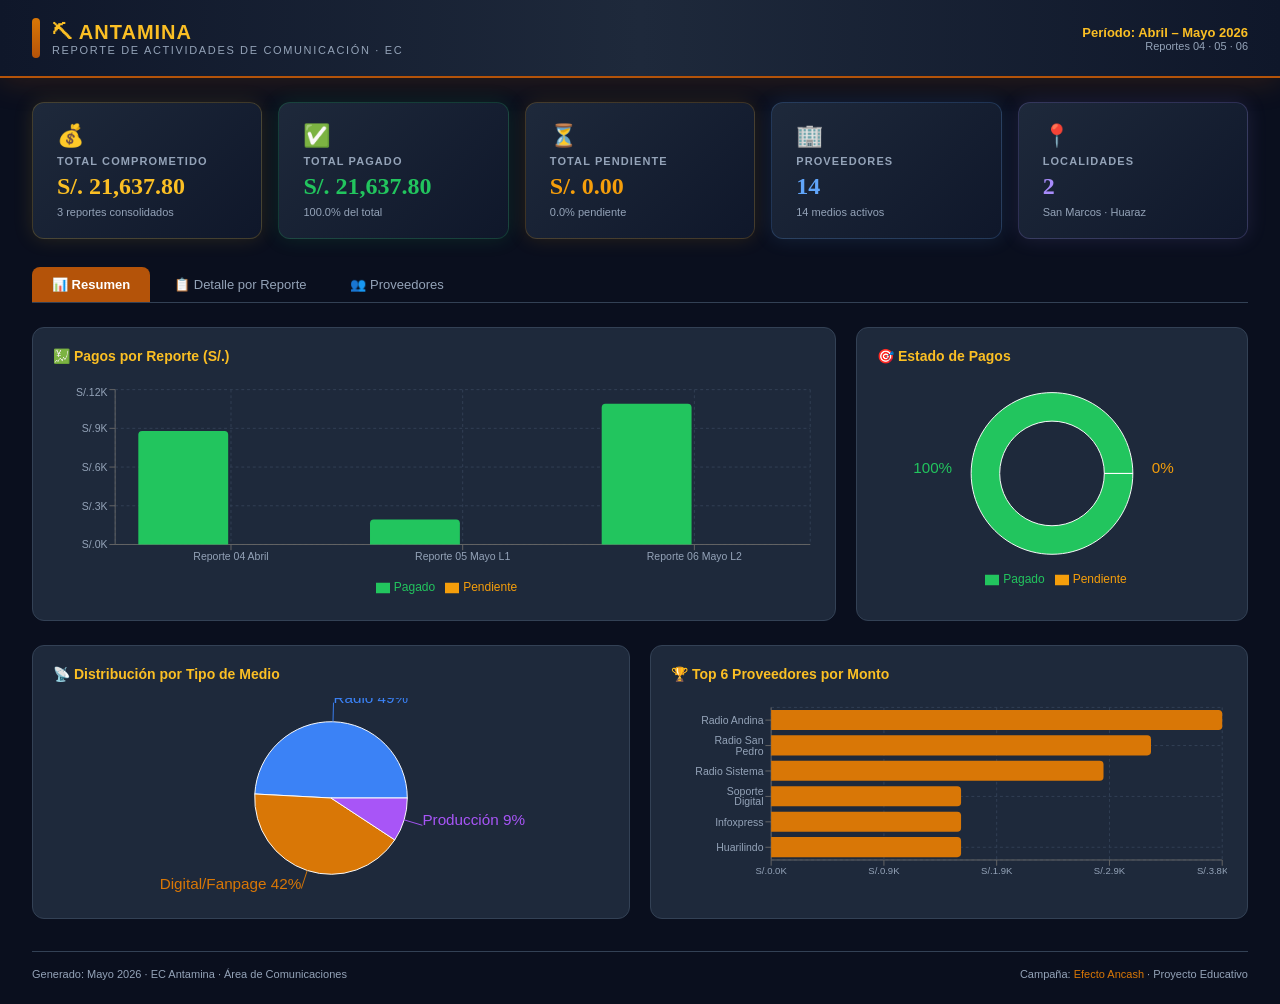
==== index.html @ da82580d "Rename index.html.html to index.html" ====
<!DOCTYPE html>
<!-- saved from url=(0140)https://www.claudeusercontent.com/artifact/df813caa-4810-423a-b489-e0cabd30fd9c?domain=&errorReportingMode=parent&formattedSpreadsheets=true -->
<html lang="en"><head><meta http-equiv="Content-Type" content="text/html; charset=UTF-8"><meta name="viewport" content="width=device-width, initial-scale=1"><link rel="stylesheet" href="./4c1c1b178f5f2484.css" data-precedence="next"><link rel="stylesheet" href="./f72d5b7357e6fe4d.css" data-precedence="next"><link rel="stylesheet" href="./eeed3600c8d02867.css" data-precedence="next"><link rel="stylesheet" href="./a1d0ea41a6a74ab8.css" data-precedence="next"><link rel="stylesheet" href="./f1f7e81910267b1a.css" data-precedence="next"><link rel="stylesheet" href="./5d27c8ef3d8caaec.css" data-precedence="next"><link rel="stylesheet" href="./0e4a456dff2b9687.css" data-precedence="next"><link rel="preload" as="script" fetchpriority="low" href="./webpack-8c88acf302728761.js.descarga"><script src="./87c73c54-dd8d81ac9604067c.js.descarga" async=""></script><script src="./18-78e5039e85863ea1.js.descarga" async=""></script><script src="./main-app-5121283d51936c72.js.descarga" async=""></script><title>Claude User Content</title><meta name="description" content="Talk with Claude, an AI assistant from Anthropic"><link rel="manifest" href="https://www.claudeusercontent.com/manifest.json"><script src="./polyfills-42372ed130431b0a(1).js.descarga" nomodule=""></script><style type="text/css">.transform-component-module_wrapper__SPB86 {
  position: relative;
  width: -moz-fit-content;
  width: fit-content;
  height: -moz-fit-content;
  height: fit-content;
  overflow: hidden;
  -webkit-touch-callout: none; /* iOS Safari */
  -webkit-user-select: none; /* Safari */
  -khtml-user-select: none; /* Konqueror HTML */
  -moz-user-select: none; /* Firefox */
  -ms-user-select: none; /* Internet Explorer/Edge */
  user-select: none;
  margin: 0;
  padding: 0;
}
.transform-component-module_content__FBWxo {
  display: flex;
  flex-wrap: wrap;
  width: -moz-fit-content;
  width: fit-content;
  height: -moz-fit-content;
  height: fit-content;
  margin: 0;
  padding: 0;
  transform-origin: 0% 0%;
}
.transform-component-module_content__FBWxo img {
  pointer-events: none;
}
</style><style type="text/css">[vaul-drawer]{touch-action:none;will-change:transform;transition:transform .5s cubic-bezier(.32, .72, 0, 1)}[vaul-drawer][vaul-drawer-direction=bottom]{transform:translate3d(0,100%,0)}[vaul-drawer][vaul-drawer-direction=top]{transform:translate3d(0,-100%,0)}[vaul-drawer][vaul-drawer-direction=left]{transform:translate3d(-100%,0,0)}[vaul-drawer][vaul-drawer-direction=right]{transform:translate3d(100%,0,0)}.vaul-dragging .vaul-scrollable [vault-drawer-direction=top]{overflow-y:hidden!important}.vaul-dragging .vaul-scrollable [vault-drawer-direction=bottom]{overflow-y:hidden!important}.vaul-dragging .vaul-scrollable [vault-drawer-direction=left]{overflow-x:hidden!important}.vaul-dragging .vaul-scrollable [vault-drawer-direction=right]{overflow-x:hidden!important}[vaul-drawer][vaul-drawer-visible=true][vaul-drawer-direction=top]{transform:translate3d(0,var(--snap-point-height,0),0)}[vaul-drawer][vaul-drawer-visible=true][vaul-drawer-direction=bottom]{transform:translate3d(0,var(--snap-point-height,0),0)}[vaul-drawer][vaul-drawer-visible=true][vaul-drawer-direction=left]{transform:translate3d(var(--snap-point-height,0),0,0)}[vaul-drawer][vaul-drawer-visible=true][vaul-drawer-direction=right]{transform:translate3d(var(--snap-point-height,0),0,0)}[vaul-overlay]{opacity:0;transition:opacity .5s cubic-bezier(.32, .72, 0, 1)}[vaul-overlay][vaul-drawer-visible=true]{opacity:1}[vaul-drawer]::after{content:'';position:absolute;background:inherit;background-color:inherit}[vaul-drawer][vaul-drawer-direction=top]::after{top:initial;bottom:100%;left:0;right:0;height:200%}[vaul-drawer][vaul-drawer-direction=bottom]::after{top:100%;bottom:initial;left:0;right:0;height:200%}[vaul-drawer][vaul-drawer-direction=left]::after{left:initial;right:100%;top:0;bottom:0;width:200%}[vaul-drawer][vaul-drawer-direction=right]::after{left:100%;right:initial;top:0;bottom:0;width:200%}[vaul-handle]{display:block;position:relative;opacity:.8;margin-left:auto;margin-right:auto;height:5px;width:56px;border-radius:1rem;touch-action:pan-y;cursor:grab}[vaul-handle]:active,[vaul-handle]:hover{opacity:1}[vaul-handle]:active{cursor:grabbing}[vaul-handle-hitarea]{position:absolute;left:50%;top:50%;transform:translate(-50%,-50%);width:max(100%,2.75rem);height:max(100%,2.75rem);touch-action:inherit}[vaul-overlay][vaul-snap-points=true]:not([vaul-snap-points-overlay=true]):not([data-state=closed]){opacity:0}[vaul-overlay][vaul-snap-points-overlay=true]:not([vaul-drawer-visible=false]){opacity:1}@media (hover:hover) and (pointer:fine){[vaul-drawer]{user-select:none}}@media (pointer:fine){[vaul-handle-hitarea]:{width:100%;height:100%}}</style><style type="text/css">:where(html[dir="ltr"]),:where([data-sonner-toaster][dir="ltr"]){--toast-icon-margin-start: -3px;--toast-icon-margin-end: 4px;--toast-svg-margin-start: -1px;--toast-svg-margin-end: 0px;--toast-button-margin-start: auto;--toast-button-margin-end: 0;--toast-close-button-start: 0;--toast-close-button-end: unset;--toast-close-button-transform: translate(-35%, -35%)}:where(html[dir="rtl"]),:where([data-sonner-toaster][dir="rtl"]){--toast-icon-margin-start: 4px;--toast-icon-margin-end: -3px;--toast-svg-margin-start: 0px;--toast-svg-margin-end: -1px;--toast-button-margin-start: 0;--toast-button-margin-end: auto;--toast-close-button-start: unset;--toast-close-button-end: 0;--toast-close-button-transform: translate(35%, -35%)}:where([data-sonner-toaster]){position:fixed;width:var(--width);font-family:ui-sans-serif,system-ui,-apple-system,BlinkMacSystemFont,Segoe UI,Roboto,Helvetica Neue,Arial,Noto Sans,sans-serif,Apple Color Emoji,Segoe UI Emoji,Segoe UI Symbol,Noto Color Emoji;--gray1: hsl(0, 0%, 99%);--gray2: hsl(0, 0%, 97.3%);--gray3: hsl(0, 0%, 95.1%);--gray4: hsl(0, 0%, 93%);--gray5: hsl(0, 0%, 90.9%);--gray6: hsl(0, 0%, 88.7%);--gray7: hsl(0, 0%, 85.8%);--gray8: hsl(0, 0%, 78%);--gray9: hsl(0, 0%, 56.1%);--gray10: hsl(0, 0%, 52.3%);--gray11: hsl(0, 0%, 43.5%);--gray12: hsl(0, 0%, 9%);--border-radius: 8px;box-sizing:border-box;padding:0;margin:0;list-style:none;outline:none;z-index:999999999}:where([data-sonner-toaster][data-x-position="right"]){right:max(var(--offset),env(safe-area-inset-right))}:where([data-sonner-toaster][data-x-position="left"]){left:max(var(--offset),env(safe-area-inset-left))}:where([data-sonner-toaster][data-x-position="center"]){left:50%;transform:translate(-50%)}:where([data-sonner-toaster][data-y-position="top"]){top:max(var(--offset),env(safe-area-inset-top))}:where([data-sonner-toaster][data-y-position="bottom"]){bottom:max(var(--offset),env(safe-area-inset-bottom))}:where([data-sonner-toast]){--y: translateY(100%);--lift-amount: calc(var(--lift) * var(--gap));z-index:var(--z-index);position:absolute;opacity:0;transform:var(--y);filter:blur(0);touch-action:none;transition:transform .4s,opacity .4s,height .4s,box-shadow .2s;box-sizing:border-box;outline:none;overflow-wrap:anywhere}:where([data-sonner-toast][data-styled="true"]){padding:16px;background:var(--normal-bg);border:1px solid var(--normal-border);color:var(--normal-text);border-radius:var(--border-radius);box-shadow:0 4px 12px #0000001a;width:var(--width);font-size:13px;display:flex;align-items:center;gap:6px}:where([data-sonner-toast]:focus-visible){box-shadow:0 4px 12px #0000001a,0 0 0 2px #0003}:where([data-sonner-toast][data-y-position="top"]){top:0;--y: translateY(-100%);--lift: 1;--lift-amount: calc(1 * var(--gap))}:where([data-sonner-toast][data-y-position="bottom"]){bottom:0;--y: translateY(100%);--lift: -1;--lift-amount: calc(var(--lift) * var(--gap))}:where([data-sonner-toast]) :where([data-description]){font-weight:400;line-height:1.4;color:inherit}:where([data-sonner-toast]) :where([data-title]){font-weight:500;line-height:1.5;color:inherit}:where([data-sonner-toast]) :where([data-icon]){display:flex;height:16px;width:16px;position:relative;justify-content:flex-start;align-items:center;flex-shrink:0;margin-left:var(--toast-icon-margin-start);margin-right:var(--toast-icon-margin-end)}:where([data-sonner-toast][data-promise="true"]) :where([data-icon])>svg{opacity:0;transform:scale(.8);transform-origin:center;animation:sonner-fade-in .3s ease forwards}:where([data-sonner-toast]) :where([data-icon])>*{flex-shrink:0}:where([data-sonner-toast]) :where([data-icon]) svg{margin-left:var(--toast-svg-margin-start);margin-right:var(--toast-svg-margin-end)}:where([data-sonner-toast]) :where([data-content]){display:flex;flex-direction:column;gap:2px}[data-sonner-toast][data-styled=true] [data-button]{border-radius:4px;padding-left:8px;padding-right:8px;height:24px;font-size:12px;color:var(--normal-bg);background:var(--normal-text);margin-left:var(--toast-button-margin-start);margin-right:var(--toast-button-margin-end);border:none;cursor:pointer;outline:none;display:flex;align-items:center;flex-shrink:0;transition:opacity .4s,box-shadow .2s}:where([data-sonner-toast]) :where([data-button]):focus-visible{box-shadow:0 0 0 2px #0006}:where([data-sonner-toast]) :where([data-button]):first-of-type{margin-left:var(--toast-button-margin-start);margin-right:var(--toast-button-margin-end)}:where([data-sonner-toast]) :where([data-cancel]){color:var(--normal-text);background:rgba(0,0,0,.08)}:where([data-sonner-toast][data-theme="dark"]) :where([data-cancel]){background:rgba(255,255,255,.3)}:where([data-sonner-toast]) :where([data-close-button]){position:absolute;left:var(--toast-close-button-start);right:var(--toast-close-button-end);top:0;height:20px;width:20px;display:flex;justify-content:center;align-items:center;padding:0;background:var(--gray1);color:var(--gray12);border:1px solid var(--gray4);transform:var(--toast-close-button-transform);border-radius:50%;cursor:pointer;z-index:1;transition:opacity .1s,background .2s,border-color .2s}:where([data-sonner-toast]) :where([data-close-button]):focus-visible{box-shadow:0 4px 12px #0000001a,0 0 0 2px #0003}:where([data-sonner-toast]) :where([data-disabled="true"]){cursor:not-allowed}:where([data-sonner-toast]):hover :where([data-close-button]):hover{background:var(--gray2);border-color:var(--gray5)}:where([data-sonner-toast][data-swiping="true"]):before{content:"";position:absolute;left:0;right:0;height:100%;z-index:-1}:where([data-sonner-toast][data-y-position="top"][data-swiping="true"]):before{bottom:50%;transform:scaleY(3) translateY(50%)}:where([data-sonner-toast][data-y-position="bottom"][data-swiping="true"]):before{top:50%;transform:scaleY(3) translateY(-50%)}:where([data-sonner-toast][data-swiping="false"][data-removed="true"]):before{content:"";position:absolute;inset:0;transform:scaleY(2)}:where([data-sonner-toast]):after{content:"";position:absolute;left:0;height:calc(var(--gap) + 1px);bottom:100%;width:100%}:where([data-sonner-toast][data-mounted="true"]){--y: translateY(0);opacity:1}:where([data-sonner-toast][data-expanded="false"][data-front="false"]){--scale: var(--toasts-before) * .05 + 1;--y: translateY(calc(var(--lift-amount) * var(--toasts-before))) scale(calc(-1 * var(--scale)));height:var(--front-toast-height)}:where([data-sonner-toast])>*{transition:opacity .4s}:where([data-sonner-toast][data-expanded="false"][data-front="false"][data-styled="true"])>*{opacity:0}:where([data-sonner-toast][data-visible="false"]){opacity:0;pointer-events:none}:where([data-sonner-toast][data-mounted="true"][data-expanded="true"]){--y: translateY(calc(var(--lift) * var(--offset)));height:var(--initial-height)}:where([data-sonner-toast][data-removed="true"][data-front="true"][data-swipe-out="false"]){--y: translateY(calc(var(--lift) * -100%));opacity:0}:where([data-sonner-toast][data-removed="true"][data-front="false"][data-swipe-out="false"][data-expanded="true"]){--y: translateY(calc(var(--lift) * var(--offset) + var(--lift) * -100%));opacity:0}:where([data-sonner-toast][data-removed="true"][data-front="false"][data-swipe-out="false"][data-expanded="false"]){--y: translateY(40%);opacity:0;transition:transform .5s,opacity .2s}:where([data-sonner-toast][data-removed="true"][data-front="false"]):before{height:calc(var(--initial-height) + 20%)}[data-sonner-toast][data-swiping=true]{transform:var(--y) translateY(var(--swipe-amount, 0px));transition:none}[data-sonner-toast][data-swipe-out=true][data-y-position=bottom],[data-sonner-toast][data-swipe-out=true][data-y-position=top]{animation:swipe-out .2s ease-out forwards}@keyframes swipe-out{0%{transform:translateY(calc(var(--lift) * var(--offset) + var(--swipe-amount)));opacity:1}to{transform:translateY(calc(var(--lift) * var(--offset) + var(--swipe-amount) + var(--lift) * -100%));opacity:0}}@media (max-width: 600px){[data-sonner-toaster]{position:fixed;--mobile-offset: 16px;right:var(--mobile-offset);left:var(--mobile-offset);width:100%}[data-sonner-toaster] [data-sonner-toast]{left:0;right:0;width:calc(100% - var(--mobile-offset) * 2)}[data-sonner-toaster][data-x-position=left]{left:var(--mobile-offset)}[data-sonner-toaster][data-y-position=bottom]{bottom:20px}[data-sonner-toaster][data-y-position=top]{top:20px}[data-sonner-toaster][data-x-position=center]{left:var(--mobile-offset);right:var(--mobile-offset);transform:none}}[data-sonner-toaster][data-theme=light]{--normal-bg: #fff;--normal-border: var(--gray4);--normal-text: var(--gray12);--success-bg: hsl(143, 85%, 96%);--success-border: hsl(145, 92%, 91%);--success-text: hsl(140, 100%, 27%);--info-bg: hsl(208, 100%, 97%);--info-border: hsl(221, 91%, 91%);--info-text: hsl(210, 92%, 45%);--warning-bg: hsl(49, 100%, 97%);--warning-border: hsl(49, 91%, 91%);--warning-text: hsl(31, 92%, 45%);--error-bg: hsl(359, 100%, 97%);--error-border: hsl(359, 100%, 94%);--error-text: hsl(360, 100%, 45%)}[data-sonner-toaster][data-theme=light] [data-sonner-toast][data-invert=true]{--normal-bg: #000;--normal-border: hsl(0, 0%, 20%);--normal-text: var(--gray1)}[data-sonner-toaster][data-theme=dark] [data-sonner-toast][data-invert=true]{--normal-bg: #fff;--normal-border: var(--gray3);--normal-text: var(--gray12)}[data-sonner-toaster][data-theme=dark]{--normal-bg: #000;--normal-border: hsl(0, 0%, 20%);--normal-text: var(--gray1);--success-bg: hsl(150, 100%, 6%);--success-border: hsl(147, 100%, 12%);--success-text: hsl(150, 86%, 65%);--info-bg: hsl(215, 100%, 6%);--info-border: hsl(223, 100%, 12%);--info-text: hsl(216, 87%, 65%);--warning-bg: hsl(64, 100%, 6%);--warning-border: hsl(60, 100%, 12%);--warning-text: hsl(46, 87%, 65%);--error-bg: hsl(358, 76%, 10%);--error-border: hsl(357, 89%, 16%);--error-text: hsl(358, 100%, 81%)}[data-rich-colors=true] [data-sonner-toast][data-type=success],[data-rich-colors=true] [data-sonner-toast][data-type=success] [data-close-button]{background:var(--success-bg);border-color:var(--success-border);color:var(--success-text)}[data-rich-colors=true] [data-sonner-toast][data-type=info],[data-rich-colors=true] [data-sonner-toast][data-type=info] [data-close-button]{background:var(--info-bg);border-color:var(--info-border);color:var(--info-text)}[data-rich-colors=true] [data-sonner-toast][data-type=warning],[data-rich-colors=true] [data-sonner-toast][data-type=warning] [data-close-button]{background:var(--warning-bg);border-color:var(--warning-border);color:var(--warning-text)}[data-rich-colors=true] [data-sonner-toast][data-type=error],[data-rich-colors=true] [data-sonner-toast][data-type=error] [data-close-button]{background:var(--error-bg);border-color:var(--error-border);color:var(--error-text)}.sonner-loading-wrapper{--size: 16px;height:var(--size);width:var(--size);position:absolute;inset:0;z-index:10}.sonner-loading-wrapper[data-visible=false]{transform-origin:center;animation:sonner-fade-out .2s ease forwards}.sonner-spinner{position:relative;top:50%;left:50%;height:var(--size);width:var(--size)}.sonner-loading-bar{animation:sonner-spin 1.2s linear infinite;background:var(--gray11);border-radius:6px;height:8%;left:-10%;position:absolute;top:-3.9%;width:24%}.sonner-loading-bar:nth-child(1){animation-delay:-1.2s;transform:rotate(.0001deg) translate(146%)}.sonner-loading-bar:nth-child(2){animation-delay:-1.1s;transform:rotate(30deg) translate(146%)}.sonner-loading-bar:nth-child(3){animation-delay:-1s;transform:rotate(60deg) translate(146%)}.sonner-loading-bar:nth-child(4){animation-delay:-.9s;transform:rotate(90deg) translate(146%)}.sonner-loading-bar:nth-child(5){animation-delay:-.8s;transform:rotate(120deg) translate(146%)}.sonner-loading-bar:nth-child(6){animation-delay:-.7s;transform:rotate(150deg) translate(146%)}.sonner-loading-bar:nth-child(7){animation-delay:-.6s;transform:rotate(180deg) translate(146%)}.sonner-loading-bar:nth-child(8){animation-delay:-.5s;transform:rotate(210deg) translate(146%)}.sonner-loading-bar:nth-child(9){animation-delay:-.4s;transform:rotate(240deg) translate(146%)}.sonner-loading-bar:nth-child(10){animation-delay:-.3s;transform:rotate(270deg) translate(146%)}.sonner-loading-bar:nth-child(11){animation-delay:-.2s;transform:rotate(300deg) translate(146%)}.sonner-loading-bar:nth-child(12){animation-delay:-.1s;transform:rotate(330deg) translate(146%)}@keyframes sonner-fade-in{0%{opacity:0;transform:scale(.8)}to{opacity:1;transform:scale(1)}}@keyframes sonner-fade-out{0%{opacity:1;transform:scale(1)}to{opacity:0;transform:scale(.8)}}@keyframes sonner-spin{0%{opacity:1}to{opacity:.15}}@media (prefers-reduced-motion){[data-sonner-toast],[data-sonner-toast]>*,.sonner-loading-bar{transition:none!important;animation:none!important}}.sonner-loader{position:absolute;top:50%;left:50%;transform:translate(-50%,-50%);transform-origin:center;transition:opacity .2s,transform .2s}.sonner-loader[data-visible=false]{opacity:0;transform:scale(.8) translate(-50%,-50%)}
</style></head><body><div hidden=""><!--$--><!--/$--></div><!--$--><!--$--><!--/$--><!--/$--><script src="./webpack-8c88acf302728761.js.descarga" id="_R_" async=""></script><script>(self.__next_f=self.__next_f||[]).push([0])</script><script>self.__next_f.push([1,"1:\"$Sreact.fragment\"\n3:I[85341,[],\"\"]\n4:I[90025,[],\"\"]\n5:I[41012,[],\"ClientPageRoot\"]\n"])</script><script>self.__next_f.push([1,"6:I[32984,[\"9386\",\"static/chunks/7d384bb9-fa1047124d2b8074.js\",\"38\",\"static/chunks/cff6e2ba-1cf94efeed2b28ad.js\",\"4129\",\"static/chunks/7bf36345-c932309adf2be8c7.js\",\"3327\",\"static/chunks/29e43830-0c7f3bbd995d235c.js\",\"3263\",\"static/chunks/c7dfc041-1baca9a459a34b13.js\",\"4288\",\"static/chunks/c3110d36-9a87d8d5a24f666e.js\",\"3916\",\"static/chunks/3916-75f6b0157a009f89.js\",\"3909\",\"static/chunks/3909-f833aae713011330.js\",\"7078\",\"static/chunks/7078-cb30364ce4c7de0a.js\",\"3994\",\"static/chunks/3994-8749eb07ca8789d8.js\",\"1815\",\"static/chunks/1815-7d58e7f686c17e2e.js\",\"937\",\"static/chunks/937-6dfeaa3249640f2e.js\",\"1410\",\"static/chunks/1410-f8fd5378025c94dc.js\",\"6799\",\"static/chunks/6799-c12dcc7378a92992.js\",\"992\",\"static/chunks/992-d93091849e469339.js\",\"7291\",\"static/chunks/7291-5a63233eb77fe316.js\",\"4916\",\"static/chunks/4916-c892639931fba86b.js\",\"9354\",\"static/chunks/9354-48cb0e0c44856026.js\",\"7377\",\"static/chunks/7377-b7ef6d8c2d452f6a.js\",\"2984\",\"static/chunks/2984-c942d9814a932f5f.js\",\"3375\",\"static/chunks/app/artifact/%5BartifactId%5D/page-a5e27ec4cb2d2a27.js\"],\"default\"]\n"])</script><script>self.__next_f.push([1,"7:I[15104,[],\"OutletBoundary\"]\n9:I[94777,[],\"AsyncMetadataOutlet\"]\nb:I[15104,[],\"ViewportBoundary\"]\nd:I[15104,[],\"MetadataBoundary\"]\ne:\"$Sreact.suspense\"\n10:I[34431,[],\"\"]\n11:I[27694,[\"6799\",\"static/chunks/6799-c12dcc7378a92992.js\",\"7177\",\"static/chunks/app/layout-48bf3a24a275b1f6.js\"],\"ClientConfigurationProvider\"]\n12:I[66793,[\"6799\",\"static/chunks/6799-c12dcc7378a92992.js\",\"7177\",\"static/chunks/app/layout-48bf3a24a275b1f6.js\"],\"Providers\"]\n:HL[\"/_next/static/css/4c1c1b178f5f2484.css\",\"style\"]\n:HL[\"/_next/static/css/f72d5b7357e6fe4d.css\",\"style\"]\n:HL[\"/_next/static/css/eeed3600c8d02867.css\",\"style\"]\n:HL[\"/_next/static/css/a1d0ea41a6a74ab8.css\",\"style\"]\n:HL[\"/_next/static/css/f1f7e81910267b1a.css\",\"style\"]\n:HL[\"/_next/static/css/5d27c8ef3d8caaec.css\",\"style\"]\n:HL[\"/_next/static/css/0e4a456dff2b9687.css\",\"style\"]\n"])</script><script>self.__next_f.push([1,"0:{\"P\":null,\"b\":\"OUvKImbH-wq7wnyYT9W6h\",\"p\":\"\",\"c\":[\"\",\"artifact\",\"df813caa-4810-423a-b489-e0cabd30fd9c?domain=\u0026errorReportingMode=parent\u0026formattedSpreadsheets=true\"],\"i\":false,\"f\":[[[\"\",{\"children\":[\"artifact\",{\"children\":[[\"artifactId\",\"df813caa-4810-423a-b489-e0cabd30fd9c\",\"d\"],{\"children\":[\"__PAGE__?{\\\"domain\\\":\\\"\\\",\\\"errorReportingMode\\\":\\\"parent\\\",\\\"formattedSpreadsheets\\\":\\\"true\\\"}\",{}]}]}]},\"$undefined\",\"$undefined\",true],[\"\",[\"$\",\"$1\",\"c\",{\"children\":[[[\"$\",\"link\",\"0\",{\"rel\":\"stylesheet\",\"href\":\"/_next/static/css/4c1c1b178f5f2484.css\",\"precedence\":\"next\",\"crossOrigin\":\"$undefined\",\"nonce\":\"$undefined\"}],[\"$\",\"link\",\"1\",{\"rel\":\"stylesheet\",\"href\":\"/_next/static/css/f72d5b7357e6fe4d.css\",\"precedence\":\"next\",\"crossOrigin\":\"$undefined\",\"nonce\":\"$undefined\"}]],\"$L2\"]}],{\"children\":[\"artifact\",[\"$\",\"$1\",\"c\",{\"children\":[null,[\"$\",\"$L3\",null,{\"parallelRouterKey\":\"children\",\"error\":\"$undefined\",\"errorStyles\":\"$undefined\",\"errorScripts\":\"$undefined\",\"template\":[\"$\",\"$L4\",null,{}],\"templateStyles\":\"$undefined\",\"templateScripts\":\"$undefined\",\"notFound\":\"$undefined\",\"forbidden\":\"$undefined\",\"unauthorized\":\"$undefined\"}]]}],{\"children\":[[\"artifactId\",\"df813caa-4810-423a-b489-e0cabd30fd9c\",\"d\"],[\"$\",\"$1\",\"c\",{\"children\":[null,[\"$\",\"$L3\",null,{\"parallelRouterKey\":\"children\",\"error\":\"$undefined\",\"errorStyles\":\"$undefined\",\"errorScripts\":\"$undefined\",\"template\":[\"$\",\"$L4\",null,{}],\"templateStyles\":\"$undefined\",\"templateScripts\":\"$undefined\",\"notFound\":\"$undefined\",\"forbidden\":\"$undefined\",\"unauthorized\":\"$undefined\"}]]}],{\"children\":[\"__PAGE__\",[\"$\",\"$1\",\"c\",{\"children\":[[\"$\",\"$L5\",null,{\"Component\":\"$6\",\"searchParams\":{\"domain\":\"\",\"errorReportingMode\":\"parent\",\"formattedSpreadsheets\":\"true\"},\"params\":{\"artifactId\":\"df813caa-4810-423a-b489-e0cabd30fd9c\"}}],[[\"$\",\"link\",\"0\",{\"rel\":\"stylesheet\",\"href\":\"/_next/static/css/eeed3600c8d02867.css\",\"precedence\":\"next\",\"crossOrigin\":\"$undefined\",\"nonce\":\"$undefined\"}],[\"$\",\"link\",\"1\",{\"rel\":\"stylesheet\",\"href\":\"/_next/static/css/a1d0ea41a6a74ab8.css\",\"precedence\":\"next\",\"crossOrigin\":\"$undefined\",\"nonce\":\"$undefined\"}],[\"$\",\"link\",\"2\",{\"rel\":\"stylesheet\",\"href\":\"/_next/static/css/f1f7e81910267b1a.css\",\"precedence\":\"next\",\"crossOrigin\":\"$undefined\",\"nonce\":\"$undefined\"}],[\"$\",\"link\",\"3\",{\"rel\":\"stylesheet\",\"href\":\"/_next/static/css/5d27c8ef3d8caaec.css\",\"precedence\":\"next\",\"crossOrigin\":\"$undefined\",\"nonce\":\"$undefined\"}],[\"$\",\"link\",\"4\",{\"rel\":\"stylesheet\",\"href\":\"/_next/static/css/0e4a456dff2b9687.css\",\"precedence\":\"next\",\"crossOrigin\":\"$undefined\",\"nonce\":\"$undefined\"}]],[\"$\",\"$L7\",null,{\"children\":[\"$L8\",[\"$\",\"$L9\",null,{\"promise\":\"$@a\"}]]}]]}],{},null,false]},null,false]},null,false]},[[\"$\",\"div\",\"l\",{\"className\":\"loader\"}],[],[]],false],[\"$\",\"$1\",\"h\",{\"children\":[null,[[\"$\",\"$Lb\",null,{\"children\":\"$Lc\"}],null],[\"$\",\"$Ld\",null,{\"children\":[\"$\",\"div\",null,{\"hidden\":true,\"children\":[\"$\",\"$e\",null,{\"fallback\":null,\"children\":\"$Lf\"}]}]}]]}],false]],\"m\":\"$undefined\",\"G\":[\"$10\",[]],\"s\":false,\"S\":false}\n"])</script><script>self.__next_f.push([1,"2:[\"$\",\"html\",null,{\"lang\":\"en\",\"children\":[\"$\",\"body\",null,{\"children\":[\"$\",\"$L11\",null,{\"value\":{\"defaultParentOrigin\":\"claude.ai\",\"allowedParentOrigins\":[\"https://claude.ai\",\"https://preview.claude.ai\",\"https://claude.site\",\"https://feedback.anthropic.com\",\"app://localhost\"]},\"children\":[\"$\",\"$L12\",null,{\"children\":[\"$\",\"$L3\",null,{\"parallelRouterKey\":\"children\",\"error\":\"$undefined\",\"errorStyles\":\"$undefined\",\"errorScripts\":\"$undefined\",\"template\":[\"$\",\"$L4\",null,{}],\"templateStyles\":\"$undefined\",\"templateScripts\":\"$undefined\",\"notFound\":[[[\"$\",\"title\",null,{\"children\":\"404: This page could not be found.\"}],[\"$\",\"div\",null,{\"style\":{\"fontFamily\":\"system-ui,\\\"Segoe UI\\\",Roboto,Helvetica,Arial,sans-serif,\\\"Apple Color Emoji\\\",\\\"Segoe UI Emoji\\\"\",\"height\":\"100vh\",\"textAlign\":\"center\",\"display\":\"flex\",\"flexDirection\":\"column\",\"alignItems\":\"center\",\"justifyContent\":\"center\"},\"children\":[\"$\",\"div\",null,{\"children\":[[\"$\",\"style\",null,{\"dangerouslySetInnerHTML\":{\"__html\":\"body{color:#000;background:#fff;margin:0}.next-error-h1{border-right:1px solid rgba(0,0,0,.3)}@media (prefers-color-scheme:dark){body{color:#fff;background:#000}.next-error-h1{border-right:1px solid rgba(255,255,255,.3)}}\"}}],[\"$\",\"h1\",null,{\"className\":\"next-error-h1\",\"style\":{\"display\":\"inline-block\",\"margin\":\"0 20px 0 0\",\"padding\":\"0 23px 0 0\",\"fontSize\":24,\"fontWeight\":500,\"verticalAlign\":\"top\",\"lineHeight\":\"49px\"},\"children\":404}],[\"$\",\"div\",null,{\"style\":{\"display\":\"inline-block\"},\"children\":[\"$\",\"h2\",null,{\"style\":{\"fontSize\":14,\"fontWeight\":400,\"lineHeight\":\"49px\",\"margin\":0},\"children\":\"This page could not be found.\"}]}]]}]}]],[]],\"forbidden\":\"$undefined\",\"unauthorized\":\"$undefined\"}]}]}]}]}]\n"])</script><script>self.__next_f.push([1,"c:[[\"$\",\"meta\",\"0\",{\"charSet\":\"utf-8\"}],[\"$\",\"meta\",\"1\",{\"name\":\"viewport\",\"content\":\"width=device-width, initial-scale=1\"}]]\n8:null\na:{\"metadata\":[[\"$\",\"title\",\"0\",{\"children\":\"Claude User Content\"}],[\"$\",\"meta\",\"1\",{\"name\":\"description\",\"content\":\"Talk with Claude, an AI assistant from Anthropic\"}],[\"$\",\"link\",\"2\",{\"rel\":\"manifest\",\"href\":\"/manifest.json\",\"crossOrigin\":\"$undefined\"}]],\"error\":null,\"digest\":\"$undefined\"}\nf:\"$a:metadata\"\n"])</script><next-route-announcer style="position: absolute;"><template shadowrootmode="open"><div aria-live="assertive" id="__next-route-announcer__" role="alert" style="position: absolute; border: 0px; height: 1px; margin: -1px; padding: 0px; width: 1px; clip: rect(0px, 0px, 0px, 0px); overflow: hidden; white-space: nowrap; overflow-wrap: normal;"></div></template></next-route-announcer><div id="artifacts-component-root-react" data-theme="claude" data-mode="light" class="min-h-full w-full"><div style="font-family: &quot;Trebuchet MS&quot;, &quot;Lucida Grande&quot;, sans-serif; background: rgb(10, 15, 30); min-height: 100vh; color: rgb(241, 245, 249); padding: 0px;"><div style="background: linear-gradient(90deg, rgb(15, 23, 42) 0%, rgb(30, 41, 59) 50%, rgb(15, 23, 42) 100%); border-bottom: 2px solid rgb(180, 83, 9); padding: 18px 32px; display: flex; align-items: center; justify-content: space-between; box-shadow: rgba(180, 83, 9, 0.2) 0px 4px 30px;"><div><div style="display: flex; align-items: center; gap: 12px;"><div style="width: 8px; height: 40px; background: linear-gradient(rgb(217, 119, 6), rgb(180, 83, 9)); border-radius: 4px;"></div><div><div style="font-size: 20px; font-weight: 800; color: rgb(251, 191, 36); letter-spacing: 0.05em;">⛏ ANTAMINA</div><div style="font-size: 11px; color: rgb(148, 163, 184); letter-spacing: 0.15em; text-transform: uppercase;">Reporte de Actividades de Comunicación · EC</div></div></div></div><div style="text-align: right;"><div style="font-size: 13px; color: rgb(251, 191, 36); font-weight: 700;">Período: Abril – Mayo 2026</div><div style="font-size: 11px; color: rgb(148, 163, 184);">Reportes 04 · 05 · 06</div></div></div><div style="padding: 24px 32px;"><div style="display: flex; gap: 16px; margin-bottom: 28px; flex-wrap: wrap;"><div style="background: linear-gradient(135deg, rgb(30, 41, 59) 0%, rgb(15, 23, 42) 100%); border: 1px solid rgba(251, 191, 36, 0.2); border-radius: 12px; padding: 20px 24px; display: flex; flex-direction: column; gap: 6px; box-shadow: rgba(251, 191, 36, 0.133) 0px 0px 20px; flex: 1 1 0%; min-width: 180px;"><div style="font-size: 22px;">💰</div><div style="color: rgb(148, 163, 184); font-size: 11px; font-weight: 600; letter-spacing: 0.1em; text-transform: uppercase;">Total Comprometido</div><div style="color: rgb(251, 191, 36); font-size: 24px; font-weight: 800; font-family: Georgia, serif;">S/. 21,637.80</div><div style="color: rgb(148, 163, 184); font-size: 11px;">3 reportes consolidados</div></div><div style="background: linear-gradient(135deg, rgb(30, 41, 59) 0%, rgb(15, 23, 42) 100%); border: 1px solid rgba(34, 197, 94, 0.2); border-radius: 12px; padding: 20px 24px; display: flex; flex-direction: column; gap: 6px; box-shadow: rgba(34, 197, 94, 0.133) 0px 0px 20px; flex: 1 1 0%; min-width: 180px;"><div style="font-size: 22px;">✅</div><div style="color: rgb(148, 163, 184); font-size: 11px; font-weight: 600; letter-spacing: 0.1em; text-transform: uppercase;">Total Pagado</div><div style="color: rgb(34, 197, 94); font-size: 24px; font-weight: 800; font-family: Georgia, serif;">S/. 21,637.80</div><div style="color: rgb(148, 163, 184); font-size: 11px;">100.0% del total</div></div><div style="background: linear-gradient(135deg, rgb(30, 41, 59) 0%, rgb(15, 23, 42) 100%); border: 1px solid rgba(245, 158, 11, 0.2); border-radius: 12px; padding: 20px 24px; display: flex; flex-direction: column; gap: 6px; box-shadow: rgba(245, 158, 11, 0.133) 0px 0px 20px; flex: 1 1 0%; min-width: 180px;"><div style="font-size: 22px;">⏳</div><div style="color: rgb(148, 163, 184); font-size: 11px; font-weight: 600; letter-spacing: 0.1em; text-transform: uppercase;">Total Pendiente</div><div style="color: rgb(245, 158, 11); font-size: 24px; font-weight: 800; font-family: Georgia, serif;">S/. 0.00</div><div style="color: rgb(148, 163, 184); font-size: 11px;">0.0% pendiente</div></div><div style="background: linear-gradient(135deg, rgb(30, 41, 59) 0%, rgb(15, 23, 42) 100%); border: 1px solid rgba(96, 165, 250, 0.2); border-radius: 12px; padding: 20px 24px; display: flex; flex-direction: column; gap: 6px; box-shadow: rgba(96, 165, 250, 0.133) 0px 0px 20px; flex: 1 1 0%; min-width: 180px;"><div style="font-size: 22px;">🏢</div><div style="color: rgb(148, 163, 184); font-size: 11px; font-weight: 600; letter-spacing: 0.1em; text-transform: uppercase;">Proveedores</div><div style="color: rgb(96, 165, 250); font-size: 24px; font-weight: 800; font-family: Georgia, serif;">14</div><div style="color: rgb(148, 163, 184); font-size: 11px;">14 medios activos</div></div><div style="background: linear-gradient(135deg, rgb(30, 41, 59) 0%, rgb(15, 23, 42) 100%); border: 1px solid rgba(167, 139, 250, 0.2); border-radius: 12px; padding: 20px 24px; display: flex; flex-direction: column; gap: 6px; box-shadow: rgba(167, 139, 250, 0.133) 0px 0px 20px; flex: 1 1 0%; min-width: 180px;"><div style="font-size: 22px;">📍</div><div style="color: rgb(148, 163, 184); font-size: 11px; font-weight: 600; letter-spacing: 0.1em; text-transform: uppercase;">Localidades</div><div style="color: rgb(167, 139, 250); font-size: 24px; font-weight: 800; font-family: Georgia, serif;">2</div><div style="color: rgb(148, 163, 184); font-size: 11px;">San Marcos · Huaraz</div></div></div><div style="display: flex; gap: 4px; margin-bottom: 24px; border-bottom: 1px solid rgb(51, 65, 85);"><button style="background: rgb(180, 83, 9); border-width: medium; border-style: none; border-color: currentcolor; border-image: initial; color: rgb(255, 255, 255); padding: 10px 20px; border-radius: 8px 8px 0px 0px; cursor: pointer; font-weight: 700; font-size: 13px; transition: 0.2s;">📊 Resumen</button><button style="background: transparent; border-width: medium; border-style: none; border-color: currentcolor; border-image: initial; color: rgb(148, 163, 184); padding: 10px 20px; border-radius: 8px 8px 0px 0px; cursor: pointer; font-weight: 400; font-size: 13px; transition: 0.2s;">📋 Detalle por Reporte</button><button style="background: transparent; border-width: medium; border-style: none; border-color: currentcolor; border-image: initial; color: rgb(148, 163, 184); padding: 10px 20px; border-radius: 8px 8px 0px 0px; cursor: pointer; font-weight: 400; font-size: 13px; transition: 0.2s;">👥 Proveedores</button></div><div><div style="display: grid; grid-template-columns: 1fr 1fr 1fr; gap: 20px; margin-bottom: 24px;"><div style="grid-column: span 2; background: rgb(30, 41, 59); border-radius: 12px; padding: 20px; border: 1px solid rgb(51, 65, 85);"><div style="font-size: 14px; font-weight: 700; color: rgb(251, 191, 36); margin-bottom: 16px;">💹 Pagos por Reporte (S/.)</div><div class="recharts-responsive-container" style="width: 100%; height: 220px; min-width: 0px;"><div class="recharts-wrapper" style="position: relative; cursor: default; width: 100%; height: 100%; max-height: 220px; max-width: 797px;"><svg class="recharts-surface" width="797" height="220" viewBox="0 0 797 220" style="width: 100%; height: 100%;"><title></title><desc></desc><defs><clippath id="recharts1-clip"><rect x="65" y="5" height="162" width="727"></rect></clippath></defs><g class="recharts-cartesian-grid"><g class="recharts-cartesian-grid-horizontal"><line stroke-dasharray="3 3" stroke="#334155" fill="none" x="65" y="5" width="727" height="162" x1="65" y1="167" x2="792" y2="167"></line><line stroke-dasharray="3 3" stroke="#334155" fill="none" x="65" y="5" width="727" height="162" x1="65" y1="126.5" x2="792" y2="126.5"></line><line stroke-dasharray="3 3" stroke="#334155" fill="none" x="65" y="5" width="727" height="162" x1="65" y1="86" x2="792" y2="86"></line><line stroke-dasharray="3 3" stroke="#334155" fill="none" x="65" y="5" width="727" height="162" x1="65" y1="45.5" x2="792" y2="45.5"></line><line stroke-dasharray="3 3" stroke="#334155" fill="none" x="65" y="5" width="727" height="162" x1="65" y1="5" x2="792" y2="5"></line></g><g class="recharts-cartesian-grid-vertical"><line stroke-dasharray="3 3" stroke="#334155" fill="none" x="65" y="5" width="727" height="162" x1="186.16666666666669" y1="5" x2="186.16666666666669" y2="167"></line><line stroke-dasharray="3 3" stroke="#334155" fill="none" x="65" y="5" width="727" height="162" x1="428.50000000000006" y1="5" x2="428.50000000000006" y2="167"></line><line stroke-dasharray="3 3" stroke="#334155" fill="none" x="65" y="5" width="727" height="162" x1="670.8333333333334" y1="5" x2="670.8333333333334" y2="167"></line><line stroke-dasharray="3 3" stroke="#334155" fill="none" x="65" y="5" width="727" height="162" x1="65" y1="5" x2="65" y2="167"></line><line stroke-dasharray="3 3" stroke="#334155" fill="none" x="65" y="5" width="727" height="162" x1="792" y1="5" x2="792" y2="167"></line></g></g><g class="recharts-layer recharts-cartesian-axis recharts-xAxis xAxis"><line orientation="bottom" width="727" height="30" x="65" y="167" class="recharts-cartesian-axis-line" stroke="#666" fill="none" x1="65" y1="167" x2="792" y2="167"></line><g class="recharts-cartesian-axis-ticks"><g class="recharts-layer recharts-cartesian-axis-tick"><line orientation="bottom" width="727" height="30" x="65" y="167" class="recharts-cartesian-axis-tick-line" stroke="#666" fill="none" x1="186.16666666666669" y1="173" x2="186.16666666666669" y2="167"></line><text orientation="bottom" width="727" height="30" stroke="none" font-size="11" x="186.16666666666669" y="175" class="recharts-text recharts-cartesian-axis-tick-value" text-anchor="middle" fill="#94a3b8"><tspan x="186.16666666666669" dy="0.71em">Reporte 04 Abril</tspan></text></g><g class="recharts-layer recharts-cartesian-axis-tick"><line orientation="bottom" width="727" height="30" x="65" y="167" class="recharts-cartesian-axis-tick-line" stroke="#666" fill="none" x1="428.50000000000006" y1="173" x2="428.50000000000006" y2="167"></line><text orientation="bottom" width="727" height="30" stroke="none" font-size="11" x="428.50000000000006" y="175" class="recharts-text recharts-cartesian-axis-tick-value" text-anchor="middle" fill="#94a3b8"><tspan x="428.50000000000006" dy="0.71em">Reporte 05 Mayo L1</tspan></text></g><g class="recharts-layer recharts-cartesian-axis-tick"><line orientation="bottom" width="727" height="30" x="65" y="167" class="recharts-cartesian-axis-tick-line" stroke="#666" fill="none" x1="670.8333333333334" y1="173" x2="670.8333333333334" y2="167"></line><text orientation="bottom" width="727" height="30" stroke="none" font-size="11" x="670.8333333333334" y="175" class="recharts-text recharts-cartesian-axis-tick-value" text-anchor="middle" fill="#94a3b8"><tspan x="670.8333333333334" dy="0.71em">Reporte 06 Mayo L2</tspan></text></g></g></g><g class="recharts-layer recharts-cartesian-axis recharts-yAxis yAxis"><line orientation="left" width="60" height="162" x="5" y="5" class="recharts-cartesian-axis-line" stroke="#666" fill="none" x1="65" y1="5" x2="65" y2="167"></line><g class="recharts-cartesian-axis-ticks"><g class="recharts-layer recharts-cartesian-axis-tick"><line orientation="left" width="60" height="162" x="5" y="5" class="recharts-cartesian-axis-tick-line" stroke="#666" fill="none" x1="59" y1="167" x2="65" y2="167"></line><text orientation="left" width="60" height="162" stroke="none" font-size="11" x="57" y="167" class="recharts-text recharts-cartesian-axis-tick-value" text-anchor="end" fill="#94a3b8"><tspan x="57" dy="0.355em">S/.0K</tspan></text></g><g class="recharts-layer recharts-cartesian-axis-tick"><line orientation="left" width="60" height="162" x="5" y="5" class="recharts-cartesian-axis-tick-line" stroke="#666" fill="none" x1="59" y1="126.5" x2="65" y2="126.5"></line><text orientation="left" width="60" height="162" stroke="none" font-size="11" x="57" y="126.5" class="recharts-text recharts-cartesian-axis-tick-value" text-anchor="end" fill="#94a3b8"><tspan x="57" dy="0.355em">S/.3K</tspan></text></g><g class="recharts-layer recharts-cartesian-axis-tick"><line orientation="left" width="60" height="162" x="5" y="5" class="recharts-cartesian-axis-tick-line" stroke="#666" fill="none" x1="59" y1="86" x2="65" y2="86"></line><text orientation="left" width="60" height="162" stroke="none" font-size="11" x="57" y="86" class="recharts-text recharts-cartesian-axis-tick-value" text-anchor="end" fill="#94a3b8"><tspan x="57" dy="0.355em">S/.6K</tspan></text></g><g class="recharts-layer recharts-cartesian-axis-tick"><line orientation="left" width="60" height="162" x="5" y="5" class="recharts-cartesian-axis-tick-line" stroke="#666" fill="none" x1="59" y1="45.5" x2="65" y2="45.5"></line><text orientation="left" width="60" height="162" stroke="none" font-size="11" x="57" y="45.5" class="recharts-text recharts-cartesian-axis-tick-value" text-anchor="end" fill="#94a3b8"><tspan x="57" dy="0.355em">S/.9K</tspan></text></g><g class="recharts-layer recharts-cartesian-axis-tick"><line orientation="left" width="60" height="162" x="5" y="5" class="recharts-cartesian-axis-tick-line" stroke="#666" fill="none" x1="59" y1="5" x2="65" y2="5"></line><text orientation="left" width="60" height="162" stroke="none" font-size="11" x="57" y="8.25" class="recharts-text recharts-cartesian-axis-tick-value" text-anchor="end" fill="#94a3b8"><tspan x="57" dy="0.355em">S/.12K</tspan></text></g></g></g><g class="recharts-layer recharts-bar"><g class="recharts-layer recharts-bar-rectangles"><g class="recharts-layer"><g class="recharts-layer recharts-bar-rectangle"><path x="89.23333333333333" y="48.2" width="94" height="118.8" radius="4,4,0,0" name="Reporte 04
Abril" fill="#22c55e" class="recharts-rectangle" d="M89.23333333333333,52.2A 4,4,0,0,1,93.23333333333333,48.2L 179.23333333333335,48.2A 4,4,0,0,1,
        183.23333333333335,52.2L 183.23333333333335,167L 89.23333333333333,167Z"></path></g><g class="recharts-layer recharts-bar-rectangle"><path x="331.5666666666667" y="140.8397" width="94" height="26.160300000000007" radius="4,4,0,0" name="Reporte 05
Mayo L1" fill="#22c55e" class="recharts-rectangle" d="M331.5666666666667,144.8397A 4,4,0,0,1,335.5666666666667,140.8397L 421.5666666666667,140.8397A 4,4,0,0,1,
        425.5666666666667,144.8397L 425.5666666666667,167L 331.5666666666667,167Z"></path></g><g class="recharts-layer recharts-bar-rectangle"><path x="573.9000000000001" y="19.849999999999994" width="94" height="147.15" radius="4,4,0,0" name="Reporte 06
Mayo L2" fill="#22c55e" class="recharts-rectangle" d="M573.9000000000001,23.849999999999994A 4,4,0,0,1,577.9000000000001,19.849999999999994L 663.9000000000001,19.849999999999994A 4,4,0,0,1,
        667.9000000000001,23.849999999999994L 667.9000000000001,167L 573.9000000000001,167Z"></path></g></g></g><g class="recharts-layer"></g></g><g class="recharts-layer recharts-bar"><g class="recharts-layer recharts-bar-rectangles"><g class="recharts-layer"><g class="recharts-layer recharts-bar-rectangle"></g><g class="recharts-layer recharts-bar-rectangle"></g><g class="recharts-layer recharts-bar-rectangle"></g></g></g><g class="recharts-layer"></g></g></svg><div class="recharts-legend-wrapper" style="position: absolute; width: 787px; height: auto; left: 5px; bottom: 5px; color: rgb(148, 163, 184); font-size: 12px;"><ul class="recharts-default-legend" style="padding: 0px; margin: 0px; text-align: center;"><li class="recharts-legend-item legend-item-0" style="display: inline-block; margin-right: 10px;"><svg class="recharts-surface" width="14" height="14" viewBox="0 0 32 32" style="display: inline-block; vertical-align: middle; margin-right: 4px;"><title></title><desc></desc><path stroke="none" fill="#22c55e" d="M0,4h32v24h-32z" class="recharts-legend-icon"></path></svg><span class="recharts-legend-item-text" style="color: rgb(34, 197, 94);">Pagado</span></li><li class="recharts-legend-item legend-item-1" style="display: inline-block; margin-right: 10px;"><svg class="recharts-surface" width="14" height="14" viewBox="0 0 32 32" style="display: inline-block; vertical-align: middle; margin-right: 4px;"><title></title><desc></desc><path stroke="none" fill="#f59e0b" d="M0,4h32v24h-32z" class="recharts-legend-icon"></path></svg><span class="recharts-legend-item-text" style="color: rgb(245, 158, 11);">Pendiente</span></li></ul></div><div tabindex="-1" class="recharts-tooltip-wrapper recharts-tooltip-wrapper-right recharts-tooltip-wrapper-bottom" style="visibility: hidden; pointer-events: none; position: absolute; top: 0px; left: 0px; transform: translate(438.5px, 19px);"></div></div></div></div><div style="background: rgb(30, 41, 59); border-radius: 12px; padding: 20px; border: 1px solid rgb(51, 65, 85);"><div style="font-size: 14px; font-weight: 700; color: rgb(251, 191, 36); margin-bottom: 8px;">🎯 Estado de Pagos</div><div class="recharts-responsive-container" style="width: 100%; height: 220px; min-width: 0px;"><div class="recharts-wrapper" style="position: relative; cursor: default; width: 100%; height: 100%; max-height: 220px; max-width: 368px;"><svg cx="50%" cy="50%" class="recharts-surface" width="368" height="220" viewBox="0 0 368 220" style="width: 100%; height: 100%;"><title></title><desc></desc><defs><clippath id="recharts6-clip"><rect x="5" y="5" height="192" width="358"></rect></clippath></defs><g class="recharts-layer recharts-pie" tabindex="0"><g class="recharts-layer"><g class="recharts-layer recharts-pie-sector" tabindex="-1"><path cx="184" cy="101" name="Pagado" stroke="#fff" fill="#22c55e" tabindex="-1" class="recharts-sector" d="M 269,101
    A 85,85,0,
    1,0,
    268.99999998705374,101.00148352986412
  L 238.999999991623,101.00095993108854
            A 55,55,0,
            1,1,
            239,101 Z" role="img"></path></g><g class="recharts-layer recharts-pie-sector" tabindex="-1"></g></g><g class="recharts-layer recharts-pie-labels"><g class="recharts-layer"><text cx="184" cy="101" stroke="none" name="Pagado" alignment-baseline="middle" x="79" y="100.99999999999999" class="recharts-text recharts-pie-label-text" text-anchor="end" fill="#22c55e"><tspan x="79" dy="0em">100%</tspan></text></g><g class="recharts-layer"><text cx="184" cy="101" stroke="none" name="Pendiente" alignment-baseline="middle" x="289" y="101.00000000000003" class="recharts-text recharts-pie-label-text" text-anchor="start" fill="#f59e0b"><tspan x="289" dy="0em">0%</tspan></text></g></g></g></svg><div class="recharts-legend-wrapper" style="position: absolute; width: 358px; height: auto; left: 5px; bottom: 5px; color: rgb(148, 163, 184); font-size: 12px;"><ul class="recharts-default-legend" style="padding: 0px; margin: 0px; text-align: center;"><li class="recharts-legend-item legend-item-0" style="display: inline-block; margin-right: 10px;"><svg class="recharts-surface" width="14" height="14" viewBox="0 0 32 32" style="display: inline-block; vertical-align: middle; margin-right: 4px;"><title></title><desc></desc><path stroke="none" fill="#22c55e" d="M0,4h32v24h-32z" class="recharts-legend-icon"></path></svg><span class="recharts-legend-item-text" style="color: rgb(34, 197, 94);">Pagado</span></li><li class="recharts-legend-item legend-item-1" style="display: inline-block; margin-right: 10px;"><svg class="recharts-surface" width="14" height="14" viewBox="0 0 32 32" style="display: inline-block; vertical-align: middle; margin-right: 4px;"><title></title><desc></desc><path stroke="none" fill="#f59e0b" d="M0,4h32v24h-32z" class="recharts-legend-icon"></path></svg><span class="recharts-legend-item-text" style="color: rgb(245, 158, 11);">Pendiente</span></li></ul></div><div tabindex="-1" class="recharts-tooltip-wrapper recharts-tooltip-wrapper-right recharts-tooltip-wrapper-bottom" style="visibility: hidden; pointer-events: none; position: absolute; top: 0px; left: 0px; transform: translate(124px, 111px);"><div class="recharts-default-tooltip" style="margin: 0px; padding: 10px; background-color: rgb(255, 255, 255); border: 1px solid rgb(204, 204, 204); white-space: nowrap;"><p class="recharts-tooltip-label" style="margin: 0px;"></p></div></div></div></div></div></div><div style="display: grid; grid-template-columns: 1fr 1fr; gap: 20px;"><div style="background: rgb(30, 41, 59); border-radius: 12px; padding: 20px; border: 1px solid rgb(51, 65, 85);"><div style="font-size: 14px; font-weight: 700; color: rgb(251, 191, 36); margin-bottom: 16px;">📡 Distribución por Tipo de Medio</div><div class="recharts-responsive-container" style="width: 100%; height: 200px; min-width: 0px;"><div class="recharts-wrapper" style="position: relative; cursor: default; width: 100%; height: 100%; max-height: 200px; max-width: 583px;"><svg cx="50%" cy="50%" class="recharts-surface" width="583" height="200" viewBox="0 0 583 200" style="width: 100%; height: 100%;"><title></title><desc></desc><defs><clippath id="recharts8-clip"><rect x="5" y="5" height="190" width="573"></rect></clippath></defs><g class="recharts-layer recharts-pie" tabindex="0"><g class="recharts-layer"><g class="recharts-layer recharts-pie-sector" tabindex="-1"><path cx="291.5" cy="100" name="Radio" stroke="#fff" fill="#3b82f6" tabindex="-1" class="recharts-sector" d="M 371.5,100
    A 80,80,0,
    0,0,
    211.61059368671877,95.79491273438232
  L 291.5,100 Z" role="img"></path></g><g class="recharts-layer recharts-pie-sector" tabindex="-1"><path cx="291.5" cy="100" name="Digital/Fanpage" stroke="#fff" fill="#d97706" tabindex="-1" class="recharts-sector" d="M 211.61059368671877,95.79491273438232
    A 80,80,0,
    0,0,
    358.3836689889116,143.892765036868
  L 291.5,100 Z" role="img"></path></g><g class="recharts-layer recharts-pie-sector" tabindex="-1"><path cx="291.5" cy="100" name="Producción" stroke="#fff" fill="#a855f7" tabindex="-1" class="recharts-sector" d="M 358.3836689889116,143.892765036868
    A 80,80,0,
    0,0,
    371.5,100.00000000000001
  L 291.5,100 Z" role="img"></path></g></g><g class="recharts-layer recharts-pie-labels"><g class="recharts-layer"><path cx="291.5" cy="100" stroke="#3b82f6" fill="none" name="Radio" class="recharts-curve recharts-pie-label-line" d="M293.603,20.028L294.129,0.035"></path><text cx="291.5" cy="100" stroke="none" name="Radio" alignment-baseline="middle" x="294.1290883248614" y="0.03456650131468564" class="recharts-text recharts-pie-label-text" text-anchor="start" fill="#3b82f6"><tspan x="294.1290883248614" dy="0em">Radio 49%</tspan></text></g><g class="recharts-layer"><path cx="291.5" cy="100" stroke="#d97706" fill="none" name="Digital/Fanpage" class="recharts-curve recharts-pie-label-line" d="M266.587,176.022L260.359,195.028"></path><text cx="291.5" cy="100" stroke="none" name="Digital/Fanpage" alignment-baseline="middle" x="260.35923717753633" y="195.02764277216954" class="recharts-text recharts-pie-label-text" text-anchor="end" fill="#d97706"><tspan x="260.35923717753633" dy="0em">Digital/Fanpage 42%</tspan></text></g><g class="recharts-layer"><path cx="291.5" cy="100" stroke="#a855f7" fill="none" name="Producción" class="recharts-curve recharts-pie-label-line" d="M368.151,122.905L387.314,128.632"></path><text cx="291.5" cy="100" stroke="none" name="Producción" alignment-baseline="middle" x="387.31351320041955" y="128.63163788875912" class="recharts-text recharts-pie-label-text" text-anchor="start" fill="#a855f7"><tspan x="387.31351320041955" dy="0em">Producción 9%</tspan></text></g></g></g></svg><div tabindex="-1" class="recharts-tooltip-wrapper recharts-tooltip-wrapper-right recharts-tooltip-wrapper-bottom" style="visibility: hidden; pointer-events: none; position: absolute; top: 0px; left: 0px; transform: translate(10px, 10px);"><div class="recharts-default-tooltip" style="margin: 0px; padding: 10px; background-color: rgb(255, 255, 255); border: 1px solid rgb(204, 204, 204); white-space: nowrap;"><p class="recharts-tooltip-label" style="margin: 0px;"></p></div></div></div></div></div><div style="background: rgb(30, 41, 59); border-radius: 12px; padding: 20px; border: 1px solid rgb(51, 65, 85);"><div style="font-size: 14px; font-weight: 700; color: rgb(251, 191, 36); margin-bottom: 16px;">🏆 Top 6 Proveedores por Monto</div><div class="recharts-responsive-container" style="width: 100%; height: 200px; min-width: 0px;"><div class="recharts-wrapper" style="position: relative; cursor: default; width: 100%; height: 100%; max-height: 200px; max-width: 583px;"><svg class="recharts-surface" width="583" height="200" viewBox="0 0 583 200" style="width: 100%; height: 100%;"><title></title><desc></desc><defs><clippath id="recharts10-clip"><rect x="105" y="5" height="160" width="473"></rect></clippath></defs><g class="recharts-cartesian-grid"><g class="recharts-cartesian-grid-horizontal"><line stroke-dasharray="3 3" stroke="#334155" fill="none" x="105" y="5" width="473" height="160" x1="105" y1="45" x2="578" y2="45"></line><line stroke-dasharray="3 3" stroke="#334155" fill="none" x="105" y="5" width="473" height="160" x1="105" y1="98.33333333333333" x2="578" y2="98.33333333333333"></line><line stroke-dasharray="3 3" stroke="#334155" fill="none" x="105" y="5" width="473" height="160" x1="105" y1="151.66666666666669" x2="578" y2="151.66666666666669"></line><line stroke-dasharray="3 3" stroke="#334155" fill="none" x="105" y="5" width="473" height="160" x1="105" y1="5" x2="578" y2="5"></line><line stroke-dasharray="3 3" stroke="#334155" fill="none" x="105" y="5" width="473" height="160" x1="105" y1="165" x2="578" y2="165"></line></g><g class="recharts-cartesian-grid-vertical"><line stroke-dasharray="3 3" stroke="#334155" fill="none" x="105" y="5" width="473" height="160" x1="105" y1="5" x2="105" y2="165"></line><line stroke-dasharray="3 3" stroke="#334155" fill="none" x="105" y="5" width="473" height="160" x1="223.25" y1="5" x2="223.25" y2="165"></line><line stroke-dasharray="3 3" stroke="#334155" fill="none" x="105" y="5" width="473" height="160" x1="341.5" y1="5" x2="341.5" y2="165"></line><line stroke-dasharray="3 3" stroke="#334155" fill="none" x="105" y="5" width="473" height="160" x1="459.75" y1="5" x2="459.75" y2="165"></line><line stroke-dasharray="3 3" stroke="#334155" fill="none" x="105" y="5" width="473" height="160" x1="578" y1="5" x2="578" y2="165"></line></g></g><g class="recharts-layer recharts-cartesian-axis recharts-xAxis xAxis"><line orientation="bottom" width="473" height="30" x="105" y="165" class="recharts-cartesian-axis-line" stroke="#666" fill="none" x1="105" y1="165" x2="578" y2="165"></line><g class="recharts-cartesian-axis-ticks"><g class="recharts-layer recharts-cartesian-axis-tick"><line orientation="bottom" width="473" height="30" x="105" y="165" class="recharts-cartesian-axis-tick-line" stroke="#666" fill="none" x1="105" y1="171" x2="105" y2="165"></line><text orientation="bottom" width="473" height="30" stroke="none" font-size="10" x="105" y="173" class="recharts-text recharts-cartesian-axis-tick-value" text-anchor="middle" fill="#94a3b8"><tspan x="105" dy="0.71em">S/.0.0K</tspan></text></g><g class="recharts-layer recharts-cartesian-axis-tick"><line orientation="bottom" width="473" height="30" x="105" y="165" class="recharts-cartesian-axis-tick-line" stroke="#666" fill="none" x1="223.25" y1="171" x2="223.25" y2="165"></line><text orientation="bottom" width="473" height="30" stroke="none" font-size="10" x="223.25" y="173" class="recharts-text recharts-cartesian-axis-tick-value" text-anchor="middle" fill="#94a3b8"><tspan x="223.25" dy="0.71em">S/.0.9K</tspan></text></g><g class="recharts-layer recharts-cartesian-axis-tick"><line orientation="bottom" width="473" height="30" x="105" y="165" class="recharts-cartesian-axis-tick-line" stroke="#666" fill="none" x1="341.5" y1="171" x2="341.5" y2="165"></line><text orientation="bottom" width="473" height="30" stroke="none" font-size="10" x="341.5" y="173" class="recharts-text recharts-cartesian-axis-tick-value" text-anchor="middle" fill="#94a3b8"><tspan x="341.5" dy="0.71em">S/.1.9K</tspan></text></g><g class="recharts-layer recharts-cartesian-axis-tick"><line orientation="bottom" width="473" height="30" x="105" y="165" class="recharts-cartesian-axis-tick-line" stroke="#666" fill="none" x1="459.75" y1="171" x2="459.75" y2="165"></line><text orientation="bottom" width="473" height="30" stroke="none" font-size="10" x="459.75" y="173" class="recharts-text recharts-cartesian-axis-tick-value" text-anchor="middle" fill="#94a3b8"><tspan x="459.75" dy="0.71em">S/.2.9K</tspan></text></g><g class="recharts-layer recharts-cartesian-axis-tick"><line orientation="bottom" width="473" height="30" x="105" y="165" class="recharts-cartesian-axis-tick-line" stroke="#666" fill="none" x1="578" y1="171" x2="578" y2="165"></line><text orientation="bottom" width="473" height="30" stroke="none" font-size="10" x="567.9296875" y="173" class="recharts-text recharts-cartesian-axis-tick-value" text-anchor="middle" fill="#94a3b8"><tspan x="567.9296875" dy="0.71em">S/.3.8K</tspan></text></g></g></g><g class="recharts-layer recharts-cartesian-axis recharts-yAxis yAxis"><line orientation="left" width="100" height="160" x="5" y="5" class="recharts-cartesian-axis-line" stroke="#666" fill="none" x1="105" y1="5" x2="105" y2="165"></line><g class="recharts-cartesian-axis-ticks"><g class="recharts-layer recharts-cartesian-axis-tick"><line orientation="left" width="100" height="160" x="5" y="5" class="recharts-cartesian-axis-tick-line" stroke="#666" fill="none" x1="99" y1="18.333333333333336" x2="105" y2="18.333333333333336"></line><text orientation="left" width="100" height="160" stroke="none" font-size="11" x="97" y="18.333333333333336" class="recharts-text recharts-cartesian-axis-tick-value" text-anchor="end" fill="#94a3b8"><tspan x="97" dy="0.355em">Radio Andina</tspan></text></g><g class="recharts-layer recharts-cartesian-axis-tick"><line orientation="left" width="100" height="160" x="5" y="5" class="recharts-cartesian-axis-tick-line" stroke="#666" fill="none" x1="99" y1="45" x2="105" y2="45"></line><text orientation="left" width="100" height="160" stroke="none" font-size="11" x="97" y="45" class="recharts-text recharts-cartesian-axis-tick-value" text-anchor="end" fill="#94a3b8"><tspan x="97" dy="-0.14500000000000002em">Radio San</tspan><tspan x="97" dy="1em">Pedro</tspan></text></g><g class="recharts-layer recharts-cartesian-axis-tick"><line orientation="left" width="100" height="160" x="5" y="5" class="recharts-cartesian-axis-tick-line" stroke="#666" fill="none" x1="99" y1="71.66666666666667" x2="105" y2="71.66666666666667"></line><text orientation="left" width="100" height="160" stroke="none" font-size="11" x="97" y="71.66666666666667" class="recharts-text recharts-cartesian-axis-tick-value" text-anchor="end" fill="#94a3b8"><tspan x="97" dy="0.355em">Radio Sistema</tspan></text></g><g class="recharts-layer recharts-cartesian-axis-tick"><line orientation="left" width="100" height="160" x="5" y="5" class="recharts-cartesian-axis-tick-line" stroke="#666" fill="none" x1="99" y1="98.33333333333333" x2="105" y2="98.33333333333333"></line><text orientation="left" width="100" height="160" stroke="none" font-size="11" x="97" y="98.33333333333333" class="recharts-text recharts-cartesian-axis-tick-value" text-anchor="end" fill="#94a3b8"><tspan x="97" dy="-0.14500000000000002em">Soporte</tspan><tspan x="97" dy="1em">Digital</tspan></text></g><g class="recharts-layer recharts-cartesian-axis-tick"><line orientation="left" width="100" height="160" x="5" y="5" class="recharts-cartesian-axis-tick-line" stroke="#666" fill="none" x1="99" y1="125" x2="105" y2="125"></line><text orientation="left" width="100" height="160" stroke="none" font-size="11" x="97" y="125" class="recharts-text recharts-cartesian-axis-tick-value" text-anchor="end" fill="#94a3b8"><tspan x="97" dy="0.355em">Infoxpress</tspan></text></g><g class="recharts-layer recharts-cartesian-axis-tick"><line orientation="left" width="100" height="160" x="5" y="5" class="recharts-cartesian-axis-tick-line" stroke="#666" fill="none" x1="99" y1="151.66666666666669" x2="105" y2="151.66666666666669"></line><text orientation="left" width="100" height="160" stroke="none" font-size="11" x="97" y="151.66666666666669" class="recharts-text recharts-cartesian-axis-tick-value" text-anchor="end" fill="#94a3b8"><tspan x="97" dy="0.355em">Huarilindo</tspan></text></g></g></g><g class="recharts-layer recharts-bar"><g class="recharts-layer recharts-bar-rectangles"><g class="recharts-layer"><g class="recharts-layer recharts-bar-rectangle"><path x="105" y="7.666666666666667" width="473" height="21" radius="0,4,4,0" name="Radio Andina" fill="#d97706" class="recharts-rectangle" d="M105,7.666666666666667L 574,7.666666666666667A 4,4,0,0,1,
        578,11.666666666666668L 578,24.666666666666668A 4,4,0,0,1,
        574,28.666666666666668L 105,28.666666666666668Z"></path></g><g class="recharts-layer recharts-bar-rectangle"><path x="105" y="34.333333333333336" width="398.31578947368416" height="21" radius="0,4,4,0" name="Radio San Pedro" fill="#d97706" class="recharts-rectangle" d="M105,34.333333333333336L 499.31578947368416,34.333333333333336A 4,4,0,0,1,
        503.31578947368416,38.333333333333336L 503.31578947368416,51.333333333333336A 4,4,0,0,1,
        499.31578947368416,55.333333333333336L 105,55.333333333333336Z"></path></g><g class="recharts-layer recharts-bar-rectangle"><path x="105" y="61" width="348.5263157894737" height="21" radius="0,4,4,0" name="Radio Sistema" fill="#d97706" class="recharts-rectangle" d="M105,61L 449.5263157894737,61A 4,4,0,0,1,
        453.5263157894737,65L 453.5263157894737,78A 4,4,0,0,1,
        449.5263157894737,82L 105,82Z"></path></g><g class="recharts-layer recharts-bar-rectangle"><path x="105" y="87.66666666666667" width="199.15789473684208" height="21" radius="0,4,4,0" name="Soporte Digital" fill="#d97706" class="recharts-rectangle" d="M105,87.66666666666667L 300.1578947368421,87.66666666666667A 4,4,0,0,1,
        304.1578947368421,91.66666666666667L 304.1578947368421,104.66666666666667A 4,4,0,0,1,
        300.1578947368421,108.66666666666667L 105,108.66666666666667Z"></path></g><g class="recharts-layer recharts-bar-rectangle"><path x="105" y="114.33333333333334" width="199.15789473684208" height="21" radius="0,4,4,0" name="Infoxpress" fill="#d97706" class="recharts-rectangle" d="M105,114.33333333333334L 300.1578947368421,114.33333333333334A 4,4,0,0,1,
        304.1578947368421,118.33333333333334L 304.1578947368421,131.33333333333334A 4,4,0,0,1,
        300.1578947368421,135.33333333333334L 105,135.33333333333334Z"></path></g><g class="recharts-layer recharts-bar-rectangle"><path x="105" y="141" width="199.15789473684208" height="21" radius="0,4,4,0" name="Huarilindo" fill="#d97706" class="recharts-rectangle" d="M105,141L 300.1578947368421,141A 4,4,0,0,1,
        304.1578947368421,145L 304.1578947368421,158A 4,4,0,0,1,
        300.1578947368421,162L 105,162Z"></path></g></g></g><g class="recharts-layer"></g></g></svg><div tabindex="-1" class="recharts-tooltip-wrapper recharts-tooltip-wrapper-right recharts-tooltip-wrapper-top" style="visibility: hidden; pointer-events: none; position: absolute; top: 0px; left: 0px; transform: translate(329.274px, 41.5px);"></div></div></div></div></div></div><div style="margin-top: 32px; padding-top: 16px; border-top: 1px solid rgb(51, 65, 85); display: flex; justify-content: space-between; align-items: center;"><div style="font-size: 11px; color: rgb(148, 163, 184);">Generado: Mayo 2026 · EC Antamina · Área de Comunicaciones</div><div style="font-size: 11px; color: rgb(148, 163, 184);">Campaña: <span style="color: rgb(217, 119, 6);">Efecto Ancash</span> · Proyecto Educativo</div></div></div></div></div><span id="recharts_measurement_span" aria-hidden="true" style="position: absolute; top: -20000px; left: 0px; padding: 0px; margin: 0px; border-width: medium; border-style: none; border-color: currentcolor; border-image: initial; white-space: pre; font-size: 11px; letter-spacing: normal;">Sistema</span></body></html>
---- 4c1c1b178f5f2484.css ----
:root{--always-white:0 0% 100%;--always-black:0 0% 0%}[data-theme=claude],[data-theme=claude][data-mode=light]{--accent-brand:15 63.1% 59.6%;--accent-000:210 73.7% 40.2%;--accent-100:210 70.9% 51.6%;--accent-200:210 70.9% 51.6%;--accent-900:211 72% 90%;--accent-pro-000:251 34.2% 33.3%;--accent-pro-100:251 40% 45.1%;--accent-pro-200:251 61% 72.2%;--accent-pro-900:253 33.3% 91.8%;--bg-000:0 0% 100%;--bg-100:48 33.3% 97.1%;--bg-200:53 28.6% 94.5%;--bg-300:48 25% 92.2%;--bg-400:50 20.7% 88.6%;--bg-500:50 20.7% 88.6%;--brand-000:15 54.2% 51.2%;--brand-100:15 54.2% 51.2%;--brand-200:15 63.1% 59.6%;--brand-900:0 0% 0%;--border-100:30 3.3% 11.8%;--border-200:30 3.3% 11.8%;--border-300:30 3.3% 11.8%;--border-400:30 3.3% 11.8%;--danger-000:0 58.6% 34.1%;--danger-100:0 56.2% 45.4%;--danger-200:0 56.2% 45.4%;--danger-900:0 50% 95%;--oncolor-100:0 0% 100%;--oncolor-200:60 6.7% 97.1%;--oncolor-300:60 6.7% 97.1%;--pictogram-100:50 20.7% 88.6%;--pictogram-200:51 16.5% 84.5%;--pictogram-300:0 0% 100%;--pictogram-400:48 33.3% 97.1%;--success-000:125 100% 18%;--success-100:103 72.3% 26.9%;--success-200:103 72.3% 26.9%;--success-900:86 45.1% 90%;--text-000:60 2.6% 7.6%;--text-100:60 2.6% 7.6%;--text-200:60 2.5% 23.3%;--text-300:60 2.5% 23.3%;--text-400:51 3.1% 43.7%;--text-500:51 3.1% 43.7%;--warning-000:45 91.8% 19%;--warning-100:39 88.8% 28%;--warning-200:39 88.8% 28%;--warning-900:38 65.9% 92%}[data-theme=claude][data-mode=dark]{--accent-brand:15 63.1% 59.6%;--accent-000:210 65.5% 67.1%;--accent-100:210 70.9% 51.6%;--accent-200:210 70.9% 51.6%;--accent-900:210 55.9% 24.6%;--accent-pro-000:251 84.6% 74.5%;--accent-pro-100:251 40.2% 54.1%;--accent-pro-200:251 40% 45.1%;--accent-pro-900:250 25.3% 19.4%;--bg-000:60 2.1% 18.4%;--bg-100:60 2.7% 14.5%;--bg-200:30 3.3% 11.8%;--bg-300:60 2.6% 7.6%;--bg-400:0 0% 0%;--bg-500:0 0% 0%;--brand-000:15 54.2% 51.2%;--brand-100:15 63.1% 59.6%;--brand-200:15 63.1% 59.6%;--brand-900:0 0% 0%;--border-100:51 16.5% 84.5%;--border-200:51 16.5% 84.5%;--border-300:51 16.5% 84.5%;--border-400:51 16.5% 84.5%;--danger-000:0 98.4% 75.1%;--danger-100:0 67% 59.6%;--danger-200:0 67% 59.6%;--danger-900:0 46.5% 27.8%;--oncolor-100:0 0% 100%;--oncolor-200:60 6.7% 97.1%;--oncolor-300:60 6.7% 97.1%;--pictogram-100:48 3.4% 29.2%;--pictogram-200:60 2.5% 23.3%;--pictogram-300:60 2.1% 18.4%;--pictogram-400:60 2.7% 14.5%;--success-000:97 59.1% 46.1%;--success-100:97 75% 32.9%;--success-200:97 75% 32.9%;--success-900:127 100% 13.9%;--text-000:48 33.3% 97.1%;--text-100:48 33.3% 97.1%;--text-200:50 9% 73.7%;--text-300:50 9% 73.7%;--text-400:48 4.8% 59.2%;--text-500:48 4.8% 59.2%;--warning-000:40 71% 50%;--warning-100:39 93.4% 35.9%;--warning-200:39 93.4% 35.9%;--warning-900:45 94.8% 15.1%}@media (prefers-color-scheme:dark){[data-theme=claude]{--accent-brand:15 63.1% 59.6%;--accent-000:210 65.5% 67.1%;--accent-100:210 70.9% 51.6%;--accent-200:210 70.9% 51.6%;--accent-900:210 55.9% 24.6%;--accent-pro-000:251 84.6% 74.5%;--accent-pro-100:251 40.2% 54.1%;--accent-pro-200:251 40% 45.1%;--accent-pro-900:250 25.3% 19.4%;--bg-000:60 2.1% 18.4%;--bg-100:60 2.7% 14.5%;--bg-200:30 3.3% 11.8%;--bg-300:60 2.6% 7.6%;--bg-400:0 0% 0%;--bg-500:0 0% 0%;--brand-000:15 54.2% 51.2%;--brand-100:15 63.1% 59.6%;--brand-200:15 63.1% 59.6%;--brand-900:0 0% 0%;--border-100:51 16.5% 84.5%;--border-200:51 16.5% 84.5%;--border-300:51 16.5% 84.5%;--border-400:51 16.5% 84.5%;--danger-000:0 98.4% 75.1%;--danger-100:0 67% 59.6%;--danger-200:0 67% 59.6%;--danger-900:0 46.5% 27.8%;--oncolor-100:0 0% 100%;--oncolor-200:60 6.7% 97.1%;--oncolor-300:60 6.7% 97.1%;--pictogram-100:48 3.4% 29.2%;--pictogram-200:60 2.5% 23.3%;--pictogram-300:60 2.1% 18.4%;--pictogram-400:60 2.7% 14.5%;--success-000:97 59.1% 46.1%;--success-100:97 75% 32.9%;--success-200:97 75% 32.9%;--success-900:127 100% 13.9%;--text-000:48 33.3% 97.1%;--text-100:48 33.3% 97.1%;--text-200:50 9% 73.7%;--text-300:50 9% 73.7%;--text-400:48 4.8% 59.2%;--text-500:48 4.8% 59.2%;--warning-000:40 71% 50%;--warning-100:39 93.4% 35.9%;--warning-200:39 93.4% 35.9%;--warning-900:45 94.8% 15.1%}}[data-theme=console],[data-theme=console][data-mode=dark]{--accent-brand:15 63.1% 59.6%;--accent-000:158 68% 32%;--accent-100:158 80.4% 28%;--accent-200:158 79.2% 24.5%;--accent-900:160 18.1% 16.3%;--accent-pro-000:251 40.2% 54.1%;--accent-pro-100:251 40% 45.1%;--accent-pro-200:251 34.2% 33.3%;--accent-pro-900:249 25% 19.4%;--bg-000:0 0% 6%;--bg-100:0 0% 10%;--bg-200:0 0% 14%;--bg-300:0 0% 17%;--bg-400:0 0% 19%;--bg-500:0 0% 23%;--brand-000:18 50.4% 47.5%;--brand-100:18 56.8% 43.5%;--brand-200:19 58.3% 40.4%;--brand-900:16 21.6% 20%;--border-100:51 16.5% 84.5%;--border-200:51 16.5% 84.5%;--border-300:51 16.5% 84.5%;--border-400:51 16.5% 84.5%;--danger-000:4 90.4% 79.5%;--danger-100:5 91.7% 72.5%;--danger-200:5 58.4% 33.9%;--danger-900:0 48.2% 16.5%;--oncolor-100:0 0% 100%;--oncolor-200:60 6.7% 97.1%;--oncolor-300:60 6.7% 97.1%;--pictogram-100:48 3.4% 29.2%;--pictogram-200:60 2.5% 23.3%;--pictogram-300:0 0% 6%;--pictogram-400:0 0% 10%;--success-000:97 50.9% 43.1%;--success-100:125 100% 18%;--success-200:125 100% 18%;--success-900:135 88.2% 10%;--text-000:0 0% 100%;--text-100:60 3.7% 94.7%;--text-200:60 1.5% 86.9%;--text-300:30 1.4% 71.8%;--text-400:50 0.8% 65.1%;--text-500:45 0.6% 48%;--warning-000:40 71% 50%;--warning-100:39 93.4% 35.9%;--warning-200:39 93.4% 35.9%;--warning-900:45 94.8% 15.1%}
---- eeed3600c8d02867.css ----
*{box-sizing:border-box}body{margin:0;font-family:ui-sans-serif,system-ui,sans-serif,Apple Color Emoji,Segoe UI Emoji,Segoe UI Symbol,Noto Color Emoji;-webkit-font-smoothing:antialiased;-moz-osx-font-smoothing:grayscale}._tabsWrapper_nzg1j_24{flex:1;position:relative;min-width:0}._tabsContainer_nzg1j_30{display:flex;overflow-x:auto;overflow-y:hidden;white-space:nowrap;height:100%;padding-right:24px;scrollbar-width:none;-ms-overflow-style:none}._tabsContainer_nzg1j_30::-webkit-scrollbar{display:none}._tab_nzg1j_24{padding:6px 16px;font-size:12px;cursor:pointer;background-color:var(--mondrian-bg-gray-100);color:var(--mondrian-text-gray-500);border:1px solid var(--mondrian-border-primary);border-top:0;border-bottom-left-radius:var(--mondrian-border-radius-sm);border-bottom-right-radius:var(--mondrian-border-radius-sm);margin-right:4px;flex-shrink:0}._tab_nzg1j_24:hover{background-color:var(--mondrian-bg-gray-200);color:var(--mondrian-text-black)}._active_nzg1j_62{color:var(--mondrian-text-black)}._active_nzg1j_62,._active_nzg1j_62:hover{background-color:var(--mondrian-bg-white)}._scrollOverlay_nzg1j_70{position:absolute;top:0;right:0;bottom:0;width:40px;background:linear-gradient(to right,transparent 0,var(--mondrian-bg-gray-100) 100%);pointer-events:none;z-index:1}._container_1nw0m_24{background:var(--mondrian-bg-white);border:1px solid var(--mondrian-border-primary);border-top:0;border-bottom-left-radius:var(--mondrian-border-radius-sm);border-bottom-right-radius:var(--mondrian-border-radius-sm);padding:6px 12px;font-size:12px;display:flex;gap:8px;white-space:nowrap;align-items:center;margin-right:6px;position:relative;flex-shrink:0;margin-left:32px}._stat_1nw0m_42{display:flex;gap:4px;align-items:center}._label_1nw0m_48{color:var(--mondrian-text-gray-500);font-weight:500}._value_1nw0m_53{color:var(--mondrian-text-gray-700);font-weight:600;font-variant-numeric:tabular-nums}._dropdownContainer_1nw0m_59{position:relative}._dropdownTrigger_1nw0m_63{display:flex;align-items:center;gap:6px;background:none;border:none;cursor:pointer;padding:0;font-size:12px;color:var(--mondrian-text-gray-700);font-weight:500}._dropdownTrigger_1nw0m_63:hover{color:var(--mondrian-text-black)}._dropdownArrow_1nw0m_79{transition:transform .2s ease;color:var(--mondrian-text-gray-500)}._dropdownArrow_1nw0m_79._open_1nw0m_83{transform:rotate(180deg)}._dropdown_1nw0m_59{position:absolute;bottom:100%;right:0;margin-bottom:4px;background:var(--mondrian-bg-white);border:1px solid var(--mondrian-border-primary);border-radius:var(--mondrian-border-radius-sm);box-shadow:0 4px 6px -1px #0000001a,0 2px 4px -1px #0000000f;z-index:1000;min-width:-moz-max-content;min-width:max-content;max-width:200px;padding:6px 0}._dropdownItem_1nw0m_102{display:flex;justify-content:space-between;align-items:center;padding:6px 12px;font-size:12px;cursor:pointer;white-space:nowrap;gap:12px}._dropdownItem_1nw0m_102:hover{background-color:var(--mondrian-bg-gray-100)}._dropdownItem_1nw0m_102._selected_1nw0m_115{background-color:var(--mondrian-bg-gray-200);font-weight:600}._dropdownItem_1nw0m_102 ._label_1nw0m_48{flex-shrink:0}._dropdownItem_1nw0m_102 ._value_1nw0m_53{text-align:right;flex-shrink:0}._tooltip_zir2t_24{position:relative;background:var(--mondrian-bg-white);border-radius:var(--mondrian-border-radius-sm);box-shadow:0 4px 12px #00000026;max-width:200px;z-index:10000;padding-left:8px}._tooltip_zir2t_24:after{content:"";position:absolute;top:0;left:0;width:4px;height:100%;background:var(--mondrian-error-red)}._errorHeader_zir2t_43{color:var(--mondrian-error-red);font-weight:600;font-size:13px;padding:8px}._errorMessage_zir2t_50{color:var(--mondrian-text-gray-700);font-size:13px;line-height:1.4;padding:0 8px 8px}._errorOrigin_zir2t_58{color:var(--mondrian-text-gray-600);font-size:12px;line-height:1.4;padding:0 8px 8px}._errorOriginRef_zir2t_66{font-family:monospace}._errorOriginClickable_zir2t_70{cursor:pointer;text-decoration:underline;color:var(--mondrian-syntax-range)}._errorOriginClickable_zir2t_70:hover{color:var(--mondrian-highlight-stroke)}._container_1577i_24{position:absolute;inset:0;cursor:cell;outline:none}._contextMenu_1577i_31{background:var(--mondrian-bg-white);border:1px solid var(--mondrian-border-separator);border-radius:var(--mondrian-border-radius-sm);box-shadow:0 2px 8px #00000026;min-width:80px}._contextMenuItem_1577i_39{display:block;width:100%;padding:8px 12px;border:none;background:none;text-align:left;cursor:pointer;font-size:14px;color:var(--mondrian-text-gray-700)}._contextMenuItem_1577i_39:hover{background:var(--mondrian-bg-gray-100)}._canvas_wynlw_1{position:absolute;top:0;left:0;display:block;z-index:2}._formulaBar_3nr4r_24{font-family:monospace;line-height:24px;font-size:12px;width:100%;padding:0;display:flex;align-items:center;border-radius:var(--mondrian-border-radius) var(--mondrian-border-radius) 0 0;background-color:var(--mondrian-bg-white);border-bottom:1px solid #d8d9e5;height:32px}._formulaBar_3nr4r_24>*{padding:0 8px}._prefix_3nr4r_41{width:12px;font-family:serif;font-style:italic}._cell_3nr4r_49,._prefix_3nr4r_41{color:var(--mondrian-text-gray-400);position:relative}._cell_3nr4r_49{min-width:60px;text-align:center;white-space:nowrap;padding:0 12px}._cell_3nr4r_49:after{content:"";position:absolute;left:0;top:4px;bottom:4px;border-left:1px solid var(--mondrian-border-separator)}._formula_3nr4r_24{flex-basis:100%;height:24px;display:flex;align-items:center;overflow-x:auto;white-space:nowrap;flex-grow:1}._fxToken_3nr4r_76{font-family:inherit;white-space:pre}._fxPrefix_3nr4r_81{color:var(--mondrian-syntax-prefix)}._fxRangeBeam_3nr4r_86,._fxRangeNamed_3nr4r_87,._fxRange_3nr4r_85{color:var(--mondrian-syntax-range)}._fxBool_3nr4r_92,._fxNumber_3nr4r_91{color:var(--mondrian-syntax-number)}._fxString_3nr4r_96{color:var(--mondrian-syntax-string)}._container_1hxqd_24{border:1px solid var(--mondrian-border-primary);border-radius:var(--mondrian-border-radius);color:var(--mondrian-text-gray-700);width:100%;height:100%;overflow:hidden}._canvasWrapper_1hxqd_33{position:relative}._viewport_1hxqd_37{position:absolute;inset:0;overflow:auto;z-index:1}._sheetSizer_1hxqd_44{pointer-events:none;visibility:hidden}._interactionLayer_1hxqd_49{position:relative;inset:0;z-index:3}._bottomBar_1hxqd_55{display:flex;background-color:var(--mondrian-bg-gray-100);padding-left:6px;padding-bottom:6px;border-top:1px solid var(--mondrian-border-primary);gap:8px;z-index:1000;height:40px}:root{--mondrian-border-primary:#d1d5db;--mondrian-border-separator:#ccc;--mondrian-bg-white:#ffffff;--mondrian-bg-gray-100:#f3f4f6;--mondrian-bg-gray-200:#e5e7eb;--mondrian-text-black:#000000;--mondrian-text-gray-400:#888;--mondrian-text-gray-500:#6b7280;--mondrian-text-gray-700:#374151;--mondrian-syntax-prefix:#aaa;--mondrian-syntax-range:#f7981d;--mondrian-syntax-number:#1155cc;--mondrian-syntax-string:#1a7f37;--mondrian-highlight-stroke:#217346;--mondrian-highlight-fill:#c6efce;--mondrian-error-red:#dc2626;--mondrian-border-radius:8px;--mondrian-border-radius-sm:4px;--mondrian-hover-overlay:rgba(0,0,0,.1);--mondrian-resizer-hover:rgba(0,0,0,.1)}._resizer_1biod_24{position:absolute;top:0;left:0;pointer-events:none;z-index:4}._col_1biod_32,._row_1biod_33{position:absolute;pointer-events:auto;background:transparent;transition:background .1s ease}._col_1biod_32:hover,._row_1biod_33:hover{background:var(--mondrian-resizer-hover)}._col_1biod_32{width:8px;margin-left:-4px;cursor:ew-resize;top:0}._row_1biod_33{height:8px;margin-top:-4px;cursor:ns-resize;left:0}._dragging_1biod_58 ._col_1biod_32,._dragging_1biod_58 ._row_1biod_33{opacity:0;pointer-events:none}._dragIndicatorColumn_1biod_64,._dragIndicatorRow_1biod_64{position:absolute;background-color:var(--mondrian-resizer-hover);pointer-events:none;z-index:5}._dragIndicatorColumn_1biod_64{top:0;width:4px;margin-left:-2px}._dragIndicatorRow_1biod_64{left:0;height:4px;margin-top:-2px}
---- a1d0ea41a6a74ab8.css ----
.ag-icon{font-family:var(--ag-icon-font-family);font-weight:var(--ag-icon-font-weight);color:var(--ag-icon-font-color);font-size:var(--ag-icon-size);line-height:var(--ag-icon-size);font-style:normal;font-variant:normal;text-transform:none;-webkit-font-smoothing:antialiased;-moz-osx-font-smoothing:grayscale;width:var(--ag-icon-size);height:var(--ag-icon-size);position:relative}.ag-icon:before{content:"";font-family:inherit}.ag-icon:after{background:transparent var(--ag-icon-image,none) center/contain no-repeat;display:var(--ag-icon-image-display);opacity:var(--ag-icon-image-opacity,.9);position:absolute;inset:0;content:""}.ag-icon-aggregation{font-family:var(--ag-icon-font-family-aggregation,var(--ag-icon-font-family));font-weight:var(--ag-icon-font-weight-aggregation,var(--ag-icon-font-weight));color:var(--ag-icon-font-color-aggregation,var(--ag-icon-font-color))}.ag-icon-aggregation:before{content:var(--ag-icon-font-code-aggregation,"\f101");display:var(--ag-icon-font-display-aggregation,var(--ag-icon-font-display))}.ag-icon-aggregation:after{background-image:var(--ag-icon-image-aggregation,var(--ag-icon-image));display:var(--ag-icon-image-display-aggregation,var(--ag-icon-image-display));opacity:var(--ag-icon-image-opacity-aggregation,var(--ag-icon-image-opacity,.9))}.ag-icon-arrows{font-family:var(--ag-icon-font-family-arrows,var(--ag-icon-font-family));font-weight:var(--ag-icon-font-weight-arrows,var(--ag-icon-font-weight));color:var(--ag-icon-font-color-arrows,var(--ag-icon-font-color))}.ag-icon-arrows:before{content:var(--ag-icon-font-code-arrows,"\f102");display:var(--ag-icon-font-display-arrows,var(--ag-icon-font-display))}.ag-icon-arrows:after{background-image:var(--ag-icon-image-arrows,var(--ag-icon-image));display:var(--ag-icon-image-display-arrows,var(--ag-icon-image-display));opacity:var(--ag-icon-image-opacity-arrows,var(--ag-icon-image-opacity,.9))}.ag-icon-asc{font-family:var(--ag-icon-font-family-asc,var(--ag-icon-font-family));font-weight:var(--ag-icon-font-weight-asc,var(--ag-icon-font-weight));color:var(--ag-icon-font-color-asc,var(--ag-icon-font-color))}.ag-icon-asc:before{content:var(--ag-icon-font-code-asc,"\f103");display:var(--ag-icon-font-display-asc,var(--ag-icon-font-display))}.ag-icon-asc:after{background-image:var(--ag-icon-image-asc,var(--ag-icon-image));display:var(--ag-icon-image-display-asc,var(--ag-icon-image-display));opacity:var(--ag-icon-image-opacity-asc,var(--ag-icon-image-opacity,.9))}.ag-icon-cancel{font-family:var(--ag-icon-font-family-cancel,var(--ag-icon-font-family));font-weight:var(--ag-icon-font-weight-cancel,var(--ag-icon-font-weight));color:var(--ag-icon-font-color-cancel,var(--ag-icon-font-color))}.ag-icon-cancel:before{content:var(--ag-icon-font-code-cancel,"\f104");display:var(--ag-icon-font-display-cancel,var(--ag-icon-font-display))}.ag-icon-cancel:after{background-image:var(--ag-icon-image-cancel,var(--ag-icon-image));display:var(--ag-icon-image-display-cancel,var(--ag-icon-image-display));opacity:var(--ag-icon-image-opacity-cancel,var(--ag-icon-image-opacity,.9))}.ag-icon-chart{font-family:var(--ag-icon-font-family-chart,var(--ag-icon-font-family));font-weight:var(--ag-icon-font-weight-chart,var(--ag-icon-font-weight));color:var(--ag-icon-font-color-chart,var(--ag-icon-font-color))}.ag-icon-chart:before{content:var(--ag-icon-font-code-chart,"\f105");display:var(--ag-icon-font-display-chart,var(--ag-icon-font-display))}.ag-icon-chart:after{background-image:var(--ag-icon-image-chart,var(--ag-icon-image));display:var(--ag-icon-image-display-chart,var(--ag-icon-image-display));opacity:var(--ag-icon-image-opacity-chart,var(--ag-icon-image-opacity,.9))}.ag-icon-checkbox-checked{font-family:var(--ag-icon-font-family-checkbox-checked,var(--ag-icon-font-family));font-weight:var(--ag-icon-font-weight-checkbox-checked,var(--ag-icon-font-weight));color:var(--ag-icon-font-color-checkbox-checked,var(--ag-icon-font-color))}.ag-icon-checkbox-checked:before{content:var(--ag-icon-font-code-checkbox-checked,"\f106");display:var(--ag-icon-font-display-checkbox-checked,var(--ag-icon-font-display))}.ag-icon-checkbox-checked:after{background-image:var(--ag-icon-image-checkbox-checked,var(--ag-icon-image));display:var(--ag-icon-image-display-checkbox-checked,var(--ag-icon-image-display));opacity:var(--ag-icon-image-opacity-checkbox-checked,var(--ag-icon-image-opacity,.9))}.ag-icon-checkbox-indeterminate{font-family:var(--ag-icon-font-family-checkbox-indeterminate,var(--ag-icon-font-family));font-weight:var(--ag-icon-font-weight-checkbox-indeterminate,var(--ag-icon-font-weight));color:var(--ag-icon-font-color-checkbox-indeterminate,var(--ag-icon-font-color))}.ag-icon-checkbox-indeterminate:before{content:var(--ag-icon-font-code-checkbox-indeterminate,"\f107");display:var(--ag-icon-font-display-checkbox-indeterminate,var(--ag-icon-font-display))}.ag-icon-checkbox-indeterminate:after{background-image:var(--ag-icon-image-checkbox-indeterminate,var(--ag-icon-image));display:var(--ag-icon-image-display-checkbox-indeterminate,var(--ag-icon-image-display));opacity:var(--ag-icon-image-opacity-checkbox-indeterminate,var(--ag-icon-image-opacity,.9))}.ag-icon-checkbox-unchecked{font-family:var(--ag-icon-font-family-checkbox-unchecked,var(--ag-icon-font-family));font-weight:var(--ag-icon-font-weight-checkbox-unchecked,var(--ag-icon-font-weight));color:var(--ag-icon-font-color-checkbox-unchecked,var(--ag-icon-font-color))}.ag-icon-checkbox-unchecked:before{content:var(--ag-icon-font-code-checkbox-unchecked,"\f108");display:var(--ag-icon-font-display-checkbox-unchecked,var(--ag-icon-font-display))}.ag-icon-checkbox-unchecked:after{background-image:var(--ag-icon-image-checkbox-unchecked,var(--ag-icon-image));display:var(--ag-icon-image-display-checkbox-unchecked,var(--ag-icon-image-display));opacity:var(--ag-icon-image-opacity-checkbox-unchecked,var(--ag-icon-image-opacity,.9))}.ag-icon-color-picker{font-family:var(--ag-icon-font-family-color-picker,var(--ag-icon-font-family));font-weight:var(--ag-icon-font-weight-color-picker,var(--ag-icon-font-weight));color:var(--ag-icon-font-color-color-picker,var(--ag-icon-font-color))}.ag-icon-color-picker:before{content:var(--ag-icon-font-code-color-picker,"\f109");display:var(--ag-icon-font-display-color-picker,var(--ag-icon-font-display))}.ag-icon-color-picker:after{background-image:var(--ag-icon-image-color-picker,var(--ag-icon-image));display:var(--ag-icon-image-display-color-picker,var(--ag-icon-image-display));opacity:var(--ag-icon-image-opacity-color-picker,var(--ag-icon-image-opacity,.9))}.ag-icon-columns{font-family:var(--ag-icon-font-family-columns,var(--ag-icon-font-family));font-weight:var(--ag-icon-font-weight-columns,var(--ag-icon-font-weight));color:var(--ag-icon-font-color-columns,var(--ag-icon-font-color))}.ag-icon-columns:before{content:var(--ag-icon-font-code-columns,"\f10a");display:var(--ag-icon-font-display-columns,var(--ag-icon-font-display))}.ag-icon-columns:after{background-image:var(--ag-icon-image-columns,var(--ag-icon-image));display:var(--ag-icon-image-display-columns,var(--ag-icon-image-display));opacity:var(--ag-icon-image-opacity-columns,var(--ag-icon-image-opacity,.9))}.ag-icon-contracted{font-family:var(--ag-icon-font-family-contracted,var(--ag-icon-font-family));font-weight:var(--ag-icon-font-weight-contracted,var(--ag-icon-font-weight));color:var(--ag-icon-font-color-contracted,var(--ag-icon-font-color))}.ag-icon-contracted:before{content:var(--ag-icon-font-code-contracted,"\f10b");display:var(--ag-icon-font-display-contracted,var(--ag-icon-font-display))}.ag-icon-contracted:after{background-image:var(--ag-icon-image-contracted,var(--ag-icon-image));display:var(--ag-icon-image-display-contracted,var(--ag-icon-image-display));opacity:var(--ag-icon-image-opacity-contracted,var(--ag-icon-image-opacity,.9))}.ag-icon-copy{font-family:var(--ag-icon-font-family-copy,var(--ag-icon-font-family));font-weight:var(--ag-icon-font-weight-copy,var(--ag-icon-font-weight));color:var(--ag-icon-font-color-copy,var(--ag-icon-font-color))}.ag-icon-copy:before{content:var(--ag-icon-font-code-copy,"\f10c");display:var(--ag-icon-font-display-copy,var(--ag-icon-font-display))}.ag-icon-copy:after{background-image:var(--ag-icon-image-copy,var(--ag-icon-image));display:var(--ag-icon-image-display-copy,var(--ag-icon-image-display));opacity:var(--ag-icon-image-opacity-copy,var(--ag-icon-image-opacity,.9))}.ag-icon-cross{font-family:var(--ag-icon-font-family-cross,var(--ag-icon-font-family));font-weight:var(--ag-icon-font-weight-cross,var(--ag-icon-font-weight));color:var(--ag-icon-font-color-cross,var(--ag-icon-font-color))}.ag-icon-cross:before{content:var(--ag-icon-font-code-cross,"\f10d");display:var(--ag-icon-font-display-cross,var(--ag-icon-font-display))}.ag-icon-cross:after{background-image:var(--ag-icon-image-cross,var(--ag-icon-image));display:var(--ag-icon-image-display-cross,var(--ag-icon-image-display));opacity:var(--ag-icon-image-opacity-cross,var(--ag-icon-image-opacity,.9))}.ag-icon-csv{font-family:var(--ag-icon-font-family-csv,var(--ag-icon-font-family));font-weight:var(--ag-icon-font-weight-csv,var(--ag-icon-font-weight));color:var(--ag-icon-font-color-csv,var(--ag-icon-font-color))}.ag-icon-csv:before{content:var(--ag-icon-font-code-csv,"\f10e");display:var(--ag-icon-font-display-csv,var(--ag-icon-font-display))}.ag-icon-csv:after{background-image:var(--ag-icon-image-csv,var(--ag-icon-image));display:var(--ag-icon-image-display-csv,var(--ag-icon-image-display));opacity:var(--ag-icon-image-opacity-csv,var(--ag-icon-image-opacity,.9))}.ag-icon-cut{font-family:var(--ag-icon-font-family-cut,var(--ag-icon-font-family));font-weight:var(--ag-icon-font-weight-cut,var(--ag-icon-font-weight));color:var(--ag-icon-font-color-cut,var(--ag-icon-font-color))}.ag-icon-cut:before{content:var(--ag-icon-font-code-cut,"\f10f");display:var(--ag-icon-font-display-cut,var(--ag-icon-font-display))}.ag-icon-cut:after{background-image:var(--ag-icon-image-cut,var(--ag-icon-image));display:var(--ag-icon-image-display-cut,var(--ag-icon-image-display));opacity:var(--ag-icon-image-opacity-cut,var(--ag-icon-image-opacity,.9))}.ag-icon-desc{font-family:var(--ag-icon-font-family-desc,var(--ag-icon-font-family));font-weight:var(--ag-icon-font-weight-desc,var(--ag-icon-font-weight));color:var(--ag-icon-font-color-desc,var(--ag-icon-font-color))}.ag-icon-desc:before{content:var(--ag-icon-font-code-desc,"\f110");display:var(--ag-icon-font-display-desc,var(--ag-icon-font-display))}.ag-icon-desc:after{background-image:var(--ag-icon-image-desc,var(--ag-icon-image));display:var(--ag-icon-image-display-desc,var(--ag-icon-image-display));opacity:var(--ag-icon-image-opacity-desc,var(--ag-icon-image-opacity,.9))}.ag-icon-excel{font-family:var(--ag-icon-font-family-excel,var(--ag-icon-font-family));font-weight:var(--ag-icon-font-weight-excel,var(--ag-icon-font-weight));color:var(--ag-icon-font-color-excel,var(--ag-icon-font-color))}.ag-icon-excel:before{content:var(--ag-icon-font-code-excel,"\f111");display:var(--ag-icon-font-display-excel,var(--ag-icon-font-display))}.ag-icon-excel:after{background-image:var(--ag-icon-image-excel,var(--ag-icon-image));display:var(--ag-icon-image-display-excel,var(--ag-icon-image-display));opacity:var(--ag-icon-image-opacity-excel,var(--ag-icon-image-opacity,.9))}.ag-icon-expanded{font-family:var(--ag-icon-font-family-expanded,var(--ag-icon-font-family));font-weight:var(--ag-icon-font-weight-expanded,var(--ag-icon-font-weight));color:var(--ag-icon-font-color-expanded,var(--ag-icon-font-color))}.ag-icon-expanded:before{content:var(--ag-icon-font-code-expanded,"\f112");display:var(--ag-icon-font-display-expanded,var(--ag-icon-font-display))}.ag-icon-expanded:after{background-image:var(--ag-icon-image-expanded,var(--ag-icon-image));display:var(--ag-icon-image-display-expanded,var(--ag-icon-image-display));opacity:var(--ag-icon-image-opacity-expanded,var(--ag-icon-image-opacity,.9))}.ag-icon-eye-slash{font-family:var(--ag-icon-font-family-eye-slash,var(--ag-icon-font-family));font-weight:var(--ag-icon-font-weight-eye-slash,var(--ag-icon-font-weight));color:var(--ag-icon-font-color-eye-slash,var(--ag-icon-font-color))}.ag-icon-eye-slash:before{content:var(--ag-icon-font-code-eye-slash,"\f113");display:var(--ag-icon-font-display-eye-slash,var(--ag-icon-font-display))}.ag-icon-eye-slash:after{background-image:var(--ag-icon-image-eye-slash,var(--ag-icon-image));display:var(--ag-icon-image-display-eye-slash,var(--ag-icon-image-display));opacity:var(--ag-icon-image-opacity-eye-slash,var(--ag-icon-image-opacity,.9))}.ag-icon-eye{font-family:var(--ag-icon-font-family-eye,var(--ag-icon-font-family));font-weight:var(--ag-icon-font-weight-eye,var(--ag-icon-font-weight));color:var(--ag-icon-font-color-eye,var(--ag-icon-font-color))}.ag-icon-eye:before{content:var(--ag-icon-font-code-eye,"\f114");display:var(--ag-icon-font-display-eye,var(--ag-icon-font-display))}.ag-icon-eye:after{background-image:var(--ag-icon-image-eye,var(--ag-icon-image));display:var(--ag-icon-image-display-eye,var(--ag-icon-image-display));opacity:var(--ag-icon-image-opacity-eye,var(--ag-icon-image-opacity,.9))}.ag-icon-filter{font-family:var(--ag-icon-font-family-filter,var(--ag-icon-font-family));font-weight:var(--ag-icon-font-weight-filter,var(--ag-icon-font-weight));color:var(--ag-icon-font-color-filter,var(--ag-icon-font-color))}.ag-icon-filter:before{content:var(--ag-icon-font-code-filter,"\f115");display:var(--ag-icon-font-display-filter,var(--ag-icon-font-display))}.ag-icon-filter:after{background-image:var(--ag-icon-image-filter,var(--ag-icon-image));display:var(--ag-icon-image-display-filter,var(--ag-icon-image-display));opacity:var(--ag-icon-image-opacity-filter,var(--ag-icon-image-opacity,.9))}.ag-icon-first{font-family:var(--ag-icon-font-family-first,var(--ag-icon-font-family));font-weight:var(--ag-icon-font-weight-first,var(--ag-icon-font-weight));color:var(--ag-icon-font-color-first,var(--ag-icon-font-color))}.ag-icon-first:before{content:var(--ag-icon-font-code-first,"\f116");display:var(--ag-icon-font-display-first,var(--ag-icon-font-display))}.ag-icon-first:after{background-image:var(--ag-icon-image-first,var(--ag-icon-image));display:var(--ag-icon-image-display-first,var(--ag-icon-image-display));opacity:var(--ag-icon-image-opacity-first,var(--ag-icon-image-opacity,.9))}.ag-icon-grip{font-family:var(--ag-icon-font-family-grip,var(--ag-icon-font-family));font-weight:var(--ag-icon-font-weight-grip,var(--ag-icon-font-weight));color:var(--ag-icon-font-color-grip,var(--ag-icon-font-color))}.ag-icon-grip:before{content:var(--ag-icon-font-code-grip,"\f117");display:var(--ag-icon-font-display-grip,var(--ag-icon-font-display))}.ag-icon-grip:after{background-image:var(--ag-icon-image-grip,var(--ag-icon-image));display:var(--ag-icon-image-display-grip,var(--ag-icon-image-display));opacity:var(--ag-icon-image-opacity-grip,var(--ag-icon-image-opacity,.9))}.ag-icon-group{font-family:var(--ag-icon-font-family-group,var(--ag-icon-font-family));font-weight:var(--ag-icon-font-weight-group,var(--ag-icon-font-weight));color:var(--ag-icon-font-color-group,var(--ag-icon-font-color))}.ag-icon-group:before{content:var(--ag-icon-font-code-group,"\f118");display:var(--ag-icon-font-display-group,var(--ag-icon-font-display))}.ag-icon-group:after{background-image:var(--ag-icon-image-group,var(--ag-icon-image));display:var(--ag-icon-image-display-group,var(--ag-icon-image-display));opacity:var(--ag-icon-image-opacity-group,var(--ag-icon-image-opacity,.9))}.ag-icon-last{font-family:var(--ag-icon-font-family-last,var(--ag-icon-font-family));font-weight:var(--ag-icon-font-weight-last,var(--ag-icon-font-weight));color:var(--ag-icon-font-color-last,var(--ag-icon-font-color))}.ag-icon-last:before{content:var(--ag-icon-font-code-last,"\f119");display:var(--ag-icon-font-display-last,var(--ag-icon-font-display))}.ag-icon-last:after{background-image:var(--ag-icon-image-last,var(--ag-icon-image));display:var(--ag-icon-image-display-last,var(--ag-icon-image-display));opacity:var(--ag-icon-image-opacity-last,var(--ag-icon-image-opacity,.9))}.ag-icon-left{font-family:var(--ag-icon-font-family-left,var(--ag-icon-font-family));font-weight:var(--ag-icon-font-weight-left,var(--ag-icon-font-weight));color:var(--ag-icon-font-color-left,var(--ag-icon-font-color))}.ag-icon-left:before{content:var(--ag-icon-font-code-left,"\f11a");display:var(--ag-icon-font-display-left,var(--ag-icon-font-display))}.ag-icon-left:after{background-image:var(--ag-icon-image-left,var(--ag-icon-image));display:var(--ag-icon-image-display-left,var(--ag-icon-image-display));opacity:var(--ag-icon-image-opacity-left,var(--ag-icon-image-opacity,.9))}.ag-icon-linked{font-family:var(--ag-icon-font-family-linked,var(--ag-icon-font-family));font-weight:var(--ag-icon-font-weight-linked,var(--ag-icon-font-weight));color:var(--ag-icon-font-color-linked,var(--ag-icon-font-color))}.ag-icon-linked:before{content:var(--ag-icon-font-code-linked,"\f11b");display:var(--ag-icon-font-display-linked,var(--ag-icon-font-display))}.ag-icon-linked:after{background-image:var(--ag-icon-image-linked,var(--ag-icon-image));display:var(--ag-icon-image-display-linked,var(--ag-icon-image-display));opacity:var(--ag-icon-image-opacity-linked,var(--ag-icon-image-opacity,.9))}.ag-icon-loading{font-family:var(--ag-icon-font-family-loading,var(--ag-icon-font-family));font-weight:var(--ag-icon-font-weight-loading,var(--ag-icon-font-weight));color:var(--ag-icon-font-color-loading,var(--ag-icon-font-color))}.ag-icon-loading:before{content:var(--ag-icon-font-code-loading,"\f11c");display:var(--ag-icon-font-display-loading,var(--ag-icon-font-display))}.ag-icon-loading:after{background-image:var(--ag-icon-image-loading,var(--ag-icon-image));display:var(--ag-icon-image-display-loading,var(--ag-icon-image-display));opacity:var(--ag-icon-image-opacity-loading,var(--ag-icon-image-opacity,.9))}.ag-icon-maximize{font-family:var(--ag-icon-font-family-maximize,var(--ag-icon-font-family));font-weight:var(--ag-icon-font-weight-maximize,var(--ag-icon-font-weight));color:var(--ag-icon-font-color-maximize,var(--ag-icon-font-color))}.ag-icon-maximize:before{content:var(--ag-icon-font-code-maximize,"\f11d");display:var(--ag-icon-font-display-maximize,var(--ag-icon-font-display))}.ag-icon-maximize:after{background-image:var(--ag-icon-image-maximize,var(--ag-icon-image));display:var(--ag-icon-image-display-maximize,var(--ag-icon-image-display));opacity:var(--ag-icon-image-opacity-maximize,var(--ag-icon-image-opacity,.9))}.ag-icon-menu{font-family:var(--ag-icon-font-family-menu,var(--ag-icon-font-family));font-weight:var(--ag-icon-font-weight-menu,var(--ag-icon-font-weight));color:var(--ag-icon-font-color-menu,var(--ag-icon-font-color))}.ag-icon-menu:before{content:var(--ag-icon-font-code-menu,"\f11e");display:var(--ag-icon-font-display-menu,var(--ag-icon-font-display))}.ag-icon-menu:after{background-image:var(--ag-icon-image-menu,var(--ag-icon-image));display:var(--ag-icon-image-display-menu,var(--ag-icon-image-display));opacity:var(--ag-icon-image-opacity-menu,var(--ag-icon-image-opacity,.9))}.ag-icon-minimize{font-family:var(--ag-icon-font-family-minimize,var(--ag-icon-font-family));font-weight:var(--ag-icon-font-weight-minimize,var(--ag-icon-font-weight));color:var(--ag-icon-font-color-minimize,var(--ag-icon-font-color))}.ag-icon-minimize:before{content:var(--ag-icon-font-code-minimize,"\f11f");display:var(--ag-icon-font-display-minimize,var(--ag-icon-font-display))}.ag-icon-minimize:after{background-image:var(--ag-icon-image-minimize,var(--ag-icon-image));display:var(--ag-icon-image-display-minimize,var(--ag-icon-image-display));opacity:var(--ag-icon-image-opacity-minimize,var(--ag-icon-image-opacity,.9))}.ag-icon-next{font-family:var(--ag-icon-font-family-next,var(--ag-icon-font-family));font-weight:var(--ag-icon-font-weight-next,var(--ag-icon-font-weight));color:var(--ag-icon-font-color-next,var(--ag-icon-font-color))}.ag-icon-next:before{content:var(--ag-icon-font-code-next,"\f120");display:var(--ag-icon-font-display-next,var(--ag-icon-font-display))}.ag-icon-next:after{background-image:var(--ag-icon-image-next,var(--ag-icon-image));display:var(--ag-icon-image-display-next,var(--ag-icon-image-display));opacity:var(--ag-icon-image-opacity-next,var(--ag-icon-image-opacity,.9))}.ag-icon-none{font-family:var(--ag-icon-font-family-none,var(--ag-icon-font-family));font-weight:var(--ag-icon-font-weight-none,var(--ag-icon-font-weight));color:var(--ag-icon-font-color-none,var(--ag-icon-font-color))}.ag-icon-none:before{content:var(--ag-icon-font-code-none,"\f121");display:var(--ag-icon-font-display-none,var(--ag-icon-font-display))}.ag-icon-none:after{background-image:var(--ag-icon-image-none,var(--ag-icon-image));display:var(--ag-icon-image-display-none,var(--ag-icon-image-display));opacity:var(--ag-icon-image-opacity-none,var(--ag-icon-image-opacity,.9))}.ag-icon-not-allowed{font-family:var(--ag-icon-font-family-not-allowed,var(--ag-icon-font-family));font-weight:var(--ag-icon-font-weight-not-allowed,var(--ag-icon-font-weight));color:var(--ag-icon-font-color-not-allowed,var(--ag-icon-font-color))}.ag-icon-not-allowed:before{content:var(--ag-icon-font-code-not-allowed,"\f122");display:var(--ag-icon-font-display-not-allowed,var(--ag-icon-font-display))}.ag-icon-not-allowed:after{background-image:var(--ag-icon-image-not-allowed,var(--ag-icon-image));display:var(--ag-icon-image-display-not-allowed,var(--ag-icon-image-display));opacity:var(--ag-icon-image-opacity-not-allowed,var(--ag-icon-image-opacity,.9))}.ag-icon-paste{font-family:var(--ag-icon-font-family-paste,var(--ag-icon-font-family));font-weight:var(--ag-icon-font-weight-paste,var(--ag-icon-font-weight));color:var(--ag-icon-font-color-paste,var(--ag-icon-font-color))}.ag-icon-paste:before{content:var(--ag-icon-font-code-paste,"\f123");display:var(--ag-icon-font-display-paste,var(--ag-icon-font-display))}.ag-icon-paste:after{background-image:var(--ag-icon-image-paste,var(--ag-icon-image));display:var(--ag-icon-image-display-paste,var(--ag-icon-image-display));opacity:var(--ag-icon-image-opacity-paste,var(--ag-icon-image-opacity,.9))}.ag-icon-pin{font-family:var(--ag-icon-font-family-pin,var(--ag-icon-font-family));font-weight:var(--ag-icon-font-weight-pin,var(--ag-icon-font-weight));color:var(--ag-icon-font-color-pin,var(--ag-icon-font-color))}.ag-icon-pin:before{content:var(--ag-icon-font-code-pin,"\f124");display:var(--ag-icon-font-display-pin,var(--ag-icon-font-display))}.ag-icon-pin:after{background-image:var(--ag-icon-image-pin,var(--ag-icon-image));display:var(--ag-icon-image-display-pin,var(--ag-icon-image-display));opacity:var(--ag-icon-image-opacity-pin,var(--ag-icon-image-opacity,.9))}.ag-icon-pivot{font-family:var(--ag-icon-font-family-pivot,var(--ag-icon-font-family));font-weight:var(--ag-icon-font-weight-pivot,var(--ag-icon-font-weight));color:var(--ag-icon-font-color-pivot,var(--ag-icon-font-color))}.ag-icon-pivot:before{content:var(--ag-icon-font-code-pivot,"\f125");display:var(--ag-icon-font-display-pivot,var(--ag-icon-font-display))}.ag-icon-pivot:after{background-image:var(--ag-icon-image-pivot,var(--ag-icon-image));display:var(--ag-icon-image-display-pivot,var(--ag-icon-image-display));opacity:var(--ag-icon-image-opacity-pivot,var(--ag-icon-image-opacity,.9))}.ag-icon-previous{font-family:var(--ag-icon-font-family-previous,var(--ag-icon-font-family));font-weight:var(--ag-icon-font-weight-previous,var(--ag-icon-font-weight));color:var(--ag-icon-font-color-previous,var(--ag-icon-font-color))}.ag-icon-previous:before{content:var(--ag-icon-font-code-previous,"\f126");display:var(--ag-icon-font-display-previous,var(--ag-icon-font-display))}.ag-icon-previous:after{background-image:var(--ag-icon-image-previous,var(--ag-icon-image));display:var(--ag-icon-image-display-previous,var(--ag-icon-image-display));opacity:var(--ag-icon-image-opacity-previous,var(--ag-icon-image-opacity,.9))}.ag-icon-radio-button-off{font-family:var(--ag-icon-font-family-radio-button-off,var(--ag-icon-font-family));font-weight:var(--ag-icon-font-weight-radio-button-off,var(--ag-icon-font-weight));color:var(--ag-icon-font-color-radio-button-off,var(--ag-icon-font-color))}.ag-icon-radio-button-off:before{content:var(--ag-icon-font-code-radio-button-off,"\f127");display:var(--ag-icon-font-display-radio-button-off,var(--ag-icon-font-display))}.ag-icon-radio-button-off:after{background-image:var(--ag-icon-image-radio-button-off,var(--ag-icon-image));display:var(--ag-icon-image-display-radio-button-off,var(--ag-icon-image-display));opacity:var(--ag-icon-image-opacity-radio-button-off,var(--ag-icon-image-opacity,.9))}.ag-icon-radio-button-on{font-family:var(--ag-icon-font-family-radio-button-on,var(--ag-icon-font-family));font-weight:var(--ag-icon-font-weight-radio-button-on,var(--ag-icon-font-weight));color:var(--ag-icon-font-color-radio-button-on,var(--ag-icon-font-color))}.ag-icon-radio-button-on:before{content:var(--ag-icon-font-code-radio-button-on,"\f128");display:var(--ag-icon-font-display-radio-button-on,var(--ag-icon-font-display))}.ag-icon-radio-button-on:after{background-image:var(--ag-icon-image-radio-button-on,var(--ag-icon-image));display:var(--ag-icon-image-display-radio-button-on,var(--ag-icon-image-display));opacity:var(--ag-icon-image-opacity-radio-button-on,var(--ag-icon-image-opacity,.9))}.ag-icon-right{font-family:var(--ag-icon-font-family-right,var(--ag-icon-font-family));font-weight:var(--ag-icon-font-weight-right,var(--ag-icon-font-weight));color:var(--ag-icon-font-color-right,var(--ag-icon-font-color))}.ag-icon-right:before{content:var(--ag-icon-font-code-right,"\f129");display:var(--ag-icon-font-display-right,var(--ag-icon-font-display))}.ag-icon-right:after{background-image:var(--ag-icon-image-right,var(--ag-icon-image));display:var(--ag-icon-image-display-right,var(--ag-icon-image-display));opacity:var(--ag-icon-image-opacity-right,var(--ag-icon-image-opacity,.9))}.ag-icon-save{font-family:var(--ag-icon-font-family-save,var(--ag-icon-font-family));font-weight:var(--ag-icon-font-weight-save,var(--ag-icon-font-weight));color:var(--ag-icon-font-color-save,var(--ag-icon-font-color))}.ag-icon-save:before{content:var(--ag-icon-font-code-save,"\f12a");display:var(--ag-icon-font-display-save,var(--ag-icon-font-display))}.ag-icon-save:after{background-image:var(--ag-icon-image-save,var(--ag-icon-image));display:var(--ag-icon-image-display-save,var(--ag-icon-image-display));opacity:var(--ag-icon-image-opacity-save,var(--ag-icon-image-opacity,.9))}.ag-icon-small-down{font-family:var(--ag-icon-font-family-small-down,var(--ag-icon-font-family));font-weight:var(--ag-icon-font-weight-small-down,var(--ag-icon-font-weight));color:var(--ag-icon-font-color-small-down,var(--ag-icon-font-color))}.ag-icon-small-down:before{content:var(--ag-icon-font-code-small-down,"\f12b");display:var(--ag-icon-font-display-small-down,var(--ag-icon-font-display))}.ag-icon-small-down:after{background-image:var(--ag-icon-image-small-down,var(--ag-icon-image));display:var(--ag-icon-image-display-small-down,var(--ag-icon-image-display));opacity:var(--ag-icon-image-opacity-small-down,var(--ag-icon-image-opacity,.9))}.ag-icon-small-left{font-family:var(--ag-icon-font-family-small-left,var(--ag-icon-font-family));font-weight:var(--ag-icon-font-weight-small-left,var(--ag-icon-font-weight));color:var(--ag-icon-font-color-small-left,var(--ag-icon-font-color))}.ag-icon-small-left:before{content:var(--ag-icon-font-code-small-left,"\f12c");display:var(--ag-icon-font-display-small-left,var(--ag-icon-font-display))}.ag-icon-small-left:after{background-image:var(--ag-icon-image-small-left,var(--ag-icon-image));display:var(--ag-icon-image-display-small-left,var(--ag-icon-image-display));opacity:var(--ag-icon-image-opacity-small-left,var(--ag-icon-image-opacity,.9))}.ag-icon-small-right{font-family:var(--ag-icon-font-family-small-right,var(--ag-icon-font-family));font-weight:var(--ag-icon-font-weight-small-right,var(--ag-icon-font-weight));color:var(--ag-icon-font-color-small-right,var(--ag-icon-font-color))}.ag-icon-small-right:before{content:var(--ag-icon-font-code-small-right,"\f12d");display:var(--ag-icon-font-display-small-right,var(--ag-icon-font-display))}.ag-icon-small-right:after{background-image:var(--ag-icon-image-small-right,var(--ag-icon-image));display:var(--ag-icon-image-display-small-right,var(--ag-icon-image-display));opacity:var(--ag-icon-image-opacity-small-right,var(--ag-icon-image-opacity,.9))}.ag-icon-small-up{font-family:var(--ag-icon-font-family-small-up,var(--ag-icon-font-family));font-weight:var(--ag-icon-font-weight-small-up,var(--ag-icon-font-weight));color:var(--ag-icon-font-color-small-up,var(--ag-icon-font-color))}.ag-icon-small-up:before{content:var(--ag-icon-font-code-small-up,"\f12e");display:var(--ag-icon-font-display-small-up,var(--ag-icon-font-display))}.ag-icon-small-up:after{background-image:var(--ag-icon-image-small-up,var(--ag-icon-image));display:var(--ag-icon-image-display-small-up,var(--ag-icon-image-display));opacity:var(--ag-icon-image-opacity-small-up,var(--ag-icon-image-opacity,.9))}.ag-icon-tick{font-family:var(--ag-icon-font-family-tick,var(--ag-icon-font-family));font-weight:var(--ag-icon-font-weight-tick,var(--ag-icon-font-weight));color:var(--ag-icon-font-color-tick,var(--ag-icon-font-color))}.ag-icon-tick:before{content:var(--ag-icon-font-code-tick,"\f12f");display:var(--ag-icon-font-display-tick,var(--ag-icon-font-display))}.ag-icon-tick:after{background-image:var(--ag-icon-image-tick,var(--ag-icon-image));display:var(--ag-icon-image-display-tick,var(--ag-icon-image-display));opacity:var(--ag-icon-image-opacity-tick,var(--ag-icon-image-opacity,.9))}.ag-icon-tree-closed{font-family:var(--ag-icon-font-family-tree-closed,var(--ag-icon-font-family));font-weight:var(--ag-icon-font-weight-tree-closed,var(--ag-icon-font-weight));color:var(--ag-icon-font-color-tree-closed,var(--ag-icon-font-color))}.ag-icon-tree-closed:before{content:var(--ag-icon-font-code-tree-closed,"\f130");display:var(--ag-icon-font-display-tree-closed,var(--ag-icon-font-display))}.ag-icon-tree-closed:after{background-image:var(--ag-icon-image-tree-closed,var(--ag-icon-image));display:var(--ag-icon-image-display-tree-closed,var(--ag-icon-image-display));opacity:var(--ag-icon-image-opacity-tree-closed,var(--ag-icon-image-opacity,.9))}.ag-icon-tree-indeterminate{font-family:var(--ag-icon-font-family-tree-indeterminate,var(--ag-icon-font-family));font-weight:var(--ag-icon-font-weight-tree-indeterminate,var(--ag-icon-font-weight));color:var(--ag-icon-font-color-tree-indeterminate,var(--ag-icon-font-color))}.ag-icon-tree-indeterminate:before{content:var(--ag-icon-font-code-tree-indeterminate,"\f131");display:var(--ag-icon-font-display-tree-indeterminate,var(--ag-icon-font-display))}.ag-icon-tree-indeterminate:after{background-image:var(--ag-icon-image-tree-indeterminate,var(--ag-icon-image));display:var(--ag-icon-image-display-tree-indeterminate,var(--ag-icon-image-display));opacity:var(--ag-icon-image-opacity-tree-indeterminate,var(--ag-icon-image-opacity,.9))}.ag-icon-tree-open{font-family:var(--ag-icon-font-family-tree-open,var(--ag-icon-font-family));font-weight:var(--ag-icon-font-weight-tree-open,var(--ag-icon-font-weight));color:var(--ag-icon-font-color-tree-open,var(--ag-icon-font-color))}.ag-icon-tree-open:before{content:var(--ag-icon-font-code-tree-open,"\f132");display:var(--ag-icon-font-display-tree-open,var(--ag-icon-font-display))}.ag-icon-tree-open:after{background-image:var(--ag-icon-image-tree-open,var(--ag-icon-image));display:var(--ag-icon-image-display-tree-open,var(--ag-icon-image-display));opacity:var(--ag-icon-image-opacity-tree-open,var(--ag-icon-image-opacity,.9))}.ag-icon-unlinked{font-family:var(--ag-icon-font-family-unlinked,var(--ag-icon-font-family));font-weight:var(--ag-icon-font-weight-unlinked,var(--ag-icon-font-weight));color:var(--ag-icon-font-color-unlinked,var(--ag-icon-font-color))}.ag-icon-unlinked:before{content:var(--ag-icon-font-code-unlinked,"\f133");display:var(--ag-icon-font-display-unlinked,var(--ag-icon-font-display))}.ag-icon-unlinked:after{background-image:var(--ag-icon-image-unlinked,var(--ag-icon-image));display:var(--ag-icon-image-display-unlinked,var(--ag-icon-image-display));opacity:var(--ag-icon-image-opacity-unlinked,var(--ag-icon-image-opacity,.9))}.ag-icon-up{font-family:var(--ag-icon-font-family-up,var(--ag-icon-font-family));font-weight:var(--ag-icon-font-weight-up,var(--ag-icon-font-weight));color:var(--ag-icon-font-color-up,var(--ag-icon-font-color))}.ag-icon-up:before{content:var(--ag-icon-font-code-up,"\f134");display:var(--ag-icon-font-display-up,var(--ag-icon-font-display))}.ag-icon-up:after{background-image:var(--ag-icon-image-up,var(--ag-icon-image));display:var(--ag-icon-image-display-up,var(--ag-icon-image-display));opacity:var(--ag-icon-image-opacity-up,var(--ag-icon-image-opacity,.9))}.ag-icon-down{font-family:var(--ag-icon-font-family-down,var(--ag-icon-font-family));font-weight:var(--ag-icon-font-weight-down,var(--ag-icon-font-weight));color:var(--ag-icon-font-color-down,var(--ag-icon-font-color))}.ag-icon-down:before{content:var(--ag-icon-font-code-down,"\f135");display:var(--ag-icon-font-display-down,var(--ag-icon-font-display))}.ag-icon-down:after{background-image:var(--ag-icon-image-down,var(--ag-icon-image));display:var(--ag-icon-image-display-down,var(--ag-icon-image-display));opacity:var(--ag-icon-image-opacity-down,var(--ag-icon-image-opacity,.9))}.ag-icon-plus{font-family:var(--ag-icon-font-family-plus,var(--ag-icon-font-family));font-weight:var(--ag-icon-font-weight-plus,var(--ag-icon-font-weight));color:var(--ag-icon-font-color-plus,var(--ag-icon-font-color))}.ag-icon-plus:before{content:var(--ag-icon-font-code-plus,"\f136");display:var(--ag-icon-font-display-plus,var(--ag-icon-font-display))}.ag-icon-plus:after{background-image:var(--ag-icon-image-plus,var(--ag-icon-image));display:var(--ag-icon-image-display-plus,var(--ag-icon-image-display));opacity:var(--ag-icon-image-opacity-plus,var(--ag-icon-image-opacity,.9))}.ag-icon-minus{font-family:var(--ag-icon-font-family-minus,var(--ag-icon-font-family));font-weight:var(--ag-icon-font-weight-minus,var(--ag-icon-font-weight));color:var(--ag-icon-font-color-minus,var(--ag-icon-font-color))}.ag-icon-minus:before{content:var(--ag-icon-font-code-minus,"\f137");display:var(--ag-icon-font-display-minus,var(--ag-icon-font-display))}.ag-icon-minus:after{background-image:var(--ag-icon-image-minus,var(--ag-icon-image));display:var(--ag-icon-image-display-minus,var(--ag-icon-image-display));opacity:var(--ag-icon-image-opacity-minus,var(--ag-icon-image-opacity,.9))}.ag-icon-menu-alt{font-family:var(--ag-icon-font-family-menu-alt,var(--ag-icon-font-family));font-weight:var(--ag-icon-font-weight-menu-alt,var(--ag-icon-font-weight));color:var(--ag-icon-font-color-menu-alt,var(--ag-icon-font-color))}.ag-icon-menu-alt:before{content:var(--ag-icon-font-code-menu-alt,"\f138");display:var(--ag-icon-font-display-menu-alt,var(--ag-icon-font-display))}.ag-icon-menu-alt:after{background-image:var(--ag-icon-image-menu-alt,var(--ag-icon-image));display:var(--ag-icon-image-display-menu-alt,var(--ag-icon-image-display));opacity:var(--ag-icon-image-opacity-menu-alt,var(--ag-icon-image-opacity,.9))}.ag-icon-settings{font-family:var(--ag-icon-font-family-settings,var(--ag-icon-font-family));font-weight:var(--ag-icon-font-weight-settings,var(--ag-icon-font-weight));color:var(--ag-icon-font-color-settings,var(--ag-icon-font-color))}.ag-icon-settings:before{content:var(--ag-icon-font-code-settings,"\f139");display:var(--ag-icon-font-display-settings,var(--ag-icon-font-display))}.ag-icon-settings:after{background-image:var(--ag-icon-image-settings,var(--ag-icon-image));display:var(--ag-icon-image-display-settings,var(--ag-icon-image-display));opacity:var(--ag-icon-image-opacity-settings,var(--ag-icon-image-opacity,.9))}.ag-icon-row-drag:before{content:var(--ag-icon-font-code-grip)}.ag-left-arrow:before{content:var(--ag-icon-font-code-left)}.ag-right-arrow:before{content:var(--ag-icon-font-code-right)}[class*=ag-theme-]{--ag-foreground-color:#000;--ag-data-color:var(--ag-foreground-color);--ag-secondary-foreground-color:var(--ag-foreground-color);--ag-header-foreground-color:var(--ag-secondary-foreground-color);--ag-disabled-foreground-color:rgba(0,0,0,0.5);--ag-background-color:#fff;--ag-header-background-color:transparent;--ag-tooltip-background-color:transparent;--ag-subheader-background-color:transparent;--ag-subheader-toolbar-background-color:transparent;--ag-control-panel-background-color:transparent;--ag-side-button-selected-background-color:var(--ag-control-panel-background-color);--ag-selected-row-background-color:#bbb;--ag-odd-row-background-color:var(--ag-background-color);--ag-modal-overlay-background-color:rgba(255,255,255,0.66);--ag-menu-background-color:var(--ag-background-color);--ag-menu-border-color:var(--ag-border-color);--ag-panel-background-color:var(--ag-background-color);--ag-panel-border-color:var(--ag-border-color);--ag-row-hover-color:transparent;--ag-column-hover-color:transparent;--ag-range-selection-border-color:var(--ag-foreground-color);--ag-range-selection-border-style:solid;--ag-range-selection-background-color:rgba(0,0,0,0.2);--ag-range-selection-background-color-2:var(--ag-range-selection-background-color);--ag-range-selection-background-color-3:var(--ag-range-selection-background-color);--ag-range-selection-background-color-4:var(--ag-range-selection-background-color);--ag-range-selection-highlight-color:var(--ag-range-selection-border-color);--ag-selected-tab-underline-color:var(--ag-range-selection-border-color);--ag-selected-tab-underline-width:0;--ag-selected-tab-underline-transition-speed:0s;--ag-range-selection-chart-category-background-color:rgba(0,255,132,0.1);--ag-range-selection-chart-background-color:rgba(0,88,255,0.1);--ag-header-cell-hover-background-color:transparent;--ag-header-cell-moving-background-color:var(--ag-background-color);--ag-value-change-value-highlight-background-color:rgba(22,160,133,0.5);--ag-value-change-delta-up-color:#43a047;--ag-value-change-delta-down-color:#e53935;--ag-row-loading-skeleton-effect-color:rgba(66,66,66,0.2);--ag-chip-background-color:transparent;--ag-chip-border-color:var(--ag-chip-background-color);--ag-borders:solid 1px;--ag-border-color:rgba(0,0,0,0.25);--ag-borders-critical:var(--ag-borders);--ag-borders-secondary:var(--ag-borders);--ag-secondary-border-color:var(--ag-border-color);--ag-row-border-style:solid;--ag-row-border-width:1px;--ag-cell-horizontal-border:solid transparent;--ag-borders-input:var(--ag-borders-secondary);--ag-input-border-color:var(--ag-secondary-border-color);--ag-borders-input-invalid:solid 2px;--ag-input-border-color-invalid:var(--ag-invalid-color);--ag-borders-side-button:var(--ag-borders);--ag-border-radius:0px;--ag-wrapper-border-radius:var(--ag-border-radius);--ag-row-border-color:var(--ag-secondary-border-color);--ag-header-column-separator-display:none;--ag-header-column-separator-height:100%;--ag-header-column-separator-width:1px;--ag-header-column-separator-color:var(--ag-secondary-border-color);--ag-header-column-resize-handle-display:none;--ag-header-column-resize-handle-height:50%;--ag-header-column-resize-handle-width:1px;--ag-header-column-resize-handle-color:var(--ag-secondary-border-color);--ag-invalid-color:red;--ag-input-disabled-border-color:var(--ag-input-border-color);--ag-input-disabled-background-color:transparent;--ag-checkbox-background-color:transparent;--ag-checkbox-border-radius:var(--ag-border-radius);--ag-checkbox-checked-color:var(--ag-foreground-color);--ag-checkbox-unchecked-color:var(--ag-foreground-color);--ag-checkbox-indeterminate-color:var(--ag-checkbox-unchecked-color);--ag-toggle-button-off-border-color:var(--ag-checkbox-unchecked-color);--ag-toggle-button-off-background-color:var(--ag-checkbox-unchecked-color);--ag-toggle-button-on-border-color:var(--ag-checkbox-checked-color);--ag-toggle-button-on-background-color:var(--ag-checkbox-checked-color);--ag-toggle-button-switch-background-color:var(--ag-background-color);--ag-toggle-button-switch-border-color:var(--ag-toggle-button-off-border-color);--ag-toggle-button-border-width:1px;--ag-toggle-button-height:var(--ag-icon-size);--ag-toggle-button-width:calc(var(--ag-toggle-button-height) * 2);--ag-input-focus-box-shadow:none;--ag-input-focus-border-color:none;--ag-minichart-selected-chart-color:var(--ag-checkbox-checked-color);--ag-minichart-selected-page-color:var(--ag-checkbox-checked-color);--ag-grid-size:4px;--ag-icon-size:12px;--ag-icon-font-weight:normal;--ag-icon-font-color:var(--ag-foreground-color);--ag-icon-image-display:block;--ag-widget-container-horizontal-padding:calc(var(--ag-grid-size) * 1.5);--ag-widget-container-vertical-padding:calc(var(--ag-grid-size) * 1.5);--ag-widget-horizontal-spacing:calc(var(--ag-grid-size) * 2);--ag-widget-vertical-spacing:var(--ag-grid-size);--ag-cell-horizontal-padding:calc(var(--ag-grid-size) * 3);--ag-cell-widget-spacing:var(--ag-cell-horizontal-padding);--ag-row-height:calc(var(--ag-grid-size) * 6 + 1px);--ag-header-height:var(--ag-row-height);--ag-list-item-height:calc(var(--ag-grid-size) * 5);--ag-column-select-indent-size:calc(var(--ag-grid-size) + var(--ag-icon-size));--ag-set-filter-indent-size:calc(var(--ag-grid-size) + var(--ag-icon-size));--ag-advanced-filter-builder-indent-size:calc(var(--ag-grid-size) * 2 + var(--ag-icon-size));--ag-row-group-indent-size:calc(var(--ag-cell-widget-spacing) + var(--ag-icon-size));--ag-filter-tool-panel-group-indent:16px;--ag-tab-min-width:220px;--ag-chart-menu-panel-width:var(--ag-tab-min-width);--ag-menu-min-width:181px;--ag-side-bar-panel-width:200px;--ag-font-family:"Helvetica Neue",sans-serif;--ag-font-size:14px;--ag-card-radius:var(--ag-border-radius);--ag-card-shadow:none;--ag-popup-shadow:5px 5px 10px rgba(0,0,0,0.3);--ag-advanced-filter-join-pill-color:#f08e8d;--ag-advanced-filter-column-pill-color:#a6e194;--ag-advanced-filter-option-pill-color:#f3c08b;--ag-advanced-filter-value-pill-color:#85c0e4}.ag-dnd-ghost,.ag-root-wrapper,.ag-sticky-bottom,.ag-sticky-top{background-color:var(--ag-background-color)}.ag-popup,.ag-root-wrapper{--ag-indentation-level:0}[class*=ag-theme-]{-webkit-font-smoothing:antialiased;font-family:var(--ag-font-family);font-size:var(--ag-font-size);line-height:normal;color:var(--ag-foreground-color)}ag-grid,ag-grid-angular,ag-grid-aurelia,ag-grid-ng2,ag-grid-polymer{display:block}.ag-aria-description-container{z-index:9999;border:0;clip:rect(1px,1px,1px,1px);height:1px;width:1px;position:absolute;overflow:hidden;padding:0;white-space:nowrap}.ag-hidden{display:none!important}.ag-invisible{visibility:hidden!important}.ag-drag-handle{cursor:grab}.ag-column-drop-wrapper{display:flex}.ag-column-drop-horizontal-half-width{display:inline-block;width:50%!important}.ag-unselectable{-moz-user-select:none;-webkit-user-select:none;user-select:none}.ag-selectable{-moz-user-select:text;-webkit-user-select:text;user-select:text}.ag-tab{position:relative}.ag-tab-guard{position:absolute;width:0;height:0;display:block}.ag-virtual-list-viewport .ag-tab-guard{position:sticky}.ag-tab-guard-top{top:1px}.ag-tab-guard-bottom{bottom:1px}.ag-select-agg-func-popup{position:absolute}.ag-input-wrapper,.ag-picker-field-wrapper{display:flex;flex:1 1 auto;align-items:center;line-height:normal;position:relative}.ag-shake-left-to-right{animation-direction:alternate;animation-duration:.2s;animation-iteration-count:infinite;animation-name:ag-shake-left-to-right}@keyframes ag-shake-left-to-right{0%{padding-left:6px;padding-right:2px}to{padding-left:2px;padding-right:6px}}.ag-root-wrapper{cursor:default;position:relative;display:flex;flex-direction:column;overflow:hidden;white-space:normal}.ag-root-wrapper.ag-layout-normal{height:100%}.ag-watermark{position:absolute;bottom:20px;right:25px;opacity:.7;transition:opacity 1s ease-out 3s;color:#9b9b9b}.ag-watermark:before{content:"";background-image:url([data-uri]);background-repeat:no-repeat;background-size:170px 40px;display:block;height:40px;width:170px}.ag-watermark-text{opacity:.5;font-weight:700;font-family:Impact,sans-serif;font-size:19px;padding-left:.7rem}.ag-root-wrapper-body{display:flex;flex-direction:row}.ag-root-wrapper-body.ag-layout-normal{flex:1 1 auto;height:0;min-height:0}.ag-root{position:relative;display:flex;flex-direction:column}.ag-root.ag-layout-auto-height,.ag-root.ag-layout-normal{overflow:hidden;flex:1 1 auto;width:0}.ag-root.ag-layout-normal{height:100%}.ag-body-horizontal-scroll-viewport,.ag-body-vertical-scroll-viewport,.ag-body-viewport,.ag-center-cols-viewport,.ag-floating-bottom-viewport,.ag-floating-top-viewport,.ag-header-viewport,.ag-sticky-bottom-viewport,.ag-sticky-top-viewport,.ag-virtual-list-viewport{position:relative;height:100%;min-width:0;overflow:hidden;flex:1 1 auto}.ag-body-viewport,.ag-center-cols-viewport{-ms-overflow-style:none!important;scrollbar-width:none!important}.ag-body-viewport::-webkit-scrollbar,.ag-center-cols-viewport::-webkit-scrollbar{display:none!important}.ag-body-viewport{display:flex}.ag-body-viewport.ag-layout-normal{overflow-y:auto;-webkit-overflow-scrolling:touch}.ag-center-cols-viewport{min-height:100%;width:100%;overflow-x:auto}.ag-body-horizontal-scroll-viewport{overflow-x:scroll}.ag-body-vertical-scroll-viewport{overflow-y:scroll}.ag-virtual-list-viewport{overflow:auto;width:100%}.ag-body-container,.ag-body-horizontal-scroll-container,.ag-body-vertical-scroll-container,.ag-center-cols-container,.ag-floating-bottom-container,.ag-floating-bottom-full-width-container,.ag-floating-top-container,.ag-full-width-container,.ag-header-container,.ag-pinned-left-cols-container,.ag-pinned-right-cols-container,.ag-sticky-bottom-container,.ag-sticky-top-container,.ag-virtual-list-container{position:relative}.ag-floating-bottom-container,.ag-floating-top-container,.ag-header-container,.ag-sticky-bottom-container,.ag-sticky-top-container{height:100%;white-space:nowrap}.ag-center-cols-container,.ag-pinned-right-cols-container{display:block}.ag-body-horizontal-scroll-container{height:100%}.ag-body-vertical-scroll-container{width:100%}.ag-floating-bottom-full-width-container,.ag-floating-top-full-width-container,.ag-full-width-container,.ag-sticky-bottom-full-width-container,.ag-sticky-top-full-width-container{position:absolute;top:0;pointer-events:none}.ag-ltr .ag-floating-bottom-full-width-container,.ag-ltr .ag-floating-top-full-width-container,.ag-ltr .ag-full-width-container,.ag-ltr .ag-sticky-bottom-full-width-container,.ag-ltr .ag-sticky-top-full-width-container{left:0}.ag-rtl .ag-floating-bottom-full-width-container,.ag-rtl .ag-floating-top-full-width-container,.ag-rtl .ag-full-width-container,.ag-rtl .ag-sticky-bottom-full-width-container,.ag-rtl .ag-sticky-top-full-width-container{right:0}.ag-full-width-container{width:100%}.ag-floating-bottom-full-width-container,.ag-floating-top-full-width-container{display:inline-block;overflow:hidden;height:100%;width:100%}.ag-virtual-list-container{overflow:hidden}.ag-body{position:relative;display:flex;flex:1 1 auto;flex-direction:row!important;min-height:0}.ag-body-horizontal-scroll,.ag-body-vertical-scroll{min-height:0;min-width:0;display:flex;position:relative}.ag-body-horizontal-scroll.ag-scrollbar-invisible,.ag-body-vertical-scroll.ag-scrollbar-invisible{position:absolute;bottom:0}.ag-body-horizontal-scroll.ag-scrollbar-invisible.ag-apple-scrollbar,.ag-body-vertical-scroll.ag-scrollbar-invisible.ag-apple-scrollbar{opacity:0;transition:opacity .4s;visibility:hidden}.ag-body-horizontal-scroll.ag-scrollbar-invisible.ag-apple-scrollbar.ag-scrollbar-active,.ag-body-horizontal-scroll.ag-scrollbar-invisible.ag-apple-scrollbar.ag-scrollbar-scrolling,.ag-body-vertical-scroll.ag-scrollbar-invisible.ag-apple-scrollbar.ag-scrollbar-active,.ag-body-vertical-scroll.ag-scrollbar-invisible.ag-apple-scrollbar.ag-scrollbar-scrolling{visibility:visible;opacity:1}.ag-body-horizontal-scroll{width:100%}.ag-body-horizontal-scroll.ag-scrollbar-invisible{left:0;right:0}.ag-body-vertical-scroll{height:100%}.ag-body-vertical-scroll.ag-scrollbar-invisible{top:0;z-index:10}.ag-ltr .ag-body-vertical-scroll.ag-scrollbar-invisible{right:0}.ag-rtl .ag-body-vertical-scroll.ag-scrollbar-invisible{left:0}.ag-force-vertical-scroll{overflow-y:scroll!important}.ag-horizontal-left-spacer,.ag-horizontal-right-spacer{height:100%;min-width:0;overflow-x:scroll}.ag-horizontal-left-spacer.ag-scroller-corner,.ag-horizontal-right-spacer.ag-scroller-corner{overflow-x:hidden}.ag-header,.ag-pinned-left-header,.ag-pinned-right-header{display:inline-block;overflow:hidden;position:relative}.ag-header-cell-sortable .ag-header-cell-label{cursor:pointer}.ag-header{display:flex;width:100%;white-space:nowrap}.ag-pinned-left-header,.ag-pinned-right-header{height:100%}.ag-header-row{position:absolute}.ag-header-row:not(.ag-header-row-column-group){overflow:hidden}.ag-header.ag-header-allow-overflow .ag-header-row{overflow:visible}.ag-header-cell{display:inline-flex;align-items:center;position:absolute;height:100%}.ag-header-cell-filter-button,.ag-header-cell.ag-header-active .ag-header-cell-menu-button{opacity:1}.ag-header-cell-menu-button:not(.ag-header-menu-always-show){transition:opacity .2s;opacity:0}.ag-header-cell-label,.ag-header-group-cell-label{display:flex;flex:1 1 auto;align-self:stretch;align-items:center}.ag-header-cell-label{overflow:hidden;text-overflow:ellipsis}.ag-header-group-cell-label.ag-sticky-label{position:sticky;flex:none;max-width:100%}.ag-header-group-text{overflow:hidden;text-overflow:ellipsis;white-space:nowrap}.ag-header-cell-text{overflow:hidden;text-overflow:ellipsis;word-break:break-word}.ag-header-cell:not(.ag-header-cell-auto-height) .ag-header-cell-comp-wrapper{height:100%;display:flex;align-items:center}.ag-header-cell-comp-wrapper{width:100%}.ag-header-cell-wrap-text .ag-header-cell-comp-wrapper{white-space:normal}.ag-right-aligned-header .ag-header-cell-label{flex-direction:row-reverse}.ag-header-cell-resize{position:absolute;z-index:2;height:100%;width:8px;top:0;cursor:ew-resize}.ag-ltr .ag-header-cell-resize{right:-4px}.ag-rtl .ag-header-cell-resize{left:-4px}.ag-pinned-left-header .ag-header-cell-resize{right:-4px}.ag-pinned-right-header .ag-header-cell-resize{left:-4px}.ag-header-select-all{display:flex}.ag-floating-filter-button-button,.ag-header-cell-filter-button,.ag-header-cell-menu-button,.ag-panel-title-bar-button,.ag-side-button-button{cursor:pointer}.ag-column-moving .ag-cell,.ag-column-moving .ag-header-cell{transition:left .2s}.ag-column-moving .ag-header-group-cell{transition:left .2s,width .2s}.ag-column-panel{display:flex;flex-direction:column;overflow:hidden;flex:1 1 auto}.ag-column-select{position:relative;display:flex;flex-direction:column;overflow:hidden;flex:3 1 0px}.ag-column-select-header{position:relative;display:flex;flex:none}.ag-column-select-header-icon{position:relative}.ag-column-select-header-filter-wrapper{flex:1 1 auto}.ag-column-select-header-filter{width:100%}.ag-column-select-list{flex:1 1 0px;overflow:hidden}.ag-column-drop{position:relative;display:inline-flex;align-items:center;overflow:auto;width:100%}.ag-column-drop-cell,.ag-column-drop-list{display:flex;align-items:center}.ag-column-drop-cell{position:relative}.ag-column-drop-cell-text{overflow:hidden;flex:1 1 auto;text-overflow:ellipsis;white-space:nowrap}.ag-column-drop-vertical{display:flex;flex-direction:column;overflow:hidden;align-items:stretch;flex:1 1 0px}.ag-column-drop-vertical-title-bar{display:flex;align-items:center;flex:none}.ag-column-drop-vertical-list{position:relative;align-items:stretch;flex-grow:1;flex-direction:column;overflow-x:auto}.ag-column-drop-vertical-list>*{flex:none}.ag-column-drop-empty .ag-column-drop-vertical-list{overflow:hidden}.ag-column-drop-vertical-empty-message{display:block}.ag-column-drop.ag-column-drop-horizontal{white-space:nowrap;overflow:hidden}.ag-column-drop-cell-button{cursor:pointer}.ag-filter-toolpanel{flex:1 1 0px;min-width:0}.ag-filter-toolpanel-header{position:relative}.ag-filter-toolpanel-header,.ag-filter-toolpanel-header>*,.ag-filter-toolpanel-search,.ag-filter-toolpanel-search>*{display:flex;align-items:center}.ag-filter-apply-panel{display:flex;justify-content:flex-end;overflow:hidden}.ag-row-animation .ag-row{transition:transform .4s,top .4s,opacity .2s}.ag-row-animation .ag-row.ag-after-created{transition:transform .4s,top .4s,height .4s,opacity .2s}.ag-row-no-animation .ag-row{transition:none}.ag-row{white-space:nowrap;width:100%}.ag-row-loading{display:flex;align-items:center}.ag-row-position-absolute{position:absolute}.ag-row-position-relative{position:relative}.ag-full-width-row{overflow:hidden;pointer-events:all}.ag-row-inline-editing{z-index:1}.ag-row-dragging{z-index:2}.ag-stub-cell{display:flex;align-items:center}.ag-cell{display:inline-block;position:absolute;white-space:nowrap;height:100%}.ag-cell-value{flex:1 1 auto}.ag-cell-value,.ag-group-value{overflow:hidden;text-overflow:ellipsis}.ag-cell-wrap-text{white-space:normal;word-break:break-word}.ag-cell-wrapper{display:flex;align-items:center}.ag-cell-wrapper.ag-row-group{align-items:flex-start}.ag-sparkline-wrapper{position:absolute;height:100%;width:100%;left:0;top:0}.ag-full-width-row .ag-cell-wrapper.ag-row-group{height:100%;align-items:center}.ag-cell-inline-editing{z-index:1}.ag-cell-inline-editing .ag-cell-edit-wrapper,.ag-cell-inline-editing .ag-cell-editor,.ag-cell-inline-editing .ag-cell-editor .ag-wrapper,.ag-cell-inline-editing .ag-cell-editor input,.ag-cell-inline-editing .ag-cell-wrapper{height:100%;width:100%;line-height:normal}.ag-cell .ag-icon{display:inline-block;vertical-align:middle}.ag-set-filter-item{display:flex;align-items:center;height:100%}.ag-set-filter-item-checkbox{display:flex;width:100%;height:100%}.ag-set-filter-group-icons{display:block}.ag-set-filter-group-icons>*{cursor:pointer}.ag-filter-body-wrapper{display:flex;flex-direction:column}.ag-filter-filter{flex:1 1 0px}.ag-filter-condition{display:flex;justify-content:center}.ag-floating-filter-body{position:relative;display:flex;flex:1 1 auto;height:100%}.ag-floating-filter-full-body{display:flex;flex:1 1 auto;height:100%;width:100%;align-items:center;overflow:hidden}.ag-floating-filter-full-body>div{flex:1 1 auto}.ag-floating-filter-input{align-items:center;display:flex;width:100%}.ag-floating-filter-input>*{flex:1 1 auto}.ag-floating-filter-button{display:flex;flex:none}.ag-set-floating-filter-input input[disabled]{pointer-events:none}.ag-dnd-ghost{position:absolute;display:inline-flex;align-items:center;cursor:move;white-space:nowrap;z-index:9999}.ag-overlay{height:100%;left:0;pointer-events:none;position:absolute;top:0;width:100%;z-index:2}.ag-overlay-panel,.ag-overlay-wrapper{display:flex;height:100%;width:100%}.ag-overlay-wrapper{flex:none;align-items:center;justify-content:center;text-align:center}.ag-overlay-loading-wrapper{pointer-events:all}.ag-popup-child{z-index:5;top:0}.ag-popup-editor{position:absolute;-moz-user-select:none;-webkit-user-select:none;user-select:none}.ag-large-text-input{display:block}.ag-virtual-list-item{position:absolute;width:100%}.ag-floating-top{overflow:hidden;white-space:nowrap;width:100%;position:relative;display:flex}.ag-pinned-left-floating-top,.ag-pinned-right-floating-top{display:inline-block;overflow:hidden;position:relative;min-width:0}.ag-floating-bottom{overflow:hidden;white-space:nowrap;width:100%;position:relative;display:flex}.ag-pinned-left-floating-bottom,.ag-pinned-right-floating-bottom{display:inline-block;overflow:hidden;position:relative;min-width:0}.ag-sticky-bottom,.ag-sticky-top{position:absolute;display:flex;width:100%}.ag-pinned-left-sticky-top,.ag-pinned-right-sticky-top{position:relative;height:100%;overflow:hidden}.ag-sticky-bottom-full-width-container,.ag-sticky-top-full-width-container{overflow:hidden;width:100%;height:100%}.ag-dialog,.ag-panel{display:flex;flex-direction:column;position:relative;overflow:hidden}.ag-panel-title-bar{display:flex;flex:none;align-items:center;cursor:default}.ag-panel-title-bar-title{flex:1 1 auto}.ag-panel-title-bar-buttons{display:flex}.ag-panel-title-bar-button{cursor:pointer}.ag-panel-content-wrapper{display:flex;flex:1 1 auto;position:relative;overflow:hidden}.ag-dialog,.ag-resizer{position:absolute}.ag-resizer{pointer-events:none;z-index:1;-moz-user-select:none;-webkit-user-select:none;user-select:none}.ag-resizer.ag-resizer-topLeft{top:0;left:0;height:5px;width:5px;cursor:nwse-resize}.ag-resizer.ag-resizer-top{top:0;left:5px;right:5px;height:5px;cursor:ns-resize}.ag-resizer.ag-resizer-topRight{top:0;right:0;height:5px;width:5px;cursor:nesw-resize}.ag-resizer.ag-resizer-right{top:5px;right:0;bottom:5px;width:5px;cursor:ew-resize}.ag-resizer.ag-resizer-bottomRight{bottom:0;right:0;height:5px;width:5px;cursor:nwse-resize}.ag-resizer.ag-resizer-bottom{bottom:0;left:5px;right:5px;height:5px;cursor:ns-resize}.ag-resizer.ag-resizer-bottomLeft{bottom:0;left:0;height:5px;width:5px;cursor:nesw-resize}.ag-resizer.ag-resizer-left{left:0;top:5px;bottom:5px;width:5px;cursor:ew-resize}.ag-tooltip,.ag-tooltip-custom{position:absolute;z-index:99999}.ag-tooltip-custom:not(.ag-tooltip-interactive),.ag-tooltip:not(.ag-tooltip-interactive){pointer-events:none}.ag-value-slide-out{margin-right:5px;opacity:1;transition:opacity 3s,margin-right 3s;transition-timing-function:linear}.ag-value-slide-out-end{margin-right:10px;opacity:0}.ag-opacity-zero{opacity:0!important}.ag-menu{max-height:100%;overflow-y:auto;position:absolute;-moz-user-select:none;-webkit-user-select:none;user-select:none}.ag-menu-column-select-wrapper{height:265px;overflow:auto}.ag-menu-column-select-wrapper .ag-column-select{height:100%}.ag-dialog .ag-panel-content-wrapper .ag-column-select{-webkit-user-select:none;-moz-user-select:none;user-select:none}.ag-menu-list{display:table;width:100%}.ag-menu-option,.ag-menu-separator{display:table-row}.ag-menu-option-part,.ag-menu-separator-part{display:table-cell;vertical-align:middle}.ag-menu-option-text{white-space:nowrap}.ag-menu-option-custom{display:contents}.ag-compact-menu-option{width:100%;display:flex;flex-wrap:nowrap}.ag-compact-menu-option-text{white-space:nowrap;flex:1 1 auto}.ag-pill-container{display:flex;gap:.25rem;flex-wrap:nowrap}.ag-pill{display:flex;white-space:nowrap;padding:0 .25rem;align-items:center}.ag-pill .ag-pill-button{border:none;padding:0}.ag-rich-select{cursor:default;outline:none;height:100%}.ag-rich-select-value{display:flex;align-items:center;height:100%}.ag-rich-select-value .ag-picker-field-display{overflow:hidden;text-overflow:ellipsis}.ag-rich-select-value .ag-picker-field-display.ag-display-as-placeholder{opacity:.5}.ag-rich-select-list{position:relative}.ag-rich-select-list .ag-loading-text{min-height:2rem}.ag-rich-select-row{display:flex;flex:1 1 auto;align-items:center;white-space:nowrap;overflow:hidden;height:100%}.ag-rich-select-field-input{flex:1 1 auto}.ag-rich-select-field-input .ag-input-field-input{padding:0!important;border:none!important;box-shadow:none!important;text-overflow:ellipsis}.ag-rich-select-field-input .ag-input-field-input::-moz-placeholder{opacity:.8}.ag-rich-select-field-input .ag-input-field-input::placeholder{opacity:.8}.ag-autocomplete{align-items:center;display:flex}.ag-autocomplete>*{flex:1 1 auto}.ag-autocomplete-list-popup{position:absolute;-moz-user-select:none;-webkit-user-select:none;user-select:none}.ag-autocomplete-list{position:relative}.ag-autocomplete-virtual-list-item{display:flex}.ag-autocomplete-row{display:flex;flex:1 1 auto;align-items:center;overflow:hidden}.ag-autocomplete-row-label{white-space:nowrap;overflow:hidden;text-overflow:ellipsis}.ag-paging-panel{justify-content:flex-end}.ag-paging-page-summary-panel,.ag-paging-panel{align-items:center;display:flex}.ag-paging-button{position:relative}.ag-disabled .ag-paging-page-summary-panel{pointer-events:none}.ag-tool-panel-wrapper{display:flex;overflow-y:auto;overflow-x:hidden;cursor:default;-moz-user-select:none;-webkit-user-select:none;user-select:none}.ag-column-select-column,.ag-column-select-column-group,.ag-select-agg-func-item{position:relative;align-items:center;display:flex;flex-direction:row;flex-wrap:nowrap;height:100%}.ag-column-select-column-group>*,.ag-column-select-column>*,.ag-select-agg-func-item>*{flex:none}.ag-column-select-column-label,.ag-select-agg-func-item{flex:1 1 auto;overflow:hidden;text-overflow:ellipsis;white-space:nowrap}.ag-column-select-checkbox{display:flex}.ag-tool-panel-horizontal-resize{cursor:ew-resize;height:100%;position:absolute;top:0;width:5px;z-index:1}.ag-ltr .ag-side-bar-left .ag-tool-panel-horizontal-resize{right:-3px}.ag-ltr .ag-side-bar-right .ag-tool-panel-horizontal-resize,.ag-rtl .ag-side-bar-left .ag-tool-panel-horizontal-resize{left:-3px}.ag-rtl .ag-side-bar-right .ag-tool-panel-horizontal-resize{right:-3px}.ag-details-row{width:100%}.ag-details-row-fixed-height{height:100%}.ag-details-grid{width:100%}.ag-details-grid-fixed-height{height:100%}.ag-header-group-cell{display:flex;align-items:center;height:100%;position:absolute}.ag-header-group-cell-no-group.ag-header-span-height .ag-header-cell-resize{display:none}.ag-cell-label-container{display:flex;justify-content:space-between;flex-direction:row-reverse;align-items:center;height:100%;width:100%;padding:5px 0}.ag-right-aligned-header .ag-cell-label-container{flex-direction:row}.ag-right-aligned-header .ag-header-cell-text{text-align:end}.ag-side-bar{display:flex;flex-direction:row-reverse}.ag-side-bar-left{order:-1;flex-direction:row}.ag-side-button-button{position:relative;display:flex;flex-direction:column;align-items:center;justify-content:center;flex-wrap:nowrap;white-space:nowrap;outline:none;cursor:pointer}.ag-side-button-label{writing-mode:vertical-lr}.ag-status-bar{display:flex;justify-content:space-between;overflow:hidden}.ag-status-panel{display:inline-flex}.ag-status-name-value{white-space:nowrap}.ag-status-bar-center,.ag-status-bar-left,.ag-status-bar-right{display:inline-flex}.ag-icon{display:block;speak:none}.ag-group{position:relative;width:100%}.ag-group-title-bar{display:flex;align-items:center}.ag-group-title{display:inline;min-width:0;overflow:hidden;white-space:nowrap;text-overflow:ellipsis}.ag-group-title-bar .ag-group-title{cursor:default}.ag-group-toolbar{display:flex;align-items:center}.ag-group-container{display:flex}.ag-disabled .ag-group-container{pointer-events:none}.ag-group-container-horizontal{flex-direction:row;flex-wrap:wrap}.ag-group-container-vertical{flex-direction:column}.ag-column-group-icons{display:block}.ag-column-group-icons>*{cursor:pointer}.ag-group-item-alignment-stretch .ag-group-item{align-items:stretch}.ag-group-item-alignment-start .ag-group-item{align-items:flex-start}.ag-group-item-alignment-end .ag-group-item{align-items:flex-end}.ag-toggle-button-icon{transition:right .3s;position:absolute;top:-1px}.ag-input-field,.ag-select{display:flex;flex-direction:row;align-items:center}.ag-input-field-input{flex:1 1 auto}.ag-floating-filter-input .ag-input-field-input[type=date]{width:1px}.ag-angle-select,.ag-range-field{display:flex;align-items:center}.ag-angle-select-wrapper{display:flex}.ag-angle-select-parent-circle{display:block;position:relative}.ag-angle-select-child-circle{position:absolute}.ag-slider-wrapper{display:flex}.ag-picker-field-display,.ag-slider-wrapper .ag-input-field{flex:1 1 auto}.ag-picker-field{display:flex;align-items:center}.ag-picker-field-icon{display:flex;border:0;padding:0;margin:0;cursor:pointer}.ag-picker-field-wrapper{overflow:hidden}.ag-label-align-right .ag-label{order:1}.ag-label-align-right>*{flex:none}.ag-label-align-top{flex-direction:column;align-items:flex-start}.ag-label-align-top>*{align-self:stretch}.ag-label-ellipsis{overflow:hidden;text-overflow:ellipsis;white-space:nowrap;flex:1}.ag-color-panel{width:100%;display:flex;flex-direction:column;text-align:center}.ag-spectrum-color{flex:1 1 auto;position:relative;overflow:visible;cursor:default}.ag-spectrum-fill{position:absolute;top:0;left:0;right:0;bottom:0}.ag-spectrum-val{cursor:pointer}.ag-spectrum-dragger{position:absolute;pointer-events:none;cursor:pointer}.ag-spectrum-alpha,.ag-spectrum-hue{cursor:default}.ag-spectrum-hue-background{background:linear-gradient(270deg,#ff0000 3%,#ffff00 17%,#00ff00 33%,#00ffff 50%,#0000ff 67%,#ff00ff 83%,#ff0000);width:100%;height:100%}.ag-spectrum-alpha{--ag-spectrum-alpha-background-checked:url('data:image/svg+xml;utf8,<svg xmlns="http://www.w3.org/2000/svg" width="4" height="4"><rect x="0" y="0" width="4" height="4" fill="%23fff"/><path d="M0 0H2V4H4V2H0Z" fill="%23b2b2b2"/></svg>')}.ag-spectrum-alpha-background{background:linear-gradient(to right,var(--ag-internal-spectrum-alpha-color-from),var(--ag-internal-spectrum-alpha-color-to)),var(--ag-spectrum-alpha-background-checked) top left/4px 4px;width:100%;height:100%}.ag-spectrum-tool{cursor:pointer;position:relative}.ag-spectrum-slider{position:absolute;pointer-events:none}.ag-spectrum-alpha .ag-spectrum-slider{background:linear-gradient(to bottom,var(--ag-internal-spectrum-alpha-color),var(--ag-internal-spectrum-alpha-color)) white}.ag-recent-colors{display:flex}.ag-recent-color{cursor:pointer}.ag-pill-select{display:flex;flex-direction:column}.ag-pill-select .ag-column-drop{flex:unset}.ag-ltr{direction:ltr}.ag-ltr .ag-body,.ag-ltr .ag-body-horizontal-scroll,.ag-ltr .ag-body-viewport,.ag-ltr .ag-floating-bottom,.ag-ltr .ag-floating-top,.ag-ltr .ag-header,.ag-ltr .ag-sticky-bottom,.ag-ltr .ag-sticky-top{flex-direction:row}.ag-rtl{direction:rtl}.ag-rtl .ag-body,.ag-rtl .ag-body-horizontal-scroll,.ag-rtl .ag-body-viewport,.ag-rtl .ag-floating-bottom,.ag-rtl .ag-floating-top,.ag-rtl .ag-header,.ag-rtl .ag-sticky-bottom,.ag-rtl .ag-sticky-top{flex-direction:row-reverse}.ag-rtl .ag-icon-contracted,.ag-rtl .ag-icon-expanded,.ag-rtl .ag-icon-tree-closed{display:block;transform:rotate(180deg)}.ag-body .ag-body-viewport{-webkit-overflow-scrolling:touch}.ag-measurement-container{width:0;overflow:hidden;visibility:hidden}.ag-measurement-container div{position:absolute}.ag-layout-print.ag-body{display:block;height:unset}.ag-layout-print.ag-root-wrapper{display:inline-block}.ag-layout-print .ag-body-horizontal-scroll,.ag-layout-print .ag-body-vertical-scroll{display:none}.ag-layout-print.ag-force-vertical-scroll{overflow-y:visible!important}@media print{.ag-root-wrapper.ag-layout-print{display:table}.ag-root-wrapper.ag-layout-print .ag-body-horizontal-scroll-viewport,.ag-root-wrapper.ag-layout-print .ag-body-viewport,.ag-root-wrapper.ag-layout-print .ag-center-cols-container,.ag-root-wrapper.ag-layout-print .ag-center-cols-viewport,.ag-root-wrapper.ag-layout-print .ag-root,.ag-root-wrapper.ag-layout-print .ag-root-wrapper-body,.ag-root-wrapper.ag-layout-print .ag-virtual-list-viewport{height:auto!important;overflow:hidden!important;display:block!important}.ag-root-wrapper.ag-layout-print .ag-cell,.ag-root-wrapper.ag-layout-print .ag-row{-moz-column-break-inside:avoid;break-inside:avoid}}[class^=ag-],[class^=ag-]:after,[class^=ag-]:before,[class^=ag-]:focus{box-sizing:border-box;outline:none}[class^=ag-]::-ms-clear{display:none}.ag-checkbox .ag-input-wrapper,.ag-radio-button .ag-input-wrapper{overflow:visible}.ag-range-field .ag-input-wrapper{height:100%}.ag-toggle-button{flex:none;width:unset;min-width:unset}.ag-button{border-radius:0;color:var(--ag-foreground-color)}.ag-button:hover{background-color:transparent}.ag-ltr .ag-label-align-right .ag-label{margin-left:var(--ag-grid-size)}.ag-rtl .ag-label-align-right .ag-label{margin-right:var(--ag-grid-size)}input[class^=ag-]{margin:0}input[class^=ag-],select[class^=ag-],textarea[class^=ag-]{background-color:var(--ag-background-color)}input[class^=ag-]:not([type]),input[class^=ag-][type=date],input[class^=ag-][type=datetime-local],input[class^=ag-][type=number],input[class^=ag-][type=tel],input[class^=ag-][type=text],textarea[class^=ag-]{font-size:inherit;line-height:inherit;color:inherit;font-family:inherit;border:var(--ag-borders-input) var(--ag-input-border-color)}input[class^=ag-]:not([type]):disabled,input[class^=ag-][type=date]:disabled,input[class^=ag-][type=datetime-local]:disabled,input[class^=ag-][type=number]:disabled,input[class^=ag-][type=tel]:disabled,input[class^=ag-][type=text]:disabled,textarea[class^=ag-]:disabled{color:var(--ag-disabled-foreground-color);background-color:var(--ag-input-disabled-background-color);border-color:var(--ag-input-disabled-border-color)}input[class^=ag-]:not([type]):focus,input[class^=ag-][type=date]:focus,input[class^=ag-][type=datetime-local]:focus,input[class^=ag-][type=number]:focus,input[class^=ag-][type=tel]:focus,input[class^=ag-][type=text]:focus,textarea[class^=ag-]:focus{outline:none;box-shadow:var(--ag-input-focus-box-shadow);border-color:var(--ag-input-focus-border-color)}input[class^=ag-]:not([type]):invalid,input[class^=ag-][type=date]:invalid,input[class^=ag-][type=datetime-local]:invalid,input[class^=ag-][type=number]:invalid,input[class^=ag-][type=tel]:invalid,input[class^=ag-][type=text]:invalid,textarea[class^=ag-]:invalid{border:var(--ag-borders-input-invalid) var(--ag-input-border-color-invalid)}input[class^=ag-][type=number]:not(.ag-number-field-input-stepper){-moz-appearance:textfield}input[class^=ag-][type=number]:not(.ag-number-field-input-stepper)::-webkit-inner-spin-button,input[class^=ag-][type=number]:not(.ag-number-field-input-stepper)::-webkit-outer-spin-button{-webkit-appearance:none;margin:0}input[class^=ag-][type=range]{padding:0}button[class^=ag-]:focus,input[class^=ag-][type=button]:focus{box-shadow:var(--ag-input-focus-box-shadow)}.ag-drag-handle{color:var(--ag-secondary-foreground-color)}.ag-list-item,.ag-virtual-list-item{height:var(--ag-list-item-height)}.ag-virtual-list-item:focus-visible{outline:none}.ag-virtual-list-item:focus-visible:after{content:"";position:absolute;background-color:transparent;pointer-events:none;top:4px;left:4px;display:block;width:calc(100% - 8px);height:calc(100% - 8px);border:1px solid;border-color:var(--ag-input-focus-border-color)}.ag-select-list{background-color:var(--ag-background-color);overflow-y:auto;overflow-x:hidden;border-radius:var(--ag-border-radius);border:var(--ag-borders) var(--ag-border-color)}.ag-list-item{display:flex;align-items:center;white-space:nowrap;overflow:hidden;text-overflow:ellipsis}.ag-list-item.ag-active-item{background-color:var(--ag-row-hover-color)}.ag-select-list-item{-moz-user-select:none;-webkit-user-select:none;user-select:none;cursor:default}.ag-ltr .ag-select-list-item{padding-left:calc(var(--ag-cell-horizontal-padding) / 2)}.ag-rtl .ag-select-list-item{padding-right:calc(var(--ag-cell-horizontal-padding) / 2)}.ag-select-list-item span{white-space:nowrap;text-overflow:ellipsis;overflow:hidden}.ag-group-contracted,.ag-group-expanded,.ag-row-drag,.ag-selection-checkbox{color:var(--ag-secondary-foreground-color)}.ag-ltr .ag-group-contracted,.ag-ltr .ag-group-expanded,.ag-ltr .ag-row-drag,.ag-ltr .ag-selection-checkbox{margin-right:var(--ag-cell-widget-spacing)}.ag-rtl .ag-group-contracted,.ag-rtl .ag-group-expanded,.ag-rtl .ag-row-drag,.ag-rtl .ag-selection-checkbox{margin-left:var(--ag-cell-widget-spacing)}.ag-cell-wrapper>:not(.ag-cell-value):not(.ag-group-value){--ag-internal-calculated-line-height:var(
      --ag-line-height,calc(var(--ag-row-height) - var(--ag-row-border-width))
  );--ag-internal-padded-row-height:calc(var(--ag-row-height) - var(--ag-row-border-width));height:min(var(--ag-internal-calculated-line-height),var(--ag-internal-padded-row-height));display:flex;align-items:center;flex:none}.ag-group-contracted,.ag-group-expanded{cursor:pointer}.ag-group-title-bar-icon{cursor:pointer;flex:none;color:var(--ag-secondary-foreground-color)}.ag-ltr .ag-group-child-count{margin-left:2px}.ag-rtl .ag-group-child-count{margin-right:2px}.ag-group-title-bar{background-color:var(--ag-subheader-background-color);padding:var(--ag-grid-size)}.ag-group-toolbar{padding:var(--ag-grid-size);background-color:var(--ag-subheader-toolbar-background-color)}.ag-disabled-group-container,.ag-disabled-group-title-bar{opacity:.5}.group-item{margin:calc(var(--ag-grid-size) * .5) 0}.ag-label{white-space:nowrap}.ag-ltr .ag-label{margin-right:var(--ag-grid-size)}.ag-rtl .ag-label{margin-left:var(--ag-grid-size)}.ag-label-align-top .ag-label{margin-bottom:calc(var(--ag-grid-size) * .5)}.ag-angle-select[disabled]{color:var(--ag-disabled-foreground-color);pointer-events:none}.ag-angle-select[disabled] .ag-angle-select-field{opacity:.4}.ag-ltr .ag-angle-select-field,.ag-ltr .ag-slider-field{margin-right:calc(var(--ag-grid-size) * 2)}.ag-rtl .ag-angle-select-field,.ag-rtl .ag-slider-field{margin-left:calc(var(--ag-grid-size) * 2)}.ag-angle-select-parent-circle{width:24px;height:24px;border-radius:12px;border:1px solid;border-color:var(--ag-border-color);background-color:var(--ag-background-color)}.ag-angle-select-child-circle{top:4px;left:12px;width:6px;height:6px;margin-left:-3px;margin-top:-4px;border-radius:3px;background-color:var(--ag-secondary-foreground-color)}.ag-picker-field-wrapper{border:var(--ag-borders);border-color:var(--ag-border-color);border-radius:5px;background-color:var(--ag-background-color)}.ag-picker-field-wrapper:disabled{color:var(--ag-disabled-foreground-color);background-color:var(--ag-input-disabled-background-color);border-color:var(--ag-input-disabled-border-color)}.ag-picker-field-wrapper.ag-picker-has-focus,.ag-picker-field-wrapper:focus-within{outline:none;box-shadow:var(--ag-input-focus-box-shadow);border-color:var(--ag-input-focus-border-color)}.ag-picker-field-button{background-color:var(--ag-background-color);color:var(--ag-secondary-foreground-color)}.ag-dialog.ag-color-dialog{border-radius:5px}.ag-color-picker .ag-picker-field-wrapper{padding-left:var(--ag-grid-size);padding-right:var(--ag-grid-size)}.ag-color-picker .ag-picker-field-display{display:flex;flex-direction:row;align-items:center;min-height:var(--ag-list-item-height)}.ag-ltr .ag-color-picker-color,.ag-ltr .ag-color-picker-value{margin-right:var(--ag-grid-size)}.ag-rtl .ag-color-picker-color,.ag-rtl .ag-color-picker-value{margin-left:var(--ag-grid-size)}.ag-color-panel{padding:var(--ag-grid-size)}.ag-spectrum-color{background-color:rgb(255,0,0);border-radius:2px}.ag-spectrum-tools{padding:10px}.ag-spectrum-sat{background-image:linear-gradient(90deg,white,rgba(204,154,129,0))}.ag-spectrum-val{background-image:linear-gradient(0deg,black,rgba(204,154,129,0))}.ag-spectrum-dragger{border-radius:12px;height:12px;width:12px;border:2px solid white;background:black;box-shadow:0 0 2px 0 rgba(0,0,0,.24)}.ag-spectrum-alpha-background,.ag-spectrum-hue-background{border-radius:2px}.ag-spectrum-tool{margin-bottom:10px;height:11px;border-radius:2px}.ag-spectrum-slider{margin-top:-12px;width:13px;height:13px;border-radius:13px;border:2px solid white;box-shadow:0 1px 4px 0 rgba(0,0,0,.37)}.ag-recent-colors{margin-top:10px}.ag-recent-color{margin:0 3px}.ag-recent-color:first-child{margin-left:0}.ag-recent-color:last-child{margin-right:0}.ag-recent-color:focus-visible:not(:disabled):not([readonly]),.ag-spectrum-color:focus-visible:not(:disabled):not([readonly]),.ag-spectrum-slider:focus-visible:not(:disabled):not([readonly]){box-shadow:var(--ag-input-focus-box-shadow)}.ag-ltr .ag-color-input input[class^=ag-][type=text].ag-input-field-input{padding-left:calc(var(--ag-icon-size) + var(--ag-grid-size) * 2)}.ag-rtl .ag-color-input input[class^=ag-][type=text].ag-input-field-input{padding-right:calc(var(--ag-icon-size) + var(--ag-grid-size) * 2)}.ag-color-input .ag-color-input-color{position:absolute}.ag-ltr .ag-color-input .ag-color-input-color{margin-left:var(--ag-grid-size)}.ag-rtl .ag-color-input .ag-color-input-color{margin-right:var(--ag-grid-size)}.ag-color-input-color,.ag-color-picker-color{width:var(--ag-icon-size);height:var(--ag-icon-size);border:var(--ag-borders-secondary) var(--ag-secondary-border-color);border-radius:2px}.ag-dnd-ghost{background:var(--ag-background-color);border-radius:var(--ag-card-radius);box-shadow:var(--ag-card-shadow);overflow:hidden;text-overflow:ellipsis;border:var(--ag-borders-secondary) var(--ag-secondary-border-color);color:var(--ag-secondary-foreground-color);height:var(--ag-header-height)!important;line-height:var(--ag-header-height);margin:0;padding:0 calc(var(--ag-grid-size) * 2);transform:translateY(calc(var(--ag-grid-size) * 2))}.ag-dnd-ghost-icon{margin-right:var(--ag-grid-size);color:var(--ag-foreground-color)}.ag-popup-child:not(.ag-tooltip-custom){box-shadow:var(--ag-popup-shadow)}.ag-select .ag-picker-field-wrapper{min-height:var(--ag-list-item-height);cursor:default}.ag-ltr .ag-select .ag-picker-field-wrapper{padding-left:calc(var(--ag-cell-horizontal-padding) / 2)}.ag-rtl .ag-select .ag-picker-field-wrapper{padding-right:calc(var(--ag-cell-horizontal-padding) / 2)}.ag-ltr .ag-select .ag-picker-field-wrapper{padding-right:var(--ag-grid-size)}.ag-rtl .ag-select .ag-picker-field-wrapper{padding-left:var(--ag-grid-size)}.ag-select.ag-disabled .ag-picker-field-wrapper:focus{box-shadow:none}.ag-select:not(.ag-cell-editor,.ag-label-align-top){min-height:var(--ag-list-item-height)}.ag-select .ag-picker-field-display{white-space:nowrap;overflow:hidden;text-overflow:ellipsis}.ag-select .ag-picker-field-icon{display:flex;align-items:center}.ag-select.ag-disabled{opacity:.5}.ag-rich-select-list,.ag-rich-select-value{background-color:var(--ag-background-color)}.ag-rich-select-list{width:100%;height:auto;border-radius:var(--ag-border-radius);border:var(--ag-borders) var(--ag-border-color)}.ag-rich-select-list .ag-loading-text{padding:var(--ag-widget-vertical-spacing) var(--ag-widget-horizontal-spacing)}.ag-rich-select-value{border-bottom:var(--ag-borders-secondary) var(--ag-secondary-border-color);padding-top:0;padding-bottom:0}.ag-ltr .ag-rich-select-value{padding-left:calc(var(--ag-cell-horizontal-padding) / 2)}.ag-rtl .ag-rich-select-value{padding-right:calc(var(--ag-cell-horizontal-padding) / 2)}.ag-ltr .ag-rich-select-value{padding-right:var(--ag-grid-size)}.ag-rtl .ag-rich-select-value{padding-left:var(--ag-grid-size)}.ag-ltr .ag-rich-select-field-input{left:calc(var(--ag-cell-horizontal-padding))}.ag-rtl .ag-rich-select-field-input{right:calc(var(--ag-cell-horizontal-padding))}.ag-popup-editor .ag-rich-select-value{height:var(--ag-row-height);min-width:200px}.ag-rich-select-virtual-list-item{cursor:default;height:var(--ag-list-item-height)}.ag-rich-select-virtual-list-item:focus-visible:after{content:none}.ag-ltr .ag-rich-select-row{padding-left:calc(var(--ag-cell-horizontal-padding) / 2)}.ag-rtl .ag-rich-select-row{padding-right:calc(var(--ag-cell-horizontal-padding) / 2)}.ag-rich-select-row-selected{background-color:var(--ag-selected-row-background-color)}.ag-rich-select-row-highlighted,.ag-rich-select-row:hover{background-image:linear-gradient(var(--ag-row-hover-color),var(--ag-row-hover-color))}.ag-rich-select-row-text-highlight{font-weight:700}.ag-autocomplete{width:100%}.ag-autocomplete-list{width:100%;min-width:200px;height:calc(var(--ag-row-height) * 6.5)}.ag-autocomplete-virtual-list-item{cursor:default;height:var(--ag-list-item-height)}.ag-autocomplete-virtual-list-item:focus-visible:after{content:none}.ag-autocomplete-virtual-list-item:hover{background-color:var(--ag-row-hover-color)}.ag-autocomplete-row-label{margin:0 var(--ag-widget-container-horizontal-padding)}.ag-autocomplete-row-selected{background-color:var(--ag-selected-row-background-color)}.ag-pill{border:1px solid var(--ag-chip-border-color);border-radius:var(--ag-border-radius);background-color:var(--ag-chip-background-color)}.ag-ltr .ag-pill .ag-pill-button{margin-left:var(--ag-grid-size)}.ag-rtl .ag-pill .ag-pill-button{margin-right:var(--ag-grid-size)}.ag-pill:focus-visible{border-color:var(--ag-input-focus-border-color)}.ag-pill .ag-pill-button:hover{color:var(--ag-active-color);cursor:pointer}.ag-dragging-fill-handle .ag-dialog,.ag-dragging-range-handle .ag-dialog{opacity:.7;pointer-events:none}.ag-dialog{border-radius:var(--ag-border-radius);border:var(--ag-borders) var(--ag-border-color);box-shadow:var(--ag-popup-shadow)}.ag-panel{background-color:var(--ag-panel-background-color);border-color:var(--ag-panel-border-color)}.ag-panel-title-bar{color:var(--ag-header-foreground-color);height:var(--ag-header-height);padding:var(--ag-grid-size) var(--ag-cell-horizontal-padding);border-bottom:var(--ag-borders) var(--ag-border-color)}.ag-ltr .ag-panel-title-bar-button{margin-left:var(--ag-grid-size)}.ag-rtl .ag-panel-title-bar-button{margin-right:var(--ag-grid-size)}.ag-tooltip{background-color:var(--ag-tooltip-background-color);color:var(--ag-foreground-color);padding:var(--ag-grid-size);border:var(--ag-borders) var(--ag-border-color);border-radius:var(--ag-card-radius);white-space:normal}.ag-tooltip-custom.ag-tooltip-animate,.ag-tooltip.ag-tooltip-animate{transition:opacity 1s}.ag-tooltip-custom.ag-tooltip-animate.ag-tooltip-hiding,.ag-tooltip.ag-tooltip-animate.ag-tooltip-hiding{opacity:0}.ag-ltr .ag-column-select-column,.ag-ltr .ag-column-select-column-group{padding-left:calc(var(--ag-indentation-level) * var(--ag-column-select-indent-size))}.ag-rtl .ag-column-select-column,.ag-rtl .ag-column-select-column-group{padding-right:calc(var(--ag-indentation-level) * var(--ag-column-select-indent-size))}.ag-column-select-header-icon{cursor:pointer}.ag-column-select-header-icon:focus-visible{outline:none}.ag-column-select-header-icon:focus-visible:after{content:"";position:absolute;background-color:transparent;pointer-events:none;top:0;left:0;display:block;width:calc(100% - 0px);height:calc(100% - 0px);border:1px solid;border-color:var(--ag-input-focus-border-color)}.ag-ltr .ag-column-group-icons:not(:last-child),.ag-ltr .ag-column-select-checkbox:not(:last-child),.ag-ltr .ag-column-select-column-drag-handle:not(:last-child),.ag-ltr .ag-column-select-column-group-drag-handle:not(:last-child),.ag-ltr .ag-column-select-column-label:not(:last-child),.ag-ltr .ag-column-select-header-checkbox:not(:last-child),.ag-ltr .ag-column-select-header-filter-wrapper:not(:last-child),.ag-ltr .ag-column-select-header-icon:not(:last-child){margin-right:var(--ag-widget-horizontal-spacing)}.ag-rtl .ag-column-group-icons:not(:last-child),.ag-rtl .ag-column-select-checkbox:not(:last-child),.ag-rtl .ag-column-select-column-drag-handle:not(:last-child),.ag-rtl .ag-column-select-column-group-drag-handle:not(:last-child),.ag-rtl .ag-column-select-column-label:not(:last-child),.ag-rtl .ag-column-select-header-checkbox:not(:last-child),.ag-rtl .ag-column-select-header-filter-wrapper:not(:last-child),.ag-rtl .ag-column-select-header-icon:not(:last-child){margin-left:var(--ag-widget-horizontal-spacing)}.ag-column-select-virtual-list-item:focus-visible{outline:none}.ag-column-select-virtual-list-item:focus-visible:after{content:"";position:absolute;background-color:transparent;pointer-events:none;top:1px;left:1px;display:block;width:calc(100% - 2px);height:calc(100% - 2px);border:1px solid;border-color:var(--ag-input-focus-border-color)}.ag-column-select-column-group:not(:last-child),.ag-column-select-column:not(:last-child){margin-bottom:var(--ag-widget-vertical-spacing)}.ag-column-select-column-group-readonly,.ag-column-select-column-readonly{color:var(--ag-disabled-foreground-color);pointer-events:none}.ag-ltr .ag-column-select-add-group-indent{margin-left:calc(var(--ag-icon-size) + var(--ag-grid-size) * 2)}.ag-rtl .ag-column-select-add-group-indent{margin-right:calc(var(--ag-icon-size) + var(--ag-grid-size) * 2)}.ag-column-select-virtual-list-viewport{padding:calc(var(--ag-widget-container-vertical-padding) * .5) 0}.ag-column-select-virtual-list-item{padding:0 var(--ag-widget-container-horizontal-padding)}.ag-checkbox-edit{padding-left:var(--ag-cell-horizontal-padding);padding-right:var(--ag-cell-horizontal-padding)}.ag-pill-select .ag-column-drop{border-bottom:0;min-height:unset}.ag-pill-select .ag-column-drop-list{padding:0}.ag-pill-select .ag-select{padding-top:var(--ag-grid-size)}.ag-pill-select .ag-picker-field-wrapper{background-color:transparent;border:0}.ag-pill-select .ag-picker-field-display{cursor:pointer}.ag-rtl{text-align:right}.ag-root-wrapper{border-radius:var(--ag-wrapper-border-radius);border:var(--ag-borders) var(--ag-border-color)}.ag-row>.ag-cell-wrapper.ag-row-group{padding-left:calc(var(--ag-cell-horizontal-padding) + var(--ag-row-group-indent-size) * var(--ag-indentation-level))}.ag-cell-wrapper.ag-pivot-leaf-group,.ag-cell-wrapper.ag-row-group,.ag-cell-wrapper.ag-row-group-leaf-indent{padding-left:calc(var(--ag-indentation-level) * var(--ag-row-group-indent-size))}.ag-pivot-leaf-group{margin-left:min(var(--ag-row-group-indent-size),var(--ag-row-group-indent-size) * var(--ag-indentation-level))}.ag-ltr .ag-row-group-leaf-indent{margin-left:var(--ag-row-group-indent-size)}.ag-rtl .ag-row-group-leaf-indent{margin-right:var(--ag-row-group-indent-size)}.ag-value-change-delta{padding-right:2px}.ag-value-change-delta-up{color:var(--ag-value-change-delta-up-color)}.ag-value-change-delta-down{color:var(--ag-value-change-delta-down-color)}.ag-value-change-value{background-color:transparent;border-radius:1px;padding-left:1px;padding-right:1px;transition:background-color 1s}.ag-value-change-value-highlight{background-color:var(--ag-value-change-value-highlight-background-color);transition:background-color .1s}.ag-cell-data-changed{background-color:var(--ag-value-change-value-highlight-background-color)!important}.ag-cell-data-changed-animation{background-color:transparent}.ag-cell-highlight{background-color:var(--ag-range-selection-highlight-color)!important}.ag-row{height:var(--ag-row-height);background-color:var(--ag-background-color);color:var(--ag-data-color);border-bottom:var(--ag-row-border-style) var(--ag-row-border-color) var(--ag-row-border-width)}.ag-sticky-bottom:after{content:"";position:absolute;top:0;left:0;width:100%;height:1px;border-top:var(--ag-row-border-style) var(--ag-row-border-color) var(--ag-row-border-width)}.ag-row-highlight-above:after,.ag-row-highlight-below:after{content:"";position:absolute;width:calc(100% - 1px);height:1px;background-color:var(--ag-range-selection-border-color);left:1px}.ag-row-highlight-above:after{top:-1px}.ag-row-highlight-above.ag-row-first:after{top:0}.ag-row-highlight-below:after{bottom:0}.ag-row-odd{background-color:var(--ag-odd-row-background-color)}.ag-body-horizontal-scroll:not(.ag-scrollbar-invisible) .ag-horizontal-left-spacer:not(.ag-scroller-corner){border-right:var(--ag-borders-critical) var(--ag-border-color)}.ag-body-horizontal-scroll:not(.ag-scrollbar-invisible) .ag-horizontal-right-spacer:not(.ag-scroller-corner){border-left:var(--ag-borders-critical) var(--ag-border-color)}.ag-row-selected:before{content:"";background-color:var(--ag-selected-row-background-color);display:block;position:absolute;top:0;left:0;right:0;bottom:0}.ag-row-hover.ag-full-width-row.ag-row-group:before,.ag-row-hover:not(.ag-full-width-row):before{content:"";background-color:var(--ag-row-hover-color);display:block;position:absolute;top:0;left:0;right:0;bottom:0;pointer-events:none}.ag-row-hover.ag-full-width-row.ag-row-group>*{position:relative}.ag-row-hover.ag-row-selected:before{background-color:var(--ag-row-hover-color);background-image:linear-gradient(var(--ag-selected-row-background-color),var(--ag-selected-row-background-color))}.ag-column-hover{background-color:var(--ag-column-hover-color)}.ag-ltr .ag-right-aligned-cell{text-align:right}.ag-rtl .ag-right-aligned-cell{text-align:left}.ag-ltr .ag-right-aligned-cell .ag-cell-value,.ag-ltr .ag-right-aligned-cell .ag-group-value{margin-left:auto}.ag-rtl .ag-right-aligned-cell .ag-cell-value,.ag-rtl .ag-right-aligned-cell .ag-group-value{margin-right:auto}.ag-ltr .ag-right-aligned-cell .ag-skeleton-effect{margin-left:auto}.ag-rtl .ag-right-aligned-cell .ag-skeleton-effect{margin-right:auto}.ag-cell,.ag-full-width-row .ag-cell-wrapper.ag-row-group{--ag-internal-calculated-line-height:var(
      --ag-line-height,calc(var(--ag-row-height) - var(--ag-row-border-width))
  );--ag-internal-padded-row-height:calc(var(--ag-row-height) - var(--ag-row-border-width));border:1px solid transparent;line-height:min(var(--ag-internal-calculated-line-height),var(--ag-internal-padded-row-height));padding-left:calc(var(--ag-cell-horizontal-padding) - 1px + var(--ag-row-group-indent-size) * var(--ag-indentation-level));padding-right:calc(var(--ag-cell-horizontal-padding) - 1px);-webkit-font-smoothing:subpixel-antialiased}.ag-row>.ag-cell-wrapper{padding-left:calc(var(--ag-cell-horizontal-padding) - 1px);padding-right:calc(var(--ag-cell-horizontal-padding) - 1px)}.ag-row-dragging{cursor:move;opacity:.5}.ag-cell-inline-editing{border:1px solid var(--ag-border-color);border-radius:var(--ag-card-radius);box-shadow:var(--ag-card-shadow);padding:0;background-color:var(--ag-control-panel-background-color)}.ag-autocomplete-list-popup,.ag-popup-editor .ag-large-text{border:var(--ag-borders) var(--ag-border-color);background:var(--ag-background-color);border-radius:var(--ag-card-radius);box-shadow:var(--ag-card-shadow);background-color:var(--ag-control-panel-background-color);padding:0}.ag-large-text-input{height:auto;padding:var(--ag-cell-horizontal-padding)}.ag-rtl .ag-large-text-input textarea{resize:none}.ag-details-row{padding:calc(var(--ag-grid-size) * 5);background-color:var(--ag-background-color)}.ag-layout-auto-height .ag-center-cols-container,.ag-layout-auto-height .ag-center-cols-viewport,.ag-layout-print .ag-center-cols-container,.ag-layout-print .ag-center-cols-viewport{min-height:50px}.ag-overlay-loading-wrapper{background-color:var(--ag-modal-overlay-background-color)}.ag-overlay-loading-center{border:var(--ag-borders) var(--ag-border-color);background:var(--ag-background-color);border-radius:var(--ag-card-radius);box-shadow:var(--ag-card-shadow);padding:var(--ag-grid-size)}.ag-overlay-no-rows-wrapper.ag-layout-auto-height{padding-top:30px}.ag-skeleton-container{width:100%;height:100%;align-content:center}.ag-skeleton-effect{background-color:var(--ag-row-loading-skeleton-effect-color);width:100%;height:1em;border-radius:.25rem;animation:ag-skeleton-loading 1.5s ease-in-out .5s infinite}@keyframes ag-skeleton-loading{0%{opacity:1}50%{opacity:.4}to{opacity:1}}.ag-loading{display:flex;height:100%;align-items:center}.ag-ltr .ag-loading{padding-left:var(--ag-cell-horizontal-padding)}.ag-rtl .ag-loading{padding-right:var(--ag-cell-horizontal-padding)}.ag-ltr .ag-loading-icon{padding-right:var(--ag-cell-widget-spacing)}.ag-rtl .ag-loading-icon{padding-left:var(--ag-cell-widget-spacing)}.ag-icon-loading{animation-name:spin;animation-duration:1s;animation-iteration-count:infinite;animation-timing-function:linear}@keyframes spin{0%{transform:rotate(0deg)}to{transform:rotate(1turn)}}.ag-floating-top{border-bottom:var(--ag-borders-critical) var(--ag-border-color)}.ag-floating-bottom{border-top:var(--ag-borders-critical) var(--ag-border-color)}.ag-ltr .ag-cell{border-right:var(--ag-cell-horizontal-border)}.ag-rtl .ag-cell{border-left:var(--ag-cell-horizontal-border)}.ag-ltr .ag-cell{border-right-width:1px}.ag-rtl .ag-cell{border-left-width:1px}.ag-cell.ag-cell-first-right-pinned:not(.ag-cell-range-left):not(.ag-cell-range-single-cell){border-left:var(--ag-borders-critical) var(--ag-border-color)}.ag-cell.ag-cell-last-left-pinned:not(.ag-cell-range-right):not(.ag-cell-range-single-cell){border-right:var(--ag-borders-critical) var(--ag-border-color)}.ag-body-viewport:not(.ag-has-focus) .ag-cell-range-single-cell:not(.ag-cell-inline-editing),.ag-cell-range-selected:not(.ag-cell-focus){background-color:var(--ag-range-selection-background-color)}.ag-body-viewport:not(.ag-has-focus) .ag-cell-range-single-cell:not(.ag-cell-inline-editing).ag-cell-range-chart,.ag-cell-range-selected:not(.ag-cell-focus).ag-cell-range-chart{background-color:var(--ag-range-selection-chart-background-color)!important}.ag-body-viewport:not(.ag-has-focus) .ag-cell-range-single-cell:not(.ag-cell-inline-editing).ag-cell-range-chart.ag-cell-range-chart-category,.ag-cell-range-selected:not(.ag-cell-focus).ag-cell-range-chart.ag-cell-range-chart-category{background-color:var(--ag-range-selection-chart-category-background-color)!important}.ag-cell-range-selected-1:not(.ag-cell-focus),.ag-root:not(.ag-context-menu-open) .ag-body-viewport:not(.ag-has-focus) .ag-cell-range-selected-1:not(.ag-cell-inline-editing){background-color:var(--ag-range-selection-background-color)}.ag-body-viewport:not(.ag-has-focus) .ag-cell-range-selected-2,.ag-cell-range-selected-2:not(.ag-cell-focus){background-color:var(--ag-range-selection-background-color-2)}.ag-body-viewport:not(.ag-has-focus) .ag-cell-range-selected-3,.ag-cell-range-selected-3:not(.ag-cell-focus){background-color:var(--ag-range-selection-background-color-3)}.ag-body-viewport:not(.ag-has-focus) .ag-cell-range-selected-4,.ag-cell-range-selected-4:not(.ag-cell-focus){background-color:var(--ag-range-selection-background-color-4)}.ag-cell.ag-cell-range-selected:not(.ag-cell-range-single-cell).ag-cell-range-top{border-top-color:var(--ag-range-selection-border-color);border-top-style:var(--ag-range-selection-border-style)}.ag-cell.ag-cell-range-selected:not(.ag-cell-range-single-cell).ag-cell-range-right{border-right-color:var(--ag-range-selection-border-color);border-right-style:var(--ag-range-selection-border-style)}.ag-cell.ag-cell-range-selected:not(.ag-cell-range-single-cell).ag-cell-range-bottom{border-bottom-color:var(--ag-range-selection-border-color);border-bottom-style:var(--ag-range-selection-border-style)}.ag-cell.ag-cell-range-selected:not(.ag-cell-range-single-cell).ag-cell-range-left{border-left-color:var(--ag-range-selection-border-color);border-left-style:var(--ag-range-selection-border-style)}.ag-ltr .ag-cell-focus:not(.ag-cell-range-selected):focus-within,.ag-ltr .ag-cell-range-single-cell,.ag-ltr .ag-cell-range-single-cell.ag-cell-range-handle,.ag-ltr .ag-context-menu-open .ag-cell-focus:not(.ag-cell-range-selected),.ag-ltr .ag-full-width-row.ag-row-focus:focus .ag-cell-wrapper.ag-row-group,.ag-rtl .ag-cell-focus:not(.ag-cell-range-selected):focus-within,.ag-rtl .ag-cell-range-single-cell,.ag-rtl .ag-cell-range-single-cell.ag-cell-range-handle,.ag-rtl .ag-context-menu-open .ag-cell-focus:not(.ag-cell-range-selected),.ag-rtl .ag-full-width-row.ag-row-focus:focus .ag-cell-wrapper.ag-row-group{border:1px solid;border-color:var(--ag-range-selection-border-color);border-style:var(--ag-range-selection-border-style);outline:initial}.ag-cell.ag-selection-fill-top,.ag-cell.ag-selection-fill-top.ag-cell-range-selected{border-top:1px dashed;border-top-color:var(--ag-range-selection-border-color)}.ag-ltr .ag-cell.ag-selection-fill-right,.ag-ltr .ag-cell.ag-selection-fill-right.ag-cell-range-selected{border-right:1px dashed var(--ag-range-selection-border-color)!important}.ag-rtl .ag-cell.ag-selection-fill-right,.ag-rtl .ag-cell.ag-selection-fill-right.ag-cell-range-selected{border-left:1px dashed var(--ag-range-selection-border-color)!important}.ag-cell.ag-selection-fill-bottom,.ag-cell.ag-selection-fill-bottom.ag-cell-range-selected{border-bottom:1px dashed;border-bottom-color:var(--ag-range-selection-border-color)}.ag-ltr .ag-cell.ag-selection-fill-left,.ag-ltr .ag-cell.ag-selection-fill-left.ag-cell-range-selected{border-left:1px dashed var(--ag-range-selection-border-color)!important}.ag-rtl .ag-cell.ag-selection-fill-left,.ag-rtl .ag-cell.ag-selection-fill-left.ag-cell-range-selected{border-right:1px dashed var(--ag-range-selection-border-color)!important}.ag-fill-handle,.ag-range-handle{position:absolute;width:6px;height:6px;bottom:-1px;background-color:var(--ag-range-selection-border-color)}.ag-ltr .ag-fill-handle,.ag-ltr .ag-range-handle{right:-1px}.ag-rtl .ag-fill-handle,.ag-rtl .ag-range-handle{left:-1px}.ag-fill-handle{cursor:cell}.ag-range-handle{cursor:nwse-resize}.ag-cell-inline-editing{border-color:var(--ag-input-focus-border-color)!important}.ag-menu{border:var(--ag-borders) var(--ag-border-color);background:var(--ag-background-color);border-radius:var(--ag-card-radius);box-shadow:var(--ag-card-shadow);background-color:var(--ag-menu-background-color);border-color:var(--ag-menu-border-color);padding:0}.ag-menu.ag-tabs{min-width:var(--ag-tab-min-width)}.ag-menu-list{cursor:default;padding:var(--ag-grid-size) 0}.ag-menu-separator{height:calc(var(--ag-grid-size) * 2 + 1px)}.ag-menu-separator-part:after{content:"";display:block;border-top:var(--ag-borders-critical) var(--ag-border-color)}.ag-compact-menu-option-active,.ag-menu-option-active{background-color:var(--ag-row-hover-color)}.ag-compact-menu-option-part,.ag-menu-option-part{line-height:var(--ag-icon-size);padding:calc(var(--ag-grid-size) + 2px) 0}.ag-compact-menu-option-disabled,.ag-menu-option-disabled{opacity:.5}.ag-compact-menu-option-icon,.ag-menu-option-icon{width:var(--ag-icon-size)}.ag-ltr .ag-compact-menu-option-icon,.ag-ltr .ag-menu-option-icon{padding-left:calc(var(--ag-grid-size) * 2)}.ag-rtl .ag-compact-menu-option-icon,.ag-rtl .ag-menu-option-icon{padding-right:calc(var(--ag-grid-size) * 2)}.ag-compact-menu-option-text,.ag-menu-option-text{padding-left:calc(var(--ag-grid-size) * 2);padding-right:calc(var(--ag-grid-size) * 2)}.ag-ltr .ag-compact-menu-option-shortcut,.ag-ltr .ag-menu-option-shortcut{padding-right:var(--ag-grid-size)}.ag-rtl .ag-compact-menu-option-shortcut,.ag-rtl .ag-menu-option-shortcut{padding-left:var(--ag-grid-size)}.ag-ltr .ag-compact-menu-option-popup-pointer,.ag-ltr .ag-menu-option-popup-pointer{padding-right:var(--ag-grid-size)}.ag-rtl .ag-compact-menu-option-popup-pointer,.ag-rtl .ag-menu-option-popup-pointer{padding-left:var(--ag-grid-size)}.ag-tabs-header,.ag-tabs-header-wrapper{display:flex}.ag-tabs-header-wrapper .ag-tabs-header{flex:1}.ag-tabs-close-button-wrapper{border:0;border-right:var(--ag-borders) var(--ag-border-color);padding:var(--ag-grid-size)}.ag-tabs-close-button{border:0;background-color:unset;cursor:pointer;padding:0}.ag-tab{border-bottom:var(--ag-selected-tab-underline-width) solid transparent;transition:border-bottom var(--ag-selected-tab-underline-transition-speed);display:flex;flex:none;align-items:center;justify-content:center;cursor:pointer}.ag-tab:focus-visible{outline:none}.ag-tab:focus-visible:after{content:"";position:absolute;background-color:transparent;pointer-events:none;top:4px;left:4px;display:block;width:calc(100% - 8px);height:calc(100% - 8px);border:1px solid;border-color:var(--ag-input-focus-border-color)}.ag-tab-selected{border-bottom-color:var(--ag-selected-tab-underline-color)}.ag-menu-header{color:var(--ag-secondary-foreground-color)}.ag-filter-separator{border-top:var(--ag-borders-critical) var(--ag-border-color)}.ag-filter-select .ag-picker-field-wrapper{width:0}.ag-filter-condition-operator{height:17px}.ag-ltr .ag-filter-condition-operator-or{margin-left:calc(var(--ag-grid-size) * 2)}.ag-rtl .ag-filter-condition-operator-or{margin-right:calc(var(--ag-grid-size) * 2)}.ag-set-filter-select-all{padding-top:var(--ag-widget-container-vertical-padding)}.ag-filter-no-matches,.ag-set-filter-list{height:calc(var(--ag-list-item-height) * 6)}.ag-set-filter-tree-list{height:calc(var(--ag-list-item-height) * 10)}.ag-set-filter-filter{margin-top:var(--ag-widget-container-vertical-padding);margin-left:var(--ag-widget-container-horizontal-padding);margin-right:var(--ag-widget-container-horizontal-padding)}.ag-filter-to{margin-top:var(--ag-widget-vertical-spacing)}.ag-mini-filter{margin:var(--ag-widget-container-vertical-padding) var(--ag-widget-container-horizontal-padding)}.ag-set-filter{--ag-indentation-level:0}.ag-ltr .ag-set-filter-item{padding-left:calc(var(--ag-widget-container-horizontal-padding) + var(--ag-indentation-level) * var(--ag-set-filter-indent-size))}.ag-rtl .ag-set-filter-item{padding-right:calc(var(--ag-widget-container-horizontal-padding) + var(--ag-indentation-level) * var(--ag-set-filter-indent-size))}.ag-ltr .ag-set-filter-add-group-indent{margin-left:calc(var(--ag-icon-size) + var(--ag-widget-container-horizontal-padding))}.ag-rtl .ag-set-filter-add-group-indent{margin-right:calc(var(--ag-icon-size) + var(--ag-widget-container-horizontal-padding))}.ag-ltr .ag-set-filter-group-icons{margin-right:var(--ag-widget-container-horizontal-padding)}.ag-rtl .ag-set-filter-group-icons{margin-left:var(--ag-widget-container-horizontal-padding)}.ag-filter-menu .ag-set-filter-list{min-width:200px}.ag-filter-virtual-list-item:focus-visible{outline:none}.ag-filter-virtual-list-item:focus-visible:after{content:"";position:absolute;background-color:transparent;pointer-events:none;top:1px;left:1px;display:block;width:calc(100% - 2px);height:calc(100% - 2px);border:1px solid;border-color:var(--ag-input-focus-border-color)}.ag-filter-apply-panel{padding:var(--ag-widget-container-vertical-padding) var(--ag-widget-container-horizontal-padding);border-top:var(--ag-borders-secondary) var(--ag-secondary-border-color)}.ag-filter-apply-panel-button{line-height:1.5}.ag-ltr .ag-filter-apply-panel-button{margin-left:calc(var(--ag-grid-size) * 2)}.ag-rtl .ag-filter-apply-panel-button{margin-right:calc(var(--ag-grid-size) * 2)}.ag-simple-filter-body-wrapper{padding:var(--ag-widget-container-vertical-padding) var(--ag-widget-container-horizontal-padding);padding-bottom:calc(var(--ag-widget-container-vertical-padding) - var(--ag-widget-vertical-spacing));overflow-y:auto;min-height:calc(var(--ag-list-item-height) + var(--ag-widget-container-vertical-padding) + var(--ag-widget-vertical-spacing))}.ag-simple-filter-body-wrapper>*{margin-bottom:var(--ag-widget-vertical-spacing)}.ag-simple-filter-body-wrapper .ag-resizer-wrapper{margin:0}.ag-menu:not(.ag-tabs) .ag-filter .ag-filter-body-wrapper,.ag-menu:not(.ag-tabs) .ag-filter>:not(.ag-filter-wrapper){min-width:calc(var(--ag-menu-min-width) - 2px)}.ag-filter-no-matches{padding:var(--ag-widget-container-vertical-padding) var(--ag-widget-container-horizontal-padding)}.ag-multi-filter-menu-item{margin:var(--ag-grid-size) 0}.ag-multi-filter-group-title-bar{padding:calc(var(--ag-grid-size) * 2) var(--ag-grid-size);background-color:transparent}.ag-group-filter-field-select-wrapper{padding:var(--ag-widget-container-vertical-padding) var(--ag-widget-container-horizontal-padding);padding-bottom:calc(var(--ag-widget-container-vertical-padding) - var(--ag-widget-vertical-spacing))}.ag-group-filter-field-select-wrapper>*{margin-bottom:var(--ag-widget-vertical-spacing)}.ag-multi-filter-group-title-bar:focus-visible{outline:none}.ag-multi-filter-group-title-bar:focus-visible:after{content:"";position:absolute;background-color:transparent;pointer-events:none;top:4px;left:4px;display:block;width:calc(100% - 8px);height:calc(100% - 8px);border:1px solid;border-color:var(--ag-input-focus-border-color)}.ag-side-bar{position:relative}.ag-tool-panel-wrapper{width:var(--ag-side-bar-panel-width);background-color:var(--ag-control-panel-background-color)}.ag-side-buttons{padding-top:calc(var(--ag-grid-size) * 4);width:calc(var(--ag-icon-size) + 4px);position:relative;overflow:hidden}button.ag-side-button-button{color:inherit;font-family:inherit;font-size:inherit;font-weight:inherit;line-height:inherit;background:transparent;padding:calc(var(--ag-grid-size) * 2) 0 calc(var(--ag-grid-size) * 2) 0;width:100%;margin:0;min-height:calc(var(--ag-grid-size) * 18);background-position-y:center;background-position-x:center;background-repeat:no-repeat;border:none;border-top:var(--ag-borders-side-button) var(--ag-border-color);border-bottom:var(--ag-borders-side-button) var(--ag-border-color)}button.ag-side-button-button:focus{box-shadow:none}.ag-side-button-button:focus-visible{outline:none}.ag-side-button-button:focus-visible:after{content:"";position:absolute;background-color:transparent;pointer-events:none;top:4px;left:4px;display:block;width:calc(100% - 8px);height:calc(100% - 8px);border:1px solid;border-color:var(--ag-input-focus-border-color)}.ag-selected button.ag-side-button-button{background-color:var(--ag-side-button-selected-background-color)}.ag-side-button-icon-wrapper{margin-bottom:3px}.ag-ltr .ag-side-bar-left,.ag-rtl .ag-side-bar-right{border-right:var(--ag-borders) var(--ag-border-color)}.ag-ltr .ag-side-bar-left .ag-tool-panel-wrapper,.ag-rtl .ag-side-bar-right .ag-tool-panel-wrapper{border-left:var(--ag-borders) var(--ag-border-color)}.ag-ltr .ag-side-bar-left .ag-side-button-button,.ag-rtl .ag-side-bar-right .ag-side-button-button{border-right:var(--ag-selected-tab-underline-width) solid transparent;transition:border-right var(--ag-selected-tab-underline-transition-speed)}.ag-ltr .ag-side-bar-left .ag-selected .ag-side-button-button,.ag-rtl .ag-side-bar-right .ag-selected .ag-side-button-button{border-right-color:var(--ag-selected-tab-underline-color)}.ag-ltr .ag-side-bar-right,.ag-rtl .ag-side-bar-left{border-left:var(--ag-borders) var(--ag-border-color)}.ag-ltr .ag-side-bar-right .ag-tool-panel-wrapper,.ag-rtl .ag-side-bar-left .ag-tool-panel-wrapper{border-right:var(--ag-borders) var(--ag-border-color)}.ag-ltr .ag-side-bar-right .ag-side-button-button,.ag-rtl .ag-side-bar-left .ag-side-button-button{border-left:var(--ag-selected-tab-underline-width) solid transparent;transition:border-left var(--ag-selected-tab-underline-transition-speed)}.ag-ltr .ag-side-bar-right .ag-selected .ag-side-button-button,.ag-rtl .ag-side-bar-left .ag-selected .ag-side-button-button{border-left-color:var(--ag-selected-tab-underline-color)}.ag-filter-toolpanel-header{height:calc(var(--ag-grid-size) * 6)}.ag-filter-toolpanel-header,.ag-filter-toolpanel-search{padding:0 var(--ag-grid-size)}.ag-filter-toolpanel-header:focus-visible{outline:none}.ag-filter-toolpanel-header:focus-visible:after{content:"";position:absolute;background-color:transparent;pointer-events:none;top:4px;left:4px;display:block;width:calc(100% - 8px);height:calc(100% - 8px);border:1px solid;border-color:var(--ag-input-focus-border-color)}.ag-filter-toolpanel-group:not(.ag-has-filter)>.ag-group-title-bar .ag-filter-toolpanel-group-instance-header-icon{display:none}.ag-filter-toolpanel-group-level-0-header{height:calc(var(--ag-grid-size) * 8)}.ag-filter-toolpanel-group-item{margin-top:calc(var(--ag-grid-size) * .5);margin-bottom:calc(var(--ag-grid-size) * .5)}.ag-filter-toolpanel-search{height:var(--ag-header-height)}.ag-filter-toolpanel-search-input{flex-grow:1;height:calc(var(--ag-grid-size) * 4)}.ag-ltr .ag-filter-toolpanel-search-input{margin-right:var(--ag-grid-size)}.ag-rtl .ag-filter-toolpanel-search-input{margin-left:var(--ag-grid-size)}.ag-filter-toolpanel-group-level-0{border-top:var(--ag-borders-secondary) var(--ag-secondary-border-color)}.ag-ltr .ag-filter-toolpanel-expand,.ag-ltr .ag-filter-toolpanel-group-title-bar-icon{margin-right:var(--ag-grid-size)}.ag-rtl .ag-filter-toolpanel-expand,.ag-rtl .ag-filter-toolpanel-group-title-bar-icon{margin-left:var(--ag-grid-size)}.ag-filter-toolpanel-group-title-bar{background-color:transparent}.ag-ltr .ag-filter-toolpanel-header{padding-left:calc(var(--ag-filter-tool-panel-group-indent) * var(--ag-indentation-level, 0) + var(--ag-grid-size))}.ag-rtl .ag-filter-toolpanel-header{padding-right:calc(var(--ag-filter-tool-panel-group-indent) * var(--ag-indentation-level, 0) + var(--ag-grid-size))}.ag-filter-toolpanel-instance-filter{border-bottom:var(--ag-borders) var(--ag-border-color);border-top:var(--ag-borders) var(--ag-border-color);margin-top:var(--ag-grid-size)}.ag-ltr .ag-filter-toolpanel-group-instance-header-icon,.ag-ltr .ag-filter-toolpanel-instance-header-icon{margin-left:var(--ag-grid-size)}.ag-rtl .ag-filter-toolpanel-group-instance-header-icon,.ag-rtl .ag-filter-toolpanel-instance-header-icon{margin-right:var(--ag-grid-size)}.ag-set-filter-group-icons{color:var(--ag-secondary-foreground-color)}.ag-pivot-mode-panel{min-height:var(--ag-header-height);height:var(--ag-header-height);display:flex}.ag-pivot-mode-select{display:flex;align-items:center}.ag-ltr .ag-pivot-mode-select{margin-left:var(--ag-widget-container-horizontal-padding)}.ag-rtl .ag-pivot-mode-select{margin-right:var(--ag-widget-container-horizontal-padding)}.ag-column-select-header:focus-visible{outline:none}.ag-column-select-header:focus-visible:after{content:"";position:absolute;background-color:transparent;pointer-events:none;top:4px;left:4px;display:block;width:calc(100% - 8px);height:calc(100% - 8px);border:1px solid;border-color:var(--ag-input-focus-border-color)}.ag-column-select-header{height:var(--ag-header-height);align-items:center;padding:0 var(--ag-widget-container-horizontal-padding)}.ag-column-panel-column-select,.ag-column-select-header{border-bottom:var(--ag-borders-secondary) var(--ag-secondary-border-color)}.ag-column-panel-column-select{border-top:var(--ag-borders-secondary) var(--ag-secondary-border-color)}.ag-column-group-icons,.ag-column-select-header-icon{color:var(--ag-secondary-foreground-color)}.ag-column-select-list .ag-list-item-hovered:after{content:"";position:absolute;left:0;right:0;height:1px;background-color:var(--ag-range-selection-border-color)}.ag-column-select-list .ag-item-highlight-top:after{top:0}.ag-column-select-list .ag-item-highlight-bottom:after{bottom:0}.ag-advanced-filter-header,.ag-header{background-color:var(--ag-header-background-color);border-bottom:var(--ag-borders-critical) var(--ag-border-color)}.ag-header-row{color:var(--ag-header-foreground-color);height:var(--ag-header-height)}.ag-pinned-right-header{border-left:var(--ag-borders-critical) var(--ag-border-color)}.ag-pinned-left-header{border-right:var(--ag-borders-critical) var(--ag-border-color)}.ag-ltr .ag-header-cell:not(.ag-right-aligned-header) .ag-header-label-icon,.ag-ltr .ag-header-cell:not(.ag-right-aligned-header) .ag-header-menu-icon{margin-left:var(--ag-grid-size)}.ag-ltr .ag-header-cell.ag-right-aligned-header .ag-header-label-icon,.ag-ltr .ag-header-cell.ag-right-aligned-header .ag-header-menu-icon,.ag-rtl .ag-header-cell:not(.ag-right-aligned-header) .ag-header-label-icon,.ag-rtl .ag-header-cell:not(.ag-right-aligned-header) .ag-header-menu-icon{margin-right:var(--ag-grid-size)}.ag-rtl .ag-header-cell.ag-right-aligned-header .ag-header-label-icon,.ag-rtl .ag-header-cell.ag-right-aligned-header .ag-header-menu-icon{margin-left:var(--ag-grid-size)}.ag-header-cell,.ag-header-group-cell{padding-left:var(--ag-cell-horizontal-padding);padding-right:var(--ag-cell-horizontal-padding)}.ag-header-cell.ag-header-cell-moving,.ag-header-group-cell.ag-header-cell-moving{background-color:var(--ag-header-cell-moving-background-color)}.ag-ltr .ag-header-group-cell-label.ag-sticky-label{left:var(--ag-cell-horizontal-padding)}.ag-rtl .ag-header-group-cell-label.ag-sticky-label{right:var(--ag-cell-horizontal-padding)}.ag-header-cell:focus-visible{outline:none}.ag-header-cell:focus-visible:after{content:"";position:absolute;background-color:transparent;pointer-events:none;top:4px;left:4px;display:block;width:calc(100% - 8px);height:calc(100% - 8px);border:1px solid;border-color:var(--ag-input-focus-border-color)}.ag-header-group-cell:focus-visible{outline:none}.ag-header-group-cell:focus-visible:after{content:"";position:absolute;background-color:transparent;pointer-events:none;top:4px;left:4px;display:block;width:calc(100% - 8px);height:calc(100% - 8px);border:1px solid;border-color:var(--ag-input-focus-border-color)}.ag-advanced-filter-header-cell:focus-visible{outline:none}.ag-advanced-filter-header-cell:focus-visible:after{content:"";position:absolute;background-color:transparent;pointer-events:none;top:4px;left:4px;display:block;width:calc(100% - 8px);height:calc(100% - 8px);border:1px solid;border-color:var(--ag-input-focus-border-color)}.ag-header-icon{color:var(--ag-secondary-foreground-color)}.ag-header-expand-icon{cursor:pointer}.ag-ltr .ag-header-expand-icon{margin-left:4px}.ag-rtl .ag-header-expand-icon{margin-right:4px}.ag-header-row:not(:first-child) .ag-header-cell:not(.ag-header-span-height.ag-header-span-total),.ag-header-row:not(:first-child) .ag-header-group-cell.ag-header-group-cell-with-group{border-top:var(--ag-borders-critical) var(--ag-border-color)}.ag-header-cell:not(.ag-column-hover):first-of-type.ag-column-resizing,.ag-header-cell:not(.ag-column-hover):first-of-type:not(.ag-header-cell-moving):hover,.ag-header-cell:not(.ag-column-resizing)+.ag-header-cell:not(.ag-column-hover).ag-column-resizing,.ag-header-cell:not(.ag-column-resizing)+.ag-header-cell:not(.ag-column-hover):not(.ag-header-cell-moving):hover,.ag-header-group-cell:first-of-type.ag-column-resizing,.ag-header-group-cell:first-of-type:not(.ag-header-cell-moving):hover,.ag-header-group-cell:not(.ag-column-resizing)+.ag-header-group-cell:not(.ag-column-hover).ag-column-resizing,.ag-header-group-cell:not(.ag-column-resizing)+.ag-header-group-cell:not(.ag-column-hover):not(.ag-header-cell-moving):hover{background-color:var(--ag-header-cell-hover-background-color)}.ag-header-cell:before,.ag-header-group-cell:not(.ag-header-span-height.ag-header-group-cell-no-group):before{content:"";position:absolute;z-index:1;display:var(--ag-header-column-separator-display);width:var(--ag-header-column-separator-width);height:var(--ag-header-column-separator-height);top:calc(50% - var(--ag-header-column-separator-height) * .5);background-color:var(--ag-header-column-separator-color)}.ag-ltr .ag-header-cell:before,.ag-ltr .ag-header-group-cell:not(.ag-header-span-height.ag-header-group-cell-no-group):before{right:0}.ag-rtl .ag-header-cell:before,.ag-rtl .ag-header-group-cell:not(.ag-header-span-height.ag-header-group-cell-no-group):before{left:0}.ag-header-cell-resize{display:flex;align-items:center}.ag-header-cell-resize:after{content:"";position:absolute;z-index:1;display:var(--ag-header-column-resize-handle-display);width:var(--ag-header-column-resize-handle-width);height:var(--ag-header-column-resize-handle-height);top:calc(50% - var(--ag-header-column-resize-handle-height) * .5);background-color:var(--ag-header-column-resize-handle-color)}.ag-header-cell.ag-header-span-height .ag-header-cell-resize:after{height:calc(100% - var(--ag-grid-size) * 4);top:calc(var(--ag-grid-size) * 2)}.ag-ltr .ag-header-viewport .ag-header-cell-resize:after{left:calc(50% - var(--ag-header-column-resize-handle-width))}.ag-rtl .ag-header-viewport .ag-header-cell-resize:after{right:calc(50% - var(--ag-header-column-resize-handle-width))}.ag-pinned-left-header .ag-header-cell-resize:after{left:calc(50% - var(--ag-header-column-resize-handle-width))}.ag-pinned-right-header .ag-header-cell-resize:after{left:50%}.ag-ltr .ag-header-select-all{margin-right:var(--ag-cell-horizontal-padding)}.ag-rtl .ag-header-select-all{margin-left:var(--ag-cell-horizontal-padding)}.ag-ltr .ag-floating-filter-button{margin-left:var(--ag-cell-widget-spacing)}.ag-rtl .ag-floating-filter-button{margin-right:var(--ag-cell-widget-spacing)}.ag-floating-filter-button-button{color:inherit;font-family:inherit;font-size:inherit;font-weight:inherit;line-height:inherit;-webkit-appearance:none;-moz-appearance:none;appearance:none;background:transparent;border:none;height:var(--ag-icon-size);padding:0;width:var(--ag-icon-size)}.ag-filter-loading{background-color:var(--ag-control-panel-background-color);height:100%;padding:var(--ag-widget-container-vertical-padding) var(--ag-widget-container-horizontal-padding);position:absolute;width:100%;z-index:1}.ag-paging-panel{border-top:1px solid;border-top-color:var(--ag-border-color);color:var(--ag-secondary-foreground-color);height:var(--ag-header-height)}.ag-paging-panel>*{margin:0 var(--ag-cell-horizontal-padding)}.ag-paging-panel>.ag-paging-page-size .ag-wrapper{min-width:calc(var(--ag-grid-size) * 10)}.ag-paging-button{cursor:pointer}.ag-paging-button.ag-disabled{cursor:default;color:var(--ag-disabled-foreground-color)}.ag-paging-button:focus-visible{outline:none}.ag-paging-button:focus-visible:after{content:"";position:absolute;background-color:transparent;pointer-events:none;top:0;left:0;display:block;width:calc(100% - 0px);height:calc(100% - 0px);border:1px solid;border-color:var(--ag-input-focus-border-color)}.ag-paging-button,.ag-paging-description{margin:0 var(--ag-grid-size)}.ag-status-bar{border-top:var(--ag-borders) var(--ag-border-color);color:var(--ag-disabled-foreground-color);padding-right:calc(var(--ag-grid-size) * 4);padding-left:calc(var(--ag-grid-size) * 4);line-height:1.5}.ag-status-name-value-value{color:var(--ag-foreground-color)}.ag-status-bar-center{text-align:center}.ag-status-name-value{margin-left:var(--ag-grid-size);margin-right:var(--ag-grid-size);padding-top:calc(var(--ag-grid-size) * 2);padding-bottom:calc(var(--ag-grid-size) * 2)}.ag-column-drop-cell{background:var(--ag-chip-background-color);border-radius:calc(var(--ag-grid-size) * 4);height:calc(var(--ag-grid-size) * 4);padding:0 calc(var(--ag-grid-size) * .5);border:1px solid var(--ag-chip-border-color)}.ag-column-drop-cell:focus-visible{outline:none}.ag-column-drop-cell:focus-visible:after{content:"";position:absolute;background-color:transparent;pointer-events:none;top:2px;left:2px;display:block;width:calc(100% - 4px);height:calc(100% - 4px);border:1px solid;border-color:var(--ag-input-focus-border-color)}.ag-column-drop-cell-text{margin:0 var(--ag-grid-size)}.ag-column-drop-cell-button{min-width:calc(var(--ag-grid-size) * 4);margin:0 calc(var(--ag-grid-size) * .5);color:var(--ag-secondary-foreground-color)}.ag-column-drop-cell-drag-handle{margin-left:calc(var(--ag-grid-size) * 2)}.ag-column-drop-cell-ghost{opacity:.5}.ag-column-drop-horizontal{background-color:var(--ag-header-background-color);color:var(--ag-secondary-foreground-color);height:var(--ag-header-height);border-bottom:var(--ag-borders) var(--ag-border-color)}.ag-ltr .ag-column-drop-horizontal{padding-left:var(--ag-cell-horizontal-padding)}.ag-rtl .ag-column-drop-horizontal{padding-right:var(--ag-cell-horizontal-padding)}.ag-ltr .ag-column-drop-horizontal-half-width:not(:last-child){border-right:var(--ag-borders) var(--ag-border-color)}.ag-rtl .ag-column-drop-horizontal-half-width:not(:last-child){border-left:var(--ag-borders) var(--ag-border-color)}.ag-column-drop-horizontal-cell-separator{margin:0 var(--ag-grid-size);color:var(--ag-secondary-foreground-color)}.ag-column-drop-horizontal-empty-message{color:var(--ag-disabled-foreground-color)}.ag-ltr .ag-column-drop-horizontal-icon{margin-right:var(--ag-cell-horizontal-padding)}.ag-rtl .ag-column-drop-horizontal-icon{margin-left:var(--ag-cell-horizontal-padding)}.ag-column-drop-vertical-list{padding-bottom:var(--ag-grid-size);padding-right:var(--ag-grid-size);padding-left:var(--ag-grid-size)}.ag-column-drop-vertical-cell{margin-top:var(--ag-grid-size)}.ag-column-drop-vertical{min-height:50px;border-bottom:var(--ag-borders-secondary) var(--ag-secondary-border-color)}.ag-column-drop-vertical.ag-last-column-drop{border-bottom:none}.ag-column-drop-vertical-icon{margin-left:var(--ag-grid-size);margin-right:var(--ag-grid-size)}.ag-column-drop-vertical-empty-message{position:absolute;top:0;bottom:0;left:0;right:0;overflow:hidden;color:var(--ag-disabled-foreground-color);margin-top:var(--ag-grid-size)}.ag-select-agg-func-popup{border:var(--ag-borders) var(--ag-border-color);border-radius:var(--ag-card-radius);box-shadow:var(--ag-card-shadow);background:var(--ag-background-color);height:calc(var(--ag-grid-size) * 5 * 3.5);padding:0}.ag-select-agg-func-virtual-list-item{cursor:default}.ag-ltr .ag-select-agg-func-virtual-list-item{padding-left:calc(var(--ag-grid-size) * 2)}.ag-rtl .ag-select-agg-func-virtual-list-item{padding-right:calc(var(--ag-grid-size) * 2)}.ag-select-agg-func-virtual-list-item:hover{background-color:var(--ag-selected-row-background-color)}.ag-select-agg-func-virtual-list-item:focus-visible{outline:none}.ag-select-agg-func-virtual-list-item:focus-visible:after{content:"";position:absolute;background-color:transparent;pointer-events:none;top:1px;left:1px;display:block;width:calc(100% - 2px);height:calc(100% - 2px);border:1px solid;border-color:var(--ag-input-focus-border-color)}.ag-sort-indicator-container{display:flex}.ag-ltr .ag-sort-indicator-icon{padding-left:var(--ag-grid-size)}.ag-rtl .ag-sort-indicator-icon{padding-right:var(--ag-grid-size)}.ag-chart{width:100%;height:100%}.ag-chart,.ag-chart-components-wrapper{position:relative;display:flex;overflow:hidden}.ag-chart-components-wrapper{flex:1 1 auto}.ag-chart-canvas-wrapper{position:relative;flex:1 1 auto;overflow:hidden}.ag-chart-menu{position:absolute;top:16px;display:flex;flex-direction:column}.ag-ltr .ag-chart-menu{right:20px}.ag-rtl .ag-chart-menu{left:20px}.ag-chart-docked-container{position:relative;min-width:var(--ag-chart-menu-panel-width)}.ag-chart-menu-hidden~.ag-chart-docked-container{display:none}.ag-chart-tabbed-menu{width:100%;height:100%;display:flex;flex-direction:column;overflow:hidden}.ag-chart-tabbed-menu-header{flex:none;-moz-user-select:none;-webkit-user-select:none;user-select:none;cursor:default}.ag-chart-tabbed-menu-body{display:flex;flex:1 1 auto;align-items:stretch;overflow:hidden}.ag-chart-tab{width:100%;overflow:hidden;overflow-y:auto}.ag-chart-settings{overflow-x:hidden}.ag-chart-settings-wrapper{position:relative;flex-direction:column;width:100%;height:100%;display:flex;overflow:hidden}.ag-chart-settings-nav-bar{display:flex;align-items:center;width:100%;height:30px;padding:0 10px;-moz-user-select:none;-webkit-user-select:none;user-select:none}.ag-chart-settings-card-selector{display:flex;align-items:center;justify-content:space-around;flex:1 1 auto;height:100%;padding:0 10px}.ag-chart-settings-card-item{cursor:pointer;width:10px;height:10px;background-color:#000;position:relative}.ag-chart-settings-card-item.ag-not-selected{opacity:.2}.ag-chart-settings-card-item:before{content:" ";display:block;position:absolute;background-color:transparent;left:50%;top:50%;margin-left:-10px;margin-top:-10px;width:20px;height:20px}.ag-chart-settings-next,.ag-chart-settings-prev{position:relative;flex:none}.ag-chart-settings-next:focus-within,.ag-chart-settings-prev:focus-within{box-shadow:var(--ag-input-focus-box-shadow);border-radius:1px}.ag-chart-settings-next-button,.ag-chart-settings-prev-button{position:absolute;top:0;left:0;width:100%;height:100%;cursor:pointer;opacity:0}.ag-chart-settings-mini-charts-container{position:relative;flex:1 1 auto;overflow-x:hidden;overflow-y:auto}.ag-chart-settings-mini-wrapper{position:absolute;top:0;left:0;display:flex;flex-direction:column;width:100%;min-height:100%;overflow:hidden}.ag-chart-settings-mini-wrapper.ag-animating{transition:left .3s;transition-timing-function:ease-in-out}.ag-chart-mini-thumbnail{cursor:pointer}.ag-chart-mini-thumbnail-canvas{display:block}.ag-chart-advanced-settings-wrapper,.ag-chart-data-wrapper,.ag-chart-format-wrapper{display:flex;flex-direction:column;position:relative;-moz-user-select:none;-webkit-user-select:none;user-select:none;padding-bottom:16px}.ag-chart-advanced-settings-wrapper,.ag-chart-data-wrapper{height:100%;overflow-y:auto}.ag-chart-advanced-settings{background-color:var(--ag-control-panel-background-color)}.ag-chart-advanced-settings,.ag-chart-advanced-settings-wrapper{width:100%}.ag-chart-advanced-settings-wrapper{padding-bottom:0}.ag-chart-advanced-settings-section,.ag-chart-data-section,.ag-chart-format-section{display:flex;margin:0}.ag-chart-advanced-settings-section{padding-top:var(--ag-grid-size);padding-bottom:var(--ag-grid-size)}.ag-chart-advanced-settings-section:not(:last-child){border-bottom:1px solid var(--ag-secondary-border-color)}.ag-chart-empty-text{display:flex;top:0;width:100%;height:100%;align-items:center;justify-content:center;background-color:var(--ag-background-color)}.ag-chart .ag-chart-menu{display:none}.ag-chart-menu-hidden:hover .ag-chart-menu{display:block}.ag-chart .ag-chart-menu-wrapper .ag-chart-menu{display:flex;flex-direction:row;top:8px;gap:20px;width:auto}.ag-ltr .ag-chart .ag-chart-menu-wrapper .ag-chart-menu{right:calc(var(--ag-cell-horizontal-padding) + var(--ag-grid-size) - 4px);justify-content:right}.ag-rtl .ag-chart .ag-chart-menu-wrapper .ag-chart-menu{left:calc(var(--ag-cell-horizontal-padding) + var(--ag-grid-size) - 4px);justify-content:left}.ag-charts-font-size-color{display:flex;align-self:stretch;justify-content:space-between}.ag-charts-data-group-item{position:relative}.ag-charts-data-group-item:not(:last-child){margin-bottom:var(--ag-grid-size)}.ag-chart-menu{background:var(--ag-background-color)}.ag-chart-menu,.ag-chart-menu-icon{border-radius:var(--ag-card-radius)}.ag-chart-menu-icon{opacity:.5;margin:2px 0;cursor:pointer;color:var(--ag-secondary-foreground-color)}.ag-chart-menu-icon:hover{opacity:1}.ag-chart-menu-toolbar-button{border:0;background-color:unset;padding:0 2px;border-radius:1px}.ag-chart-mini-thumbnail{border:1px solid var(--ag-secondary-border-color);border-radius:5px}.ag-chart-mini-thumbnail.ag-selected{border-color:var(--ag-minichart-selected-chart-color);border-width:2px}.ag-chart-mini-thumbnail:focus-visible{outline:none;border-color:var(--ag-minichart-selected-chart-color);box-shadow:var(--ag-input-focus-box-shadow)}.ag-chart-settings-card-item{background:var(--ag-foreground-color);width:8px;height:8px;border-radius:4px}.ag-chart-settings-card-item.ag-selected{background-color:var(--ag-minichart-selected-page-color)}.ag-chart-data-column-drag-handle{margin-left:var(--ag-grid-size)}.ag-charts-data-group-title-bar,.ag-charts-format-top-level-group-title-bar,.ag-charts-settings-group-title-bar{border-top:var(--ag-borders-secondary) var(--ag-secondary-border-color);position:relative}.ag-charts-advanced-settings-top-level-group-title-bar{position:relative;background-color:unset}.ag-charts-data-group-title-bar:focus-visible{outline:none}.ag-charts-data-group-title-bar:focus-visible:after{content:"";position:absolute;background-color:transparent;pointer-events:none;top:4px;left:4px;display:block;width:calc(100% - 8px);height:calc(100% - 8px);border:1px solid;border-color:var(--ag-input-focus-border-color)}.ag-charts-format-top-level-group-title-bar:focus-visible{outline:none}.ag-charts-format-top-level-group-title-bar:focus-visible:after{content:"";position:absolute;background-color:transparent;pointer-events:none;top:4px;left:4px;display:block;width:calc(100% - 8px);height:calc(100% - 8px);border:1px solid;border-color:var(--ag-input-focus-border-color)}.ag-charts-data-group-title-bar .ag-charts-data-group-title,.ag-charts-format-top-level-group-title-bar .ag-charts-format-top-level-group-title{cursor:pointer}.ag-charts-data-group-container{padding:calc(var(--ag-widget-container-vertical-padding) * .5) var(--ag-widget-container-horizontal-padding)}.ag-charts-data-group-container .ag-charts-data-group-item:not(.ag-charts-format-sub-level-group):not(.ag-pill-select):not(.ag-select){height:var(--ag-list-item-height)}.ag-charts-data-group-container .ag-charts-data-group-item.ag-picker-field{margin-top:var(--ag-grid-size)}.ag-charts-data-group-container .ag-list-item-hovered:after{content:"";position:absolute;left:0;right:0;height:1px;background-color:var(--ag-range-selection-border-color)}.ag-charts-data-group-container .ag-item-highlight-top:after{top:0}.ag-charts-data-group-container .ag-item-highlight-bottom:after{bottom:0}.ag-charts-advanced-settings-top-level-group-container,.ag-charts-format-top-level-group-container{padding:var(--ag-grid-size)}.ag-ltr .ag-charts-advanced-settings-top-level-group-container,.ag-ltr .ag-charts-format-top-level-group-container{margin-left:calc(var(--ag-grid-size) * 2)}.ag-rtl .ag-charts-advanced-settings-top-level-group-container,.ag-rtl .ag-charts-format-top-level-group-container{margin-right:calc(var(--ag-grid-size) * 2)}.ag-charts-advanced-settings-top-level-group-item,.ag-charts-format-top-level-group-item{margin:var(--ag-grid-size) 0}.ag-charts-format-sub-level-group-container{padding:var(--ag-widget-container-vertical-padding) var(--ag-widget-container-horizontal-padding);padding-bottom:calc(var(--ag-widget-container-vertical-padding) - var(--ag-widget-vertical-spacing))}.ag-charts-format-sub-level-group-container>*,.ag-charts-format-sub-level-no-header-group-container>*{margin-bottom:var(--ag-widget-vertical-spacing)}.ag-charts-format-sub-level-group-container .ag-charts-format-sub-level-group-item.ag-font-panel-no-header{margin:0}.ag-charts-settings-group-container{padding:var(--ag-grid-size);row-gap:8px;display:grid;grid-template-columns:60px 1fr 60px 1fr 60px}.ag-charts-settings-group-container .ag-chart-mini-thumbnail:nth-child(3n+1){grid-column:1}.ag-charts-settings-group-container .ag-chart-mini-thumbnail:nth-child(3n+2){grid-column:3}.ag-charts-settings-group-container .ag-chart-mini-thumbnail:nth-child(3n+3){grid-column:5}.ag-chart-menu-panel{background-color:var(--ag-control-panel-background-color)}.ag-ltr .ag-chart-menu-panel{border-left:1px solid var(--ag-border-color)}.ag-rtl .ag-chart-menu-panel{border-right:1px solid var(--ag-border-color)}.ag-charts-theme-default{--ag-charts-align:none!important;--ag-charts-justify:none!important}.ag-date-time-list-page-title-bar{display:flex}.ag-date-time-list-page-title{flex-grow:1;text-align:center}.ag-date-time-list-page-column-labels-row,.ag-date-time-list-page-entries-row{display:flex}.ag-date-time-list-page-column-label,.ag-date-time-list-page-entry{flex-basis:0;flex-grow:1}.ag-date-time-list-page-entry{cursor:pointer;text-align:center}.ag-date-time-list-page-column-label{text-align:center}.ag-advanced-filter-header{position:relative;display:flex;align-items:center;padding-left:var(--ag-cell-horizontal-padding);padding-right:var(--ag-cell-horizontal-padding)}.ag-advanced-filter{display:flex;align-items:center;width:100%}.ag-advanced-filter-apply-button,.ag-advanced-filter-builder-button{line-height:normal;white-space:nowrap}.ag-ltr .ag-advanced-filter-apply-button,.ag-ltr .ag-advanced-filter-builder-button{margin-left:calc(var(--ag-grid-size) * 2)}.ag-rtl .ag-advanced-filter-apply-button,.ag-rtl .ag-advanced-filter-builder-button{margin-right:calc(var(--ag-grid-size) * 2)}.ag-advanced-filter-builder-button{display:flex;align-items:center;border:0;background-color:unset;color:var(--ag-foreground-color);font-size:var(--ag-font-size);font-weight:600}.ag-advanced-filter-builder-button:hover:not(:disabled){background-color:var(--ag-row-hover-color)}.ag-advanced-filter-builder-button:not(:disabled){cursor:pointer}.ag-advanced-filter-builder-button-label{margin-left:var(--ag-grid-size)}.ag-advanced-filter-builder{-moz-user-select:none;-webkit-user-select:none;user-select:none;width:100%;background-color:var(--ag-control-panel-background-color);display:flex;flex-direction:column}.ag-advanced-filter-builder-list{flex:1;overflow:auto}.ag-advanced-filter-builder-list .ag-list-item-hovered:after{content:"";position:absolute;left:0;right:0;height:1px;background-color:var(--ag-range-selection-border-color)}.ag-advanced-filter-builder-list .ag-item-highlight-top:after{top:0}.ag-advanced-filter-builder-list .ag-item-highlight-bottom:after{bottom:0}.ag-advanced-filter-builder-button-panel{display:flex;justify-content:flex-end;padding:var(--ag-widget-container-vertical-padding) var(--ag-widget-container-horizontal-padding);border-top:var(--ag-borders-secondary) var(--ag-secondary-border-color)}.ag-advanced-filter-builder .ag-advanced-filter-builder-button-panel .ag-advanced-filter-builder-apply-button,.ag-advanced-filter-builder .ag-advanced-filter-builder-button-panel .ag-advanced-filter-builder-cancel-button{margin-left:calc(var(--ag-grid-size) * 2)}.ag-advanced-filter-builder-item-wrapper{display:flex;flex:1 1 auto;align-items:center;justify-content:space-between;overflow:hidden;padding-left:calc(var(--ag-icon-size) / 2);padding-right:var(--ag-icon-size)}.ag-virtual-list-viewport .ag-advanced-filter-builder-item-wrapper .ag-tab-guard{position:absolute}.ag-advanced-filter-builder-item-tree-lines>*{width:var(--ag-advanced-filter-builder-indent-size)}.ag-advanced-filter-builder-item-tree-lines .ag-advanced-filter-builder-item-tree-line-root{width:var(--ag-icon-size)}.ag-advanced-filter-builder-item-tree-lines .ag-advanced-filter-builder-item-tree-line-root:before{top:50%;height:50%}.ag-advanced-filter-builder-item-tree-line-horizontal,.ag-advanced-filter-builder-item-tree-line-vertical,.ag-advanced-filter-builder-item-tree-line-vertical-bottom,.ag-advanced-filter-builder-item-tree-line-vertical-top{position:relative;height:100%;display:flex;align-items:center}.ag-advanced-filter-builder-item-tree-line-horizontal:after,.ag-advanced-filter-builder-item-tree-line-horizontal:before,.ag-advanced-filter-builder-item-tree-line-vertical-bottom:after,.ag-advanced-filter-builder-item-tree-line-vertical-bottom:before,.ag-advanced-filter-builder-item-tree-line-vertical-top:after,.ag-advanced-filter-builder-item-tree-line-vertical-top:before,.ag-advanced-filter-builder-item-tree-line-vertical:after,.ag-advanced-filter-builder-item-tree-line-vertical:before{content:"";position:absolute;height:100%}.ag-advanced-filter-builder-item-tree-line-horizontal:after{height:50%;width:calc(var(--ag-advanced-filter-builder-indent-size) - var(--ag-icon-size));top:0;left:calc(var(--ag-icon-size) / 2);border-bottom:1px solid;border-color:var(--ag-border-color)}.ag-advanced-filter-builder-item-tree-line-vertical-top:before,.ag-advanced-filter-builder-item-tree-line-vertical:before{width:calc(var(--ag-advanced-filter-builder-indent-size) - var(--ag-icon-size) / 2);top:0;left:calc(var(--ag-icon-size) / 2);border-left:1px solid;border-color:var(--ag-border-color)}.ag-advanced-filter-builder-item-tree-line-vertical-top:before{height:50%}.ag-advanced-filter-builder-item-tree-line-vertical-bottom:before{height:calc((100% - 1.5 * var(--ag-icon-size)) / 2);width:calc(var(--ag-icon-size) / 2);top:calc((100% + 1.5 * var(--ag-icon-size)) / 2);left:calc(var(--ag-icon-size) / 2);border-left:1px solid;border-color:var(--ag-border-color)}.ag-advanced-filter-builder-item-condition{padding-top:var(--ag-grid-size);padding-bottom:var(--ag-grid-size)}.ag-advanced-filter-builder-item,.ag-advanced-filter-builder-item-buttons,.ag-advanced-filter-builder-item-condition,.ag-advanced-filter-builder-item-tree-lines,.ag-advanced-filter-builder-pill,.ag-advanced-filter-builder-pill-wrapper{display:flex;align-items:center;height:100%}.ag-advanced-filter-builder-pill-wrapper{margin:0 var(--ag-grid-size)}.ag-advanced-filter-builder-pill{position:relative;border-radius:var(--ag-border-radius);padding:var(--ag-grid-size) calc(var(--ag-grid-size) * 2);min-height:calc(100% - var(--ag-grid-size) * 3);min-width:calc(var(--ag-grid-size) * 2)}.ag-advanced-filter-builder-pill .ag-picker-field-display{margin-right:var(--ag-grid-size)}.ag-advanced-filter-builder-pill .ag-advanced-filter-builder-value-number{font-family:monospace;font-weight:700}.ag-advanced-filter-builder-pill .ag-advanced-filter-builder-value-empty{color:var(--ag-disabled-foreground-color)}.ag-advanced-filter-builder-pill:focus-visible{outline:none}.ag-advanced-filter-builder-pill:focus-visible:after{content:"";position:absolute;background-color:transparent;pointer-events:none;top:-4px;left:-4px;display:block;width:calc(100% - -8px);height:calc(100% - -8px);border:1px solid;border-color:var(--ag-input-focus-border-color)}.ag-advanced-filter-builder-item-button:focus-visible{outline:none}.ag-advanced-filter-builder-item-button:focus-visible:after{content:"";position:absolute;background-color:transparent;pointer-events:none;top:-4px;left:-4px;display:block;width:calc(100% - -8px);height:calc(100% - -8px);border:1px solid;border-color:var(--ag-input-focus-border-color)}.ag-advanced-filter-builder-pill-display{overflow:hidden;text-overflow:ellipsis;white-space:nowrap;font-weight:500}.ag-advanced-filter-builder-join-pill{color:var(--ag-foreground-color);background-color:var(--ag-advanced-filter-join-pill-color);cursor:pointer}.ag-advanced-filter-builder-column-pill{color:var(--ag-foreground-color);background-color:var(--ag-advanced-filter-column-pill-color);cursor:pointer}.ag-advanced-filter-builder-option-pill{color:var(--ag-foreground-color);background-color:var(--ag-advanced-filter-option-pill-color);cursor:pointer}.ag-advanced-filter-builder-value-pill{color:var(--ag-foreground-color);background-color:var(--ag-advanced-filter-value-pill-color);cursor:text;max-width:140px}.ag-advanced-filter-builder-value-pill .ag-advanced-filter-builder-pill-display{display:block}.ag-advanced-filter-builder-item-buttons>*{margin:0 calc(var(--ag-grid-size) * .5)}.ag-advanced-filter-builder-item-button{position:relative;cursor:pointer;color:var(--ag-secondary-foreground-color);opacity:50%}.ag-advanced-filter-builder-item-button-disabled{color:var(--ag-disabled-foreground-color);cursor:default}.ag-advanced-filter-builder-virtual-list-container{top:var(--ag-grid-size)}.ag-advanced-filter-builder-virtual-list-item{display:flex;cursor:default;height:var(--ag-list-item-height)}.ag-advanced-filter-builder-virtual-list-item:hover{background-color:var(--ag-row-hover-color)}.ag-advanced-filter-builder-virtual-list-item:hover .ag-advanced-filter-builder-item-button{opacity:100%}.ag-advanced-filter-builder-validation .ag-advanced-filter-builder-invalid,.ag-advanced-filter-builder-virtual-list-item-highlight .ag-advanced-filter-builder-item-button:focus-visible{opacity:100%}.ag-advanced-filter-builder-invalid{margin:0 var(--ag-grid-size);color:var(--ag-invalid-color);cursor:default}.ag-input-field-input{width:100%;min-width:0}.ag-checkbox-input-wrapper{font-family:var(--ag-icon-font-family);font-weight:var(--ag-icon-font-weight);color:var(--ag-icon-font-color);font-size:var(--ag-icon-size);line-height:var(--ag-icon-size);font-style:normal;font-variant:normal;text-transform:none;-webkit-font-smoothing:antialiased;-moz-osx-font-smoothing:grayscale;width:var(--ag-icon-size);height:var(--ag-icon-size);background-color:var(--ag-checkbox-background-color);border-radius:var(--ag-checkbox-border-radius);display:inline-block;vertical-align:middle;flex:none}.ag-checkbox-input-wrapper input{-webkit-appearance:none;opacity:0;width:100%;height:100%}.ag-checkbox-input-wrapper:active,.ag-checkbox-input-wrapper:focus-within{outline:none;box-shadow:var(--ag-input-focus-box-shadow)}.ag-checkbox-input-wrapper.ag-disabled{opacity:.5}.ag-checkbox-input-wrapper:after{content:var(--ag-icon-font-code-checkbox-unchecked,"\f108");font-family:inherit;color:var(--ag-checkbox-unchecked-color);display:var(--ag-icon-font-display-checkbox-unchecked,var(--ag-icon-font-display));position:absolute;top:0;left:0;pointer-events:none}.ag-checkbox-input-wrapper.ag-checked:after{content:var(--ag-icon-font-code-checkbox-checked,"\f106");color:var(--ag-checkbox-checked-color);display:var(--ag-icon-font-display-checkbox-checked,var(--ag-icon-font-display));position:absolute;top:0;left:0;pointer-events:none}.ag-checkbox-input-wrapper.ag-indeterminate:after{content:var(--ag-icon-font-code-checkbox-indeterminate,"\f107");color:var(--ag-checkbox-indeterminate-color);display:var(--ag-icon-font-display-checkbox-indeterminate,var(--ag-icon-font-display));position:absolute;top:0;left:0;pointer-events:none}.ag-checkbox-input-wrapper:before{content:"";background:transparent 50%/contain no-repeat;position:absolute;inset:0;background-image:var(--ag-icon-image-checkbox-unchecked,var(--ag-icon-image));display:var(--ag-icon-image-display-checkbox-unchecked,var(--ag-icon-image-display));opacity:var(--ag-icon-image-opacity-checkbox-unchecked,var(--ag-icon-image-opacity,.9))}.ag-checkbox-input-wrapper.ag-checked:before{background-image:var(--ag-icon-image-checkbox-checked,var(--ag-icon-image));display:var(--ag-icon-image-display-checkbox-checked,var(--ag-icon-image-display));opacity:var(--ag-icon-image-opacity-checkbox-checked,var(--ag-icon-image-opacity,.9))}.ag-checkbox-input-wrapper.ag-indeterminate:before{background-image:var(--ag-icon-image-checkbox-indeterminate,var(--ag-icon-image));display:var(--ag-icon-image-display-checkbox-indeterminate,var(--ag-icon-image-display));opacity:var(--ag-icon-image-opacity-checkbox-indeterminate,var(--ag-icon-image-opacity,.9))}.ag-toggle-button-input-wrapper{box-sizing:border-box;width:var(--ag-toggle-button-width);min-width:var(--ag-toggle-button-width);max-width:var(--ag-toggle-button-width);height:var(--ag-toggle-button-height);background-color:var(--ag-toggle-button-off-background-color);border-radius:calc(var(--ag-toggle-button-height) * .5);position:relative;flex:none;border:var(--ag-toggle-button-border-width) solid;border-color:var(--ag-toggle-button-off-border-color)}.ag-toggle-button-input-wrapper input{opacity:0;height:100%;width:100%}.ag-toggle-button-input-wrapper:focus-within{outline:none;box-shadow:var(--ag-input-focus-box-shadow)}.ag-toggle-button-input-wrapper.ag-disabled{opacity:.5}.ag-toggle-button-input-wrapper.ag-checked{background-color:var(--ag-toggle-button-on-background-color);border-color:var(--ag-toggle-button-on-border-color)}.ag-toggle-button-input-wrapper:before{content:" ";position:absolute;top:calc(0px - var(--ag-toggle-button-border-width));left:calc(0px - var(--ag-toggle-button-border-width));display:block;box-sizing:border-box;height:var(--ag-toggle-button-height);width:var(--ag-toggle-button-height);background-color:var(--ag-toggle-button-switch-background-color);border-radius:100%;transition:left .1s;border:var(--ag-toggle-button-border-width) solid;border-color:var(--ag-toggle-button-switch-border-color)}.ag-toggle-button-input-wrapper.ag-checked:before{left:calc(100% - var(--ag-toggle-button-height) + var(--ag-toggle-button-border-width));border-color:var(--ag-toggle-button-on-border-color)}.ag-radio-button-input-wrapper{font-family:var(--ag-icon-font-family);font-weight:var(--ag-icon-font-weight);color:var(--ag-icon-font-color);font-size:var(--ag-icon-size);line-height:var(--ag-icon-size);font-style:normal;font-variant:normal;text-transform:none;-webkit-font-smoothing:antialiased;-moz-osx-font-smoothing:grayscale;width:var(--ag-icon-size);height:var(--ag-icon-size);background-color:var(--ag-checkbox-background-color);border-radius:var(--ag-checkbox-border-radius);display:inline-block;vertical-align:middle;flex:none;border-radius:var(--ag-icon-size)}.ag-radio-button-input-wrapper input{-webkit-appearance:none;opacity:0;width:100%;height:100%}.ag-radio-button-input-wrapper:active,.ag-radio-button-input-wrapper:focus-within{outline:none;box-shadow:var(--ag-input-focus-box-shadow)}.ag-radio-button-input-wrapper.ag-disabled{opacity:.5}.ag-radio-button-input-wrapper:after{content:var(--ag-icon-font-code-radio-button-off,"\f127");color:var(--ag-checkbox-unchecked-color);display:var(--ag-icon-font-display-radio-button-off,var(--ag-icon-font-display));position:absolute;top:0;left:0;pointer-events:none}.ag-radio-button-input-wrapper.ag-checked:after{content:var(--ag-icon-font-code-radio-button-on,"\f128");color:var(--ag-checkbox-checked-color);display:var(--ag-icon-font-display-radio-button-on,var(--ag-icon-font-display));position:absolute;top:0;left:0;pointer-events:none}.ag-radio-button-input-wrapper:before{content:"";background:transparent 50%/contain no-repeat;position:absolute;inset:0;background-image:var(--ag-icon-image-radio-button-off,var(--ag-icon-image));display:var(--ag-icon-image-display-radio-button-off,var(--ag-icon-image-display));opacity:var(--ag-icon-image-opacity-radio-button-off,var(--ag-icon-image-opacity,.9))}.ag-radio-button-input-wrapper.ag-checked:before{background-image:var(--ag-icon-image-radio-button-on,var(--ag-icon-image));display:var(--ag-icon-image-display-radio-button-on,var(--ag-icon-image-display));opacity:var(--ag-icon-image-opacity-radio-button-on,var(--ag-icon-image-opacity,.9))}input[class^=ag-][type=range]{-webkit-appearance:none;width:100%;height:100%;background:none;overflow:visible}input[class^=ag-][type=range]::-webkit-slider-runnable-track{margin:0;padding:0;width:100%;height:3px;background-color:var(--ag-border-color);border-radius:var(--ag-border-radius);border-radius:var(--ag-checkbox-border-radius)}input[class^=ag-][type=range]::-moz-range-track{margin:0;padding:0;width:100%;height:3px;background-color:var(--ag-border-color);border-radius:var(--ag-border-radius);border-radius:var(--ag-checkbox-border-radius)}input[class^=ag-][type=range]::-ms-track{margin:0;padding:0;width:100%;height:3px;background-color:var(--ag-border-color);border-radius:var(--ag-border-radius);border-radius:var(--ag-checkbox-border-radius);color:transparent;width:calc(100% - 2px)}input[class^=ag-][type=range]::-webkit-slider-thumb{margin:0;padding:0;-webkit-appearance:none;width:var(--ag-icon-size);height:var(--ag-icon-size);background-color:var(--ag-background-color);border:1px solid;border-color:var(--ag-checkbox-unchecked-color);border-radius:var(--ag-icon-size);transform:translateY(calc(var(--ag-icon-size) * -.5 + 1.5px))}input[class^=ag-][type=range]::-ms-thumb{margin:0;padding:0;-webkit-appearance:none;width:var(--ag-icon-size);height:var(--ag-icon-size);background-color:var(--ag-background-color);border:1px solid;border-color:var(--ag-checkbox-unchecked-color);border-radius:var(--ag-icon-size)}input[class^=ag-][type=range]::-moz-ag-range-thumb{margin:0;padding:0;-webkit-appearance:none;width:var(--ag-icon-size);height:var(--ag-icon-size);background-color:var(--ag-background-color);border:1px solid;border-color:var(--ag-checkbox-unchecked-color);border-radius:var(--ag-icon-size)}input[class^=ag-][type=range]:focus{outline:none}input[class^=ag-][type=range]:focus::-webkit-slider-thumb{box-shadow:var(--ag-input-focus-box-shadow);border-color:var(--ag-checkbox-checked-color)}input[class^=ag-][type=range]:focus::-ms-thumb{box-shadow:var(--ag-input-focus-box-shadow);border-color:var(--ag-checkbox-checked-color)}input[class^=ag-][type=range]:focus::-moz-ag-range-thumb{box-shadow:var(--ag-input-focus-box-shadow);border-color:var(--ag-checkbox-checked-color)}input[class^=ag-][type=range]:active::-webkit-slider-runnable-track{background-color:var(--ag-input-focus-border-color)}input[class^=ag-][type=range]:active::-moz-ag-range-track{background-color:var(--ag-input-focus-border-color)}input[class^=ag-][type=range]:active::-ms-track{background-color:var(--ag-input-focus-border-color)}input[class^=ag-][type=range]:disabled{opacity:.5}
---- f1f7e81910267b1a.css ----
@font-face{font-family:agGridQuartz;src:url([data-uri]);font-weight:400;font-style:normal}.ag-theme-quartz,.ag-theme-quartz-auto-dark,.ag-theme-quartz-dark{--ag-active-color:#2196f3;--ag-background-color:#fff;--ag-foreground-color:#181d1f;--ag-border-color:color-mix(in srgb,transparent,var(--ag-foreground-color) 15%);--ag-secondary-border-color:var(--ag-border-color);--ag-header-background-color:color-mix(in srgb,var(--ag-background-color),var(--ag-foreground-color) 2%);--ag-tooltip-background-color:var(--ag-header-background-color);--ag-control-panel-background-color:var(--ag-header-background-color);--ag-subheader-background-color:transparent;--ag-invalid-color:#e02525;--ag-checkbox-unchecked-color:color-mix(in srgb,var(--ag-background-color),var(--ag-foreground-color) 30%);--ag-advanced-filter-join-pill-color:#f08e8d;--ag-advanced-filter-column-pill-color:#a6e194;--ag-advanced-filter-option-pill-color:#f3c08b;--ag-advanced-filter-value-pill-color:#85c0e4;--ag-header-column-resize-handle-color:var(--ag-secondary-border-color);--ag-icon-font-color:color-mix(in srgb,transparent,var(--ag-foreground-color) 90%);--ag-panel-background-color:color-mix(in srgb,var(--ag-background-color),var(--ag-foreground-color) 3%);--ag-panel-border-color:color-mix(in srgb,transparent,var(--ag-foreground-color) 20%);--ag-menu-background-color:color-mix(in srgb,var(--ag-background-color),var(--ag-foreground-color) 3%);--ag-menu-border-color:color-mix(in srgb,transparent,var(--ag-foreground-color) 20%);--ag-selected-row-background-color:color-mix(in srgb,transparent,var(--ag-active-color) 8%);--ag-row-hover-color:color-mix(in srgb,transparent,var(--ag-active-color) 12%);--ag-column-hover-color:color-mix(in srgb,transparent,var(--ag-foreground-color) 5%);--ag-input-focus-border-color:var(--ag-active-color);--ag-input-focus-box-shadow:0 0 0 3px color-mix(in srgb,transparent,var(--ag-input-focus-border-color) 47%);--ag-range-selection-background-color:color-mix(in srgb,transparent,var(--ag-active-color) 20%);--ag-range-selection-background-color-2:color-mix(in srgb,transparent,var(--ag-active-color) 36%);--ag-range-selection-background-color-3:color-mix(in srgb,transparent,var(--ag-active-color) 49%);--ag-range-selection-background-color-4:color-mix(in srgb,transparent,var(--ag-active-color) 59%);--ag-checkbox-background-color:var(--ag-background-color);--ag-checkbox-checked-color:var(--ag-active-color);--ag-range-selection-border-color:var(--ag-active-color);--ag-secondary-foreground-color:var(--ag-foreground-color);--ag-input-border-color:var(--ag-border-color);--ag-input-border-color-invalid:var(--ag-invalid-color);--ag-disabled-foreground-color:color-mix(in srgb,transparent,var(--ag-foreground-color) 50%);--ag-chip-background-color:color-mix(in srgb,transparent,var(--ag-foreground-color) 7%);--ag-chip-border-color:color-mix(in srgb,var(--ag-header-background-color),var(--ag-foreground-color) 13%);--ag-input-disabled-border-color:var(--ag-border-color);--ag-input-disabled-background-color:color-mix(in srgb,var(--ag-background-color),var(--ag-foreground-color) 6%);--ag-modal-overlay-background-color:color-mix(in srgb,transparent,var(--ag-background-color) 66%);--ag-chart-menu-label-color:color-mix(in srgb,transparent,var(--ag-foreground-color) 80%);--ag-chart-menu-pill-select-button-color:color-mix(in srgb,transparent,var(--ag-foreground-color) 70%);--ag-borders:solid 1px;--ag-border-radius:4px;--ag-wrapper-border-radius:8px;--ag-borders-side-button:none;--ag-side-button-selected-background-color:transparent;--ag-header-column-resize-handle-display:block;--ag-header-column-resize-handle-width:2px;--ag-header-column-resize-handle-height:30%;--ag-grid-size:8px;--ag-icon-size:16px;--ag-header-height:calc(var(--ag-font-size) + var(--ag-grid-size) * 4.25);--ag-row-height:calc(var(--ag-font-size) + var(--ag-grid-size) * 3.5);--ag-list-item-height:calc(var(--ag-icon-size) + var(--ag-widget-vertical-spacing));--ag-column-select-indent-size:var(--ag-icon-size);--ag-set-filter-indent-size:var(--ag-icon-size);--ag-filter-tool-panel-group-indent:var(--ag-grid-size);--ag-advanced-filter-builder-indent-size:calc(var(--ag-icon-size) + var(--ag-grid-size) * 2);--ag-cell-horizontal-padding:calc(var(--ag-grid-size) * 2);--ag-cell-widget-spacing:calc(var(--ag-grid-size) * 1.5);--ag-widget-container-vertical-padding:calc(var(--ag-grid-size) * 1.5);--ag-widget-container-horizontal-padding:calc(var(--ag-grid-size) * 1.5);--ag-widget-horizontal-spacing:calc(var(--ag-grid-size) * 1.5);--ag-widget-vertical-spacing:calc(var(--ag-grid-size) * 1);--ag-toggle-button-height:18px;--ag-toggle-button-width:28px;--ag-toggle-button-border-width:2px;--ag-font-family:"IBM Plex Sans",-apple-system,BlinkMacSystemFont,"Segoe UI",Roboto,Oxygen-Sans,Ubuntu,Cantarell,"Helvetica Neue",sans-serif;--ag-font-size:14px;--ag-icon-font-family:agGridQuartz;--ag-tab-min-width:290px;--ag-chart-menu-panel-width:260px;--ag-card-shadow:0 1px 4px 1px rgba(186,191,199,0.4);--ag-popup-shadow:0 0 16px 0 rgba(0,0,0,0.15);--ag-side-bar-panel-width:250px}.ag-theme-quartz-dark{--ag-background-color:color-mix(in srgb,#fff,#182230 97%);--ag-foreground-color:#fff;--ag-border-color:rgba(255,255,255,0.16);--ag-secondary-border-color:color-mix(in srgb,transparent,var(--ag-foreground-color) 10%);--ag-header-background-color:color-mix(in srgb,#fff,#182230 93%);--ag-tooltip-background-color:color-mix(in srgb,#fff,#182230 96%);--ag-control-panel-background-color:color-mix(in srgb,#fff,#182230 93%);--ag-input-disabled-background-color:#68686e12;--ag-card-shadow:0 1px 20px 1px black;--ag-input-border-color:var(--ag-border-color);--ag-input-disabled-border-color:rgba(255,255,255,0.07);--ag-checkbox-unchecked-color:color-mix(in srgb,var(--ag-background-color),var(--ag-foreground-color) 40%);--ag-row-hover-color:color-mix(in srgb,transparent,var(--ag-active-color) 20%);--ag-selected-row-background-color:var(--ag-row-hover-color);--ag-panel-background-color:color-mix(in srgb,var(--ag-background-color),var(--ag-foreground-color) 10%);--ag-panel-border-color:color-mix(in srgb,transparent,var(--ag-foreground-color) 10%);--ag-menu-background-color:color-mix(in srgb,var(--ag-background-color),var(--ag-foreground-color) 10%);--ag-menu-border-color:color-mix(in srgb,transparent,var(--ag-foreground-color) 10%);--ag-advanced-filter-join-pill-color:#7a3a37;--ag-advanced-filter-column-pill-color:#355f2d;--ag-advanced-filter-option-pill-color:#5a3168;--ag-advanced-filter-value-pill-color:#374c86;--ag-popup-shadow:0 0px 20px rgba(0,0,0,0.3);--ag-row-loading-skeleton-effect-color:rgba(202,203,204,0.4);color-scheme:dark}@media (prefers-color-scheme:dark){.ag-theme-quartz-auto-dark{--ag-background-color:color-mix(in srgb,#fff,#182230 97%);--ag-foreground-color:#fff;--ag-border-color:rgba(255,255,255,0.16);--ag-secondary-border-color:color-mix(in srgb,transparent,var(--ag-foreground-color) 10%);--ag-header-background-color:color-mix(in srgb,#fff,#182230 93%);--ag-tooltip-background-color:color-mix(in srgb,#fff,#182230 96%);--ag-control-panel-background-color:color-mix(in srgb,#fff,#182230 93%);--ag-input-disabled-background-color:#68686e12;--ag-card-shadow:0 1px 20px 1px black;--ag-input-border-color:var(--ag-border-color);--ag-input-disabled-border-color:rgba(255,255,255,0.07);--ag-checkbox-unchecked-color:color-mix(in srgb,var(--ag-background-color),var(--ag-foreground-color) 40%);--ag-row-hover-color:color-mix(in srgb,transparent,var(--ag-active-color) 20%);--ag-selected-row-background-color:var(--ag-row-hover-color);--ag-panel-background-color:color-mix(in srgb,var(--ag-background-color),var(--ag-foreground-color) 10%);--ag-panel-border-color:color-mix(in srgb,transparent,var(--ag-foreground-color) 10%);--ag-menu-background-color:color-mix(in srgb,var(--ag-background-color),var(--ag-foreground-color) 10%);--ag-menu-border-color:color-mix(in srgb,transparent,var(--ag-foreground-color) 10%);--ag-advanced-filter-join-pill-color:#7a3a37;--ag-advanced-filter-column-pill-color:#355f2d;--ag-advanced-filter-option-pill-color:#5a3168;--ag-advanced-filter-value-pill-color:#374c86;--ag-popup-shadow:0 0px 20px rgba(0,0,0,0.3);--ag-row-loading-skeleton-effect-color:rgba(202,203,204,0.4);color-scheme:dark}}.ag-theme-quartz .ag-filter-toolpanel-header,.ag-theme-quartz .ag-filter-toolpanel-search,.ag-theme-quartz .ag-header-row,.ag-theme-quartz .ag-multi-filter-group-title-bar,.ag-theme-quartz .ag-panel-title-bar-title,.ag-theme-quartz .ag-status-bar,.ag-theme-quartz-auto-dark .ag-filter-toolpanel-header,.ag-theme-quartz-auto-dark .ag-filter-toolpanel-search,.ag-theme-quartz-auto-dark .ag-header-row,.ag-theme-quartz-auto-dark .ag-multi-filter-group-title-bar,.ag-theme-quartz-auto-dark .ag-panel-title-bar-title,.ag-theme-quartz-auto-dark .ag-status-bar,.ag-theme-quartz-dark .ag-filter-toolpanel-header,.ag-theme-quartz-dark .ag-filter-toolpanel-search,.ag-theme-quartz-dark .ag-header-row,.ag-theme-quartz-dark .ag-multi-filter-group-title-bar,.ag-theme-quartz-dark .ag-panel-title-bar-title,.ag-theme-quartz-dark .ag-status-bar{font-weight:500;color:var(--ag-header-foreground-color)}.ag-theme-quartz input[class^=ag-]:not([type]),.ag-theme-quartz input[class^=ag-][type=date],.ag-theme-quartz input[class^=ag-][type=datetime-local],.ag-theme-quartz input[class^=ag-][type=number],.ag-theme-quartz input[class^=ag-][type=tel],.ag-theme-quartz input[class^=ag-][type=text],.ag-theme-quartz textarea[class^=ag-],.ag-theme-quartz-auto-dark input[class^=ag-]:not([type]),.ag-theme-quartz-auto-dark input[class^=ag-][type=date],.ag-theme-quartz-auto-dark input[class^=ag-][type=datetime-local],.ag-theme-quartz-auto-dark input[class^=ag-][type=number],.ag-theme-quartz-auto-dark input[class^=ag-][type=tel],.ag-theme-quartz-auto-dark input[class^=ag-][type=text],.ag-theme-quartz-auto-dark textarea[class^=ag-],.ag-theme-quartz-dark input[class^=ag-]:not([type]),.ag-theme-quartz-dark input[class^=ag-][type=date],.ag-theme-quartz-dark input[class^=ag-][type=datetime-local],.ag-theme-quartz-dark input[class^=ag-][type=number],.ag-theme-quartz-dark input[class^=ag-][type=tel],.ag-theme-quartz-dark input[class^=ag-][type=text],.ag-theme-quartz-dark textarea[class^=ag-]{min-height:calc(var(--ag-grid-size) * 4);border-radius:var(--ag-border-radius)}.ag-theme-quartz .ag-ltr input[class^=ag-]:not([type]),.ag-theme-quartz .ag-ltr input[class^=ag-][type=date],.ag-theme-quartz .ag-ltr input[class^=ag-][type=datetime-local],.ag-theme-quartz .ag-ltr input[class^=ag-][type=number],.ag-theme-quartz .ag-ltr input[class^=ag-][type=tel],.ag-theme-quartz .ag-ltr input[class^=ag-][type=text],.ag-theme-quartz .ag-ltr textarea[class^=ag-],.ag-theme-quartz-auto-dark .ag-ltr input[class^=ag-]:not([type]),.ag-theme-quartz-auto-dark .ag-ltr input[class^=ag-][type=date],.ag-theme-quartz-auto-dark .ag-ltr input[class^=ag-][type=datetime-local],.ag-theme-quartz-auto-dark .ag-ltr input[class^=ag-][type=number],.ag-theme-quartz-auto-dark .ag-ltr input[class^=ag-][type=tel],.ag-theme-quartz-auto-dark .ag-ltr input[class^=ag-][type=text],.ag-theme-quartz-auto-dark .ag-ltr textarea[class^=ag-],.ag-theme-quartz-dark .ag-ltr input[class^=ag-]:not([type]),.ag-theme-quartz-dark .ag-ltr input[class^=ag-][type=date],.ag-theme-quartz-dark .ag-ltr input[class^=ag-][type=datetime-local],.ag-theme-quartz-dark .ag-ltr input[class^=ag-][type=number],.ag-theme-quartz-dark .ag-ltr input[class^=ag-][type=tel],.ag-theme-quartz-dark .ag-ltr input[class^=ag-][type=text],.ag-theme-quartz-dark .ag-ltr textarea[class^=ag-]{padding-left:var(--ag-grid-size)}.ag-theme-quartz .ag-rtl input[class^=ag-]:not([type]),.ag-theme-quartz .ag-rtl input[class^=ag-][type=date],.ag-theme-quartz .ag-rtl input[class^=ag-][type=datetime-local],.ag-theme-quartz .ag-rtl input[class^=ag-][type=number],.ag-theme-quartz .ag-rtl input[class^=ag-][type=tel],.ag-theme-quartz .ag-rtl input[class^=ag-][type=text],.ag-theme-quartz .ag-rtl textarea[class^=ag-],.ag-theme-quartz-auto-dark .ag-rtl input[class^=ag-]:not([type]),.ag-theme-quartz-auto-dark .ag-rtl input[class^=ag-][type=date],.ag-theme-quartz-auto-dark .ag-rtl input[class^=ag-][type=datetime-local],.ag-theme-quartz-auto-dark .ag-rtl input[class^=ag-][type=number],.ag-theme-quartz-auto-dark .ag-rtl input[class^=ag-][type=tel],.ag-theme-quartz-auto-dark .ag-rtl input[class^=ag-][type=text],.ag-theme-quartz-auto-dark .ag-rtl textarea[class^=ag-],.ag-theme-quartz-dark .ag-rtl input[class^=ag-]:not([type]),.ag-theme-quartz-dark .ag-rtl input[class^=ag-][type=date],.ag-theme-quartz-dark .ag-rtl input[class^=ag-][type=datetime-local],.ag-theme-quartz-dark .ag-rtl input[class^=ag-][type=number],.ag-theme-quartz-dark .ag-rtl input[class^=ag-][type=tel],.ag-theme-quartz-dark .ag-rtl input[class^=ag-][type=text],.ag-theme-quartz-dark .ag-rtl textarea[class^=ag-]{padding-right:var(--ag-grid-size)}.ag-theme-quartz .ag-picker-field-wrapper,.ag-theme-quartz-auto-dark .ag-picker-field-wrapper,.ag-theme-quartz-dark .ag-picker-field-wrapper{min-height:calc(var(--ag-grid-size) * 4)}.ag-theme-quartz .ag-tab,.ag-theme-quartz-auto-dark .ag-tab,.ag-theme-quartz-dark .ag-tab{padding:var(--ag-grid-size);border-left:var(--ag-borders) transparent;border-right:var(--ag-borders) transparent;flex:1 1 auto}.ag-theme-quartz .ag-tab-selected,.ag-theme-quartz-auto-dark .ag-tab-selected,.ag-theme-quartz-dark .ag-tab-selected{background-color:var(--ag-background-color)}.ag-theme-quartz .ag-ltr .ag-tab-selected:not(:first-of-type),.ag-theme-quartz-auto-dark .ag-ltr .ag-tab-selected:not(:first-of-type),.ag-theme-quartz-dark .ag-ltr .ag-tab-selected:not(:first-of-type){border-left-color:var(--ag-border-color)}.ag-theme-quartz .ag-ltr .ag-tab-selected:not(:last-of-type),.ag-theme-quartz .ag-rtl .ag-tab-selected:not(:first-of-type),.ag-theme-quartz-auto-dark .ag-ltr .ag-tab-selected:not(:last-of-type),.ag-theme-quartz-auto-dark .ag-rtl .ag-tab-selected:not(:first-of-type),.ag-theme-quartz-dark .ag-ltr .ag-tab-selected:not(:last-of-type),.ag-theme-quartz-dark .ag-rtl .ag-tab-selected:not(:first-of-type){border-right-color:var(--ag-border-color)}.ag-theme-quartz .ag-rtl .ag-tab-selected:not(:last-of-type),.ag-theme-quartz-auto-dark .ag-rtl .ag-tab-selected:not(:last-of-type),.ag-theme-quartz-dark .ag-rtl .ag-tab-selected:not(:last-of-type){border-left-color:var(--ag-border-color)}.ag-theme-quartz .ag-tab:not(.ag-tab-selected),.ag-theme-quartz-auto-dark .ag-tab:not(.ag-tab-selected),.ag-theme-quartz-dark .ag-tab:not(.ag-tab-selected){opacity:.7}.ag-theme-quartz .ag-tab:not(.ag-tab-selected):hover,.ag-theme-quartz-auto-dark .ag-tab:not(.ag-tab-selected):hover,.ag-theme-quartz-dark .ag-tab:not(.ag-tab-selected):hover{opacity:1}.ag-theme-quartz .ag-menu,.ag-theme-quartz-auto-dark .ag-menu,.ag-theme-quartz-dark .ag-menu{color:color-mix(in srgb,transparent,var(--ag-foreground-color) 95%)}.ag-theme-quartz .ag-panel-content-wrapper .ag-column-select,.ag-theme-quartz-auto-dark .ag-panel-content-wrapper .ag-column-select,.ag-theme-quartz-dark .ag-panel-content-wrapper .ag-column-select{background-color:var(--ag-control-panel-background-color);color:color-mix(in srgb,transparent,var(--ag-foreground-color) 95%)}.ag-theme-quartz .ag-menu-option .ag-icon,.ag-theme-quartz-auto-dark .ag-menu-option .ag-icon,.ag-theme-quartz-dark .ag-menu-option .ag-icon{opacity:65%}.ag-theme-quartz .ag-menu-header,.ag-theme-quartz-auto-dark .ag-menu-header,.ag-theme-quartz-dark .ag-menu-header{background-color:var(--ag-control-panel-background-color)}.ag-theme-quartz .ag-menu-option,.ag-theme-quartz-auto-dark .ag-menu-option,.ag-theme-quartz-dark .ag-menu-option{font-weight:500;cursor:pointer}.ag-theme-quartz .ag-ltr .ag-menu-option-popup-pointer .ag-icon,.ag-theme-quartz-auto-dark .ag-ltr .ag-menu-option-popup-pointer .ag-icon,.ag-theme-quartz-dark .ag-ltr .ag-menu-option-popup-pointer .ag-icon{text-align:right}.ag-theme-quartz .ag-rtl .ag-menu-option-popup-pointer .ag-icon,.ag-theme-quartz-auto-dark .ag-rtl .ag-menu-option-popup-pointer .ag-icon,.ag-theme-quartz-dark .ag-rtl .ag-menu-option-popup-pointer .ag-icon{text-align:left}.ag-theme-quartz .ag-tabs-header,.ag-theme-quartz-auto-dark .ag-tabs-header,.ag-theme-quartz-dark .ag-tabs-header{border-bottom:var(--ag-borders) var(--ag-border-color);display:flex;background-color:color-mix(in srgb,transparent,var(--ag-foreground-color) 5%)}.ag-theme-quartz .ag-side-bar,.ag-theme-quartz-auto-dark .ag-side-bar,.ag-theme-quartz-dark .ag-side-bar{background-color:var(--ag-control-panel-background-color);min-width:calc(var(--ag-icon-size) + var(--ag-grid-size) * 2)}.ag-theme-quartz .ag-side-buttons,.ag-theme-quartz-auto-dark .ag-side-buttons,.ag-theme-quartz-dark .ag-side-buttons{padding:0;align-self:stretch;width:calc(var(--ag-icon-size) + var(--ag-grid-size) * 2);background:var(--ag-control-panel-background-color)}.ag-theme-quartz .ag-side-button,.ag-theme-quartz-auto-dark .ag-side-button,.ag-theme-quartz-dark .ag-side-button{border-top:var(--ag-borders) transparent;border-bottom:var(--ag-borders) transparent}@media (max-resolution:1.5x){.ag-theme-quartz .ag-side-button-label,.ag-theme-quartz-auto-dark .ag-side-button-label,.ag-theme-quartz-dark .ag-side-button-label{font-family:"Segoe UI",var(--ag-font-family);transform:rotate(.05deg)}}.ag-theme-quartz .ag-side-button.ag-selected,.ag-theme-quartz-auto-dark .ag-side-button.ag-selected,.ag-theme-quartz-dark .ag-side-button.ag-selected{border-bottom-color:var(--ag-border-color);background-color:var(--ag-background-color)}.ag-theme-quartz .ag-side-button.ag-selected:not(:first-of-type),.ag-theme-quartz-auto-dark .ag-side-button.ag-selected:not(:first-of-type),.ag-theme-quartz-dark .ag-side-button.ag-selected:not(:first-of-type){border-top-color:var(--ag-border-color)}.ag-theme-quartz .ag-column-panel-column-select,.ag-theme-quartz-auto-dark .ag-column-panel-column-select,.ag-theme-quartz-dark .ag-column-panel-column-select{border-top:none;border-bottom:1px solid var(--ag-secondary-border-color)}.ag-theme-quartz .ag-filter-toolpanel-search,.ag-theme-quartz-auto-dark .ag-filter-toolpanel-search,.ag-theme-quartz-dark .ag-filter-toolpanel-search{height:auto;margin-top:var(--ag-widget-container-vertical-padding)}.ag-theme-quartz .ag-filter-toolpanel-search-input,.ag-theme-quartz-auto-dark .ag-filter-toolpanel-search-input,.ag-theme-quartz-dark .ag-filter-toolpanel-search-input{margin:0}.ag-theme-quartz .ag-filter-apply-panel,.ag-theme-quartz-auto-dark .ag-filter-apply-panel,.ag-theme-quartz-dark .ag-filter-apply-panel{border:none;padding-top:var(--ag-widget-vertical-spacing)}.ag-theme-quartz .ag-chart-tabbed-menu-body,.ag-theme-quartz-auto-dark .ag-chart-tabbed-menu-body,.ag-theme-quartz-dark .ag-chart-tabbed-menu-body{position:relative}.ag-theme-quartz .ag-chart-tabbed-menu-body:after,.ag-theme-quartz-auto-dark .ag-chart-tabbed-menu-body:after,.ag-theme-quartz-dark .ag-chart-tabbed-menu-body:after{content:"";position:absolute;display:block;top:0;left:0;right:0;height:16px;background:linear-gradient(var(--ag-control-panel-background-color),transparent)}.ag-theme-quartz .ag-charts-advanced-settings-top-level-group-title-bar,.ag-theme-quartz .ag-charts-data-group-title-bar,.ag-theme-quartz .ag-charts-format-top-level-group-title-bar,.ag-theme-quartz .ag-charts-settings-group-container,.ag-theme-quartz .ag-charts-settings-group-title-bar,.ag-theme-quartz-auto-dark .ag-charts-advanced-settings-top-level-group-title-bar,.ag-theme-quartz-auto-dark .ag-charts-data-group-title-bar,.ag-theme-quartz-auto-dark .ag-charts-format-top-level-group-title-bar,.ag-theme-quartz-auto-dark .ag-charts-settings-group-container,.ag-theme-quartz-auto-dark .ag-charts-settings-group-title-bar,.ag-theme-quartz-dark .ag-charts-advanced-settings-top-level-group-title-bar,.ag-theme-quartz-dark .ag-charts-data-group-title-bar,.ag-theme-quartz-dark .ag-charts-format-top-level-group-title-bar,.ag-theme-quartz-dark .ag-charts-settings-group-container,.ag-theme-quartz-dark .ag-charts-settings-group-title-bar{border-top:none;font-weight:500}.ag-theme-quartz .ag-chart-mini-thumbnail,.ag-theme-quartz-auto-dark .ag-chart-mini-thumbnail,.ag-theme-quartz-dark .ag-chart-mini-thumbnail{background-color:var(--ag-background-color);margin-top:0;margin-bottom:0}.ag-theme-quartz .ag-chart-settings-nav-bar,.ag-theme-quartz-auto-dark .ag-chart-settings-nav-bar,.ag-theme-quartz-dark .ag-chart-settings-nav-bar{border-top:var(--ag-borders-secondary) var(--ag-secondary-border-color)}.ag-theme-quartz .ag-charts-format-sub-level-group-title-bar,.ag-theme-quartz-auto-dark .ag-charts-format-sub-level-group-title-bar,.ag-theme-quartz-dark .ag-charts-format-sub-level-group-title-bar{background:none;font-weight:500}.ag-theme-quartz .ag-chart-data-section .ag-label:not(.ag-group-title-bar),.ag-theme-quartz .ag-chart-format-section .ag-label:not(.ag-group-title-bar),.ag-theme-quartz-auto-dark .ag-chart-data-section .ag-label:not(.ag-group-title-bar),.ag-theme-quartz-auto-dark .ag-chart-format-section .ag-label:not(.ag-group-title-bar),.ag-theme-quartz-dark .ag-chart-data-section .ag-label:not(.ag-group-title-bar),.ag-theme-quartz-dark .ag-chart-format-section .ag-label:not(.ag-group-title-bar){color:var(--ag-chart-menu-label-color)}.ag-theme-quartz .ag-chart-data-section .ag-label-align-top .ag-label,.ag-theme-quartz .ag-chart-format-section .ag-label-align-top .ag-label,.ag-theme-quartz-auto-dark .ag-chart-data-section .ag-label-align-top .ag-label,.ag-theme-quartz-auto-dark .ag-chart-format-section .ag-label-align-top .ag-label,.ag-theme-quartz-dark .ag-chart-data-section .ag-label-align-top .ag-label,.ag-theme-quartz-dark .ag-chart-format-section .ag-label-align-top .ag-label{margin-top:calc(var(--ag-widget-vertical-spacing) * .5);margin-bottom:var(--ag-widget-vertical-spacing)}.ag-theme-quartz .ag-chart-data-section .ag-slider.ag-label-align-top .ag-label,.ag-theme-quartz .ag-chart-format-section .ag-slider.ag-label-align-top .ag-label,.ag-theme-quartz-auto-dark .ag-chart-data-section .ag-slider.ag-label-align-top .ag-label,.ag-theme-quartz-auto-dark .ag-chart-format-section .ag-slider.ag-label-align-top .ag-label,.ag-theme-quartz-dark .ag-chart-data-section .ag-slider.ag-label-align-top .ag-label,.ag-theme-quartz-dark .ag-chart-format-section .ag-slider.ag-label-align-top .ag-label{margin-bottom:0}.ag-theme-quartz .ag-chart-data-section label,.ag-theme-quartz .ag-chart-format-section label,.ag-theme-quartz-auto-dark .ag-chart-data-section label,.ag-theme-quartz-auto-dark .ag-chart-format-section label,.ag-theme-quartz-dark .ag-chart-data-section label,.ag-theme-quartz-dark .ag-chart-format-section label{display:inline-block}.ag-theme-quartz .ag-chart-data-wrapper,.ag-theme-quartz .ag-chart-format-wrapper,.ag-theme-quartz .ag-charts-data-group-container,.ag-theme-quartz .ag-charts-data-group-title-bar,.ag-theme-quartz .ag-charts-format-sub-level-group,.ag-theme-quartz .ag-charts-format-sub-level-group-container,.ag-theme-quartz .ag-charts-format-sub-level-group-container>*,.ag-theme-quartz .ag-charts-format-sub-level-group-item:last-child,.ag-theme-quartz .ag-charts-format-sub-level-group-title-bar,.ag-theme-quartz .ag-charts-format-top-level-group,.ag-theme-quartz .ag-charts-format-top-level-group .ag-charts-format-top-level-group-container,.ag-theme-quartz .ag-charts-format-top-level-group-item,.ag-theme-quartz .ag-charts-format-top-level-group-title-bar,.ag-theme-quartz .ag-charts-settings-group-container,.ag-theme-quartz .ag-charts-settings-group-title-bar,.ag-theme-quartz-auto-dark .ag-chart-data-wrapper,.ag-theme-quartz-auto-dark .ag-chart-format-wrapper,.ag-theme-quartz-auto-dark .ag-charts-data-group-container,.ag-theme-quartz-auto-dark .ag-charts-data-group-title-bar,.ag-theme-quartz-auto-dark .ag-charts-format-sub-level-group,.ag-theme-quartz-auto-dark .ag-charts-format-sub-level-group-container,.ag-theme-quartz-auto-dark .ag-charts-format-sub-level-group-container>*,.ag-theme-quartz-auto-dark .ag-charts-format-sub-level-group-item:last-child,.ag-theme-quartz-auto-dark .ag-charts-format-sub-level-group-title-bar,.ag-theme-quartz-auto-dark .ag-charts-format-top-level-group,.ag-theme-quartz-auto-dark .ag-charts-format-top-level-group .ag-charts-format-top-level-group-container,.ag-theme-quartz-auto-dark .ag-charts-format-top-level-group-item,.ag-theme-quartz-auto-dark .ag-charts-format-top-level-group-title-bar,.ag-theme-quartz-auto-dark .ag-charts-settings-group-container,.ag-theme-quartz-auto-dark .ag-charts-settings-group-title-bar,.ag-theme-quartz-dark .ag-chart-data-wrapper,.ag-theme-quartz-dark .ag-chart-format-wrapper,.ag-theme-quartz-dark .ag-charts-data-group-container,.ag-theme-quartz-dark .ag-charts-data-group-title-bar,.ag-theme-quartz-dark .ag-charts-format-sub-level-group,.ag-theme-quartz-dark .ag-charts-format-sub-level-group-container,.ag-theme-quartz-dark .ag-charts-format-sub-level-group-container>*,.ag-theme-quartz-dark .ag-charts-format-sub-level-group-item:last-child,.ag-theme-quartz-dark .ag-charts-format-sub-level-group-title-bar,.ag-theme-quartz-dark .ag-charts-format-top-level-group,.ag-theme-quartz-dark .ag-charts-format-top-level-group .ag-charts-format-top-level-group-container,.ag-theme-quartz-dark .ag-charts-format-top-level-group-item,.ag-theme-quartz-dark .ag-charts-format-top-level-group-title-bar,.ag-theme-quartz-dark .ag-charts-settings-group-container,.ag-theme-quartz-dark .ag-charts-settings-group-title-bar{padding:0;margin:0}.ag-theme-quartz .ag-charts-data-group,.ag-theme-quartz .ag-charts-format-top-level-group,.ag-theme-quartz-auto-dark .ag-charts-data-group,.ag-theme-quartz-auto-dark .ag-charts-format-top-level-group,.ag-theme-quartz-dark .ag-charts-data-group,.ag-theme-quartz-dark .ag-charts-format-top-level-group{border-top:var(--ag-borders-secondary) var(--ag-secondary-border-color)}.ag-theme-quartz .ag-charts-data-group-title-bar,.ag-theme-quartz .ag-charts-format-top-level-group-title-bar,.ag-theme-quartz .ag-charts-settings-group-title-bar,.ag-theme-quartz-auto-dark .ag-charts-data-group-title-bar,.ag-theme-quartz-auto-dark .ag-charts-format-top-level-group-title-bar,.ag-theme-quartz-auto-dark .ag-charts-settings-group-title-bar,.ag-theme-quartz-dark .ag-charts-data-group-title-bar,.ag-theme-quartz-dark .ag-charts-format-top-level-group-title-bar,.ag-theme-quartz-dark .ag-charts-settings-group-title-bar{padding:var(--ag-widget-container-vertical-padding) var(--ag-widget-container-horizontal-padding)}.ag-theme-quartz .ag-charts-data-group .ag-charts-data-group-container,.ag-theme-quartz .ag-charts-format-top-level-group .ag-charts-format-top-level-group-container,.ag-theme-quartz .ag-charts-settings-group .ag-charts-settings-group-container,.ag-theme-quartz-auto-dark .ag-charts-data-group .ag-charts-data-group-container,.ag-theme-quartz-auto-dark .ag-charts-format-top-level-group .ag-charts-format-top-level-group-container,.ag-theme-quartz-auto-dark .ag-charts-settings-group .ag-charts-settings-group-container,.ag-theme-quartz-dark .ag-charts-data-group .ag-charts-data-group-container,.ag-theme-quartz-dark .ag-charts-format-top-level-group .ag-charts-format-top-level-group-container,.ag-theme-quartz-dark .ag-charts-settings-group .ag-charts-settings-group-container{padding:0 var(--ag-widget-container-horizontal-padding)}.ag-theme-quartz .ag-charts-format-sub-level-group-title-bar,.ag-theme-quartz-auto-dark .ag-charts-format-sub-level-group-title-bar,.ag-theme-quartz-dark .ag-charts-format-sub-level-group-title-bar{padding:var(--ag-widget-vertical-spacing) 0}.ag-theme-quartz .ag-charts-format-sub-level-group-container,.ag-theme-quartz-auto-dark .ag-charts-format-sub-level-group-container,.ag-theme-quartz-dark .ag-charts-format-sub-level-group-container{padding-top:var(--ag-widget-vertical-spacing);padding-bottom:var(--ag-widget-container-vertical-padding)}.ag-theme-quartz .ag-charts-format-sub-level-group-container>*,.ag-theme-quartz .ag-charts-format-top-level-group-container>*,.ag-theme-quartz-auto-dark .ag-charts-format-sub-level-group-container>*,.ag-theme-quartz-auto-dark .ag-charts-format-top-level-group-container>*,.ag-theme-quartz-dark .ag-charts-format-sub-level-group-container>*,.ag-theme-quartz-dark .ag-charts-format-top-level-group-container>*{margin-bottom:var(--ag-widget-vertical-spacing)}.ag-theme-quartz .ag-chart-settings-mini-wrapper,.ag-theme-quartz .ag-charts-data-group-item,.ag-theme-quartz-auto-dark .ag-chart-settings-mini-wrapper,.ag-theme-quartz-auto-dark .ag-charts-data-group-item,.ag-theme-quartz-dark .ag-chart-settings-mini-wrapper,.ag-theme-quartz-dark .ag-charts-data-group-item{padding-bottom:var(--ag-widget-container-vertical-padding)}.ag-theme-quartz .ag-chart-advanced-settings-section,.ag-theme-quartz-auto-dark .ag-chart-advanced-settings-section,.ag-theme-quartz-dark .ag-chart-advanced-settings-section{padding-top:var(--ag-widget-container-vertical-padding);padding-bottom:var(--ag-widget-container-vertical-padding)}.ag-theme-quartz .ag-charts-advanced-settings-top-level-group .ag-charts-advanced-settings-top-level-group-container,.ag-theme-quartz .ag-charts-advanced-settings-top-level-group .ag-charts-advanced-settings-top-level-group-title-bar,.ag-theme-quartz-auto-dark .ag-charts-advanced-settings-top-level-group .ag-charts-advanced-settings-top-level-group-container,.ag-theme-quartz-auto-dark .ag-charts-advanced-settings-top-level-group .ag-charts-advanced-settings-top-level-group-title-bar,.ag-theme-quartz-dark .ag-charts-advanced-settings-top-level-group .ag-charts-advanced-settings-top-level-group-container,.ag-theme-quartz-dark .ag-charts-advanced-settings-top-level-group .ag-charts-advanced-settings-top-level-group-title-bar{padding:0 var(--ag-widget-container-horizontal-padding)}.ag-theme-quartz .ag-charts-advanced-settings-top-level-group-container,.ag-theme-quartz-auto-dark .ag-charts-advanced-settings-top-level-group-container,.ag-theme-quartz-dark .ag-charts-advanced-settings-top-level-group-container{margin:0}.ag-theme-quartz .ag-charts-advanced-settings-top-level-group-item,.ag-theme-quartz-auto-dark .ag-charts-advanced-settings-top-level-group-item,.ag-theme-quartz-dark .ag-charts-advanced-settings-top-level-group-item{margin-top:calc(var(--ag-widget-vertical-spacing) * 2);margin-bottom:0}.ag-theme-quartz .ag-ltr .ag-group-title-bar-icon,.ag-theme-quartz-auto-dark .ag-ltr .ag-group-title-bar-icon,.ag-theme-quartz-dark .ag-ltr .ag-group-title-bar-icon{margin-right:var(--ag-grid-size)}.ag-theme-quartz .ag-rtl .ag-group-title-bar-icon,.ag-theme-quartz-auto-dark .ag-rtl .ag-group-title-bar-icon,.ag-theme-quartz-dark .ag-rtl .ag-group-title-bar-icon{margin-left:var(--ag-grid-size)}.ag-theme-quartz .ag-spectrum-color,.ag-theme-quartz .ag-spectrum-fill,.ag-theme-quartz-auto-dark .ag-spectrum-color,.ag-theme-quartz-auto-dark .ag-spectrum-fill,.ag-theme-quartz-dark .ag-spectrum-color,.ag-theme-quartz-dark .ag-spectrum-fill{border-radius:var(--ag-border-radius)}.ag-theme-quartz .ag-spectrum-dragger,.ag-theme-quartz-auto-dark .ag-spectrum-dragger,.ag-theme-quartz-dark .ag-spectrum-dragger{border-radius:18px;height:18px;width:18px;border:3px solid white}.ag-theme-quartz .ag-spectrum-tools,.ag-theme-quartz-auto-dark .ag-spectrum-tools,.ag-theme-quartz-dark .ag-spectrum-tools{padding-left:0;padding-right:0;padding-bottom:0}.ag-theme-quartz .ag-spectrum-tool,.ag-theme-quartz-auto-dark .ag-spectrum-tool,.ag-theme-quartz-dark .ag-spectrum-tool{height:12px}.ag-theme-quartz .ag-spectrum-alpha-background,.ag-theme-quartz .ag-spectrum-hue-background,.ag-theme-quartz-auto-dark .ag-spectrum-alpha-background,.ag-theme-quartz-auto-dark .ag-spectrum-hue-background,.ag-theme-quartz-dark .ag-spectrum-alpha-background,.ag-theme-quartz-dark .ag-spectrum-hue-background{border-radius:12px}.ag-theme-quartz .ag-spectrum-slider,.ag-theme-quartz-auto-dark .ag-spectrum-slider,.ag-theme-quartz-dark .ag-spectrum-slider{margin-top:-15px;width:18px;height:18px;border-radius:18px;border:3px solid rgb(248,248,248)}.ag-theme-quartz .ag-recent-colors,.ag-theme-quartz-auto-dark .ag-recent-colors,.ag-theme-quartz-dark .ag-recent-colors{margin-left:var(--ag-grid-size);margin-right:var(--ag-grid-size);margin-bottom:2px}.ag-theme-quartz .ag-color-input-color,.ag-theme-quartz .ag-color-picker-color,.ag-theme-quartz .ag-recent-color,.ag-theme-quartz-auto-dark .ag-color-input-color,.ag-theme-quartz-auto-dark .ag-color-picker-color,.ag-theme-quartz-auto-dark .ag-recent-color,.ag-theme-quartz-dark .ag-color-input-color,.ag-theme-quartz-dark .ag-color-picker-color,.ag-theme-quartz-dark .ag-recent-color{border-radius:4px}.ag-theme-quartz .ag-recent-color,.ag-theme-quartz-auto-dark .ag-recent-color,.ag-theme-quartz-dark .ag-recent-color{border:var(--ag-borders-secondary) var(--ag-secondary-border-color)}.ag-theme-quartz-auto-dark.ag-dnd-ghost,.ag-theme-quartz-dark.ag-dnd-ghost,.ag-theme-quartz.ag-dnd-ghost{font-weight:500}.ag-theme-quartz .ag-standard-button,.ag-theme-quartz-auto-dark .ag-standard-button,.ag-theme-quartz-dark .ag-standard-button{font-family:inherit;-moz-appearance:none;appearance:none;-webkit-appearance:none;border-radius:var(--ag-border-radius);border:1px solid var(--ag-input-border-color);background-color:var(--ag-background-color);padding:var(--ag-grid-size) calc(var(--ag-grid-size) * 2);cursor:pointer}.ag-theme-quartz .ag-standard-button:hover,.ag-theme-quartz-auto-dark .ag-standard-button:hover,.ag-theme-quartz-dark .ag-standard-button:hover{background-color:var(--ag-row-hover-color)}.ag-theme-quartz .ag-standard-button:active,.ag-theme-quartz-auto-dark .ag-standard-button:active,.ag-theme-quartz-dark .ag-standard-button:active{border-color:var(--ag-active-color)}.ag-theme-quartz .ag-standard-button:disabled,.ag-theme-quartz-auto-dark .ag-standard-button:disabled,.ag-theme-quartz-dark .ag-standard-button:disabled{color:var(--ag-disabled-foreground-color);background-color:var(--ag-input-disabled-background-color);border-color:var(--ag-input-disabled-border-color)}.ag-theme-quartz .ag-column-drop-cell,.ag-theme-quartz-auto-dark .ag-column-drop-cell,.ag-theme-quartz-dark .ag-column-drop-cell{border-radius:calc(var(--ag-grid-size) * 3);height:calc(var(--ag-grid-size) * 3);padding:0 var(--ag-grid-size)}.ag-theme-quartz .ag-column-drop-cell-button,.ag-theme-quartz-auto-dark .ag-column-drop-cell-button,.ag-theme-quartz-dark .ag-column-drop-cell-button{min-width:0;margin:0}.ag-theme-quartz .ag-column-drop-cell-drag-handle,.ag-theme-quartz-auto-dark .ag-column-drop-cell-drag-handle,.ag-theme-quartz-dark .ag-column-drop-cell-drag-handle{margin-left:0}.ag-theme-quartz .ag-column-drop-vertical,.ag-theme-quartz-auto-dark .ag-column-drop-vertical,.ag-theme-quartz-dark .ag-column-drop-vertical{min-height:75px}.ag-theme-quartz .ag-column-drop-vertical-title-bar,.ag-theme-quartz-auto-dark .ag-column-drop-vertical-title-bar,.ag-theme-quartz-dark .ag-column-drop-vertical-title-bar{padding:var(--ag-widget-container-vertical-padding) calc(var(--ag-grid-size) * 2) 0}.ag-theme-quartz .ag-ltr .ag-column-drop-vertical-icon,.ag-theme-quartz-auto-dark .ag-ltr .ag-column-drop-vertical-icon,.ag-theme-quartz-dark .ag-ltr .ag-column-drop-vertical-icon{margin-left:0;margin-right:var(--ag-widget-horizontal-spacing)}.ag-theme-quartz .ag-rtl .ag-column-drop-vertical-icon,.ag-theme-quartz-auto-dark .ag-rtl .ag-column-drop-vertical-icon,.ag-theme-quartz-dark .ag-rtl .ag-column-drop-vertical-icon{margin-right:0;margin-left:var(--ag-widget-horizontal-spacing)}.ag-theme-quartz .ag-column-drop-vertical-empty-message,.ag-theme-quartz-auto-dark .ag-column-drop-vertical-empty-message,.ag-theme-quartz-dark .ag-column-drop-vertical-empty-message{display:flex;align-items:center;justify-content:center;border:1px dashed;border-color:var(--ag-border-color);margin:calc(var(--ag-grid-size) * 1.5) calc(var(--ag-grid-size) * 2);padding:calc(var(--ag-grid-size) * 2)}.ag-theme-quartz .ag-column-drop-empty-message,.ag-theme-quartz-auto-dark .ag-column-drop-empty-message,.ag-theme-quartz-dark .ag-column-drop-empty-message{color:var(--ag-foreground-color)}.ag-theme-quartz .ag-pill-select .ag-column-drop,.ag-theme-quartz-auto-dark .ag-pill-select .ag-column-drop,.ag-theme-quartz-dark .ag-pill-select .ag-column-drop{min-height:unset}.ag-theme-quartz .ag-pill-select .ag-picker-field-display,.ag-theme-quartz-auto-dark .ag-pill-select .ag-picker-field-display,.ag-theme-quartz-dark .ag-pill-select .ag-picker-field-display{font-weight:500;color:var(--ag-chart-menu-pill-select-button-color)}.ag-theme-quartz .ag-pill-select .ag-picker-field-icon .ag-icon,.ag-theme-quartz-auto-dark .ag-pill-select .ag-picker-field-icon .ag-icon,.ag-theme-quartz-dark .ag-pill-select .ag-picker-field-icon .ag-icon{color:var(--ag-chart-menu-pill-select-button-color)}.ag-theme-quartz .ag-status-bar,.ag-theme-quartz-auto-dark .ag-status-bar,.ag-theme-quartz-dark .ag-status-bar{font-weight:400}.ag-theme-quartz .ag-status-name-value,.ag-theme-quartz-auto-dark .ag-status-name-value,.ag-theme-quartz-dark .ag-status-name-value{padding:var(--ag-widget-container-vertical-padding) 0}.ag-theme-quartz .ag-paging-number,.ag-theme-quartz .ag-paging-row-summary-panel-number,.ag-theme-quartz .ag-status-name-value-value,.ag-theme-quartz-auto-dark .ag-paging-number,.ag-theme-quartz-auto-dark .ag-paging-row-summary-panel-number,.ag-theme-quartz-auto-dark .ag-status-name-value-value,.ag-theme-quartz-dark .ag-paging-number,.ag-theme-quartz-dark .ag-paging-row-summary-panel-number,.ag-theme-quartz-dark .ag-status-name-value-value{font-weight:500}.ag-theme-quartz .ag-column-drop-cell-button,.ag-theme-quartz-auto-dark .ag-column-drop-cell-button,.ag-theme-quartz-dark .ag-column-drop-cell-button{opacity:.75}.ag-theme-quartz .ag-column-drop-cell-button:hover,.ag-theme-quartz-auto-dark .ag-column-drop-cell-button:hover,.ag-theme-quartz-dark .ag-column-drop-cell-button:hover{opacity:1}.ag-theme-quartz .ag-chart-menu-icon,.ag-theme-quartz .ag-chart-settings-next,.ag-theme-quartz .ag-chart-settings-prev,.ag-theme-quartz .ag-column-group-icons,.ag-theme-quartz .ag-column-select-header-icon,.ag-theme-quartz .ag-filter-toolpanel-expand,.ag-theme-quartz .ag-floating-filter-button-button,.ag-theme-quartz .ag-group-contracted .ag-icon,.ag-theme-quartz .ag-group-expanded .ag-icon,.ag-theme-quartz .ag-group-title-bar-icon,.ag-theme-quartz .ag-header-cell-filter-button,.ag-theme-quartz .ag-header-cell-menu-button,.ag-theme-quartz .ag-header-expand-icon,.ag-theme-quartz .ag-panel-title-bar-button,.ag-theme-quartz .ag-panel-title-bar-button-icon,.ag-theme-quartz .ag-set-filter-group-icons,.ag-theme-quartz-auto-dark .ag-chart-menu-icon,.ag-theme-quartz-auto-dark .ag-chart-settings-next,.ag-theme-quartz-auto-dark .ag-chart-settings-prev,.ag-theme-quartz-auto-dark .ag-column-group-icons,.ag-theme-quartz-auto-dark .ag-column-select-header-icon,.ag-theme-quartz-auto-dark .ag-filter-toolpanel-expand,.ag-theme-quartz-auto-dark .ag-floating-filter-button-button,.ag-theme-quartz-auto-dark .ag-group-contracted .ag-icon,.ag-theme-quartz-auto-dark .ag-group-expanded .ag-icon,.ag-theme-quartz-auto-dark .ag-group-title-bar-icon,.ag-theme-quartz-auto-dark .ag-header-cell-filter-button,.ag-theme-quartz-auto-dark .ag-header-cell-menu-button,.ag-theme-quartz-auto-dark .ag-header-expand-icon,.ag-theme-quartz-auto-dark .ag-panel-title-bar-button,.ag-theme-quartz-auto-dark .ag-panel-title-bar-button-icon,.ag-theme-quartz-auto-dark .ag-set-filter-group-icons,.ag-theme-quartz-dark .ag-chart-menu-icon,.ag-theme-quartz-dark .ag-chart-settings-next,.ag-theme-quartz-dark .ag-chart-settings-prev,.ag-theme-quartz-dark .ag-column-group-icons,.ag-theme-quartz-dark .ag-column-select-header-icon,.ag-theme-quartz-dark .ag-filter-toolpanel-expand,.ag-theme-quartz-dark .ag-floating-filter-button-button,.ag-theme-quartz-dark .ag-group-contracted .ag-icon,.ag-theme-quartz-dark .ag-group-expanded .ag-icon,.ag-theme-quartz-dark .ag-group-title-bar-icon,.ag-theme-quartz-dark .ag-header-cell-filter-button,.ag-theme-quartz-dark .ag-header-cell-menu-button,.ag-theme-quartz-dark .ag-header-expand-icon,.ag-theme-quartz-dark .ag-panel-title-bar-button,.ag-theme-quartz-dark .ag-panel-title-bar-button-icon,.ag-theme-quartz-dark .ag-set-filter-group-icons{--ag-quartz-icon-hover-color:color-mix(in srgb,transparent,var(--ag-foreground-color) 10%)}.ag-theme-quartz .ag-chart-menu-icon:hover,.ag-theme-quartz .ag-chart-settings-next:hover,.ag-theme-quartz .ag-chart-settings-prev:hover,.ag-theme-quartz .ag-column-group-icons:hover,.ag-theme-quartz .ag-column-select-header-icon:hover,.ag-theme-quartz .ag-filter-toolpanel-expand:hover,.ag-theme-quartz .ag-floating-filter-button-button:hover,.ag-theme-quartz .ag-group-contracted .ag-icon:hover,.ag-theme-quartz .ag-group-expanded .ag-icon:hover,.ag-theme-quartz .ag-group-title-bar-icon:hover,.ag-theme-quartz .ag-header-cell-filter-button:hover,.ag-theme-quartz .ag-header-cell-menu-button:hover,.ag-theme-quartz .ag-header-expand-icon:hover,.ag-theme-quartz .ag-panel-title-bar-button-icon:hover,.ag-theme-quartz .ag-panel-title-bar-button:hover,.ag-theme-quartz .ag-set-filter-group-icons:hover,.ag-theme-quartz-auto-dark .ag-chart-menu-icon:hover,.ag-theme-quartz-auto-dark .ag-chart-settings-next:hover,.ag-theme-quartz-auto-dark .ag-chart-settings-prev:hover,.ag-theme-quartz-auto-dark .ag-column-group-icons:hover,.ag-theme-quartz-auto-dark .ag-column-select-header-icon:hover,.ag-theme-quartz-auto-dark .ag-filter-toolpanel-expand:hover,.ag-theme-quartz-auto-dark .ag-floating-filter-button-button:hover,.ag-theme-quartz-auto-dark .ag-group-contracted .ag-icon:hover,.ag-theme-quartz-auto-dark .ag-group-expanded .ag-icon:hover,.ag-theme-quartz-auto-dark .ag-group-title-bar-icon:hover,.ag-theme-quartz-auto-dark .ag-header-cell-filter-button:hover,.ag-theme-quartz-auto-dark .ag-header-cell-menu-button:hover,.ag-theme-quartz-auto-dark .ag-header-expand-icon:hover,.ag-theme-quartz-auto-dark .ag-panel-title-bar-button-icon:hover,.ag-theme-quartz-auto-dark .ag-panel-title-bar-button:hover,.ag-theme-quartz-auto-dark .ag-set-filter-group-icons:hover,.ag-theme-quartz-dark .ag-chart-menu-icon:hover,.ag-theme-quartz-dark .ag-chart-settings-next:hover,.ag-theme-quartz-dark .ag-chart-settings-prev:hover,.ag-theme-quartz-dark .ag-column-group-icons:hover,.ag-theme-quartz-dark .ag-column-select-header-icon:hover,.ag-theme-quartz-dark .ag-filter-toolpanel-expand:hover,.ag-theme-quartz-dark .ag-floating-filter-button-button:hover,.ag-theme-quartz-dark .ag-group-contracted .ag-icon:hover,.ag-theme-quartz-dark .ag-group-expanded .ag-icon:hover,.ag-theme-quartz-dark .ag-group-title-bar-icon:hover,.ag-theme-quartz-dark .ag-header-cell-filter-button:hover,.ag-theme-quartz-dark .ag-header-cell-menu-button:hover,.ag-theme-quartz-dark .ag-header-expand-icon:hover,.ag-theme-quartz-dark .ag-panel-title-bar-button-icon:hover,.ag-theme-quartz-dark .ag-panel-title-bar-button:hover,.ag-theme-quartz-dark .ag-set-filter-group-icons:hover{border-radius:1px;background-color:var(--ag-quartz-icon-hover-color);box-shadow:0 0 0 4px var(--ag-quartz-icon-hover-color)}.ag-theme-quartz .ag-filter-active,.ag-theme-quartz-auto-dark .ag-filter-active,.ag-theme-quartz-dark .ag-filter-active{--ag-quartz-icon-active-color:color-mix(in srgb,transparent,var(--ag-active-color) 14%);--ag-quartz-icon-hover-color:color-mix(in srgb,transparent,var(--ag-active-color) 28%);position:relative;border-radius:1px;background-color:var(--ag-quartz-icon-active-color);box-shadow:0 0 0 4px var(--ag-quartz-icon-active-color)}.ag-theme-quartz .ag-filter-active:after,.ag-theme-quartz-auto-dark .ag-filter-active:after,.ag-theme-quartz-dark .ag-filter-active:after{content:"";position:absolute;width:6px;height:6px;top:-1px;right:-1px;border-radius:50%;background-color:var(--ag-active-color)}.ag-theme-quartz .ag-filter-active .ag-icon-filter,.ag-theme-quartz-auto-dark .ag-filter-active .ag-icon-filter,.ag-theme-quartz-dark .ag-filter-active .ag-icon-filter{clip-path:path("M8,0C8,4.415 11.585,8 16,8L16,16L0,16L0,0L8,0Z")}.ag-theme-quartz .ag-chart-menu,.ag-theme-quartz-auto-dark .ag-chart-menu,.ag-theme-quartz-dark .ag-chart-menu{--ag-icon-size:20px;background-color:color-mix(in srgb,transparent,var(--ag-background-color) 30%);padding:4px 2px}.ag-theme-quartz .ag-chart-menu-icon,.ag-theme-quartz-auto-dark .ag-chart-menu-icon,.ag-theme-quartz-dark .ag-chart-menu-icon{opacity:.8}.ag-theme-quartz .ag-drag-handle,.ag-theme-quartz-auto-dark .ag-drag-handle,.ag-theme-quartz-dark .ag-drag-handle{color:var(--ag-icon-font-color)}.ag-theme-quartz .ag-compact-menu-option-icon,.ag-theme-quartz .ag-menu-option-icon,.ag-theme-quartz-auto-dark .ag-compact-menu-option-icon,.ag-theme-quartz-auto-dark .ag-menu-option-icon,.ag-theme-quartz-dark .ag-compact-menu-option-icon,.ag-theme-quartz-dark .ag-menu-option-icon{width:var(--ag-icon-size);cursor:pointer}.ag-theme-quartz .ag-ltr .ag-compact-menu-option-icon,.ag-theme-quartz .ag-ltr .ag-menu-option-icon,.ag-theme-quartz-auto-dark .ag-ltr .ag-compact-menu-option-icon,.ag-theme-quartz-auto-dark .ag-ltr .ag-menu-option-icon,.ag-theme-quartz-dark .ag-ltr .ag-compact-menu-option-icon,.ag-theme-quartz-dark .ag-ltr .ag-menu-option-icon{padding-left:calc(var(--ag-grid-size) * 1.5)}.ag-theme-quartz .ag-rtl .ag-compact-menu-option-icon,.ag-theme-quartz .ag-rtl .ag-menu-option-icon,.ag-theme-quartz-auto-dark .ag-rtl .ag-compact-menu-option-icon,.ag-theme-quartz-auto-dark .ag-rtl .ag-menu-option-icon,.ag-theme-quartz-dark .ag-rtl .ag-compact-menu-option-icon,.ag-theme-quartz-dark .ag-rtl .ag-menu-option-icon{padding-right:calc(var(--ag-grid-size) * 1.5)}.ag-theme-quartz .ag-chart-settings-card-item.ag-not-selected:hover,.ag-theme-quartz-auto-dark .ag-chart-settings-card-item.ag-not-selected:hover,.ag-theme-quartz-dark .ag-chart-settings-card-item.ag-not-selected:hover{opacity:.35}.ag-theme-quartz .ag-ltr .ag-panel-title-bar-button,.ag-theme-quartz-auto-dark .ag-ltr .ag-panel-title-bar-button,.ag-theme-quartz-dark .ag-ltr .ag-panel-title-bar-button{margin-left:calc(var(--ag-grid-size) * 2);margin-right:var(--ag-grid-size)}.ag-theme-quartz .ag-rtl .ag-panel-title-bar-button,.ag-theme-quartz-auto-dark .ag-rtl .ag-panel-title-bar-button,.ag-theme-quartz-dark .ag-rtl .ag-panel-title-bar-button{margin-right:calc(var(--ag-grid-size) * 2);margin-left:var(--ag-grid-size)}.ag-theme-quartz .ag-multi-filter-group-title-bar,.ag-theme-quartz-auto-dark .ag-multi-filter-group-title-bar,.ag-theme-quartz-dark .ag-multi-filter-group-title-bar{padding:calc(var(--ag-grid-size) * 1.5) var(--ag-grid-size)}.ag-theme-quartz .ag-ltr .ag-filter-toolpanel-instance-body,.ag-theme-quartz-auto-dark .ag-ltr .ag-filter-toolpanel-instance-body,.ag-theme-quartz-dark .ag-ltr .ag-filter-toolpanel-instance-body{padding-left:var(--ag-grid-size)}.ag-theme-quartz .ag-rtl .ag-filter-toolpanel-instance-body,.ag-theme-quartz-auto-dark .ag-rtl .ag-filter-toolpanel-instance-body,.ag-theme-quartz-dark .ag-rtl .ag-filter-toolpanel-instance-body{padding-right:var(--ag-grid-size)}.ag-theme-quartz .ag-filter-toolpanel-instance-filter,.ag-theme-quartz-auto-dark .ag-filter-toolpanel-instance-filter,.ag-theme-quartz-dark .ag-filter-toolpanel-instance-filter{border:none;background-color:var(--ag-control-panel-background-color)}.ag-theme-quartz .ag-ltr .ag-filter-toolpanel-instance-filter,.ag-theme-quartz-auto-dark .ag-ltr .ag-filter-toolpanel-instance-filter,.ag-theme-quartz-dark .ag-ltr .ag-filter-toolpanel-instance-filter{margin-left:calc(var(--ag-icon-size) * .5)}.ag-theme-quartz .ag-rtl .ag-filter-toolpanel-instance-filter,.ag-theme-quartz-auto-dark .ag-rtl .ag-filter-toolpanel-instance-filter,.ag-theme-quartz-dark .ag-rtl .ag-filter-toolpanel-instance-filter{margin-right:calc(var(--ag-icon-size) * .5)}.ag-theme-quartz .ag-filter-toolpanel-group-level-0,.ag-theme-quartz-auto-dark .ag-filter-toolpanel-group-level-0,.ag-theme-quartz-dark .ag-filter-toolpanel-group-level-0{border-top:none}.ag-theme-quartz .ag-filter-toolpanel-header,.ag-theme-quartz-auto-dark .ag-filter-toolpanel-header,.ag-theme-quartz-dark .ag-filter-toolpanel-header{height:auto;padding-top:var(--ag-grid-size);padding-bottom:var(--ag-grid-size)}.ag-theme-quartz .ag-filter-toolpanel-group-item,.ag-theme-quartz-auto-dark .ag-filter-toolpanel-group-item,.ag-theme-quartz-dark .ag-filter-toolpanel-group-item{margin:0}.ag-theme-quartz .ag-layout-auto-height .ag-center-cols-container,.ag-theme-quartz .ag-layout-auto-height .ag-center-cols-viewport,.ag-theme-quartz .ag-layout-print .ag-center-cols-container,.ag-theme-quartz .ag-layout-print .ag-center-cols-viewport,.ag-theme-quartz-auto-dark .ag-layout-auto-height .ag-center-cols-container,.ag-theme-quartz-auto-dark .ag-layout-auto-height .ag-center-cols-viewport,.ag-theme-quartz-auto-dark .ag-layout-print .ag-center-cols-container,.ag-theme-quartz-auto-dark .ag-layout-print .ag-center-cols-viewport,.ag-theme-quartz-dark .ag-layout-auto-height .ag-center-cols-container,.ag-theme-quartz-dark .ag-layout-auto-height .ag-center-cols-viewport,.ag-theme-quartz-dark .ag-layout-print .ag-center-cols-container,.ag-theme-quartz-dark .ag-layout-print .ag-center-cols-viewport{min-height:150px}.ag-theme-quartz .ag-overlay-no-rows-wrapper.ag-layout-auto-height,.ag-theme-quartz-auto-dark .ag-overlay-no-rows-wrapper.ag-layout-auto-height,.ag-theme-quartz-dark .ag-overlay-no-rows-wrapper.ag-layout-auto-height{padding-top:60px}.ag-theme-quartz .ag-date-time-list-page-entry-is-current,.ag-theme-quartz-auto-dark .ag-date-time-list-page-entry-is-current,.ag-theme-quartz-dark .ag-date-time-list-page-entry-is-current{background-color:var(--ag-active-color)}.ag-theme-quartz .ag-advanced-filter-builder-button,.ag-theme-quartz-auto-dark .ag-advanced-filter-builder-button,.ag-theme-quartz-dark .ag-advanced-filter-builder-button{padding:var(--ag-grid-size);font-weight:600}.ag-theme-quartz .ag-advanced-filter-builder-item-button-disabled .ag-icon,.ag-theme-quartz .ag-column-select-column-group-readonly .ag-icon,.ag-theme-quartz .ag-disabled .ag-icon,.ag-theme-quartz [disabled] .ag-icon,.ag-theme-quartz-auto-dark .ag-advanced-filter-builder-item-button-disabled .ag-icon,.ag-theme-quartz-auto-dark .ag-column-select-column-group-readonly .ag-icon,.ag-theme-quartz-auto-dark .ag-disabled .ag-icon,.ag-theme-quartz-auto-dark [disabled] .ag-icon,.ag-theme-quartz-dark .ag-advanced-filter-builder-item-button-disabled .ag-icon,.ag-theme-quartz-dark .ag-column-select-column-group-readonly .ag-icon,.ag-theme-quartz-dark .ag-disabled .ag-icon,.ag-theme-quartz-dark [disabled] .ag-icon{opacity:.6}.ag-theme-quartz .ag-icon-grip,.ag-theme-quartz-auto-dark .ag-icon-grip,.ag-theme-quartz-dark .ag-icon-grip{opacity:.7}.ag-theme-quartz .ag-column-select-column-readonly .ag-icon-grip,.ag-theme-quartz .ag-column-select-column-readonly.ag-icon-grip,.ag-theme-quartz-auto-dark .ag-column-select-column-readonly .ag-icon-grip,.ag-theme-quartz-auto-dark .ag-column-select-column-readonly.ag-icon-grip,.ag-theme-quartz-dark .ag-column-select-column-readonly .ag-icon-grip,.ag-theme-quartz-dark .ag-column-select-column-readonly.ag-icon-grip{opacity:.35}.ag-theme-quartz .ag-column-select-header-filter-wrapper .ag-input-wrapper:before,.ag-theme-quartz .ag-filter-filter .ag-input-wrapper:before,.ag-theme-quartz .ag-filter-toolpanel-search .ag-input-wrapper:before,.ag-theme-quartz .ag-mini-filter .ag-input-wrapper:before,.ag-theme-quartz-auto-dark .ag-column-select-header-filter-wrapper .ag-input-wrapper:before,.ag-theme-quartz-auto-dark .ag-filter-filter .ag-input-wrapper:before,.ag-theme-quartz-auto-dark .ag-filter-toolpanel-search .ag-input-wrapper:before,.ag-theme-quartz-auto-dark .ag-mini-filter .ag-input-wrapper:before,.ag-theme-quartz-dark .ag-column-select-header-filter-wrapper .ag-input-wrapper:before,.ag-theme-quartz-dark .ag-filter-filter .ag-input-wrapper:before,.ag-theme-quartz-dark .ag-filter-toolpanel-search .ag-input-wrapper:before,.ag-theme-quartz-dark .ag-mini-filter .ag-input-wrapper:before{position:absolute;display:block;width:12px;height:12px;background-image:url("[data-uri]");background-position:50% 50%;background-size:contain;opacity:40%;content:"";filter:var(--ag-icon-filter)}.ag-theme-quartz .ag-ltr .ag-column-select-header-filter-wrapper .ag-input-wrapper:before,.ag-theme-quartz .ag-ltr .ag-filter-filter .ag-input-wrapper:before,.ag-theme-quartz .ag-ltr .ag-filter-toolpanel-search .ag-input-wrapper:before,.ag-theme-quartz .ag-ltr .ag-mini-filter .ag-input-wrapper:before,.ag-theme-quartz-auto-dark .ag-ltr .ag-column-select-header-filter-wrapper .ag-input-wrapper:before,.ag-theme-quartz-auto-dark .ag-ltr .ag-filter-filter .ag-input-wrapper:before,.ag-theme-quartz-auto-dark .ag-ltr .ag-filter-toolpanel-search .ag-input-wrapper:before,.ag-theme-quartz-auto-dark .ag-ltr .ag-mini-filter .ag-input-wrapper:before,.ag-theme-quartz-dark .ag-ltr .ag-column-select-header-filter-wrapper .ag-input-wrapper:before,.ag-theme-quartz-dark .ag-ltr .ag-filter-filter .ag-input-wrapper:before,.ag-theme-quartz-dark .ag-ltr .ag-filter-toolpanel-search .ag-input-wrapper:before,.ag-theme-quartz-dark .ag-ltr .ag-mini-filter .ag-input-wrapper:before{margin-left:var(--ag-grid-size)}.ag-theme-quartz .ag-rtl .ag-column-select-header-filter-wrapper .ag-input-wrapper:before,.ag-theme-quartz .ag-rtl .ag-filter-filter .ag-input-wrapper:before,.ag-theme-quartz .ag-rtl .ag-filter-toolpanel-search .ag-input-wrapper:before,.ag-theme-quartz .ag-rtl .ag-mini-filter .ag-input-wrapper:before,.ag-theme-quartz-auto-dark .ag-rtl .ag-column-select-header-filter-wrapper .ag-input-wrapper:before,.ag-theme-quartz-auto-dark .ag-rtl .ag-filter-filter .ag-input-wrapper:before,.ag-theme-quartz-auto-dark .ag-rtl .ag-filter-toolpanel-search .ag-input-wrapper:before,.ag-theme-quartz-auto-dark .ag-rtl .ag-mini-filter .ag-input-wrapper:before,.ag-theme-quartz-dark .ag-rtl .ag-column-select-header-filter-wrapper .ag-input-wrapper:before,.ag-theme-quartz-dark .ag-rtl .ag-filter-filter .ag-input-wrapper:before,.ag-theme-quartz-dark .ag-rtl .ag-filter-toolpanel-search .ag-input-wrapper:before,.ag-theme-quartz-dark .ag-rtl .ag-mini-filter .ag-input-wrapper:before{margin-right:var(--ag-grid-size)}.ag-theme-quartz .ag-ltr .ag-column-select-header-filter-wrapper input.ag-number-field-input,.ag-theme-quartz .ag-ltr .ag-column-select-header-filter-wrapper input.ag-text-field-input,.ag-theme-quartz .ag-ltr .ag-filter-filter input.ag-number-field-input,.ag-theme-quartz .ag-ltr .ag-filter-filter input.ag-text-field-input,.ag-theme-quartz .ag-ltr .ag-filter-toolpanel-search input.ag-number-field-input,.ag-theme-quartz .ag-ltr .ag-filter-toolpanel-search input.ag-text-field-input,.ag-theme-quartz .ag-ltr .ag-mini-filter input.ag-number-field-input,.ag-theme-quartz .ag-ltr .ag-mini-filter input.ag-text-field-input,.ag-theme-quartz-auto-dark .ag-ltr .ag-column-select-header-filter-wrapper input.ag-number-field-input,.ag-theme-quartz-auto-dark .ag-ltr .ag-column-select-header-filter-wrapper input.ag-text-field-input,.ag-theme-quartz-auto-dark .ag-ltr .ag-filter-filter input.ag-number-field-input,.ag-theme-quartz-auto-dark .ag-ltr .ag-filter-filter input.ag-text-field-input,.ag-theme-quartz-auto-dark .ag-ltr .ag-filter-toolpanel-search input.ag-number-field-input,.ag-theme-quartz-auto-dark .ag-ltr .ag-filter-toolpanel-search input.ag-text-field-input,.ag-theme-quartz-auto-dark .ag-ltr .ag-mini-filter input.ag-number-field-input,.ag-theme-quartz-auto-dark .ag-ltr .ag-mini-filter input.ag-text-field-input,.ag-theme-quartz-dark .ag-ltr .ag-column-select-header-filter-wrapper input.ag-number-field-input,.ag-theme-quartz-dark .ag-ltr .ag-column-select-header-filter-wrapper input.ag-text-field-input,.ag-theme-quartz-dark .ag-ltr .ag-filter-filter input.ag-number-field-input,.ag-theme-quartz-dark .ag-ltr .ag-filter-filter input.ag-text-field-input,.ag-theme-quartz-dark .ag-ltr .ag-filter-toolpanel-search input.ag-number-field-input,.ag-theme-quartz-dark .ag-ltr .ag-filter-toolpanel-search input.ag-text-field-input,.ag-theme-quartz-dark .ag-ltr .ag-mini-filter input.ag-number-field-input,.ag-theme-quartz-dark .ag-ltr .ag-mini-filter input.ag-text-field-input{padding-left:26px}.ag-theme-quartz .ag-rtl .ag-column-select-header-filter-wrapper input.ag-number-field-input,.ag-theme-quartz .ag-rtl .ag-column-select-header-filter-wrapper input.ag-text-field-input,.ag-theme-quartz .ag-rtl .ag-filter-filter input.ag-number-field-input,.ag-theme-quartz .ag-rtl .ag-filter-filter input.ag-text-field-input,.ag-theme-quartz .ag-rtl .ag-filter-toolpanel-search input.ag-number-field-input,.ag-theme-quartz .ag-rtl .ag-filter-toolpanel-search input.ag-text-field-input,.ag-theme-quartz .ag-rtl .ag-mini-filter input.ag-number-field-input,.ag-theme-quartz .ag-rtl .ag-mini-filter input.ag-text-field-input,.ag-theme-quartz-auto-dark .ag-rtl .ag-column-select-header-filter-wrapper input.ag-number-field-input,.ag-theme-quartz-auto-dark .ag-rtl .ag-column-select-header-filter-wrapper input.ag-text-field-input,.ag-theme-quartz-auto-dark .ag-rtl .ag-filter-filter input.ag-number-field-input,.ag-theme-quartz-auto-dark .ag-rtl .ag-filter-filter input.ag-text-field-input,.ag-theme-quartz-auto-dark .ag-rtl .ag-filter-toolpanel-search input.ag-number-field-input,.ag-theme-quartz-auto-dark .ag-rtl .ag-filter-toolpanel-search input.ag-text-field-input,.ag-theme-quartz-auto-dark .ag-rtl .ag-mini-filter input.ag-number-field-input,.ag-theme-quartz-auto-dark .ag-rtl .ag-mini-filter input.ag-text-field-input,.ag-theme-quartz-dark .ag-rtl .ag-column-select-header-filter-wrapper input.ag-number-field-input,.ag-theme-quartz-dark .ag-rtl .ag-column-select-header-filter-wrapper input.ag-text-field-input,.ag-theme-quartz-dark .ag-rtl .ag-filter-filter input.ag-number-field-input,.ag-theme-quartz-dark .ag-rtl .ag-filter-filter input.ag-text-field-input,.ag-theme-quartz-dark .ag-rtl .ag-filter-toolpanel-search input.ag-number-field-input,.ag-theme-quartz-dark .ag-rtl .ag-filter-toolpanel-search input.ag-text-field-input,.ag-theme-quartz-dark .ag-rtl .ag-mini-filter input.ag-number-field-input,.ag-theme-quartz-dark .ag-rtl .ag-mini-filter input.ag-text-field-input{padding-right:26px}.ag-theme-quartz .ag-ltr .ag-column-select-add-group-indent,.ag-theme-quartz-auto-dark .ag-ltr .ag-column-select-add-group-indent,.ag-theme-quartz-dark .ag-ltr .ag-column-select-add-group-indent{margin-left:calc(var(--ag-icon-size) + var(--ag-grid-size) * 1.5)}.ag-theme-quartz .ag-rtl .ag-column-select-add-group-indent,.ag-theme-quartz-auto-dark .ag-rtl .ag-column-select-add-group-indent,.ag-theme-quartz-dark .ag-rtl .ag-column-select-add-group-indent{margin-right:calc(var(--ag-icon-size) + var(--ag-grid-size) * 1.5)}.ag-theme-quartz .ag-menu-option-disabled,.ag-theme-quartz .ag-text-field-input[disabled],.ag-theme-quartz-auto-dark .ag-menu-option-disabled,.ag-theme-quartz-auto-dark .ag-text-field-input[disabled],.ag-theme-quartz-dark .ag-menu-option-disabled,.ag-theme-quartz-dark .ag-text-field-input[disabled]{cursor:not-allowed}.ag-theme-quartz .ag-checkbox-input-wrapper.ag-checked.ag-disabled,.ag-theme-quartz-auto-dark .ag-checkbox-input-wrapper.ag-checked.ag-disabled,.ag-theme-quartz-dark .ag-checkbox-input-wrapper.ag-checked.ag-disabled{--ag-checkbox-checked-color:var(--ag-checkbox-unchecked-color)}.ag-theme-quartz .ag-checkbox-input,.ag-theme-quartz .ag-radio-button-input,.ag-theme-quartz .ag-toggle-button-input,.ag-theme-quartz input[class^=ag-][type=range],.ag-theme-quartz-auto-dark .ag-checkbox-input,.ag-theme-quartz-auto-dark .ag-radio-button-input,.ag-theme-quartz-auto-dark .ag-toggle-button-input,.ag-theme-quartz-auto-dark input[class^=ag-][type=range],.ag-theme-quartz-dark .ag-checkbox-input,.ag-theme-quartz-dark .ag-radio-button-input,.ag-theme-quartz-dark .ag-toggle-button-input,.ag-theme-quartz-dark input[class^=ag-][type=range]{cursor:pointer}.ag-theme-quartz .ag-details-row,.ag-theme-quartz-auto-dark .ag-details-row,.ag-theme-quartz-dark .ag-details-row{padding:calc(var(--ag-grid-size) * 3.75)}.ag-theme-quartz-dark .ag-column-select-header-filter-wrapper .ag-input-wrapper:before,.ag-theme-quartz-dark .ag-filter-filter .ag-input-wrapper:before,.ag-theme-quartz-dark .ag-filter-toolpanel-search .ag-input-wrapper:before,.ag-theme-quartz-dark .ag-mini-filter .ag-input-wrapper:before{opacity:66%;filter:invert(100%)}.ag-theme-quartz-dark .ag-chart-menu{background-color:color-mix(in srgb,rgba(24,39,50,.3),var(--ag-background-color) 30%)}.ag-theme-quartz-dark .ag-text-field-input::-moz-placeholder{color:var(--ag-data-color);opacity:.8}.ag-theme-quartz-dark .ag-text-field-input::placeholder{color:var(--ag-data-color);opacity:.8}@font-face{font-family:KaTeX_AMS;font-style:normal;font-weight:400;src:url(/_next/static/media/KaTeX_AMS-Regular.a79f1c31.woff2) format("woff2"),url(/_next/static/media/KaTeX_AMS-Regular.1608a09b.woff) format("woff"),url(/_next/static/media/KaTeX_AMS-Regular.4aafdb68.ttf) format("truetype")}@font-face{font-family:KaTeX_Caligraphic;font-style:normal;font-weight:700;src:url(/_next/static/media/KaTeX_Caligraphic-Bold.ec17d132.woff2) format("woff2"),url(/_next/static/media/KaTeX_Caligraphic-Bold.b6770918.woff) format("woff"),url(/_next/static/media/KaTeX_Caligraphic-Bold.cce5b8ec.ttf) format("truetype")}@font-face{font-family:KaTeX_Caligraphic;font-style:normal;font-weight:400;src:url(/_next/static/media/KaTeX_Caligraphic-Regular.55fac258.woff2) format("woff2"),url(/_next/static/media/KaTeX_Caligraphic-Regular.dad44a7f.woff) format("woff"),url(/_next/static/media/KaTeX_Caligraphic-Regular.07ef19e7.ttf) format("truetype")}@font-face{font-family:KaTeX_Fraktur;font-style:normal;font-weight:700;src:url(/_next/static/media/KaTeX_Fraktur-Bold.d42a5579.woff2) format("woff2"),url(/_next/static/media/KaTeX_Fraktur-Bold.9f256b85.woff) format("woff"),url(/_next/static/media/KaTeX_Fraktur-Bold.b18f59e1.ttf) format("truetype")}@font-face{font-family:KaTeX_Fraktur;font-style:normal;font-weight:400;src:url(/_next/static/media/KaTeX_Fraktur-Regular.d3c882a6.woff2) format("woff2"),url(/_next/static/media/KaTeX_Fraktur-Regular.7c187121.woff) format("woff"),url(/_next/static/media/KaTeX_Fraktur-Regular.ed38e79f.ttf) format("truetype")}@font-face{font-family:KaTeX_Main;font-style:normal;font-weight:700;src:url(/_next/static/media/KaTeX_Main-Bold.c3fb5ac2.woff2) format("woff2"),url(/_next/static/media/KaTeX_Main-Bold.d181c465.woff) format("woff"),url(/_next/static/media/KaTeX_Main-Bold.b74a1a8b.ttf) format("truetype")}@font-face{font-family:KaTeX_Main;font-style:italic;font-weight:700;src:url(/_next/static/media/KaTeX_Main-BoldItalic.6f2bb1df.woff2) format("woff2"),url(/_next/static/media/KaTeX_Main-BoldItalic.e3f82f9d.woff) format("woff"),url(/_next/static/media/KaTeX_Main-BoldItalic.70d8b0a5.ttf) format("truetype")}@font-face{font-family:KaTeX_Main;font-style:italic;font-weight:400;src:url(/_next/static/media/KaTeX_Main-Italic.8916142b.woff2) format("woff2"),url(/_next/static/media/KaTeX_Main-Italic.9024d815.woff) format("woff"),url(/_next/static/media/KaTeX_Main-Italic.47373d1e.ttf) format("truetype")}@font-face{font-family:KaTeX_Main;font-style:normal;font-weight:400;src:url(/_next/static/media/KaTeX_Main-Regular.0462f03b.woff2) format("woff2"),url(/_next/static/media/KaTeX_Main-Regular.7f51fe03.woff) format("woff"),url(/_next/static/media/KaTeX_Main-Regular.b7f8fe9b.ttf) format("truetype")}@font-face{font-family:KaTeX_Math;font-style:italic;font-weight:700;src:url(/_next/static/media/KaTeX_Math-BoldItalic.572d331f.woff2) format("woff2"),url(/_next/static/media/KaTeX_Math-BoldItalic.f1035d8d.woff) format("woff"),url(/_next/static/media/KaTeX_Math-BoldItalic.a879cf83.ttf) format("truetype")}@font-face{font-family:KaTeX_Math;font-style:italic;font-weight:400;src:url(/_next/static/media/KaTeX_Math-Italic.f28c23ac.woff2) format("woff2"),url(/_next/static/media/KaTeX_Math-Italic.5295ba48.woff) format("woff"),url(/_next/static/media/KaTeX_Math-Italic.939bc644.ttf) format("truetype")}@font-face{font-family:"KaTeX_SansSerif";font-style:normal;font-weight:700;src:url(/_next/static/media/KaTeX_SansSerif-Bold.8c5b5494.woff2) format("woff2"),url(/_next/static/media/KaTeX_SansSerif-Bold.bf59d231.woff) format("woff"),url(/_next/static/media/KaTeX_SansSerif-Bold.94e1e8dc.ttf) format("truetype")}@font-face{font-family:"KaTeX_SansSerif";font-style:italic;font-weight:400;src:url(/_next/static/media/KaTeX_SansSerif-Italic.3b1e59b3.woff2) format("woff2"),url(/_next/static/media/KaTeX_SansSerif-Italic.7c9bc82b.woff) format("woff"),url(/_next/static/media/KaTeX_SansSerif-Italic.b4c20c84.ttf) format("truetype")}@font-face{font-family:"KaTeX_SansSerif";font-style:normal;font-weight:400;src:url(/_next/static/media/KaTeX_SansSerif-Regular.ba21ed5f.woff2) format("woff2"),url(/_next/static/media/KaTeX_SansSerif-Regular.74048478.woff) format("woff"),url(/_next/static/media/KaTeX_SansSerif-Regular.d4d7ba48.ttf) format("truetype")}@font-face{font-family:KaTeX_Script;font-style:normal;font-weight:400;src:url(/_next/static/media/KaTeX_Script-Regular.03e9641d.woff2) format("woff2"),url(/_next/static/media/KaTeX_Script-Regular.07505710.woff) format("woff"),url(/_next/static/media/KaTeX_Script-Regular.fe9cbbe1.ttf) format("truetype")}@font-face{font-family:KaTeX_Size1;font-style:normal;font-weight:400;src:url(/_next/static/media/KaTeX_Size1-Regular.eae34984.woff2) format("woff2"),url(/_next/static/media/KaTeX_Size1-Regular.e1e279cb.woff) format("woff"),url(/_next/static/media/KaTeX_Size1-Regular.fabc004a.ttf) format("truetype")}@font-face{font-family:KaTeX_Size2;font-style:normal;font-weight:400;src:url(/_next/static/media/KaTeX_Size2-Regular.5916a24f.woff2) format("woff2"),url(/_next/static/media/KaTeX_Size2-Regular.57727022.woff) format("woff"),url(/_next/static/media/KaTeX_Size2-Regular.d6b476ec.ttf) format("truetype")}@font-face{font-family:KaTeX_Size3;font-style:normal;font-weight:400;src:url(/_next/static/media/KaTeX_Size3-Regular.b4230e7e.woff2) format("woff2"),url(/_next/static/media/KaTeX_Size3-Regular.9acaf01c.woff) format("woff"),url(/_next/static/media/KaTeX_Size3-Regular.a144ef58.ttf) format("truetype")}@font-face{font-family:KaTeX_Size4;font-style:normal;font-weight:400;src:url(/_next/static/media/KaTeX_Size4-Regular.10d95fd3.woff2) format("woff2"),url(/_next/static/media/KaTeX_Size4-Regular.7a996c9d.woff) format("woff"),url(/_next/static/media/KaTeX_Size4-Regular.fbccdabe.ttf) format("truetype")}@font-face{font-family:KaTeX_Typewriter;font-style:normal;font-weight:400;src:url(/_next/static/media/KaTeX_Typewriter-Regular.a8709e36.woff2) format("woff2"),url(/_next/static/media/KaTeX_Typewriter-Regular.6258592b.woff) format("woff"),url(/_next/static/media/KaTeX_Typewriter-Regular.d97aaf4a.ttf) format("truetype")}.katex{font:normal 1.21em KaTeX_Main,Times New Roman,serif;line-height:1.2;text-indent:0;text-rendering:auto}.katex *{-ms-high-contrast-adjust:none!important;border-color:currentColor}.katex .katex-version:after{content:"0.16.21"}.katex .katex-mathml{clip:rect(1px,1px,1px,1px);border:0;height:1px;overflow:hidden;padding:0;position:absolute;width:1px}.katex .katex-html>.newline{display:block}.katex .base{position:relative;white-space:nowrap;width:-moz-min-content;width:min-content}.katex .base,.katex .strut{display:inline-block}.katex .textbf{font-weight:700}.katex .textit{font-style:italic}.katex .textrm{font-family:KaTeX_Main}.katex .textsf{font-family:KaTeX_SansSerif}.katex .texttt{font-family:KaTeX_Typewriter}.katex .mathnormal{font-family:KaTeX_Math;font-style:italic}.katex .mathit{font-family:KaTeX_Main;font-style:italic}.katex .mathrm{font-style:normal}.katex .mathbf{font-family:KaTeX_Main;font-weight:700}.katex .boldsymbol{font-family:KaTeX_Math;font-style:italic;font-weight:700}.katex .amsrm,.katex .mathbb,.katex .textbb{font-family:KaTeX_AMS}.katex .mathcal{font-family:KaTeX_Caligraphic}.katex .mathfrak,.katex .textfrak{font-family:KaTeX_Fraktur}.katex .mathboldfrak,.katex .textboldfrak{font-family:KaTeX_Fraktur;font-weight:700}.katex .mathtt{font-family:KaTeX_Typewriter}.katex .mathscr,.katex .textscr{font-family:KaTeX_Script}.katex .mathsf,.katex .textsf{font-family:KaTeX_SansSerif}.katex .mathboldsf,.katex .textboldsf{font-family:KaTeX_SansSerif;font-weight:700}.katex .mathitsf,.katex .mathsfit,.katex .textitsf{font-family:KaTeX_SansSerif;font-style:italic}.katex .mainrm{font-family:KaTeX_Main;font-style:normal}.katex .vlist-t{border-collapse:collapse;display:inline-table;table-layout:fixed}.katex .vlist-r{display:table-row}.katex .vlist{display:table-cell;position:relative;vertical-align:bottom}.katex .vlist>span{display:block;height:0;position:relative}.katex .vlist>span>span{display:inline-block}.katex .vlist>span>.pstrut{overflow:hidden;width:0}.katex .vlist-t2{margin-right:-2px}.katex .vlist-s{display:table-cell;font-size:1px;min-width:2px;vertical-align:bottom;width:2px}.katex .vbox{align-items:baseline;display:inline-flex;flex-direction:column}.katex .hbox{width:100%}.katex .hbox,.katex .thinbox{display:inline-flex;flex-direction:row}.katex .thinbox{max-width:0;width:0}.katex .msupsub{text-align:left}.katex .mfrac>span>span{text-align:center}.katex .mfrac .frac-line{border-bottom-style:solid;display:inline-block;width:100%}.katex .hdashline,.katex .hline,.katex .mfrac .frac-line,.katex .overline .overline-line,.katex .rule,.katex .underline .underline-line{min-height:1px}.katex .mspace{display:inline-block}.katex .clap,.katex .llap,.katex .rlap{position:relative;width:0}.katex .clap>.inner,.katex .llap>.inner,.katex .rlap>.inner{position:absolute}.katex .clap>.fix,.katex .llap>.fix,.katex .rlap>.fix{display:inline-block}.katex .llap>.inner{right:0}.katex .clap>.inner,.katex .rlap>.inner{left:0}.katex .clap>.inner>span{margin-left:-50%;margin-right:50%}.katex .rule{border:0 solid;display:inline-block;position:relative}.katex .hline,.katex .overline .overline-line,.katex .underline .underline-line{border-bottom-style:solid;display:inline-block;width:100%}.katex .hdashline{border-bottom-style:dashed;display:inline-block;width:100%}.katex .sqrt>.root{margin-left:.2777777778em;margin-right:-.5555555556em}.katex .fontsize-ensurer.reset-size1.size1,.katex .sizing.reset-size1.size1{font-size:1em}.katex .fontsize-ensurer.reset-size1.size2,.katex .sizing.reset-size1.size2{font-size:1.2em}.katex .fontsize-ensurer.reset-size1.size3,.katex .sizing.reset-size1.size3{font-size:1.4em}.katex .fontsize-ensurer.reset-size1.size4,.katex .sizing.reset-size1.size4{font-size:1.6em}.katex .fontsize-ensurer.reset-size1.size5,.katex .sizing.reset-size1.size5{font-size:1.8em}.katex .fontsize-ensurer.reset-size1.size6,.katex .sizing.reset-size1.size6{font-size:2em}.katex .fontsize-ensurer.reset-size1.size7,.katex .sizing.reset-size1.size7{font-size:2.4em}.katex .fontsize-ensurer.reset-size1.size8,.katex .sizing.reset-size1.size8{font-size:2.88em}.katex .fontsize-ensurer.reset-size1.size9,.katex .sizing.reset-size1.size9{font-size:3.456em}.katex .fontsize-ensurer.reset-size1.size10,.katex .sizing.reset-size1.size10{font-size:4.148em}.katex .fontsize-ensurer.reset-size1.size11,.katex .sizing.reset-size1.size11{font-size:4.976em}.katex .fontsize-ensurer.reset-size2.size1,.katex .sizing.reset-size2.size1{font-size:.8333333333em}.katex .fontsize-ensurer.reset-size2.size2,.katex .sizing.reset-size2.size2{font-size:1em}.katex .fontsize-ensurer.reset-size2.size3,.katex .sizing.reset-size2.size3{font-size:1.1666666667em}.katex .fontsize-ensurer.reset-size2.size4,.katex .sizing.reset-size2.size4{font-size:1.3333333333em}.katex .fontsize-ensurer.reset-size2.size5,.katex .sizing.reset-size2.size5{font-size:1.5em}.katex .fontsize-ensurer.reset-size2.size6,.katex .sizing.reset-size2.size6{font-size:1.6666666667em}.katex .fontsize-ensurer.reset-size2.size7,.katex .sizing.reset-size2.size7{font-size:2em}.katex .fontsize-ensurer.reset-size2.size8,.katex .sizing.reset-size2.size8{font-size:2.4em}.katex .fontsize-ensurer.reset-size2.size9,.katex .sizing.reset-size2.size9{font-size:2.88em}.katex .fontsize-ensurer.reset-size2.size10,.katex .sizing.reset-size2.size10{font-size:3.4566666667em}.katex .fontsize-ensurer.reset-size2.size11,.katex .sizing.reset-size2.size11{font-size:4.1466666667em}.katex .fontsize-ensurer.reset-size3.size1,.katex .sizing.reset-size3.size1{font-size:.7142857143em}.katex .fontsize-ensurer.reset-size3.size2,.katex .sizing.reset-size3.size2{font-size:.8571428571em}.katex .fontsize-ensurer.reset-size3.size3,.katex .sizing.reset-size3.size3{font-size:1em}.katex .fontsize-ensurer.reset-size3.size4,.katex .sizing.reset-size3.size4{font-size:1.1428571429em}.katex .fontsize-ensurer.reset-size3.size5,.katex .sizing.reset-size3.size5{font-size:1.2857142857em}.katex .fontsize-ensurer.reset-size3.size6,.katex .sizing.reset-size3.size6{font-size:1.4285714286em}.katex .fontsize-ensurer.reset-size3.size7,.katex .sizing.reset-size3.size7{font-size:1.7142857143em}.katex .fontsize-ensurer.reset-size3.size8,.katex .sizing.reset-size3.size8{font-size:2.0571428571em}.katex .fontsize-ensurer.reset-size3.size9,.katex .sizing.reset-size3.size9{font-size:2.4685714286em}.katex .fontsize-ensurer.reset-size3.size10,.katex .sizing.reset-size3.size10{font-size:2.9628571429em}.katex .fontsize-ensurer.reset-size3.size11,.katex .sizing.reset-size3.size11{font-size:3.5542857143em}.katex .fontsize-ensurer.reset-size4.size1,.katex .sizing.reset-size4.size1{font-size:.625em}.katex .fontsize-ensurer.reset-size4.size2,.katex .sizing.reset-size4.size2{font-size:.75em}.katex .fontsize-ensurer.reset-size4.size3,.katex .sizing.reset-size4.size3{font-size:.875em}.katex .fontsize-ensurer.reset-size4.size4,.katex .sizing.reset-size4.size4{font-size:1em}.katex .fontsize-ensurer.reset-size4.size5,.katex .sizing.reset-size4.size5{font-size:1.125em}.katex .fontsize-ensurer.reset-size4.size6,.katex .sizing.reset-size4.size6{font-size:1.25em}.katex .fontsize-ensurer.reset-size4.size7,.katex .sizing.reset-size4.size7{font-size:1.5em}.katex .fontsize-ensurer.reset-size4.size8,.katex .sizing.reset-size4.size8{font-size:1.8em}.katex .fontsize-ensurer.reset-size4.size9,.katex .sizing.reset-size4.size9{font-size:2.16em}.katex .fontsize-ensurer.reset-size4.size10,.katex .sizing.reset-size4.size10{font-size:2.5925em}.katex .fontsize-ensurer.reset-size4.size11,.katex .sizing.reset-size4.size11{font-size:3.11em}.katex .fontsize-ensurer.reset-size5.size1,.katex .sizing.reset-size5.size1{font-size:.5555555556em}.katex .fontsize-ensurer.reset-size5.size2,.katex .sizing.reset-size5.size2{font-size:.6666666667em}.katex .fontsize-ensurer.reset-size5.size3,.katex .sizing.reset-size5.size3{font-size:.7777777778em}.katex .fontsize-ensurer.reset-size5.size4,.katex .sizing.reset-size5.size4{font-size:.8888888889em}.katex .fontsize-ensurer.reset-size5.size5,.katex .sizing.reset-size5.size5{font-size:1em}.katex .fontsize-ensurer.reset-size5.size6,.katex .sizing.reset-size5.size6{font-size:1.1111111111em}.katex .fontsize-ensurer.reset-size5.size7,.katex .sizing.reset-size5.size7{font-size:1.3333333333em}.katex .fontsize-ensurer.reset-size5.size8,.katex .sizing.reset-size5.size8{font-size:1.6em}.katex .fontsize-ensurer.reset-size5.size9,.katex .sizing.reset-size5.size9{font-size:1.92em}.katex .fontsize-ensurer.reset-size5.size10,.katex .sizing.reset-size5.size10{font-size:2.3044444444em}.katex .fontsize-ensurer.reset-size5.size11,.katex .sizing.reset-size5.size11{font-size:2.7644444444em}.katex .fontsize-ensurer.reset-size6.size1,.katex .sizing.reset-size6.size1{font-size:.5em}.katex .fontsize-ensurer.reset-size6.size2,.katex .sizing.reset-size6.size2{font-size:.6em}.katex .fontsize-ensurer.reset-size6.size3,.katex .sizing.reset-size6.size3{font-size:.7em}.katex .fontsize-ensurer.reset-size6.size4,.katex .sizing.reset-size6.size4{font-size:.8em}.katex .fontsize-ensurer.reset-size6.size5,.katex .sizing.reset-size6.size5{font-size:.9em}.katex .fontsize-ensurer.reset-size6.size6,.katex .sizing.reset-size6.size6{font-size:1em}.katex .fontsize-ensurer.reset-size6.size7,.katex .sizing.reset-size6.size7{font-size:1.2em}.katex .fontsize-ensurer.reset-size6.size8,.katex .sizing.reset-size6.size8{font-size:1.44em}.katex .fontsize-ensurer.reset-size6.size9,.katex .sizing.reset-size6.size9{font-size:1.728em}.katex .fontsize-ensurer.reset-size6.size10,.katex .sizing.reset-size6.size10{font-size:2.074em}.katex .fontsize-ensurer.reset-size6.size11,.katex .sizing.reset-size6.size11{font-size:2.488em}.katex .fontsize-ensurer.reset-size7.size1,.katex .sizing.reset-size7.size1{font-size:.4166666667em}.katex .fontsize-ensurer.reset-size7.size2,.katex .sizing.reset-size7.size2{font-size:.5em}.katex .fontsize-ensurer.reset-size7.size3,.katex .sizing.reset-size7.size3{font-size:.5833333333em}.katex .fontsize-ensurer.reset-size7.size4,.katex .sizing.reset-size7.size4{font-size:.6666666667em}.katex .fontsize-ensurer.reset-size7.size5,.katex .sizing.reset-size7.size5{font-size:.75em}.katex .fontsize-ensurer.reset-size7.size6,.katex .sizing.reset-size7.size6{font-size:.8333333333em}.katex .fontsize-ensurer.reset-size7.size7,.katex .sizing.reset-size7.size7{font-size:1em}.katex .fontsize-ensurer.reset-size7.size8,.katex .sizing.reset-size7.size8{font-size:1.2em}.katex .fontsize-ensurer.reset-size7.size9,.katex .sizing.reset-size7.size9{font-size:1.44em}.katex .fontsize-ensurer.reset-size7.size10,.katex .sizing.reset-size7.size10{font-size:1.7283333333em}.katex .fontsize-ensurer.reset-size7.size11,.katex .sizing.reset-size7.size11{font-size:2.0733333333em}.katex .fontsize-ensurer.reset-size8.size1,.katex .sizing.reset-size8.size1{font-size:.3472222222em}.katex .fontsize-ensurer.reset-size8.size2,.katex .sizing.reset-size8.size2{font-size:.4166666667em}.katex .fontsize-ensurer.reset-size8.size3,.katex .sizing.reset-size8.size3{font-size:.4861111111em}.katex .fontsize-ensurer.reset-size8.size4,.katex .sizing.reset-size8.size4{font-size:.5555555556em}.katex .fontsize-ensurer.reset-size8.size5,.katex .sizing.reset-size8.size5{font-size:.625em}.katex .fontsize-ensurer.reset-size8.size6,.katex .sizing.reset-size8.size6{font-size:.6944444444em}.katex .fontsize-ensurer.reset-size8.size7,.katex .sizing.reset-size8.size7{font-size:.8333333333em}.katex .fontsize-ensurer.reset-size8.size8,.katex .sizing.reset-size8.size8{font-size:1em}.katex .fontsize-ensurer.reset-size8.size9,.katex .sizing.reset-size8.size9{font-size:1.2em}.katex .fontsize-ensurer.reset-size8.size10,.katex .sizing.reset-size8.size10{font-size:1.4402777778em}.katex .fontsize-ensurer.reset-size8.size11,.katex .sizing.reset-size8.size11{font-size:1.7277777778em}.katex .fontsize-ensurer.reset-size9.size1,.katex .sizing.reset-size9.size1{font-size:.2893518519em}.katex .fontsize-ensurer.reset-size9.size2,.katex .sizing.reset-size9.size2{font-size:.3472222222em}.katex .fontsize-ensurer.reset-size9.size3,.katex .sizing.reset-size9.size3{font-size:.4050925926em}.katex .fontsize-ensurer.reset-size9.size4,.katex .sizing.reset-size9.size4{font-size:.462962963em}.katex .fontsize-ensurer.reset-size9.size5,.katex .sizing.reset-size9.size5{font-size:.5208333333em}.katex .fontsize-ensurer.reset-size9.size6,.katex .sizing.reset-size9.size6{font-size:.5787037037em}.katex .fontsize-ensurer.reset-size9.size7,.katex .sizing.reset-size9.size7{font-size:.6944444444em}.katex .fontsize-ensurer.reset-size9.size8,.katex .sizing.reset-size9.size8{font-size:.8333333333em}.katex .fontsize-ensurer.reset-size9.size9,.katex .sizing.reset-size9.size9{font-size:1em}.katex .fontsize-ensurer.reset-size9.size10,.katex .sizing.reset-size9.size10{font-size:1.2002314815em}.katex .fontsize-ensurer.reset-size9.size11,.katex .sizing.reset-size9.size11{font-size:1.4398148148em}.katex .fontsize-ensurer.reset-size10.size1,.katex .sizing.reset-size10.size1{font-size:.2410800386em}.katex .fontsize-ensurer.reset-size10.size2,.katex .sizing.reset-size10.size2{font-size:.2892960463em}.katex .fontsize-ensurer.reset-size10.size3,.katex .sizing.reset-size10.size3{font-size:.337512054em}.katex .fontsize-ensurer.reset-size10.size4,.katex .sizing.reset-size10.size4{font-size:.3857280617em}.katex .fontsize-ensurer.reset-size10.size5,.katex .sizing.reset-size10.size5{font-size:.4339440694em}.katex .fontsize-ensurer.reset-size10.size6,.katex .sizing.reset-size10.size6{font-size:.4821600771em}.katex .fontsize-ensurer.reset-size10.size7,.katex .sizing.reset-size10.size7{font-size:.5785920926em}.katex .fontsize-ensurer.reset-size10.size8,.katex .sizing.reset-size10.size8{font-size:.6943105111em}.katex .fontsize-ensurer.reset-size10.size9,.katex .sizing.reset-size10.size9{font-size:.8331726133em}.katex .fontsize-ensurer.reset-size10.size10,.katex .sizing.reset-size10.size10{font-size:1em}.katex .fontsize-ensurer.reset-size10.size11,.katex .sizing.reset-size10.size11{font-size:1.1996142719em}.katex .fontsize-ensurer.reset-size11.size1,.katex .sizing.reset-size11.size1{font-size:.2009646302em}.katex .fontsize-ensurer.reset-size11.size2,.katex .sizing.reset-size11.size2{font-size:.2411575563em}.katex .fontsize-ensurer.reset-size11.size3,.katex .sizing.reset-size11.size3{font-size:.2813504823em}.katex .fontsize-ensurer.reset-size11.size4,.katex .sizing.reset-size11.size4{font-size:.3215434084em}.katex .fontsize-ensurer.reset-size11.size5,.katex .sizing.reset-size11.size5{font-size:.3617363344em}.katex .fontsize-ensurer.reset-size11.size6,.katex .sizing.reset-size11.size6{font-size:.4019292605em}.katex .fontsize-ensurer.reset-size11.size7,.katex .sizing.reset-size11.size7{font-size:.4823151125em}.katex .fontsize-ensurer.reset-size11.size8,.katex .sizing.reset-size11.size8{font-size:.578778135em}.katex .fontsize-ensurer.reset-size11.size9,.katex .sizing.reset-size11.size9{font-size:.6945337621em}.katex .fontsize-ensurer.reset-size11.size10,.katex .sizing.reset-size11.size10{font-size:.8336012862em}.katex .fontsize-ensurer.reset-size11.size11,.katex .sizing.reset-size11.size11{font-size:1em}.katex .delimsizing.size1{font-family:KaTeX_Size1}.katex .delimsizing.size2{font-family:KaTeX_Size2}.katex .delimsizing.size3{font-family:KaTeX_Size3}.katex .delimsizing.size4{font-family:KaTeX_Size4}.katex .delimsizing.mult .delim-size1>span{font-family:KaTeX_Size1}.katex .delimsizing.mult .delim-size4>span{font-family:KaTeX_Size4}.katex .nulldelimiter{display:inline-block;width:.12em}.katex .delimcenter,.katex .op-symbol{position:relative}.katex .op-symbol.small-op{font-family:KaTeX_Size1}.katex .op-symbol.large-op{font-family:KaTeX_Size2}.katex .accent>.vlist-t,.katex .op-limits>.vlist-t{text-align:center}.katex .accent .accent-body{position:relative}.katex .accent .accent-body:not(.accent-full){width:0}.katex .overlay{display:block}.katex .mtable .vertical-separator{display:inline-block;min-width:1px}.katex .mtable .arraycolsep{display:inline-block}.katex .mtable .col-align-c>.vlist-t{text-align:center}.katex .mtable .col-align-l>.vlist-t{text-align:left}.katex .mtable .col-align-r>.vlist-t{text-align:right}.katex .svg-align{text-align:left}.katex svg{fill:currentColor;stroke:currentColor;fill-rule:nonzero;fill-opacity:1;stroke-width:1;stroke-linecap:butt;stroke-linejoin:miter;stroke-miterlimit:4;stroke-dasharray:none;stroke-dashoffset:0;stroke-opacity:1;display:block;height:inherit;position:absolute;width:100%}.katex svg path{stroke:none}.katex img{border-style:none;max-height:none;max-width:none;min-height:0;min-width:0}.katex .stretchy{display:block;overflow:hidden;position:relative;width:100%}.katex .stretchy:after,.katex .stretchy:before{content:""}.katex .hide-tail{overflow:hidden;position:relative;width:100%}.katex .halfarrow-left{left:0;overflow:hidden;position:absolute;width:50.2%}.katex .halfarrow-right{overflow:hidden;position:absolute;right:0;width:50.2%}.katex .brace-left{left:0;overflow:hidden;position:absolute;width:25.1%}.katex .brace-center{left:25%;overflow:hidden;position:absolute;width:50%}.katex .brace-right{overflow:hidden;position:absolute;right:0;width:25.1%}.katex .x-arrow-pad{padding:0 .5em}.katex .cd-arrow-pad{padding:0 .55556em 0 .27778em}.katex .mover,.katex .munder,.katex .x-arrow{text-align:center}.katex .boxpad{padding:0 .3em}.katex .fbox,.katex .fcolorbox{border:.04em solid;box-sizing:border-box}.katex .cancel-pad{padding:0 .2em}.katex .cancel-lap{margin-left:-.2em;margin-right:-.2em}.katex .sout{border-bottom-style:solid;border-bottom-width:.08em}.katex .angl{border-right:.049em solid;border-top:.049em solid;box-sizing:border-box;margin-right:.03889em}.katex .anglpad{padding:0 .03889em}.katex .eqn-num:before{content:"(" counter(katexEqnNo) ")";counter-increment:katexEqnNo}.katex .mml-eqn-num:before{content:"(" counter(mmlEqnNo) ")";counter-increment:mmlEqnNo}.katex .mtr-glue{width:50%}.katex .cd-vert-arrow{display:inline-block;position:relative}.katex .cd-label-left{display:inline-block;position:absolute;right:calc(50% + .3em);text-align:left}.katex .cd-label-right{display:inline-block;left:calc(50% + .3em);position:absolute;text-align:right}.katex-display{display:block;margin:1em 0;text-align:center}.katex-display>.katex{display:block;text-align:center;white-space:nowrap}.katex-display>.katex>.katex-html{display:block;position:relative}.katex-display>.katex>.katex-html>.tag{position:absolute;right:0}.katex-display.leqno>.katex>.katex-html>.tag{left:0;right:auto}.katex-display.fleqn>.katex{padding-left:2em;text-align:left}body{counter-reset:katexEqnNo mmlEqnNo}
---- 5d27c8ef3d8caaec.css ----
@keyframes fade_fadeInText__6OvJ0{0%{opacity:0}to{opacity:1}}.fade_animating__MBrwi{opacity:1}@media (prefers-reduced-motion:no-preference){.fade_animating__MBrwi{animation:fade_fadeInText__6OvJ0 .4s linear both}}.fade_chunkWrapper__0155W{display:contents}.fade_chunkWrapper__0155W>*{min-width:0}
---- 0e4a456dff2b9687.css ----
:root{--cds-radius:0.25rem;--cds-border:currentColor;--cds-shadow-sm:0 1px 2px 0 rgb(0 0 0/0.05);--cds-shadow-md:0 4px 6px -1px rgb(0 0 0/0.1),0 2px 4px -2px rgb(0 0 0/0.1);--cds-shadow-lg:0 10px 15px -3px rgb(0 0 0/0.1),0 4px 6px -4px rgb(0 0 0/0.1);--cds-font-mono:ui-monospace,SFMono-Regular,Menlo,Monaco,Consolas,"Liberation Mono","Courier New",monospace;--cds-font-system:ui-sans-serif,system-ui,-apple-system,"Segoe UI",Roboto,sans-serif;--cds-font-sans:var(--cds-font-system);--cds-ease-out:cubic-bezier(0,0,0.2,1);--cds-black:#000000;--cds-oncolor-200:hsl(60 6.7% 97.1%/0.75);--cds-oncolor-300:hsl(60 6.7% 97.1%/0.5)}.cds-root{--cds-gray-0:#ffffff;--cds-gray-10:#fcfcfb;--cds-gray-20:#f9f9f7;--cds-gray-30:#f6f6f4;--cds-gray-40:#f3f3f0;--cds-gray-50:#f0efec;--cds-gray-60:#edece8;--cds-gray-70:#eae9e4;--cds-gray-80:#e7e6e1;--cds-gray-90:#e4e3dd;--cds-gray-100:#e1e0d9;--cds-gray-150:#d2d1c7;--cds-gray-200:#c3c2b7;--cds-gray-250:#b4b3a8;--cds-gray-300:#a5a49a;--cds-gray-350:#97958d;--cds-gray-400:#898781;--cds-gray-450:#7b7974;--cds-gray-500:#6d6b67;--cds-gray-550:#5f5e5a;--cds-gray-600:#52514e;--cds-gray-650:#454442;--cds-gray-700:#383835;--cds-gray-750:#2c2c2a;--cds-gray-800:#20201f;--cds-gray-810:#1e1e1d;--cds-gray-820:#1c1c1b;--cds-gray-830:#1a1a19;--cds-gray-840:#181817;--cds-gray-850:#151515;--cds-gray-860:#131313;--cds-gray-870:#111111;--cds-gray-880:#0f0f0f;--cds-gray-890:#0d0d0d;--cds-gray-900:#0b0b0b;--cds-red-0:#ffffff;--cds-red-10:#fffbfb;--cds-red-20:#fef7f7;--cds-red-30:#fef3f3;--cds-red-40:#fdefef;--cds-red-50:#fbebeb;--cds-red-60:#fae7e7;--cds-red-70:#fae3e3;--cds-red-80:#fadfdf;--cds-red-90:#fadada;--cds-red-100:#fad6d6;--cds-red-150:#f7c1c1;--cds-red-200:#f4abab;--cds-red-250:#f09595;--cds-red-300:#ec7e7e;--cds-red-350:#e66767;--cds-red-400:#e34948;--cds-red-450:#d03b3b;--cds-red-500:#b93535;--cds-red-550:#a32c2c;--cds-red-600:#8e2626;--cds-red-650:#791e1e;--cds-red-700:#641919;--cds-red-750:#511212;--cds-red-800:#3c0e0e;--cds-red-810:#380d0d;--cds-red-820:#340c0c;--cds-red-830:#310b0b;--cds-red-840:#2d0a0a;--cds-red-850:#280a0a;--cds-red-860:#230b0a;--cds-red-870:#1d0b0a;--cds-red-880:#170c0b;--cds-red-890:#110c0b;--cds-red-900:#0b0b0b;--cds-orange-0:#ffffff;--cds-orange-10:#fefbfa;--cds-orange-20:#fdf7f5;--cds-orange-30:#fcf4f0;--cds-orange-40:#faf0ec;--cds-orange-50:#f9ece7;--cds-orange-60:#f8e9e2;--cds-orange-70:#f7e5dd;--cds-orange-80:#f7e1d7;--cds-orange-90:#f7dcd1;--cds-orange-100:#f7d8cb;--cds-orange-150:#f3c5b2;--cds-orange-200:#f4ae94;--cds-orange-250:#f09978;--cds-orange-300:#ec835a;--cds-orange-350:#eb6834;--cds-orange-400:#d95926;--cds-orange-450:#c25124;--cds-orange-500:#ae461c;--cds-orange-550:#993d19;--cds-orange-600:#863311;--cds-orange-650:#712b0f;--cds-orange-700:#5d230b;--cds-orange-750:#4b1b08;--cds-orange-800:#371407;--cds-orange-810:#341307;--cds-orange-820:#301106;--cds-orange-830:#2d1006;--cds-orange-840:#290f06;--cds-orange-850:#240e07;--cds-orange-860:#1f0e08;--cds-orange-870:#1a0e09;--cds-orange-880:#150d0a;--cds-orange-890:#100c0b;--cds-orange-900:#0b0b0b;--cds-yellow-0:#ffffff;--cds-yellow-10:#fefcf8;--cds-yellow-20:#fcf8f1;--cds-yellow-30:#fbf5ea;--cds-yellow-40:#f9f2e4;--cds-yellow-50:#f9eeda;--cds-yellow-60:#faebce;--cds-yellow-70:#fae7c2;--cds-yellow-80:#fae3b8;--cds-yellow-90:#f9e0b0;--cds-yellow-100:#f9dca4;--cds-yellow-150:#f9c868;--cds-yellow-200:#fab219;--cds-yellow-250:#eda100;--cds-yellow-300:#db9300;--cds-yellow-350:#c98500;--cds-yellow-400:#b77700;--cds-yellow-450:#a66a00;--cds-yellow-500:#945d00;--cds-yellow-550:#835100;--cds-yellow-600:#734500;--cds-yellow-650:#623900;--cds-yellow-700:#512e00;--cds-yellow-750:#412400;--cds-yellow-800:#311a00;--cds-yellow-810:#2e1800;--cds-yellow-820:#2b1700;--cds-yellow-830:#271500;--cds-yellow-840:#231402;--cds-yellow-850:#1f1204;--cds-yellow-860:#1b1106;--cds-yellow-870:#171007;--cds-yellow-880:#130e09;--cds-yellow-890:#0f0d0a;--cds-yellow-900:#0b0b0b;--cds-green-0:#ffffff;--cds-green-10:#fafdfa;--cds-green-20:#f5fbf4;--cds-green-30:#f0f9ef;--cds-green-40:#ebf7e9;--cds-green-50:#e5f4e4;--cds-green-60:#e0f2de;--cds-green-70:#dbf0d8;--cds-green-80:#d5eed3;--cds-green-90:#d0eccd;--cds-green-100:#caeac7;--cds-green-150:#aee0a9;--cds-green-200:#91d68b;--cds-green-250:#73cb6d;--cds-green-300:#55bf50;--cds-green-350:#35b231;--cds-green-400:#0ca30c;--cds-green-450:#009300;--cds-green-500:#008300;--cds-green-550:#007300;--cds-green-600:#006300;--cds-green-650:#005400;--cds-green-700:#074506;--cds-green-750:#0f350d;--cds-green-800:#11260f;--cds-green-810:#10230f;--cds-green-820:#10210f;--cds-green-830:#101e0f;--cds-green-840:#101b0f;--cds-green-850:#0f180e;--cds-green-860:#0e160e;--cds-green-870:#0e130d;--cds-green-880:#0d100d;--cds-green-890:#0c0e0c;--cds-green-900:#0b0b0b;--cds-aqua-0:#ffffff;--cds-aqua-10:#f9fdfb;--cds-aqua-20:#f3fbf8;--cds-aqua-30:#edf9f4;--cds-aqua-40:#e8f7f1;--cds-aqua-50:#e2f4ed;--cds-aqua-60:#dcf2ea;--cds-aqua-70:#d5f0e6;--cds-aqua-80:#ceefe2;--cds-aqua-90:#c7eddf;--cds-aqua-100:#bfebdb;--cds-aqua-150:#a0e1c9;--cds-aqua-200:#7ad7b4;--cds-aqua-250:#5acba0;--cds-aqua-300:#3bbd8c;--cds-aqua-350:#1baf7a;--cds-aqua-400:#199e70;--cds-aqua-450:#138e65;--cds-aqua-500:#0f7e5c;--cds-aqua-550:#0e6e53;--cds-aqua-600:#065f49;--cds-aqua-650:#095040;--cds-aqua-700:#034235;--cds-aqua-750:#02342b;--cds-aqua-800:#022720;--cds-aqua-810:#02241e;--cds-aqua-820:#02221c;--cds-aqua-830:#021f1a;--cds-aqua-840:#031c18;--cds-aqua-850:#051a16;--cds-aqua-860:#071713;--cds-aqua-870:#081411;--cds-aqua-880:#0a110f;--cds-aqua-890:#0b0e0d;--cds-aqua-900:#0b0b0b;--cds-blue-0:#ffffff;--cds-blue-10:#fafcff;--cds-blue-20:#f5f9fe;--cds-blue-30:#f0f7fe;--cds-blue-40:#ebf4fc;--cds-blue-50:#e7f1fb;--cds-blue-60:#e2eefa;--cds-blue-70:#ddebfa;--cds-blue-80:#d7e8fa;--cds-blue-90:#d2e5fa;--cds-blue-100:#cde2fb;--cds-blue-150:#b7d3f6;--cds-blue-200:#9ec5f4;--cds-blue-250:#86b6ef;--cds-blue-300:#6da7ec;--cds-blue-350:#5598e7;--cds-blue-400:#3987e5;--cds-blue-450:#2a78d6;--cds-blue-500:#256abf;--cds-blue-550:#1c5cab;--cds-blue-600:#184f95;--cds-blue-650:#104281;--cds-blue-700:#0d366b;--cds-blue-750:#062b57;--cds-blue-800:#032042;--cds-blue-810:#031e3d;--cds-blue-820:#021c39;--cds-blue-830:#021a36;--cds-blue-840:#021831;--cds-blue-850:#03162c;--cds-blue-860:#051426;--cds-blue-870:#07121f;--cds-blue-880:#091018;--cds-blue-890:#0a0d11;--cds-blue-900:#0b0b0b;--cds-violet-0:#ffffff;--cds-violet-10:#fcfbff;--cds-violet-20:#f8f8ff;--cds-violet-30:#f5f4ff;--cds-violet-40:#f2f1ff;--cds-violet-50:#efedff;--cds-violet-60:#ebeafe;--cds-violet-70:#e8e6fe;--cds-violet-80:#e5e2fd;--cds-violet-90:#e2dffd;--cds-violet-100:#dfdbfd;--cds-violet-150:#cfcafb;--cds-violet-200:#bfb9f5;--cds-violet-250:#b0a7f2;--cds-violet-300:#a096eb;--cds-violet-350:#9085e9;--cds-violet-400:#8173e3;--cds-violet-450:#7161e0;--cds-violet-500:#6250d6;--cds-violet-550:#5645be;--cds-violet-600:#4a3aa7;--cds-violet-650:#3e318e;--cds-violet-700:#322777;--cds-violet-750:#271e60;--cds-violet-800:#1d1649;--cds-violet-810:#1b1544;--cds-violet-820:#19133f;--cds-violet-830:#17123b;--cds-violet-840:#151036;--cds-violet-850:#130f32;--cds-violet-860:#110e2b;--cds-violet-870:#0f0e23;--cds-violet-880:#0e0d1b;--cds-violet-890:#0c0c13;--cds-violet-900:#0b0b0b;--cds-magenta-0:#ffffff;--cds-magenta-10:#fefbfc;--cds-magenta-20:#fef6f9;--cds-magenta-30:#fdf2f6;--cds-magenta-40:#fbeff3;--cds-magenta-50:#faebf0;--cds-magenta-60:#f9e6ed;--cds-magenta-70:#f9e2eb;--cds-magenta-80:#f9dee8;--cds-magenta-90:#f9d9e5;--cds-magenta-100:#f9d4e2;--cds-magenta-150:#f3c0d3;--cds-magenta-200:#f3a8c3;--cds-magenta-250:#ed93b4;--cds-magenta-300:#e87ba4;--cds-magenta-350:#e46191;--cds-magenta-400:#d55181;--cds-magenta-450:#c04873;--cds-magenta-500:#ad3d66;--cds-magenta-550:#993458;--cds-magenta-600:#862a4c;--cds-magenta-650:#722340;--cds-magenta-700:#5e1c34;--cds-magenta-750:#4c1429;--cds-magenta-800:#390f1f;--cds-magenta-810:#360d1c;--cds-magenta-820:#320c1a;--cds-magenta-830:#2f0b18;--cds-magenta-840:#2b0a16;--cds-magenta-850:#270a14;--cds-magenta-860:#220a12;--cds-magenta-870:#1c0b11;--cds-magenta-880:#170b0f;--cds-magenta-890:#110b0d;--cds-magenta-900:#0b0b0b;--cds-clay:#d97757;--cds-clay-emphasized:#c6613f;--cds-heather:#cbcadb;--cds-plum:#827dbd;--cds-cactus:#bcd1ca;--cds-mineral:#629987;--cds-peach:#ebc9b7;--cds-brand-50:var(--cds-orange-50);--cds-brand-100:var(--cds-orange-100);--cds-brand-200:var(--cds-orange-200);--cds-brand-300:var(--cds-orange-300);--cds-brand-400:var(--cds-orange-400);--cds-brand-450:var(--cds-orange-450);--cds-brand-500:var(--cds-orange-500);--cds-brand-600:var(--cds-orange-600);--cds-brand-700:var(--cds-orange-700);--cds-brand-800:var(--cds-orange-800);--cds-purple-50:var(--cds-violet-50);--cds-purple-100:var(--cds-violet-100);--cds-purple-200:var(--cds-violet-200);--cds-purple-250:var(--cds-violet-250);--cds-purple-300:var(--cds-violet-300);--cds-purple-400:var(--cds-violet-400);--cds-purple-450:var(--cds-violet-450);--cds-purple-500:var(--cds-violet-500);--cds-purple-600:var(--cds-violet-600);--cds-purple-700:var(--cds-violet-700);--cds-purple-750:var(--cds-violet-750);--cds-purple-800:var(--cds-violet-800);--cds-pink-50:var(--cds-magenta-50);--cds-pink-100:var(--cds-magenta-100);--cds-pink-200:var(--cds-magenta-200);--cds-pink-300:var(--cds-magenta-300);--cds-pink-400:var(--cds-magenta-400);--cds-pink-450:var(--cds-magenta-450);--cds-pink-500:var(--cds-magenta-500);--cds-pink-600:var(--cds-magenta-600);--cds-pink-700:var(--cds-magenta-700);--cds-pink-750:var(--cds-magenta-750);--cds-pink-800:var(--cds-magenta-800);--cds-gray-740:var(--cds-gray-750);--cds-gray-780:var(--cds-gray-800);--cds-neutral-740:var(--cds-neutral-750);--cds-neutral-780:var(--cds-neutral-800);--cds-neutral-0:var(--cds-gray-0);--cds-neutral-10:var(--cds-gray-10);--cds-neutral-20:var(--cds-gray-20);--cds-neutral-30:var(--cds-gray-30);--cds-neutral-40:var(--cds-gray-40);--cds-neutral-50:var(--cds-gray-50);--cds-neutral-60:var(--cds-gray-60);--cds-neutral-70:var(--cds-gray-70);--cds-neutral-80:var(--cds-gray-80);--cds-neutral-90:var(--cds-gray-90);--cds-neutral-100:var(--cds-gray-100);--cds-neutral-150:var(--cds-gray-150);--cds-neutral-200:var(--cds-gray-200);--cds-neutral-250:var(--cds-gray-250);--cds-neutral-300:var(--cds-gray-300);--cds-neutral-350:var(--cds-gray-350);--cds-neutral-400:var(--cds-gray-400);--cds-neutral-450:var(--cds-gray-450);--cds-neutral-500:var(--cds-gray-500);--cds-neutral-550:var(--cds-gray-550);--cds-neutral-600:var(--cds-gray-600);--cds-neutral-650:var(--cds-gray-650);--cds-neutral-700:var(--cds-gray-700);--cds-neutral-750:var(--cds-gray-750);--cds-neutral-800:var(--cds-gray-800);--cds-neutral-810:var(--cds-gray-810);--cds-neutral-820:var(--cds-gray-820);--cds-neutral-830:var(--cds-gray-830);--cds-neutral-840:var(--cds-gray-840);--cds-neutral-850:var(--cds-gray-850);--cds-neutral-860:var(--cds-gray-860);--cds-neutral-870:var(--cds-gray-870);--cds-neutral-880:var(--cds-gray-880);--cds-neutral-890:var(--cds-gray-890);--cds-neutral-900:var(--cds-gray-900);--cds-alpha-0:hsl(from var(--cds-neutral-900) h s l/0%);--cds-alpha-1:hsl(from var(--cds-neutral-900) h s l/5%);--cds-alpha-2:hsl(from var(--cds-neutral-900) h s l/10%);--cds-alpha-3:hsl(from var(--cds-neutral-900) h s l/20%);--cds-alpha-4:hsl(from var(--cds-neutral-900) h s l/35%);--cds-alpha-5:hsl(from var(--cds-neutral-900) h s l/50%);--cds-alpha-6:hsl(from var(--cds-neutral-900) h s l/60%);--cds-alpha-7:hsl(from var(--cds-neutral-900) h s l/70%);--cds-alpha-8:hsl(from var(--cds-neutral-900) h s l/85%);--cds-alpha-9:hsl(from var(--cds-neutral-900) h s l/95%);--cds-surface-0:var(--cds-gray-20);--cds-surface-1:var(--cds-gray-10);--cds-surface-2:var(--cds-gray-0);--cds-surface-3:var(--cds-gray-0);--cds-page-bg:var(--cds-surface-0);--cds-fill-accent:var(--cds-blue-450);--cds-fill-accent-hover:var(--cds-blue-400);--cds-bg-accent:var(--cds-blue-100);--cds-bg-accent-chip:var(--cds-blue-100);--cds-border-accent:var(--cds-blue-250);--cds-text-accent:var(--cds-blue-600);--cds-fill-brand:var(--cds-clay-emphasized);--cds-fill-brand-hover:var(--cds-clay);--cds-fill-danger:var(--cds-red-450);--cds-fill-danger-hover:var(--cds-red-400);--cds-bg-danger:var(--cds-red-100);--cds-bg-danger-chip:var(--cds-red-100);--cds-border-danger:var(--cds-red-250);--cds-text-danger:var(--cds-red-600);--cds-fill-success:var(--cds-green-450);--cds-fill-success-hover:var(--cds-green-400);--cds-bg-success:var(--cds-green-100);--cds-bg-success-chip:var(--cds-green-100);--cds-border-success:var(--cds-green-250);--cds-text-success:var(--cds-green-600);--cds-fill-warning:var(--cds-yellow-200);--cds-fill-warning-hover:var(--cds-yellow-250);--cds-bg-warning:var(--cds-yellow-100);--cds-bg-warning-chip:var(--cds-yellow-100);--cds-border-warning:var(--cds-yellow-250);--cds-text-warning:var(--cds-yellow-600);--cds-fill-pro:var(--cds-purple-450);--cds-fill-pro-hover:var(--cds-purple-400);--cds-bg-pro:var(--cds-purple-100);--cds-bg-pro-chip:var(--cds-purple-100);--cds-border-pro:var(--cds-purple-250);--cds-text-pro:var(--cds-purple-600);--cds-bg-pink:var(--cds-pink-50);--cds-bg-pink-chip:var(--cds-pink-100);--cds-text-pink:var(--cds-pink-600);--cds-text-primary:var(--cds-neutral-900);--cds-text-secondary:var(--cds-neutral-600);--cds-text-muted:var(--cds-neutral-400);--cds-text-disabled:var(--cds-alpha-4);--cds-border:var(--cds-alpha-2);--cds-border-strong:var(--cds-alpha-3);--cds-border-stronger:hsl(from var(--cds-neutral-900) h s l/40%);--cds-ring-outer:1px;--cds-ring-inner:0px;--cds-ring-color:var(--cds-border);--cds-fill-primary:var(--cds-neutral-900);--cds-fill-primary-hover:var(--cds-neutral-750);--cds-fill-secondary:hsl(0 0% 100%/0.1);--cds-fill-secondary-hover:var(--cds-alpha-1);--cds-fill-secondary-ring:var(--cds-border);--cds-fill-field:hsl(0 0% 100%/0.5);--cds-fill-ghost-hover:var(--cds-alpha-1);--cds-on-primary:var(--cds-neutral-0);--cds-on-accent:var(--cds-gray-0);--cds-on-brand:var(--cds-gray-0);--cds-on-danger:var(--cds-gray-0);--cds-on-success:var(--cds-gray-900);--cds-on-warning:var(--cds-gray-900);--cds-on-pro:var(--cds-gray-0);--cds-fill-disabled:var(--cds-alpha-1);--cds-fill-control:var(--cds-alpha-2);--cds-fill-control-hover:var(--cds-alpha-3);--cds-bg-neutral-chip:var(--cds-alpha-1);--cds-bg-neutral-chip-hover:var(--cds-alpha-2);--cds-segment-thumb:var(--cds-surface-popover);--cds-segment-track:var(--cds-alpha-1);--cds-switch-knob:var(--cds-gray-0);--cds-switch-track:var(--cds-alpha-3);--cds-switch-track-hover:var(--cds-alpha-4);--cds-skeleton-base:var(--cds-alpha-2);--cds-skeleton-sheen:var(--cds-alpha-2);--cds-pictogram-100:hsl(50 20.7% 88.6%);--cds-pictogram-200:hsl(51 16.5% 84.5%);--cds-pictogram-300:#ffffff;--cds-pictogram-400:hsl(48 33.3% 97.1%);--cds-pictogram-highlight-default:var(--cds-gray-100);--cds-pictogram-highlight-heather:var(--cds-heather);--cds-pictogram-highlight-cactus:var(--cds-cactus);--cds-pictogram-highlight-peach:var(--cds-peach);--cds-focus-shadow:inset 0 0 0 1px var(--cds-page-bg),0 0 0 1px var(--cds-fill-accent),0 0 6px 1px var(--cds-bg-accent-chip);--cds-shadow-color:hsl(from var(--cds-gray-900) h s l/8%);--cds-shadow-sm:0 1px 2px 0 hsl(from var(--cds-gray-900) h s l/6%),0 2px 8px 0 var(--cds-shadow-color);--cds-shadow-md:0 2px 4px 0 hsl(from var(--cds-gray-900) h s l/7%),0 6px 16px 0 var(--cds-shadow-color);--cds-shadow-lg:0 4px 8px 0 hsl(from var(--cds-gray-900) h s l/8%),0 12px 28px -2px var(--cds-shadow-color);--cds-shadow-popover:0 8px 24px rgb(0 0 0/0.12),0 2px 6px rgb(0 0 0/0.08);--cds-z-modal:40;--cds-z-popover:50;--cds-z-tooltip:50;--cds-z-toast:60;--cds-surface-popover:var(--cds-surface-3);--cds-surface-panel:var(--cds-surface-2);--cds-backdrop:rgb(0 0 0/0.4);--cds-text-caption:11px;--cds-text-footnote:12px;--cds-text-code:12px;--cds-text-body:13px;--cds-text-heading:14px;--cds-text-title:20px;--cds-leading-caption:14px;--cds-leading-footnote:14px;--cds-leading-code:17px;--cds-leading-body:18px;--cds-leading-heading:18px;--cds-leading-title:24px;--cds-font-sans:var(--font-anthropic-sans,"Anthropic Sans Variable","Anthropic Sans"),var(--cds-font-system);--cds-font-mono:"Anthropic Mono Variable","Anthropic Mono","SF Mono",ui-monospace,Menlo,Consolas,monospace;--cds-font-voice:"Anthropic Serif Variable","Anthropic Serif",ui-serif,Georgia,"Times New Roman",serif;--cds-h-control-nested:18px;--cds-h-control:24px;--cds-icon:16px;--cds-pad-sm:6px;--cds-pad-md:8px;--cds-pad-lg:12px;--cds-pad-xl:20px;--cds-gap-xs:6px;--cds-gap-sm:8px;--cds-gap-md:12px;--cds-gap-lg:20px;--cds-gap-xl:32px;--cds-radius:6px;--cds-switch-h:20px;--cds-checkbox:16px;--cds-checkbox-glyph:16px;--cds-checkbox-radius:4px;--cds-avatar-sm:20px;--cds-avatar-md:28px;--cds-avatar-lg:36px;--cds-dur-fast:60ms;--cds-dur-snap:120ms;--cds-dur-base:200ms;--cds-dur-slow:450ms;--cds-ease-out:cubic-bezier(0.165,0.84,0.44,1);--cds-ease-snap:cubic-bezier(0.32,0.72,0,1);--cds-ease-overshoot:cubic-bezier(0.34,1.3,0.64,1)}.cds-root[data-mode=dark],[data-mode=dark] .cds-root:not([data-mode=light]):not([data-mode=system]){--cds-neutral-0:var(--cds-gray-900);--cds-neutral-10:var(--cds-gray-890);--cds-neutral-20:var(--cds-gray-880);--cds-neutral-30:var(--cds-gray-870);--cds-neutral-40:var(--cds-gray-860);--cds-neutral-50:var(--cds-gray-850);--cds-neutral-60:var(--cds-gray-840);--cds-neutral-70:var(--cds-gray-830);--cds-neutral-80:var(--cds-gray-820);--cds-neutral-90:var(--cds-gray-810);--cds-neutral-100:var(--cds-gray-800);--cds-neutral-150:var(--cds-gray-750);--cds-neutral-200:var(--cds-gray-700);--cds-neutral-250:var(--cds-gray-650);--cds-neutral-300:var(--cds-gray-600);--cds-neutral-350:var(--cds-gray-550);--cds-neutral-400:var(--cds-gray-500);--cds-neutral-450:var(--cds-gray-450);--cds-neutral-500:var(--cds-gray-400);--cds-neutral-550:var(--cds-gray-350);--cds-neutral-600:var(--cds-gray-300);--cds-neutral-650:var(--cds-gray-250);--cds-neutral-700:var(--cds-gray-200);--cds-neutral-750:var(--cds-gray-150);--cds-neutral-800:var(--cds-gray-100);--cds-neutral-810:var(--cds-gray-90);--cds-neutral-820:var(--cds-gray-80);--cds-neutral-830:var(--cds-gray-70);--cds-neutral-840:var(--cds-gray-60);--cds-neutral-850:var(--cds-gray-50);--cds-neutral-860:var(--cds-gray-40);--cds-neutral-870:var(--cds-gray-30);--cds-neutral-880:var(--cds-gray-20);--cds-neutral-890:var(--cds-gray-10);--cds-neutral-900:var(--cds-gray-0);--cds-surface-0:var(--cds-gray-890);--cds-surface-1:var(--cds-gray-830);--cds-surface-2:var(--cds-gray-750);--cds-surface-3:var(--cds-gray-700);--cds-backdrop:rgb(0 0 0/0.5);--cds-text-secondary:var(--cds-gray-200);--cds-text-muted:var(--cds-gray-400);--cds-fill-primary-hover:var(--cds-gray-100);--cds-ring-outer:0px;--cds-ring-inner:1px;--cds-ring-color:var(--cds-alpha-2);--cds-fill-secondary:var(--cds-alpha-2);--cds-fill-secondary-hover:hsl(0 0% 100%/0.14);--cds-fill-secondary-ring:transparent;--cds-fill-field:var(--cds-fill-secondary);--cds-segment-thumb:var(--cds-alpha-3);--cds-bg-accent:var(--cds-blue-800);--cds-bg-accent-chip:var(--cds-blue-750);--cds-border-accent:var(--cds-blue-700);--cds-text-accent:var(--cds-blue-300);--cds-bg-danger:var(--cds-red-800);--cds-bg-danger-chip:var(--cds-red-750);--cds-border-danger:var(--cds-red-700);--cds-text-danger:var(--cds-red-300);--cds-bg-success:var(--cds-green-800);--cds-bg-success-chip:var(--cds-green-750);--cds-border-success:var(--cds-green-700);--cds-text-success:var(--cds-green-400);--cds-bg-warning:var(--cds-yellow-800);--cds-bg-warning-chip:var(--cds-yellow-750);--cds-border-warning:var(--cds-yellow-700);--cds-text-warning:var(--cds-yellow-300);--cds-bg-pro:var(--cds-purple-800);--cds-bg-pro-chip:var(--cds-purple-750);--cds-border-pro:var(--cds-purple-700);--cds-text-pro:var(--cds-purple-300);--cds-bg-pink:var(--cds-pink-800);--cds-bg-pink-chip:var(--cds-pink-750);--cds-text-pink:var(--cds-pink-400);--cds-pictogram-100:hsl(48 3.4% 29.2%);--cds-pictogram-200:hsl(60 2.5% 23.3%);--cds-pictogram-300:hsl(60 2.1% 18.4%);--cds-pictogram-400:hsl(60 2.7% 14.5%);--cds-pictogram-highlight-default:var(--cds-gray-400);--cds-pictogram-highlight-heather:var(--cds-plum);--cds-pictogram-highlight-cactus:var(--cds-mineral);--cds-pictogram-highlight-peach:var(--cds-clay);--cds-focus-shadow:inset 0 0 0 1px var(--cds-page-bg),0 0 0 1px var(--cds-fill-accent),0 0 6px 1px hsl(from var(--cds-blue-600) h s l/60%);--cds-shadow-color:hsl(0 0% 0%/0.24);--cds-shadow-popover:0 8px 24px rgb(0 0 0/0.32),0 2px 6px rgb(0 0 0/0.2)}@media (prefers-color-scheme:dark){.cds-root:not([data-mode]):not([data-mode] *),.cds-root[data-mode=system],[data-mode=system] .cds-root:not([data-mode=light]):not([data-mode=dark]){--cds-neutral-0:var(--cds-gray-900);--cds-neutral-10:var(--cds-gray-890);--cds-neutral-20:var(--cds-gray-880);--cds-neutral-30:var(--cds-gray-870);--cds-neutral-40:var(--cds-gray-860);--cds-neutral-50:var(--cds-gray-850);--cds-neutral-60:var(--cds-gray-840);--cds-neutral-70:var(--cds-gray-830);--cds-neutral-80:var(--cds-gray-820);--cds-neutral-90:var(--cds-gray-810);--cds-neutral-100:var(--cds-gray-800);--cds-neutral-150:var(--cds-gray-750);--cds-neutral-200:var(--cds-gray-700);--cds-neutral-250:var(--cds-gray-650);--cds-neutral-300:var(--cds-gray-600);--cds-neutral-350:var(--cds-gray-550);--cds-neutral-400:var(--cds-gray-500);--cds-neutral-450:var(--cds-gray-450);--cds-neutral-500:var(--cds-gray-400);--cds-neutral-550:var(--cds-gray-350);--cds-neutral-600:var(--cds-gray-300);--cds-neutral-650:var(--cds-gray-250);--cds-neutral-700:var(--cds-gray-200);--cds-neutral-750:var(--cds-gray-150);--cds-neutral-800:var(--cds-gray-100);--cds-neutral-810:var(--cds-gray-90);--cds-neutral-820:var(--cds-gray-80);--cds-neutral-830:var(--cds-gray-70);--cds-neutral-840:var(--cds-gray-60);--cds-neutral-850:var(--cds-gray-50);--cds-neutral-860:var(--cds-gray-40);--cds-neutral-870:var(--cds-gray-30);--cds-neutral-880:var(--cds-gray-20);--cds-neutral-890:var(--cds-gray-10);--cds-neutral-900:var(--cds-gray-0);--cds-surface-0:var(--cds-gray-890);--cds-surface-1:var(--cds-gray-830);--cds-surface-2:var(--cds-gray-750);--cds-surface-3:var(--cds-gray-700);--cds-backdrop:rgb(0 0 0/0.5);--cds-text-secondary:var(--cds-gray-200);--cds-text-muted:var(--cds-gray-400);--cds-fill-primary-hover:var(--cds-gray-100);--cds-ring-outer:0px;--cds-ring-inner:1px;--cds-ring-color:var(--cds-alpha-2);--cds-fill-secondary:var(--cds-alpha-2);--cds-fill-secondary-hover:hsl(0 0% 100%/0.14);--cds-fill-secondary-ring:transparent;--cds-fill-field:var(--cds-fill-secondary);--cds-segment-thumb:var(--cds-alpha-3);--cds-bg-accent:var(--cds-blue-800);--cds-bg-accent-chip:var(--cds-blue-750);--cds-border-accent:var(--cds-blue-700);--cds-text-accent:var(--cds-blue-300);--cds-bg-danger:var(--cds-red-800);--cds-bg-danger-chip:var(--cds-red-750);--cds-border-danger:var(--cds-red-700);--cds-text-danger:var(--cds-red-300);--cds-bg-success:var(--cds-green-800);--cds-bg-success-chip:var(--cds-green-750);--cds-border-success:var(--cds-green-700);--cds-text-success:var(--cds-green-400);--cds-bg-warning:var(--cds-yellow-800);--cds-bg-warning-chip:var(--cds-yellow-750);--cds-border-warning:var(--cds-yellow-700);--cds-text-warning:var(--cds-yellow-300);--cds-bg-pro:var(--cds-purple-800);--cds-bg-pro-chip:var(--cds-purple-750);--cds-border-pro:var(--cds-purple-700);--cds-text-pro:var(--cds-purple-300);--cds-bg-pink:var(--cds-pink-800);--cds-bg-pink-chip:var(--cds-pink-750);--cds-text-pink:var(--cds-pink-400);--cds-pictogram-100:hsl(48 3.4% 29.2%);--cds-pictogram-200:hsl(60 2.5% 23.3%);--cds-pictogram-300:hsl(60 2.1% 18.4%);--cds-pictogram-400:hsl(60 2.7% 14.5%);--cds-pictogram-highlight-default:var(--cds-gray-400);--cds-pictogram-highlight-heather:var(--cds-plum);--cds-pictogram-highlight-cactus:var(--cds-mineral);--cds-pictogram-highlight-peach:var(--cds-clay);--cds-focus-shadow:inset 0 0 0 1px var(--cds-page-bg),0 0 0 1px var(--cds-fill-accent),0 0 6px 1px hsl(from var(--cds-blue-600) h s l/60%);--cds-shadow-color:hsl(0 0% 0%/0.24);--cds-shadow-popover:0 8px 24px rgb(0 0 0/0.32),0 2px 6px rgb(0 0 0/0.2)}}.cds-root{-webkit-font-smoothing:antialiased;-moz-osx-font-smoothing:grayscale}.cds-root[data-font]{font-family:var(--cds-font-sans)}.cds-root[data-font=system]{--cds-font-sans:var(--cds-font-system)}.cds-root{--cds-btn-spring:linear(0,0.2459,0.6526,0.9468,1.0764,1.0915,1.0585,1.0219,0.9993,0.9914,0.9921,0.9957,0.9988,1.0004,1)}.cds-root .cds-btn-squish{transform-origin:center;transition:transform .45s var(--cds-btn-spring)}.cds-root .group\/btn:active:not([disabled]) .cds-btn-squish{transform:scale(.975);transition:transform 60ms ease-out}.cds-root.cds-root.cds-root .cds-reset:focus,.cds-root.cds-root.cds-root .cds-reset:focus-visible{outline:none}.cds-root{--cds-cursor-interactive:pointer}.cds-root[data-platform=desktop]{--cds-cursor-interactive:default}@layer{:where(.cds-root) :where(button,[role=button],[role=tab],[role=menuitem],[role=menuitemcheckbox],[role=menuitemradio],[role=option],[role=switch],[role=checkbox],[role=radio]){cursor:var(--cds-cursor-interactive)}:where(.cds-root) :where(button,[role]):where(:disabled,[aria-disabled=true],[data-disabled]){cursor:default}}@layer{:where(.cds-root) :where(input,textarea,select).cds-input{-webkit-appearance:none;-moz-appearance:none;appearance:none;background:transparent;border:0;border-radius:0;box-shadow:none;outline:none;padding:0;font:inherit;color:inherit}}:where(.cds-root) :where(input,textarea).cds-input:focus{outline:none;box-shadow:none;border-color:var(--cds-border)}:where(.cds-root) :where(input,textarea).cds-input:focus-visible{box-shadow:var(--cds-focus-shadow)}:where(.cds-root) input.cds-input::-webkit-search-cancel-button,:where(.cds-root) input.cds-input::-webkit-search-decoration{-webkit-appearance:none;display:none}:where(.cds-root) textarea.cds-input::-webkit-resizer{background:url("data:image/svg+xml,%3Csvg xmlns='http://www.w3.org/2000/svg' viewBox='0 0 16 16'%3E%3Cpath d='M4.5 11.5 11.5 4.5M8.5 11.5 11.5 8.5' stroke='%23898781' stroke-width='1.5' stroke-linecap='round' fill='none'/%3E%3C/svg%3E") no-repeat 0 0 /100% 100%}html :where(.cds-root),html :where(.cds-root) *,html :where(.cds-root) :after,html :where(.cds-root) :before{border-color:var(--cds-border)}.cds-root[data-density=comfortable]{--cds-text-caption:12px;--cds-text-footnote:13px;--cds-text-code:13px;--cds-text-body:14px;--cds-text-heading:15px;--cds-text-title:22px;--cds-leading-caption:14px;--cds-leading-footnote:16px;--cds-leading-code:19px;--cds-leading-body:20px;--cds-leading-heading:20px;--cds-leading-title:26px;--cds-h-control-nested:22px;--cds-h-control:32px;--cds-icon:20px;--cds-pad-sm:8px;--cds-pad-md:12px;--cds-pad-lg:16px;--cds-pad-xl:24px;--cds-gap-xs:8px;--cds-gap-sm:12px;--cds-gap-md:16px;--cds-gap-lg:28px;--cds-gap-xl:40px;--cds-radius:8px;--cds-switch-h:24px;--cds-checkbox:24px;--cds-checkbox-glyph:20px;--cds-checkbox-radius:6px;--cds-avatar-sm:24px;--cds-avatar-md:32px;--cds-avatar-lg:40px}.cds-root [data-step="1"],.cds-root[data-density=compact] [data-size=sm],.cds-root[data-density=compact] [data-size=xs]{--cds-h-control:20px;--cds-h-control-nested:16px;--cds-pad-sm:4px;--cds-pad-md:6px;--cds-pad-lg:10px;--cds-pad-xl:14px;--cds-radius:5px;--cds-icon:12px;--cds-text-body:12px;--cds-text-caption:10px;--cds-checkbox:16px;--cds-checkbox-glyph:16px;--cds-checkbox-radius:4px;--cds-switch-h:18px}.cds-root [data-step="2"],.cds-root[data-density=comfortable] [data-size=xs]{--cds-h-control:24px;--cds-h-control-nested:18px;--cds-pad-sm:6px;--cds-pad-md:8px;--cds-pad-lg:12px;--cds-pad-xl:20px;--cds-radius:6px;--cds-icon:16px;--cds-text-body:13px;--cds-text-caption:11px;--cds-checkbox:16px;--cds-checkbox-glyph:16px;--cds-checkbox-radius:4px;--cds-switch-h:20px}.cds-root [data-step="3"],.cds-root[data-density=comfortable] [data-size=sm],.cds-root[data-density=compact] [data-size=lg]{--cds-h-control:28px;--cds-h-control-nested:20px;--cds-pad-sm:8px;--cds-pad-md:10px;--cds-pad-lg:14px;--cds-pad-xl:22px;--cds-radius:7px;--cds-icon:16px;--cds-text-body:14px;--cds-text-caption:12px;--cds-checkbox:20px;--cds-checkbox-glyph:16px;--cds-checkbox-radius:5px;--cds-switch-h:22px}.cds-root [data-step="4"]{--cds-h-control:32px;--cds-h-control-nested:22px;--cds-pad-sm:8px;--cds-pad-md:12px;--cds-pad-lg:16px;--cds-pad-xl:24px;--cds-radius:8px;--cds-icon:20px;--cds-text-body:14px;--cds-text-caption:12px;--cds-checkbox:24px;--cds-checkbox-glyph:20px;--cds-checkbox-radius:6px;--cds-switch-h:24px}.cds-root [data-step="5"],.cds-root[data-density=comfortable] [data-size=lg]{--cds-h-control:40px;--cds-h-control-nested:28px;--cds-pad-sm:12px;--cds-pad-md:16px;--cds-pad-lg:20px;--cds-pad-xl:28px;--cds-radius:10px;--cds-icon:24px;--cds-text-body:15px;--cds-text-caption:13px;--cds-checkbox:28px;--cds-checkbox-glyph:28px;--cds-checkbox-radius:7px;--cds-switch-h:28px}@keyframes cds-dot-pulse{0%,5%{background:var(--cds-alpha-3);animation-timing-function:cubic-bezier(.165,.84,.44,1)}15%,25%{background:var(--cds-alpha-7);animation-timing-function:cubic-bezier(.165,.84,.44,1)}65%,to{background:var(--cds-alpha-3)}}.cds-root .cds-dot{width:3px;height:3px;border-radius:9999px;background:var(--cds-alpha-3);animation:cds-dot-pulse 1.8s linear infinite}.cds-root .cds-dot:nth-child(2){animation-delay:.2s}.cds-root .cds-dot:nth-child(3){animation-delay:.4s}@media (prefers-reduced-motion:reduce){.cds-root .cds-dot{animation:none}}@keyframes cds-shimmer{to{transform:translateX(100%)}}@keyframes cds-reveal-in{0%{opacity:0;transform:translateY(4px)}to{opacity:1;transform:none}}.Button_fill__JiIcX:before{content:"";position:absolute;inset:0;z-index:-1;border-radius:inherit;background-color:var(--button-bg);transition:transform .3s linear(0,.3505,.7432,.9336,.9951,1.0062,1.0045,1.0019,1.0005,1),background-color .15s ease-out}.Button_fill__JiIcX:active:not(:disabled):before{transform:scale(.96)}@media (prefers-reduced-motion:reduce){.Button_fill__JiIcX:before{transition:background-color .15s ease-out}}.Button_primary__0oSjX{--button-bg:hsl(var(--text-000));--button-text:hsl(var(--bg-000));--button-border:transparent;--button-hover-bg:hsl(var(--text-000));--button-hover-text:hsl(var(--bg-000));--button-hover-border:transparent;--button-focus-outline:hsl(var(--text-000)/75%);--button-loading-color:hsl(var(--bg-000));color:var(--button-text);border-color:var(--button-border)}.Button_primary__0oSjX:hover:not(:disabled){color:var(--button-hover-text);border-color:var(--button-hover-border)}.Button_primary__0oSjX:hover:not(:disabled):before{background-color:var(--button-hover-bg)}.Button_primary__0oSjX:focus-visible{outline-color:var(--button-focus-outline)}.Button_secondary__Teecd{--button-bg:transparent;--button-text:hsl(var(--text-000));--button-border:hsl(var(--border-200)/30%);--button-hover-bg:hsl(var(--bg-400));--button-hover-text:hsl(var(--text-000));--button-hover-border:transparent;--button-loading-color:hsl(var(--text-400));color:var(--button-text);border-color:var(--button-border)}.Button_secondary__Teecd:hover:not(:disabled){color:var(--button-hover-text);border-color:var(--button-hover-border)}.Button_secondary__Teecd:active:not(:disabled):before,.Button_secondary__Teecd:hover:not(:disabled):before{background-color:var(--button-hover-bg)}.Button_ghost__BUAoh{--button-bg:transparent;--button-text:hsl(var(--text-300));--button-border:transparent;--button-hover-bg:hsl(var(--bg-300));--button-hover-text:hsl(var(--text-100));--button-hover-border:transparent;--button-loading-color:hsl(var(--bg-300));color:var(--button-text);border-color:var(--button-border)}.Button_ghost__BUAoh:hover:not(:disabled):not(:active):not([aria-expanded=true]){color:var(--button-hover-text);border-color:var(--button-hover-border)}.Button_ghost__BUAoh:active:not(:disabled):before,.Button_ghost__BUAoh:hover:not(:disabled):not(:active):not([aria-expanded=true]):before,.Button_ghost__BUAoh[aria-checked=true]:before,.Button_ghost__BUAoh[aria-expanded=true]:before{background-color:var(--button-hover-bg)}.Button_ghost__BUAoh[aria-checked=true],.Button_ghost__BUAoh[aria-expanded=true],.Button_ghost__BUAoh[aria-pressed=true]{color:hsl(var(--text-100))}.Button_danger__cHFE4{--button-bg:hsl(var(--danger-200));--button-text:hsl(var(--oncolor-100));--button-border:transparent;--button-hover-bg:hsl(var(--danger-200));--button-hover-text:hsl(var(--oncolor-100));--button-hover-border:transparent;--button-focus-outline:hsl(var(--danger-100)/50%);--button-loading-color:hsl(var(--bg-000));color:var(--button-text);border-color:var(--button-border)}.Button_danger__cHFE4:hover:not(:disabled){color:var(--button-hover-text);border-color:var(--button-hover-border)}.Button_danger__cHFE4:hover:not(:disabled):before{background-color:var(--button-hover-bg)}.Button_danger__cHFE4:focus-visible{outline-color:var(--button-focus-outline)}.Button_claude__c_hZy{--button-bg:hsl(var(--brand-000));--button-text:hsl(var(--oncolor-100));--button-border:transparent;--button-hover-bg:hsl(var(--brand-200));--button-hover-text:hsl(var(--oncolor-100));--button-hover-border:transparent;--button-focus-outline:hsl(var(--brand-100)/75%);--button-loading-color:hsl(var(--bg-000));color:var(--button-text);border-color:var(--button-border)}.Button_claude__c_hZy:hover:not(:disabled){color:var(--button-hover-text);border-color:var(--button-hover-border)}.Button_claude__c_hZy:hover:not(:disabled):before{background-color:var(--button-hover-bg)}.Button_claude__c_hZy:focus-visible{outline-color:var(--button-focus-outline)}.Button_loadingSpinner__tPfus{color:var(--button-loading-color)}[data-color-context=main] .Button_colorized__tnnfC.Button_ghost__BUAoh{--button-hover-bg:hsl(var(--bg-400))}[data-color-context=danger] .Button_colorized__tnnfC.Button_primary__0oSjX{--button-bg:hsl(var(--danger-100));--button-text:hsl(var(--oncolor-100));--button-hover-bg:hsl(var(--danger-200));--button-hover-text:hsl(var(--oncolor-100));--button-loading-color:hsl(var(--oncolor-100))}[data-color-context=danger] .Button_colorized__tnnfC.Button_secondary__Teecd{--button-text:hsl(var(--danger-000));--button-border:hsl(var(--danger-100));--button-hover-bg:hsl(var(--danger-100)/10%);--button-hover-text:hsl(var(--danger-000));--button-hover-border:hsl(var(--danger-200));--button-loading-color:hsl(var(--danger-000))}[data-color-context=danger] .Button_colorized__tnnfC.Button_ghost__BUAoh{--button-text:hsl(var(--danger-000));--button-hover-bg:hsl(var(--danger-100)/8%);--button-hover-text:hsl(var(--danger-000));--button-loading-color:hsl(var(--danger-000))}[data-color-context=warning] .Button_colorized__tnnfC.Button_primary__0oSjX{--button-bg:hsl(var(--warning-100));--button-text:hsl(var(--oncolor-100));--button-hover-bg:hsl(var(--warning-200));--button-hover-text:hsl(var(--oncolor-100));--button-loading-color:hsl(var(--oncolor-100))}[data-color-context=warning] .Button_colorized__tnnfC.Button_secondary__Teecd{--button-text:hsl(var(--warning-000));--button-border:hsl(var(--warning-100));--button-hover-bg:hsl(var(--warning-100)/10%);--button-hover-text:hsl(var(--warning-000));--button-hover-border:hsl(var(--warning-200));--button-loading-color:hsl(var(--warning-000))}[data-color-context=warning] .Button_colorized__tnnfC.Button_ghost__BUAoh{--button-text:hsl(var(--warning-000));--button-hover-bg:hsl(var(--warning-100)/8%);--button-hover-text:hsl(var(--warning-000));--button-loading-color:hsl(var(--warning-000))}
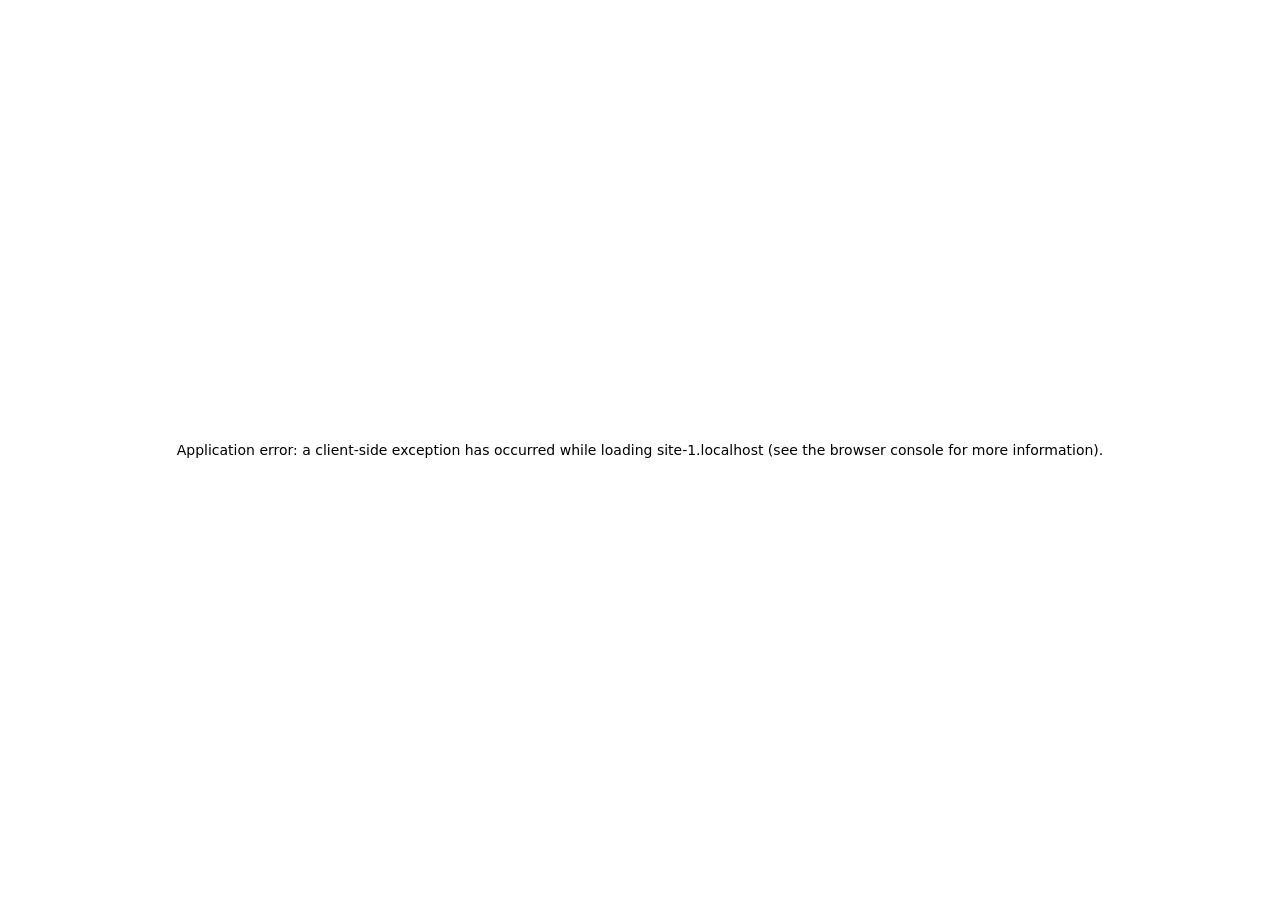
==== commit 86413f60: "Update index.html" ====
--- a/index.html
+++ b/index.html
@@ -1,6 +1,6 @@
 <!DOCTYPE html>
 <!-- saved from url=(0140)https://www.claudeusercontent.com/artifact/df813caa-4810-423a-b489-e0cabd30fd9c?domain=&errorReportingMode=parent&formattedSpreadsheets=true -->
-<html lang="en"><head><meta http-equiv="Content-Type" content="text/html; charset=UTF-8"><meta name="viewport" content="width=device-width, initial-scale=1"><link rel="stylesheet" href="./4c1c1b178f5f2484.css" data-precedence="next"><link rel="stylesheet" href="./f72d5b7357e6fe4d.css" data-precedence="next"><link rel="stylesheet" href="./eeed3600c8d02867.css" data-precedence="next"><link rel="stylesheet" href="./a1d0ea41a6a74ab8.css" data-precedence="next"><link rel="stylesheet" href="./f1f7e81910267b1a.css" data-precedence="next"><link rel="stylesheet" href="./5d27c8ef3d8caaec.css" data-precedence="next"><link rel="stylesheet" href="./0e4a456dff2b9687.css" data-precedence="next"><link rel="preload" as="script" fetchpriority="low" href="./webpack-8c88acf302728761.js.descarga"><script src="./87c73c54-dd8d81ac9604067c.js.descarga" async=""></script><script src="./18-78e5039e85863ea1.js.descarga" async=""></script><script src="./main-app-5121283d51936c72.js.descarga" async=""></script><title>Claude User Content</title><meta name="description" content="Talk with Claude, an AI assistant from Anthropic"><link rel="manifest" href="https://www.claudeusercontent.com/manifest.json"><script src="./polyfills-42372ed130431b0a(1).js.descarga" nomodule=""></script><style type="text/css">.transform-component-module_wrapper__SPB86 {
+<html lang="en"><head><meta http-equiv="Content-Type" content="text/html; charset=UTF-8"><meta name="viewport" content="width=device-width, initial-scale=1"><link rel="stylesheet" href="./4c1c1b178f5f2484.css" data-precedence="next"><link rel="stylesheet" href="./f72d5b7357e6fe4d.css" data-precedence="next"><link rel="stylesheet" href="./eeed3600c8d02867.css" data-precedence="next"><link rel="stylesheet" href="./a1d0ea41a6a74ab8.css" data-precedence="next"><link rel="stylesheet" href="./f1f7e81910267b1a.css" data-precedence="next"><link rel="stylesheet" href="./5d27c8ef3d8caaec.css" data-precedence="next"><link rel="stylesheet" href="./0e4a456dff2b9687.css" data-precedence="next"><link rel="preload" as="script" fetchpriority="low" href="./webpack-8c88acf302728761.js"><script src="./87c73c54-dd8d81ac9604067c.js" async=""></script><script src="./18-78e5039e85863ea1.js" async=""></script><script src="./main-app-5121283d51936c72.js" async=""></script><title>Claude User Content</title><meta name="description" content="Talk with Claude, an AI assistant from Anthropic"><link rel="manifest" href="https://www.claudeusercontent.com/manifest.json"><script src="./polyfills-42372ed130431b0a(1).js" nomodule=""></script><style type="text/css">.transform-component-module_wrapper__SPB86 {
   position: relative;
   width: -moz-fit-content;
   width: fit-content;
@@ -31,7 +31,7 @@
   pointer-events: none;
 }
 </style><style type="text/css">[vaul-drawer]{touch-action:none;will-change:transform;transition:transform .5s cubic-bezier(.32, .72, 0, 1)}[vaul-drawer][vaul-drawer-direction=bottom]{transform:translate3d(0,100%,0)}[vaul-drawer][vaul-drawer-direction=top]{transform:translate3d(0,-100%,0)}[vaul-drawer][vaul-drawer-direction=left]{transform:translate3d(-100%,0,0)}[vaul-drawer][vaul-drawer-direction=right]{transform:translate3d(100%,0,0)}.vaul-dragging .vaul-scrollable [vault-drawer-direction=top]{overflow-y:hidden!important}.vaul-dragging .vaul-scrollable [vault-drawer-direction=bottom]{overflow-y:hidden!important}.vaul-dragging .vaul-scrollable [vault-drawer-direction=left]{overflow-x:hidden!important}.vaul-dragging .vaul-scrollable [vault-drawer-direction=right]{overflow-x:hidden!important}[vaul-drawer][vaul-drawer-visible=true][vaul-drawer-direction=top]{transform:translate3d(0,var(--snap-point-height,0),0)}[vaul-drawer][vaul-drawer-visible=true][vaul-drawer-direction=bottom]{transform:translate3d(0,var(--snap-point-height,0),0)}[vaul-drawer][vaul-drawer-visible=true][vaul-drawer-direction=left]{transform:translate3d(var(--snap-point-height,0),0,0)}[vaul-drawer][vaul-drawer-visible=true][vaul-drawer-direction=right]{transform:translate3d(var(--snap-point-height,0),0,0)}[vaul-overlay]{opacity:0;transition:opacity .5s cubic-bezier(.32, .72, 0, 1)}[vaul-overlay][vaul-drawer-visible=true]{opacity:1}[vaul-drawer]::after{content:'';position:absolute;background:inherit;background-color:inherit}[vaul-drawer][vaul-drawer-direction=top]::after{top:initial;bottom:100%;left:0;right:0;height:200%}[vaul-drawer][vaul-drawer-direction=bottom]::after{top:100%;bottom:initial;left:0;right:0;height:200%}[vaul-drawer][vaul-drawer-direction=left]::after{left:initial;right:100%;top:0;bottom:0;width:200%}[vaul-drawer][vaul-drawer-direction=right]::after{left:100%;right:initial;top:0;bottom:0;width:200%}[vaul-handle]{display:block;position:relative;opacity:.8;margin-left:auto;margin-right:auto;height:5px;width:56px;border-radius:1rem;touch-action:pan-y;cursor:grab}[vaul-handle]:active,[vaul-handle]:hover{opacity:1}[vaul-handle]:active{cursor:grabbing}[vaul-handle-hitarea]{position:absolute;left:50%;top:50%;transform:translate(-50%,-50%);width:max(100%,2.75rem);height:max(100%,2.75rem);touch-action:inherit}[vaul-overlay][vaul-snap-points=true]:not([vaul-snap-points-overlay=true]):not([data-state=closed]){opacity:0}[vaul-overlay][vaul-snap-points-overlay=true]:not([vaul-drawer-visible=false]){opacity:1}@media (hover:hover) and (pointer:fine){[vaul-drawer]{user-select:none}}@media (pointer:fine){[vaul-handle-hitarea]:{width:100%;height:100%}}</style><style type="text/css">:where(html[dir="ltr"]),:where([data-sonner-toaster][dir="ltr"]){--toast-icon-margin-start: -3px;--toast-icon-margin-end: 4px;--toast-svg-margin-start: -1px;--toast-svg-margin-end: 0px;--toast-button-margin-start: auto;--toast-button-margin-end: 0;--toast-close-button-start: 0;--toast-close-button-end: unset;--toast-close-button-transform: translate(-35%, -35%)}:where(html[dir="rtl"]),:where([data-sonner-toaster][dir="rtl"]){--toast-icon-margin-start: 4px;--toast-icon-margin-end: -3px;--toast-svg-margin-start: 0px;--toast-svg-margin-end: -1px;--toast-button-margin-start: 0;--toast-button-margin-end: auto;--toast-close-button-start: unset;--toast-close-button-end: 0;--toast-close-button-transform: translate(35%, -35%)}:where([data-sonner-toaster]){position:fixed;width:var(--width);font-family:ui-sans-serif,system-ui,-apple-system,BlinkMacSystemFont,Segoe UI,Roboto,Helvetica Neue,Arial,Noto Sans,sans-serif,Apple Color Emoji,Segoe UI Emoji,Segoe UI Symbol,Noto Color Emoji;--gray1: hsl(0, 0%, 99%);--gray2: hsl(0, 0%, 97.3%);--gray3: hsl(0, 0%, 95.1%);--gray4: hsl(0, 0%, 93%);--gray5: hsl(0, 0%, 90.9%);--gray6: hsl(0, 0%, 88.7%);--gray7: hsl(0, 0%, 85.8%);--gray8: hsl(0, 0%, 78%);--gray9: hsl(0, 0%, 56.1%);--gray10: hsl(0, 0%, 52.3%);--gray11: hsl(0, 0%, 43.5%);--gray12: hsl(0, 0%, 9%);--border-radius: 8px;box-sizing:border-box;padding:0;margin:0;list-style:none;outline:none;z-index:999999999}:where([data-sonner-toaster][data-x-position="right"]){right:max(var(--offset),env(safe-area-inset-right))}:where([data-sonner-toaster][data-x-position="left"]){left:max(var(--offset),env(safe-area-inset-left))}:where([data-sonner-toaster][data-x-position="center"]){left:50%;transform:translate(-50%)}:where([data-sonner-toaster][data-y-position="top"]){top:max(var(--offset),env(safe-area-inset-top))}:where([data-sonner-toaster][data-y-position="bottom"]){bottom:max(var(--offset),env(safe-area-inset-bottom))}:where([data-sonner-toast]){--y: translateY(100%);--lift-amount: calc(var(--lift) * var(--gap));z-index:var(--z-index);position:absolute;opacity:0;transform:var(--y);filter:blur(0);touch-action:none;transition:transform .4s,opacity .4s,height .4s,box-shadow .2s;box-sizing:border-box;outline:none;overflow-wrap:anywhere}:where([data-sonner-toast][data-styled="true"]){padding:16px;background:var(--normal-bg);border:1px solid var(--normal-border);color:var(--normal-text);border-radius:var(--border-radius);box-shadow:0 4px 12px #0000001a;width:var(--width);font-size:13px;display:flex;align-items:center;gap:6px}:where([data-sonner-toast]:focus-visible){box-shadow:0 4px 12px #0000001a,0 0 0 2px #0003}:where([data-sonner-toast][data-y-position="top"]){top:0;--y: translateY(-100%);--lift: 1;--lift-amount: calc(1 * var(--gap))}:where([data-sonner-toast][data-y-position="bottom"]){bottom:0;--y: translateY(100%);--lift: -1;--lift-amount: calc(var(--lift) * var(--gap))}:where([data-sonner-toast]) :where([data-description]){font-weight:400;line-height:1.4;color:inherit}:where([data-sonner-toast]) :where([data-title]){font-weight:500;line-height:1.5;color:inherit}:where([data-sonner-toast]) :where([data-icon]){display:flex;height:16px;width:16px;position:relative;justify-content:flex-start;align-items:center;flex-shrink:0;margin-left:var(--toast-icon-margin-start);margin-right:var(--toast-icon-margin-end)}:where([data-sonner-toast][data-promise="true"]) :where([data-icon])>svg{opacity:0;transform:scale(.8);transform-origin:center;animation:sonner-fade-in .3s ease forwards}:where([data-sonner-toast]) :where([data-icon])>*{flex-shrink:0}:where([data-sonner-toast]) :where([data-icon]) svg{margin-left:var(--toast-svg-margin-start);margin-right:var(--toast-svg-margin-end)}:where([data-sonner-toast]) :where([data-content]){display:flex;flex-direction:column;gap:2px}[data-sonner-toast][data-styled=true] [data-button]{border-radius:4px;padding-left:8px;padding-right:8px;height:24px;font-size:12px;color:var(--normal-bg);background:var(--normal-text);margin-left:var(--toast-button-margin-start);margin-right:var(--toast-button-margin-end);border:none;cursor:pointer;outline:none;display:flex;align-items:center;flex-shrink:0;transition:opacity .4s,box-shadow .2s}:where([data-sonner-toast]) :where([data-button]):focus-visible{box-shadow:0 0 0 2px #0006}:where([data-sonner-toast]) :where([data-button]):first-of-type{margin-left:var(--toast-button-margin-start);margin-right:var(--toast-button-margin-end)}:where([data-sonner-toast]) :where([data-cancel]){color:var(--normal-text);background:rgba(0,0,0,.08)}:where([data-sonner-toast][data-theme="dark"]) :where([data-cancel]){background:rgba(255,255,255,.3)}:where([data-sonner-toast]) :where([data-close-button]){position:absolute;left:var(--toast-close-button-start);right:var(--toast-close-button-end);top:0;height:20px;width:20px;display:flex;justify-content:center;align-items:center;padding:0;background:var(--gray1);color:var(--gray12);border:1px solid var(--gray4);transform:var(--toast-close-button-transform);border-radius:50%;cursor:pointer;z-index:1;transition:opacity .1s,background .2s,border-color .2s}:where([data-sonner-toast]) :where([data-close-button]):focus-visible{box-shadow:0 4px 12px #0000001a,0 0 0 2px #0003}:where([data-sonner-toast]) :where([data-disabled="true"]){cursor:not-allowed}:where([data-sonner-toast]):hover :where([data-close-button]):hover{background:var(--gray2);border-color:var(--gray5)}:where([data-sonner-toast][data-swiping="true"]):before{content:"";position:absolute;left:0;right:0;height:100%;z-index:-1}:where([data-sonner-toast][data-y-position="top"][data-swiping="true"]):before{bottom:50%;transform:scaleY(3) translateY(50%)}:where([data-sonner-toast][data-y-position="bottom"][data-swiping="true"]):before{top:50%;transform:scaleY(3) translateY(-50%)}:where([data-sonner-toast][data-swiping="false"][data-removed="true"]):before{content:"";position:absolute;inset:0;transform:scaleY(2)}:where([data-sonner-toast]):after{content:"";position:absolute;left:0;height:calc(var(--gap) + 1px);bottom:100%;width:100%}:where([data-sonner-toast][data-mounted="true"]){--y: translateY(0);opacity:1}:where([data-sonner-toast][data-expanded="false"][data-front="false"]){--scale: var(--toasts-before) * .05 + 1;--y: translateY(calc(var(--lift-amount) * var(--toasts-before))) scale(calc(-1 * var(--scale)));height:var(--front-toast-height)}:where([data-sonner-toast])>*{transition:opacity .4s}:where([data-sonner-toast][data-expanded="false"][data-front="false"][data-styled="true"])>*{opacity:0}:where([data-sonner-toast][data-visible="false"]){opacity:0;pointer-events:none}:where([data-sonner-toast][data-mounted="true"][data-expanded="true"]){--y: translateY(calc(var(--lift) * var(--offset)));height:var(--initial-height)}:where([data-sonner-toast][data-removed="true"][data-front="true"][data-swipe-out="false"]){--y: translateY(calc(var(--lift) * -100%));opacity:0}:where([data-sonner-toast][data-removed="true"][data-front="false"][data-swipe-out="false"][data-expanded="true"]){--y: translateY(calc(var(--lift) * var(--offset) + var(--lift) * -100%));opacity:0}:where([data-sonner-toast][data-removed="true"][data-front="false"][data-swipe-out="false"][data-expanded="false"]){--y: translateY(40%);opacity:0;transition:transform .5s,opacity .2s}:where([data-sonner-toast][data-removed="true"][data-front="false"]):before{height:calc(var(--initial-height) + 20%)}[data-sonner-toast][data-swiping=true]{transform:var(--y) translateY(var(--swipe-amount, 0px));transition:none}[data-sonner-toast][data-swipe-out=true][data-y-position=bottom],[data-sonner-toast][data-swipe-out=true][data-y-position=top]{animation:swipe-out .2s ease-out forwards}@keyframes swipe-out{0%{transform:translateY(calc(var(--lift) * var(--offset) + var(--swipe-amount)));opacity:1}to{transform:translateY(calc(var(--lift) * var(--offset) + var(--swipe-amount) + var(--lift) * -100%));opacity:0}}@media (max-width: 600px){[data-sonner-toaster]{position:fixed;--mobile-offset: 16px;right:var(--mobile-offset);left:var(--mobile-offset);width:100%}[data-sonner-toaster] [data-sonner-toast]{left:0;right:0;width:calc(100% - var(--mobile-offset) * 2)}[data-sonner-toaster][data-x-position=left]{left:var(--mobile-offset)}[data-sonner-toaster][data-y-position=bottom]{bottom:20px}[data-sonner-toaster][data-y-position=top]{top:20px}[data-sonner-toaster][data-x-position=center]{left:var(--mobile-offset);right:var(--mobile-offset);transform:none}}[data-sonner-toaster][data-theme=light]{--normal-bg: #fff;--normal-border: var(--gray4);--normal-text: var(--gray12);--success-bg: hsl(143, 85%, 96%);--success-border: hsl(145, 92%, 91%);--success-text: hsl(140, 100%, 27%);--info-bg: hsl(208, 100%, 97%);--info-border: hsl(221, 91%, 91%);--info-text: hsl(210, 92%, 45%);--warning-bg: hsl(49, 100%, 97%);--warning-border: hsl(49, 91%, 91%);--warning-text: hsl(31, 92%, 45%);--error-bg: hsl(359, 100%, 97%);--error-border: hsl(359, 100%, 94%);--error-text: hsl(360, 100%, 45%)}[data-sonner-toaster][data-theme=light] [data-sonner-toast][data-invert=true]{--normal-bg: #000;--normal-border: hsl(0, 0%, 20%);--normal-text: var(--gray1)}[data-sonner-toaster][data-theme=dark] [data-sonner-toast][data-invert=true]{--normal-bg: #fff;--normal-border: var(--gray3);--normal-text: var(--gray12)}[data-sonner-toaster][data-theme=dark]{--normal-bg: #000;--normal-border: hsl(0, 0%, 20%);--normal-text: var(--gray1);--success-bg: hsl(150, 100%, 6%);--success-border: hsl(147, 100%, 12%);--success-text: hsl(150, 86%, 65%);--info-bg: hsl(215, 100%, 6%);--info-border: hsl(223, 100%, 12%);--info-text: hsl(216, 87%, 65%);--warning-bg: hsl(64, 100%, 6%);--warning-border: hsl(60, 100%, 12%);--warning-text: hsl(46, 87%, 65%);--error-bg: hsl(358, 76%, 10%);--error-border: hsl(357, 89%, 16%);--error-text: hsl(358, 100%, 81%)}[data-rich-colors=true] [data-sonner-toast][data-type=success],[data-rich-colors=true] [data-sonner-toast][data-type=success] [data-close-button]{background:var(--success-bg);border-color:var(--success-border);color:var(--success-text)}[data-rich-colors=true] [data-sonner-toast][data-type=info],[data-rich-colors=true] [data-sonner-toast][data-type=info] [data-close-button]{background:var(--info-bg);border-color:var(--info-border);color:var(--info-text)}[data-rich-colors=true] [data-sonner-toast][data-type=warning],[data-rich-colors=true] [data-sonner-toast][data-type=warning] [data-close-button]{background:var(--warning-bg);border-color:var(--warning-border);color:var(--warning-text)}[data-rich-colors=true] [data-sonner-toast][data-type=error],[data-rich-colors=true] [data-sonner-toast][data-type=error] [data-close-button]{background:var(--error-bg);border-color:var(--error-border);color:var(--error-text)}.sonner-loading-wrapper{--size: 16px;height:var(--size);width:var(--size);position:absolute;inset:0;z-index:10}.sonner-loading-wrapper[data-visible=false]{transform-origin:center;animation:sonner-fade-out .2s ease forwards}.sonner-spinner{position:relative;top:50%;left:50%;height:var(--size);width:var(--size)}.sonner-loading-bar{animation:sonner-spin 1.2s linear infinite;background:var(--gray11);border-radius:6px;height:8%;left:-10%;position:absolute;top:-3.9%;width:24%}.sonner-loading-bar:nth-child(1){animation-delay:-1.2s;transform:rotate(.0001deg) translate(146%)}.sonner-loading-bar:nth-child(2){animation-delay:-1.1s;transform:rotate(30deg) translate(146%)}.sonner-loading-bar:nth-child(3){animation-delay:-1s;transform:rotate(60deg) translate(146%)}.sonner-loading-bar:nth-child(4){animation-delay:-.9s;transform:rotate(90deg) translate(146%)}.sonner-loading-bar:nth-child(5){animation-delay:-.8s;transform:rotate(120deg) translate(146%)}.sonner-loading-bar:nth-child(6){animation-delay:-.7s;transform:rotate(150deg) translate(146%)}.sonner-loading-bar:nth-child(7){animation-delay:-.6s;transform:rotate(180deg) translate(146%)}.sonner-loading-bar:nth-child(8){animation-delay:-.5s;transform:rotate(210deg) translate(146%)}.sonner-loading-bar:nth-child(9){animation-delay:-.4s;transform:rotate(240deg) translate(146%)}.sonner-loading-bar:nth-child(10){animation-delay:-.3s;transform:rotate(270deg) translate(146%)}.sonner-loading-bar:nth-child(11){animation-delay:-.2s;transform:rotate(300deg) translate(146%)}.sonner-loading-bar:nth-child(12){animation-delay:-.1s;transform:rotate(330deg) translate(146%)}@keyframes sonner-fade-in{0%{opacity:0;transform:scale(.8)}to{opacity:1;transform:scale(1)}}@keyframes sonner-fade-out{0%{opacity:1;transform:scale(1)}to{opacity:0;transform:scale(.8)}}@keyframes sonner-spin{0%{opacity:1}to{opacity:.15}}@media (prefers-reduced-motion){[data-sonner-toast],[data-sonner-toast]>*,.sonner-loading-bar{transition:none!important;animation:none!important}}.sonner-loader{position:absolute;top:50%;left:50%;transform:translate(-50%,-50%);transform-origin:center;transition:opacity .2s,transform .2s}.sonner-loader[data-visible=false]{opacity:0;transform:scale(.8) translate(-50%,-50%)}
-</style></head><body><div hidden=""><!--$--><!--/$--></div><!--$--><!--$--><!--/$--><!--/$--><script src="./webpack-8c88acf302728761.js.descarga" id="_R_" async=""></script><script>(self.__next_f=self.__next_f||[]).push([0])</script><script>self.__next_f.push([1,"1:\"$Sreact.fragment\"\n3:I[85341,[],\"\"]\n4:I[90025,[],\"\"]\n5:I[41012,[],\"ClientPageRoot\"]\n"])</script><script>self.__next_f.push([1,"6:I[32984,[\"9386\",\"static/chunks/7d384bb9-fa1047124d2b8074.js\",\"38\",\"static/chunks/cff6e2ba-1cf94efeed2b28ad.js\",\"4129\",\"static/chunks/7bf36345-c932309adf2be8c7.js\",\"3327\",\"static/chunks/29e43830-0c7f3bbd995d235c.js\",\"3263\",\"static/chunks/c7dfc041-1baca9a459a34b13.js\",\"4288\",\"static/chunks/c3110d36-9a87d8d5a24f666e.js\",\"3916\",\"static/chunks/3916-75f6b0157a009f89.js\",\"3909\",\"static/chunks/3909-f833aae713011330.js\",\"7078\",\"static/chunks/7078-cb30364ce4c7de0a.js\",\"3994\",\"static/chunks/3994-8749eb07ca8789d8.js\",\"1815\",\"static/chunks/1815-7d58e7f686c17e2e.js\",\"937\",\"static/chunks/937-6dfeaa3249640f2e.js\",\"1410\",\"static/chunks/1410-f8fd5378025c94dc.js\",\"6799\",\"static/chunks/6799-c12dcc7378a92992.js\",\"992\",\"static/chunks/992-d93091849e469339.js\",\"7291\",\"static/chunks/7291-5a63233eb77fe316.js\",\"4916\",\"static/chunks/4916-c892639931fba86b.js\",\"9354\",\"static/chunks/9354-48cb0e0c44856026.js\",\"7377\",\"static/chunks/7377-b7ef6d8c2d452f6a.js\",\"2984\",\"static/chunks/2984-c942d9814a932f5f.js\",\"3375\",\"static/chunks/app/artifact/%5BartifactId%5D/page-a5e27ec4cb2d2a27.js\"],\"default\"]\n"])</script><script>self.__next_f.push([1,"7:I[15104,[],\"OutletBoundary\"]\n9:I[94777,[],\"AsyncMetadataOutlet\"]\nb:I[15104,[],\"ViewportBoundary\"]\nd:I[15104,[],\"MetadataBoundary\"]\ne:\"$Sreact.suspense\"\n10:I[34431,[],\"\"]\n11:I[27694,[\"6799\",\"static/chunks/6799-c12dcc7378a92992.js\",\"7177\",\"static/chunks/app/layout-48bf3a24a275b1f6.js\"],\"ClientConfigurationProvider\"]\n12:I[66793,[\"6799\",\"static/chunks/6799-c12dcc7378a92992.js\",\"7177\",\"static/chunks/app/layout-48bf3a24a275b1f6.js\"],\"Providers\"]\n:HL[\"/_next/static/css/4c1c1b178f5f2484.css\",\"style\"]\n:HL[\"/_next/static/css/f72d5b7357e6fe4d.css\",\"style\"]\n:HL[\"/_next/static/css/eeed3600c8d02867.css\",\"style\"]\n:HL[\"/_next/static/css/a1d0ea41a6a74ab8.css\",\"style\"]\n:HL[\"/_next/static/css/f1f7e81910267b1a.css\",\"style\"]\n:HL[\"/_next/static/css/5d27c8ef3d8caaec.css\",\"style\"]\n:HL[\"/_next/static/css/0e4a456dff2b9687.css\",\"style\"]\n"])</script><script>self.__next_f.push([1,"0:{\"P\":null,\"b\":\"OUvKImbH-wq7wnyYT9W6h\",\"p\":\"\",\"c\":[\"\",\"artifact\",\"df813caa-4810-423a-b489-e0cabd30fd9c?domain=\u0026errorReportingMode=parent\u0026formattedSpreadsheets=true\"],\"i\":false,\"f\":[[[\"\",{\"children\":[\"artifact\",{\"children\":[[\"artifactId\",\"df813caa-4810-423a-b489-e0cabd30fd9c\",\"d\"],{\"children\":[\"__PAGE__?{\\\"domain\\\":\\\"\\\",\\\"errorReportingMode\\\":\\\"parent\\\",\\\"formattedSpreadsheets\\\":\\\"true\\\"}\",{}]}]}]},\"$undefined\",\"$undefined\",true],[\"\",[\"$\",\"$1\",\"c\",{\"children\":[[[\"$\",\"link\",\"0\",{\"rel\":\"stylesheet\",\"href\":\"/_next/static/css/4c1c1b178f5f2484.css\",\"precedence\":\"next\",\"crossOrigin\":\"$undefined\",\"nonce\":\"$undefined\"}],[\"$\",\"link\",\"1\",{\"rel\":\"stylesheet\",\"href\":\"/_next/static/css/f72d5b7357e6fe4d.css\",\"precedence\":\"next\",\"crossOrigin\":\"$undefined\",\"nonce\":\"$undefined\"}]],\"$L2\"]}],{\"children\":[\"artifact\",[\"$\",\"$1\",\"c\",{\"children\":[null,[\"$\",\"$L3\",null,{\"parallelRouterKey\":\"children\",\"error\":\"$undefined\",\"errorStyles\":\"$undefined\",\"errorScripts\":\"$undefined\",\"template\":[\"$\",\"$L4\",null,{}],\"templateStyles\":\"$undefined\",\"templateScripts\":\"$undefined\",\"notFound\":\"$undefined\",\"forbidden\":\"$undefined\",\"unauthorized\":\"$undefined\"}]]}],{\"children\":[[\"artifactId\",\"df813caa-4810-423a-b489-e0cabd30fd9c\",\"d\"],[\"$\",\"$1\",\"c\",{\"children\":[null,[\"$\",\"$L3\",null,{\"parallelRouterKey\":\"children\",\"error\":\"$undefined\",\"errorStyles\":\"$undefined\",\"errorScripts\":\"$undefined\",\"template\":[\"$\",\"$L4\",null,{}],\"templateStyles\":\"$undefined\",\"templateScripts\":\"$undefined\",\"notFound\":\"$undefined\",\"forbidden\":\"$undefined\",\"unauthorized\":\"$undefined\"}]]}],{\"children\":[\"__PAGE__\",[\"$\",\"$1\",\"c\",{\"children\":[[\"$\",\"$L5\",null,{\"Component\":\"$6\",\"searchParams\":{\"domain\":\"\",\"errorReportingMode\":\"parent\",\"formattedSpreadsheets\":\"true\"},\"params\":{\"artifactId\":\"df813caa-4810-423a-b489-e0cabd30fd9c\"}}],[[\"$\",\"link\",\"0\",{\"rel\":\"stylesheet\",\"href\":\"/_next/static/css/eeed3600c8d02867.css\",\"precedence\":\"next\",\"crossOrigin\":\"$undefined\",\"nonce\":\"$undefined\"}],[\"$\",\"link\",\"1\",{\"rel\":\"stylesheet\",\"href\":\"/_next/static/css/a1d0ea41a6a74ab8.css\",\"precedence\":\"next\",\"crossOrigin\":\"$undefined\",\"nonce\":\"$undefined\"}],[\"$\",\"link\",\"2\",{\"rel\":\"stylesheet\",\"href\":\"/_next/static/css/f1f7e81910267b1a.css\",\"precedence\":\"next\",\"crossOrigin\":\"$undefined\",\"nonce\":\"$undefined\"}],[\"$\",\"link\",\"3\",{\"rel\":\"stylesheet\",\"href\":\"/_next/static/css/5d27c8ef3d8caaec.css\",\"precedence\":\"next\",\"crossOrigin\":\"$undefined\",\"nonce\":\"$undefined\"}],[\"$\",\"link\",\"4\",{\"rel\":\"stylesheet\",\"href\":\"/_next/static/css/0e4a456dff2b9687.css\",\"precedence\":\"next\",\"crossOrigin\":\"$undefined\",\"nonce\":\"$undefined\"}]],[\"$\",\"$L7\",null,{\"children\":[\"$L8\",[\"$\",\"$L9\",null,{\"promise\":\"$@a\"}]]}]]}],{},null,false]},null,false]},null,false]},[[\"$\",\"div\",\"l\",{\"className\":\"loader\"}],[],[]],false],[\"$\",\"$1\",\"h\",{\"children\":[null,[[\"$\",\"$Lb\",null,{\"children\":\"$Lc\"}],null],[\"$\",\"$Ld\",null,{\"children\":[\"$\",\"div\",null,{\"hidden\":true,\"children\":[\"$\",\"$e\",null,{\"fallback\":null,\"children\":\"$Lf\"}]}]}]]}],false]],\"m\":\"$undefined\",\"G\":[\"$10\",[]],\"s\":false,\"S\":false}\n"])</script><script>self.__next_f.push([1,"2:[\"$\",\"html\",null,{\"lang\":\"en\",\"children\":[\"$\",\"body\",null,{\"children\":[\"$\",\"$L11\",null,{\"value\":{\"defaultParentOrigin\":\"claude.ai\",\"allowedParentOrigins\":[\"https://claude.ai\",\"https://preview.claude.ai\",\"https://claude.site\",\"https://feedback.anthropic.com\",\"app://localhost\"]},\"children\":[\"$\",\"$L12\",null,{\"children\":[\"$\",\"$L3\",null,{\"parallelRouterKey\":\"children\",\"error\":\"$undefined\",\"errorStyles\":\"$undefined\",\"errorScripts\":\"$undefined\",\"template\":[\"$\",\"$L4\",null,{}],\"templateStyles\":\"$undefined\",\"templateScripts\":\"$undefined\",\"notFound\":[[[\"$\",\"title\",null,{\"children\":\"404: This page could not be found.\"}],[\"$\",\"div\",null,{\"style\":{\"fontFamily\":\"system-ui,\\\"Segoe UI\\\",Roboto,Helvetica,Arial,sans-serif,\\\"Apple Color Emoji\\\",\\\"Segoe UI Emoji\\\"\",\"height\":\"100vh\",\"textAlign\":\"center\",\"display\":\"flex\",\"flexDirection\":\"column\",\"alignItems\":\"center\",\"justifyContent\":\"center\"},\"children\":[\"$\",\"div\",null,{\"children\":[[\"$\",\"style\",null,{\"dangerouslySetInnerHTML\":{\"__html\":\"body{color:#000;background:#fff;margin:0}.next-error-h1{border-right:1px solid rgba(0,0,0,.3)}@media (prefers-color-scheme:dark){body{color:#fff;background:#000}.next-error-h1{border-right:1px solid rgba(255,255,255,.3)}}\"}}],[\"$\",\"h1\",null,{\"className\":\"next-error-h1\",\"style\":{\"display\":\"inline-block\",\"margin\":\"0 20px 0 0\",\"padding\":\"0 23px 0 0\",\"fontSize\":24,\"fontWeight\":500,\"verticalAlign\":\"top\",\"lineHeight\":\"49px\"},\"children\":404}],[\"$\",\"div\",null,{\"style\":{\"display\":\"inline-block\"},\"children\":[\"$\",\"h2\",null,{\"style\":{\"fontSize\":14,\"fontWeight\":400,\"lineHeight\":\"49px\",\"margin\":0},\"children\":\"This page could not be found.\"}]}]]}]}]],[]],\"forbidden\":\"$undefined\",\"unauthorized\":\"$undefined\"}]}]}]}]}]\n"])</script><script>self.__next_f.push([1,"c:[[\"$\",\"meta\",\"0\",{\"charSet\":\"utf-8\"}],[\"$\",\"meta\",\"1\",{\"name\":\"viewport\",\"content\":\"width=device-width, initial-scale=1\"}]]\n8:null\na:{\"metadata\":[[\"$\",\"title\",\"0\",{\"children\":\"Claude User Content\"}],[\"$\",\"meta\",\"1\",{\"name\":\"description\",\"content\":\"Talk with Claude, an AI assistant from Anthropic\"}],[\"$\",\"link\",\"2\",{\"rel\":\"manifest\",\"href\":\"/manifest.json\",\"crossOrigin\":\"$undefined\"}]],\"error\":null,\"digest\":\"$undefined\"}\nf:\"$a:metadata\"\n"])</script><next-route-announcer style="position: absolute;"><template shadowrootmode="open"><div aria-live="assertive" id="__next-route-announcer__" role="alert" style="position: absolute; border: 0px; height: 1px; margin: -1px; padding: 0px; width: 1px; clip: rect(0px, 0px, 0px, 0px); overflow: hidden; white-space: nowrap; overflow-wrap: normal;"></div></template></next-route-announcer><div id="artifacts-component-root-react" data-theme="claude" data-mode="light" class="min-h-full w-full"><div style="font-family: &quot;Trebuchet MS&quot;, &quot;Lucida Grande&quot;, sans-serif; background: rgb(10, 15, 30); min-height: 100vh; color: rgb(241, 245, 249); padding: 0px;"><div style="background: linear-gradient(90deg, rgb(15, 23, 42) 0%, rgb(30, 41, 59) 50%, rgb(15, 23, 42) 100%); border-bottom: 2px solid rgb(180, 83, 9); padding: 18px 32px; display: flex; align-items: center; justify-content: space-between; box-shadow: rgba(180, 83, 9, 0.2) 0px 4px 30px;"><div><div style="display: flex; align-items: center; gap: 12px;"><div style="width: 8px; height: 40px; background: linear-gradient(rgb(217, 119, 6), rgb(180, 83, 9)); border-radius: 4px;"></div><div><div style="font-size: 20px; font-weight: 800; color: rgb(251, 191, 36); letter-spacing: 0.05em;">⛏ ANTAMINA</div><div style="font-size: 11px; color: rgb(148, 163, 184); letter-spacing: 0.15em; text-transform: uppercase;">Reporte de Actividades de Comunicación · EC</div></div></div></div><div style="text-align: right;"><div style="font-size: 13px; color: rgb(251, 191, 36); font-weight: 700;">Período: Abril – Mayo 2026</div><div style="font-size: 11px; color: rgb(148, 163, 184);">Reportes 04 · 05 · 06</div></div></div><div style="padding: 24px 32px;"><div style="display: flex; gap: 16px; margin-bottom: 28px; flex-wrap: wrap;"><div style="background: linear-gradient(135deg, rgb(30, 41, 59) 0%, rgb(15, 23, 42) 100%); border: 1px solid rgba(251, 191, 36, 0.2); border-radius: 12px; padding: 20px 24px; display: flex; flex-direction: column; gap: 6px; box-shadow: rgba(251, 191, 36, 0.133) 0px 0px 20px; flex: 1 1 0%; min-width: 180px;"><div style="font-size: 22px;">💰</div><div style="color: rgb(148, 163, 184); font-size: 11px; font-weight: 600; letter-spacing: 0.1em; text-transform: uppercase;">Total Comprometido</div><div style="color: rgb(251, 191, 36); font-size: 24px; font-weight: 800; font-family: Georgia, serif;">S/. 21,637.80</div><div style="color: rgb(148, 163, 184); font-size: 11px;">3 reportes consolidados</div></div><div style="background: linear-gradient(135deg, rgb(30, 41, 59) 0%, rgb(15, 23, 42) 100%); border: 1px solid rgba(34, 197, 94, 0.2); border-radius: 12px; padding: 20px 24px; display: flex; flex-direction: column; gap: 6px; box-shadow: rgba(34, 197, 94, 0.133) 0px 0px 20px; flex: 1 1 0%; min-width: 180px;"><div style="font-size: 22px;">✅</div><div style="color: rgb(148, 163, 184); font-size: 11px; font-weight: 600; letter-spacing: 0.1em; text-transform: uppercase;">Total Pagado</div><div style="color: rgb(34, 197, 94); font-size: 24px; font-weight: 800; font-family: Georgia, serif;">S/. 21,637.80</div><div style="color: rgb(148, 163, 184); font-size: 11px;">100.0% del total</div></div><div style="background: linear-gradient(135deg, rgb(30, 41, 59) 0%, rgb(15, 23, 42) 100%); border: 1px solid rgba(245, 158, 11, 0.2); border-radius: 12px; padding: 20px 24px; display: flex; flex-direction: column; gap: 6px; box-shadow: rgba(245, 158, 11, 0.133) 0px 0px 20px; flex: 1 1 0%; min-width: 180px;"><div style="font-size: 22px;">⏳</div><div style="color: rgb(148, 163, 184); font-size: 11px; font-weight: 600; letter-spacing: 0.1em; text-transform: uppercase;">Total Pendiente</div><div style="color: rgb(245, 158, 11); font-size: 24px; font-weight: 800; font-family: Georgia, serif;">S/. 0.00</div><div style="color: rgb(148, 163, 184); font-size: 11px;">0.0% pendiente</div></div><div style="background: linear-gradient(135deg, rgb(30, 41, 59) 0%, rgb(15, 23, 42) 100%); border: 1px solid rgba(96, 165, 250, 0.2); border-radius: 12px; padding: 20px 24px; display: flex; flex-direction: column; gap: 6px; box-shadow: rgba(96, 165, 250, 0.133) 0px 0px 20px; flex: 1 1 0%; min-width: 180px;"><div style="font-size: 22px;">🏢</div><div style="color: rgb(148, 163, 184); font-size: 11px; font-weight: 600; letter-spacing: 0.1em; text-transform: uppercase;">Proveedores</div><div style="color: rgb(96, 165, 250); font-size: 24px; font-weight: 800; font-family: Georgia, serif;">14</div><div style="color: rgb(148, 163, 184); font-size: 11px;">14 medios activos</div></div><div style="background: linear-gradient(135deg, rgb(30, 41, 59) 0%, rgb(15, 23, 42) 100%); border: 1px solid rgba(167, 139, 250, 0.2); border-radius: 12px; padding: 20px 24px; display: flex; flex-direction: column; gap: 6px; box-shadow: rgba(167, 139, 250, 0.133) 0px 0px 20px; flex: 1 1 0%; min-width: 180px;"><div style="font-size: 22px;">📍</div><div style="color: rgb(148, 163, 184); font-size: 11px; font-weight: 600; letter-spacing: 0.1em; text-transform: uppercase;">Localidades</div><div style="color: rgb(167, 139, 250); font-size: 24px; font-weight: 800; font-family: Georgia, serif;">2</div><div style="color: rgb(148, 163, 184); font-size: 11px;">San Marcos · Huaraz</div></div></div><div style="display: flex; gap: 4px; margin-bottom: 24px; border-bottom: 1px solid rgb(51, 65, 85);"><button style="background: rgb(180, 83, 9); border-width: medium; border-style: none; border-color: currentcolor; border-image: initial; color: rgb(255, 255, 255); padding: 10px 20px; border-radius: 8px 8px 0px 0px; cursor: pointer; font-weight: 700; font-size: 13px; transition: 0.2s;">📊 Resumen</button><button style="background: transparent; border-width: medium; border-style: none; border-color: currentcolor; border-image: initial; color: rgb(148, 163, 184); padding: 10px 20px; border-radius: 8px 8px 0px 0px; cursor: pointer; font-weight: 400; font-size: 13px; transition: 0.2s;">📋 Detalle por Reporte</button><button style="background: transparent; border-width: medium; border-style: none; border-color: currentcolor; border-image: initial; color: rgb(148, 163, 184); padding: 10px 20px; border-radius: 8px 8px 0px 0px; cursor: pointer; font-weight: 400; font-size: 13px; transition: 0.2s;">👥 Proveedores</button></div><div><div style="display: grid; grid-template-columns: 1fr 1fr 1fr; gap: 20px; margin-bottom: 24px;"><div style="grid-column: span 2; background: rgb(30, 41, 59); border-radius: 12px; padding: 20px; border: 1px solid rgb(51, 65, 85);"><div style="font-size: 14px; font-weight: 700; color: rgb(251, 191, 36); margin-bottom: 16px;">💹 Pagos por Reporte (S/.)</div><div class="recharts-responsive-container" style="width: 100%; height: 220px; min-width: 0px;"><div class="recharts-wrapper" style="position: relative; cursor: default; width: 100%; height: 100%; max-height: 220px; max-width: 797px;"><svg class="recharts-surface" width="797" height="220" viewBox="0 0 797 220" style="width: 100%; height: 100%;"><title></title><desc></desc><defs><clippath id="recharts1-clip"><rect x="65" y="5" height="162" width="727"></rect></clippath></defs><g class="recharts-cartesian-grid"><g class="recharts-cartesian-grid-horizontal"><line stroke-dasharray="3 3" stroke="#334155" fill="none" x="65" y="5" width="727" height="162" x1="65" y1="167" x2="792" y2="167"></line><line stroke-dasharray="3 3" stroke="#334155" fill="none" x="65" y="5" width="727" height="162" x1="65" y1="126.5" x2="792" y2="126.5"></line><line stroke-dasharray="3 3" stroke="#334155" fill="none" x="65" y="5" width="727" height="162" x1="65" y1="86" x2="792" y2="86"></line><line stroke-dasharray="3 3" stroke="#334155" fill="none" x="65" y="5" width="727" height="162" x1="65" y1="45.5" x2="792" y2="45.5"></line><line stroke-dasharray="3 3" stroke="#334155" fill="none" x="65" y="5" width="727" height="162" x1="65" y1="5" x2="792" y2="5"></line></g><g class="recharts-cartesian-grid-vertical"><line stroke-dasharray="3 3" stroke="#334155" fill="none" x="65" y="5" width="727" height="162" x1="186.16666666666669" y1="5" x2="186.16666666666669" y2="167"></line><line stroke-dasharray="3 3" stroke="#334155" fill="none" x="65" y="5" width="727" height="162" x1="428.50000000000006" y1="5" x2="428.50000000000006" y2="167"></line><line stroke-dasharray="3 3" stroke="#334155" fill="none" x="65" y="5" width="727" height="162" x1="670.8333333333334" y1="5" x2="670.8333333333334" y2="167"></line><line stroke-dasharray="3 3" stroke="#334155" fill="none" x="65" y="5" width="727" height="162" x1="65" y1="5" x2="65" y2="167"></line><line stroke-dasharray="3 3" stroke="#334155" fill="none" x="65" y="5" width="727" height="162" x1="792" y1="5" x2="792" y2="167"></line></g></g><g class="recharts-layer recharts-cartesian-axis recharts-xAxis xAxis"><line orientation="bottom" width="727" height="30" x="65" y="167" class="recharts-cartesian-axis-line" stroke="#666" fill="none" x1="65" y1="167" x2="792" y2="167"></line><g class="recharts-cartesian-axis-ticks"><g class="recharts-layer recharts-cartesian-axis-tick"><line orientation="bottom" width="727" height="30" x="65" y="167" class="recharts-cartesian-axis-tick-line" stroke="#666" fill="none" x1="186.16666666666669" y1="173" x2="186.16666666666669" y2="167"></line><text orientation="bottom" width="727" height="30" stroke="none" font-size="11" x="186.16666666666669" y="175" class="recharts-text recharts-cartesian-axis-tick-value" text-anchor="middle" fill="#94a3b8"><tspan x="186.16666666666669" dy="0.71em">Reporte 04 Abril</tspan></text></g><g class="recharts-layer recharts-cartesian-axis-tick"><line orientation="bottom" width="727" height="30" x="65" y="167" class="recharts-cartesian-axis-tick-line" stroke="#666" fill="none" x1="428.50000000000006" y1="173" x2="428.50000000000006" y2="167"></line><text orientation="bottom" width="727" height="30" stroke="none" font-size="11" x="428.50000000000006" y="175" class="recharts-text recharts-cartesian-axis-tick-value" text-anchor="middle" fill="#94a3b8"><tspan x="428.50000000000006" dy="0.71em">Reporte 05 Mayo L1</tspan></text></g><g class="recharts-layer recharts-cartesian-axis-tick"><line orientation="bottom" width="727" height="30" x="65" y="167" class="recharts-cartesian-axis-tick-line" stroke="#666" fill="none" x1="670.8333333333334" y1="173" x2="670.8333333333334" y2="167"></line><text orientation="bottom" width="727" height="30" stroke="none" font-size="11" x="670.8333333333334" y="175" class="recharts-text recharts-cartesian-axis-tick-value" text-anchor="middle" fill="#94a3b8"><tspan x="670.8333333333334" dy="0.71em">Reporte 06 Mayo L2</tspan></text></g></g></g><g class="recharts-layer recharts-cartesian-axis recharts-yAxis yAxis"><line orientation="left" width="60" height="162" x="5" y="5" class="recharts-cartesian-axis-line" stroke="#666" fill="none" x1="65" y1="5" x2="65" y2="167"></line><g class="recharts-cartesian-axis-ticks"><g class="recharts-layer recharts-cartesian-axis-tick"><line orientation="left" width="60" height="162" x="5" y="5" class="recharts-cartesian-axis-tick-line" stroke="#666" fill="none" x1="59" y1="167" x2="65" y2="167"></line><text orientation="left" width="60" height="162" stroke="none" font-size="11" x="57" y="167" class="recharts-text recharts-cartesian-axis-tick-value" text-anchor="end" fill="#94a3b8"><tspan x="57" dy="0.355em">S/.0K</tspan></text></g><g class="recharts-layer recharts-cartesian-axis-tick"><line orientation="left" width="60" height="162" x="5" y="5" class="recharts-cartesian-axis-tick-line" stroke="#666" fill="none" x1="59" y1="126.5" x2="65" y2="126.5"></line><text orientation="left" width="60" height="162" stroke="none" font-size="11" x="57" y="126.5" class="recharts-text recharts-cartesian-axis-tick-value" text-anchor="end" fill="#94a3b8"><tspan x="57" dy="0.355em">S/.3K</tspan></text></g><g class="recharts-layer recharts-cartesian-axis-tick"><line orientation="left" width="60" height="162" x="5" y="5" class="recharts-cartesian-axis-tick-line" stroke="#666" fill="none" x1="59" y1="86" x2="65" y2="86"></line><text orientation="left" width="60" height="162" stroke="none" font-size="11" x="57" y="86" class="recharts-text recharts-cartesian-axis-tick-value" text-anchor="end" fill="#94a3b8"><tspan x="57" dy="0.355em">S/.6K</tspan></text></g><g class="recharts-layer recharts-cartesian-axis-tick"><line orientation="left" width="60" height="162" x="5" y="5" class="recharts-cartesian-axis-tick-line" stroke="#666" fill="none" x1="59" y1="45.5" x2="65" y2="45.5"></line><text orientation="left" width="60" height="162" stroke="none" font-size="11" x="57" y="45.5" class="recharts-text recharts-cartesian-axis-tick-value" text-anchor="end" fill="#94a3b8"><tspan x="57" dy="0.355em">S/.9K</tspan></text></g><g class="recharts-layer recharts-cartesian-axis-tick"><line orientation="left" width="60" height="162" x="5" y="5" class="recharts-cartesian-axis-tick-line" stroke="#666" fill="none" x1="59" y1="5" x2="65" y2="5"></line><text orientation="left" width="60" height="162" stroke="none" font-size="11" x="57" y="8.25" class="recharts-text recharts-cartesian-axis-tick-value" text-anchor="end" fill="#94a3b8"><tspan x="57" dy="0.355em">S/.12K</tspan></text></g></g></g><g class="recharts-layer recharts-bar"><g class="recharts-layer recharts-bar-rectangles"><g class="recharts-layer"><g class="recharts-layer recharts-bar-rectangle"><path x="89.23333333333333" y="48.2" width="94" height="118.8" radius="4,4,0,0" name="Reporte 04
+</style></head><body><div hidden=""><!--$--><!--/$--></div><!--$--><!--$--><!--/$--><!--/$--><script src="./webpack-8c88acf302728761.js" id="_R_" async=""></script><script>(self.__next_f=self.__next_f||[]).push([0])</script><script>self.__next_f.push([1,"1:\"$Sreact.fragment\"\n3:I[85341,[],\"\"]\n4:I[90025,[],\"\"]\n5:I[41012,[],\"ClientPageRoot\"]\n"])</script><script>self.__next_f.push([1,"6:I[32984,[\"9386\",\"static/chunks/7d384bb9-fa1047124d2b8074.js\",\"38\",\"static/chunks/cff6e2ba-1cf94efeed2b28ad.js\",\"4129\",\"static/chunks/7bf36345-c932309adf2be8c7.js\",\"3327\",\"static/chunks/29e43830-0c7f3bbd995d235c.js\",\"3263\",\"static/chunks/c7dfc041-1baca9a459a34b13.js\",\"4288\",\"static/chunks/c3110d36-9a87d8d5a24f666e.js\",\"3916\",\"static/chunks/3916-75f6b0157a009f89.js\",\"3909\",\"static/chunks/3909-f833aae713011330.js\",\"7078\",\"static/chunks/7078-cb30364ce4c7de0a.js\",\"3994\",\"static/chunks/3994-8749eb07ca8789d8.js\",\"1815\",\"static/chunks/1815-7d58e7f686c17e2e.js\",\"937\",\"static/chunks/937-6dfeaa3249640f2e.js\",\"1410\",\"static/chunks/1410-f8fd5378025c94dc.js\",\"6799\",\"static/chunks/6799-c12dcc7378a92992.js\",\"992\",\"static/chunks/992-d93091849e469339.js\",\"7291\",\"static/chunks/7291-5a63233eb77fe316.js\",\"4916\",\"static/chunks/4916-c892639931fba86b.js\",\"9354\",\"static/chunks/9354-48cb0e0c44856026.js\",\"7377\",\"static/chunks/7377-b7ef6d8c2d452f6a.js\",\"2984\",\"static/chunks/2984-c942d9814a932f5f.js\",\"3375\",\"static/chunks/app/artifact/%5BartifactId%5D/page-a5e27ec4cb2d2a27.js\"],\"default\"]\n"])</script><script>self.__next_f.push([1,"7:I[15104,[],\"OutletBoundary\"]\n9:I[94777,[],\"AsyncMetadataOutlet\"]\nb:I[15104,[],\"ViewportBoundary\"]\nd:I[15104,[],\"MetadataBoundary\"]\ne:\"$Sreact.suspense\"\n10:I[34431,[],\"\"]\n11:I[27694,[\"6799\",\"static/chunks/6799-c12dcc7378a92992.js\",\"7177\",\"static/chunks/app/layout-48bf3a24a275b1f6.js\"],\"ClientConfigurationProvider\"]\n12:I[66793,[\"6799\",\"static/chunks/6799-c12dcc7378a92992.js\",\"7177\",\"static/chunks/app/layout-48bf3a24a275b1f6.js\"],\"Providers\"]\n:HL[\"/_next/static/css/4c1c1b178f5f2484.css\",\"style\"]\n:HL[\"/_next/static/css/f72d5b7357e6fe4d.css\",\"style\"]\n:HL[\"/_next/static/css/eeed3600c8d02867.css\",\"style\"]\n:HL[\"/_next/static/css/a1d0ea41a6a74ab8.css\",\"style\"]\n:HL[\"/_next/static/css/f1f7e81910267b1a.css\",\"style\"]\n:HL[\"/_next/static/css/5d27c8ef3d8caaec.css\",\"style\"]\n:HL[\"/_next/static/css/0e4a456dff2b9687.css\",\"style\"]\n"])</script><script>self.__next_f.push([1,"0:{\"P\":null,\"b\":\"OUvKImbH-wq7wnyYT9W6h\",\"p\":\"\",\"c\":[\"\",\"artifact\",\"df813caa-4810-423a-b489-e0cabd30fd9c?domain=\u0026errorReportingMode=parent\u0026formattedSpreadsheets=true\"],\"i\":false,\"f\":[[[\"\",{\"children\":[\"artifact\",{\"children\":[[\"artifactId\",\"df813caa-4810-423a-b489-e0cabd30fd9c\",\"d\"],{\"children\":[\"__PAGE__?{\\\"domain\\\":\\\"\\\",\\\"errorReportingMode\\\":\\\"parent\\\",\\\"formattedSpreadsheets\\\":\\\"true\\\"}\",{}]}]}]},\"$undefined\",\"$undefined\",true],[\"\",[\"$\",\"$1\",\"c\",{\"children\":[[[\"$\",\"link\",\"0\",{\"rel\":\"stylesheet\",\"href\":\"/_next/static/css/4c1c1b178f5f2484.css\",\"precedence\":\"next\",\"crossOrigin\":\"$undefined\",\"nonce\":\"$undefined\"}],[\"$\",\"link\",\"1\",{\"rel\":\"stylesheet\",\"href\":\"/_next/static/css/f72d5b7357e6fe4d.css\",\"precedence\":\"next\",\"crossOrigin\":\"$undefined\",\"nonce\":\"$undefined\"}]],\"$L2\"]}],{\"children\":[\"artifact\",[\"$\",\"$1\",\"c\",{\"children\":[null,[\"$\",\"$L3\",null,{\"parallelRouterKey\":\"children\",\"error\":\"$undefined\",\"errorStyles\":\"$undefined\",\"errorScripts\":\"$undefined\",\"template\":[\"$\",\"$L4\",null,{}],\"templateStyles\":\"$undefined\",\"templateScripts\":\"$undefined\",\"notFound\":\"$undefined\",\"forbidden\":\"$undefined\",\"unauthorized\":\"$undefined\"}]]}],{\"children\":[[\"artifactId\",\"df813caa-4810-423a-b489-e0cabd30fd9c\",\"d\"],[\"$\",\"$1\",\"c\",{\"children\":[null,[\"$\",\"$L3\",null,{\"parallelRouterKey\":\"children\",\"error\":\"$undefined\",\"errorStyles\":\"$undefined\",\"errorScripts\":\"$undefined\",\"template\":[\"$\",\"$L4\",null,{}],\"templateStyles\":\"$undefined\",\"templateScripts\":\"$undefined\",\"notFound\":\"$undefined\",\"forbidden\":\"$undefined\",\"unauthorized\":\"$undefined\"}]]}],{\"children\":[\"__PAGE__\",[\"$\",\"$1\",\"c\",{\"children\":[[\"$\",\"$L5\",null,{\"Component\":\"$6\",\"searchParams\":{\"domain\":\"\",\"errorReportingMode\":\"parent\",\"formattedSpreadsheets\":\"true\"},\"params\":{\"artifactId\":\"df813caa-4810-423a-b489-e0cabd30fd9c\"}}],[[\"$\",\"link\",\"0\",{\"rel\":\"stylesheet\",\"href\":\"/_next/static/css/eeed3600c8d02867.css\",\"precedence\":\"next\",\"crossOrigin\":\"$undefined\",\"nonce\":\"$undefined\"}],[\"$\",\"link\",\"1\",{\"rel\":\"stylesheet\",\"href\":\"/_next/static/css/a1d0ea41a6a74ab8.css\",\"precedence\":\"next\",\"crossOrigin\":\"$undefined\",\"nonce\":\"$undefined\"}],[\"$\",\"link\",\"2\",{\"rel\":\"stylesheet\",\"href\":\"/_next/static/css/f1f7e81910267b1a.css\",\"precedence\":\"next\",\"crossOrigin\":\"$undefined\",\"nonce\":\"$undefined\"}],[\"$\",\"link\",\"3\",{\"rel\":\"stylesheet\",\"href\":\"/_next/static/css/5d27c8ef3d8caaec.css\",\"precedence\":\"next\",\"crossOrigin\":\"$undefined\",\"nonce\":\"$undefined\"}],[\"$\",\"link\",\"4\",{\"rel\":\"stylesheet\",\"href\":\"/_next/static/css/0e4a456dff2b9687.css\",\"precedence\":\"next\",\"crossOrigin\":\"$undefined\",\"nonce\":\"$undefined\"}]],[\"$\",\"$L7\",null,{\"children\":[\"$L8\",[\"$\",\"$L9\",null,{\"promise\":\"$@a\"}]]}]]}],{},null,false]},null,false]},null,false]},[[\"$\",\"div\",\"l\",{\"className\":\"loader\"}],[],[]],false],[\"$\",\"$1\",\"h\",{\"children\":[null,[[\"$\",\"$Lb\",null,{\"children\":\"$Lc\"}],null],[\"$\",\"$Ld\",null,{\"children\":[\"$\",\"div\",null,{\"hidden\":true,\"children\":[\"$\",\"$e\",null,{\"fallback\":null,\"children\":\"$Lf\"}]}]}]]}],false]],\"m\":\"$undefined\",\"G\":[\"$10\",[]],\"s\":false,\"S\":false}\n"])</script><script>self.__next_f.push([1,"2:[\"$\",\"html\",null,{\"lang\":\"en\",\"children\":[\"$\",\"body\",null,{\"children\":[\"$\",\"$L11\",null,{\"value\":{\"defaultParentOrigin\":\"claude.ai\",\"allowedParentOrigins\":[\"https://claude.ai\",\"https://preview.claude.ai\",\"https://claude.site\",\"https://feedback.anthropic.com\",\"app://localhost\"]},\"children\":[\"$\",\"$L12\",null,{\"children\":[\"$\",\"$L3\",null,{\"parallelRouterKey\":\"children\",\"error\":\"$undefined\",\"errorStyles\":\"$undefined\",\"errorScripts\":\"$undefined\",\"template\":[\"$\",\"$L4\",null,{}],\"templateStyles\":\"$undefined\",\"templateScripts\":\"$undefined\",\"notFound\":[[[\"$\",\"title\",null,{\"children\":\"404: This page could not be found.\"}],[\"$\",\"div\",null,{\"style\":{\"fontFamily\":\"system-ui,\\\"Segoe UI\\\",Roboto,Helvetica,Arial,sans-serif,\\\"Apple Color Emoji\\\",\\\"Segoe UI Emoji\\\"\",\"height\":\"100vh\",\"textAlign\":\"center\",\"display\":\"flex\",\"flexDirection\":\"column\",\"alignItems\":\"center\",\"justifyContent\":\"center\"},\"children\":[\"$\",\"div\",null,{\"children\":[[\"$\",\"style\",null,{\"dangerouslySetInnerHTML\":{\"__html\":\"body{color:#000;background:#fff;margin:0}.next-error-h1{border-right:1px solid rgba(0,0,0,.3)}@media (prefers-color-scheme:dark){body{color:#fff;background:#000}.next-error-h1{border-right:1px solid rgba(255,255,255,.3)}}\"}}],[\"$\",\"h1\",null,{\"className\":\"next-error-h1\",\"style\":{\"display\":\"inline-block\",\"margin\":\"0 20px 0 0\",\"padding\":\"0 23px 0 0\",\"fontSize\":24,\"fontWeight\":500,\"verticalAlign\":\"top\",\"lineHeight\":\"49px\"},\"children\":404}],[\"$\",\"div\",null,{\"style\":{\"display\":\"inline-block\"},\"children\":[\"$\",\"h2\",null,{\"style\":{\"fontSize\":14,\"fontWeight\":400,\"lineHeight\":\"49px\",\"margin\":0},\"children\":\"This page could not be found.\"}]}]]}]}]],[]],\"forbidden\":\"$undefined\",\"unauthorized\":\"$undefined\"}]}]}]}]}]\n"])</script><script>self.__next_f.push([1,"c:[[\"$\",\"meta\",\"0\",{\"charSet\":\"utf-8\"}],[\"$\",\"meta\",\"1\",{\"name\":\"viewport\",\"content\":\"width=device-width, initial-scale=1\"}]]\n8:null\na:{\"metadata\":[[\"$\",\"title\",\"0\",{\"children\":\"Claude User Content\"}],[\"$\",\"meta\",\"1\",{\"name\":\"description\",\"content\":\"Talk with Claude, an AI assistant from Anthropic\"}],[\"$\",\"link\",\"2\",{\"rel\":\"manifest\",\"href\":\"/manifest.json\",\"crossOrigin\":\"$undefined\"}]],\"error\":null,\"digest\":\"$undefined\"}\nf:\"$a:metadata\"\n"])</script><next-route-announcer style="position: absolute;"><template shadowrootmode="open"><div aria-live="assertive" id="__next-route-announcer__" role="alert" style="position: absolute; border: 0px; height: 1px; margin: -1px; padding: 0px; width: 1px; clip: rect(0px, 0px, 0px, 0px); overflow: hidden; white-space: nowrap; overflow-wrap: normal;"></div></template></next-route-announcer><div id="artifacts-component-root-react" data-theme="claude" data-mode="light" class="min-h-full w-full"><div style="font-family: &quot;Trebuchet MS&quot;, &quot;Lucida Grande&quot;, sans-serif; background: rgb(10, 15, 30); min-height: 100vh; color: rgb(241, 245, 249); padding: 0px;"><div style="background: linear-gradient(90deg, rgb(15, 23, 42) 0%, rgb(30, 41, 59) 50%, rgb(15, 23, 42) 100%); border-bottom: 2px solid rgb(180, 83, 9); padding: 18px 32px; display: flex; align-items: center; justify-content: space-between; box-shadow: rgba(180, 83, 9, 0.2) 0px 4px 30px;"><div><div style="display: flex; align-items: center; gap: 12px;"><div style="width: 8px; height: 40px; background: linear-gradient(rgb(217, 119, 6), rgb(180, 83, 9)); border-radius: 4px;"></div><div><div style="font-size: 20px; font-weight: 800; color: rgb(251, 191, 36); letter-spacing: 0.05em;">⛏ ANTAMINA</div><div style="font-size: 11px; color: rgb(148, 163, 184); letter-spacing: 0.15em; text-transform: uppercase;">Reporte de Actividades de Comunicación · EC</div></div></div></div><div style="text-align: right;"><div style="font-size: 13px; color: rgb(251, 191, 36); font-weight: 700;">Período: Abril – Mayo 2026</div><div style="font-size: 11px; color: rgb(148, 163, 184);">Reportes 04 · 05 · 06</div></div></div><div style="padding: 24px 32px;"><div style="display: flex; gap: 16px; margin-bottom: 28px; flex-wrap: wrap;"><div style="background: linear-gradient(135deg, rgb(30, 41, 59) 0%, rgb(15, 23, 42) 100%); border: 1px solid rgba(251, 191, 36, 0.2); border-radius: 12px; padding: 20px 24px; display: flex; flex-direction: column; gap: 6px; box-shadow: rgba(251, 191, 36, 0.133) 0px 0px 20px; flex: 1 1 0%; min-width: 180px;"><div style="font-size: 22px;">💰</div><div style="color: rgb(148, 163, 184); font-size: 11px; font-weight: 600; letter-spacing: 0.1em; text-transform: uppercase;">Total Comprometido</div><div style="color: rgb(251, 191, 36); font-size: 24px; font-weight: 800; font-family: Georgia, serif;">S/. 21,637.80</div><div style="color: rgb(148, 163, 184); font-size: 11px;">3 reportes consolidados</div></div><div style="background: linear-gradient(135deg, rgb(30, 41, 59) 0%, rgb(15, 23, 42) 100%); border: 1px solid rgba(34, 197, 94, 0.2); border-radius: 12px; padding: 20px 24px; display: flex; flex-direction: column; gap: 6px; box-shadow: rgba(34, 197, 94, 0.133) 0px 0px 20px; flex: 1 1 0%; min-width: 180px;"><div style="font-size: 22px;">✅</div><div style="color: rgb(148, 163, 184); font-size: 11px; font-weight: 600; letter-spacing: 0.1em; text-transform: uppercase;">Total Pagado</div><div style="color: rgb(34, 197, 94); font-size: 24px; font-weight: 800; font-family: Georgia, serif;">S/. 21,637.80</div><div style="color: rgb(148, 163, 184); font-size: 11px;">100.0% del total</div></div><div style="background: linear-gradient(135deg, rgb(30, 41, 59) 0%, rgb(15, 23, 42) 100%); border: 1px solid rgba(245, 158, 11, 0.2); border-radius: 12px; padding: 20px 24px; display: flex; flex-direction: column; gap: 6px; box-shadow: rgba(245, 158, 11, 0.133) 0px 0px 20px; flex: 1 1 0%; min-width: 180px;"><div style="font-size: 22px;">⏳</div><div style="color: rgb(148, 163, 184); font-size: 11px; font-weight: 600; letter-spacing: 0.1em; text-transform: uppercase;">Total Pendiente</div><div style="color: rgb(245, 158, 11); font-size: 24px; font-weight: 800; font-family: Georgia, serif;">S/. 0.00</div><div style="color: rgb(148, 163, 184); font-size: 11px;">0.0% pendiente</div></div><div style="background: linear-gradient(135deg, rgb(30, 41, 59) 0%, rgb(15, 23, 42) 100%); border: 1px solid rgba(96, 165, 250, 0.2); border-radius: 12px; padding: 20px 24px; display: flex; flex-direction: column; gap: 6px; box-shadow: rgba(96, 165, 250, 0.133) 0px 0px 20px; flex: 1 1 0%; min-width: 180px;"><div style="font-size: 22px;">🏢</div><div style="color: rgb(148, 163, 184); font-size: 11px; font-weight: 600; letter-spacing: 0.1em; text-transform: uppercase;">Proveedores</div><div style="color: rgb(96, 165, 250); font-size: 24px; font-weight: 800; font-family: Georgia, serif;">14</div><div style="color: rgb(148, 163, 184); font-size: 11px;">14 medios activos</div></div><div style="background: linear-gradient(135deg, rgb(30, 41, 59) 0%, rgb(15, 23, 42) 100%); border: 1px solid rgba(167, 139, 250, 0.2); border-radius: 12px; padding: 20px 24px; display: flex; flex-direction: column; gap: 6px; box-shadow: rgba(167, 139, 250, 0.133) 0px 0px 20px; flex: 1 1 0%; min-width: 180px;"><div style="font-size: 22px;">📍</div><div style="color: rgb(148, 163, 184); font-size: 11px; font-weight: 600; letter-spacing: 0.1em; text-transform: uppercase;">Localidades</div><div style="color: rgb(167, 139, 250); font-size: 24px; font-weight: 800; font-family: Georgia, serif;">2</div><div style="color: rgb(148, 163, 184); font-size: 11px;">San Marcos · Huaraz</div></div></div><div style="display: flex; gap: 4px; margin-bottom: 24px; border-bottom: 1px solid rgb(51, 65, 85);"><button style="background: rgb(180, 83, 9); border-width: medium; border-style: none; border-color: currentcolor; border-image: initial; color: rgb(255, 255, 255); padding: 10px 20px; border-radius: 8px 8px 0px 0px; cursor: pointer; font-weight: 700; font-size: 13px; transition: 0.2s;">📊 Resumen</button><button style="background: transparent; border-width: medium; border-style: none; border-color: currentcolor; border-image: initial; color: rgb(148, 163, 184); padding: 10px 20px; border-radius: 8px 8px 0px 0px; cursor: pointer; font-weight: 400; font-size: 13px; transition: 0.2s;">📋 Detalle por Reporte</button><button style="background: transparent; border-width: medium; border-style: none; border-color: currentcolor; border-image: initial; color: rgb(148, 163, 184); padding: 10px 20px; border-radius: 8px 8px 0px 0px; cursor: pointer; font-weight: 400; font-size: 13px; transition: 0.2s;">👥 Proveedores</button></div><div><div style="display: grid; grid-template-columns: 1fr 1fr 1fr; gap: 20px; margin-bottom: 24px;"><div style="grid-column: span 2; background: rgb(30, 41, 59); border-radius: 12px; padding: 20px; border: 1px solid rgb(51, 65, 85);"><div style="font-size: 14px; font-weight: 700; color: rgb(251, 191, 36); margin-bottom: 16px;">💹 Pagos por Reporte (S/.)</div><div class="recharts-responsive-container" style="width: 100%; height: 220px; min-width: 0px;"><div class="recharts-wrapper" style="position: relative; cursor: default; width: 100%; height: 100%; max-height: 220px; max-width: 797px;"><svg class="recharts-surface" width="797" height="220" viewBox="0 0 797 220" style="width: 100%; height: 100%;"><title></title><desc></desc><defs><clippath id="recharts1-clip"><rect x="65" y="5" height="162" width="727"></rect></clippath></defs><g class="recharts-cartesian-grid"><g class="recharts-cartesian-grid-horizontal"><line stroke-dasharray="3 3" stroke="#334155" fill="none" x="65" y="5" width="727" height="162" x1="65" y1="167" x2="792" y2="167"></line><line stroke-dasharray="3 3" stroke="#334155" fill="none" x="65" y="5" width="727" height="162" x1="65" y1="126.5" x2="792" y2="126.5"></line><line stroke-dasharray="3 3" stroke="#334155" fill="none" x="65" y="5" width="727" height="162" x1="65" y1="86" x2="792" y2="86"></line><line stroke-dasharray="3 3" stroke="#334155" fill="none" x="65" y="5" width="727" height="162" x1="65" y1="45.5" x2="792" y2="45.5"></line><line stroke-dasharray="3 3" stroke="#334155" fill="none" x="65" y="5" width="727" height="162" x1="65" y1="5" x2="792" y2="5"></line></g><g class="recharts-cartesian-grid-vertical"><line stroke-dasharray="3 3" stroke="#334155" fill="none" x="65" y="5" width="727" height="162" x1="186.16666666666669" y1="5" x2="186.16666666666669" y2="167"></line><line stroke-dasharray="3 3" stroke="#334155" fill="none" x="65" y="5" width="727" height="162" x1="428.50000000000006" y1="5" x2="428.50000000000006" y2="167"></line><line stroke-dasharray="3 3" stroke="#334155" fill="none" x="65" y="5" width="727" height="162" x1="670.8333333333334" y1="5" x2="670.8333333333334" y2="167"></line><line stroke-dasharray="3 3" stroke="#334155" fill="none" x="65" y="5" width="727" height="162" x1="65" y1="5" x2="65" y2="167"></line><line stroke-dasharray="3 3" stroke="#334155" fill="none" x="65" y="5" width="727" height="162" x1="792" y1="5" x2="792" y2="167"></line></g></g><g class="recharts-layer recharts-cartesian-axis recharts-xAxis xAxis"><line orientation="bottom" width="727" height="30" x="65" y="167" class="recharts-cartesian-axis-line" stroke="#666" fill="none" x1="65" y1="167" x2="792" y2="167"></line><g class="recharts-cartesian-axis-ticks"><g class="recharts-layer recharts-cartesian-axis-tick"><line orientation="bottom" width="727" height="30" x="65" y="167" class="recharts-cartesian-axis-tick-line" stroke="#666" fill="none" x1="186.16666666666669" y1="173" x2="186.16666666666669" y2="167"></line><text orientation="bottom" width="727" height="30" stroke="none" font-size="11" x="186.16666666666669" y="175" class="recharts-text recharts-cartesian-axis-tick-value" text-anchor="middle" fill="#94a3b8"><tspan x="186.16666666666669" dy="0.71em">Reporte 04 Abril</tspan></text></g><g class="recharts-layer recharts-cartesian-axis-tick"><line orientation="bottom" width="727" height="30" x="65" y="167" class="recharts-cartesian-axis-tick-line" stroke="#666" fill="none" x1="428.50000000000006" y1="173" x2="428.50000000000006" y2="167"></line><text orientation="bottom" width="727" height="30" stroke="none" font-size="11" x="428.50000000000006" y="175" class="recharts-text recharts-cartesian-axis-tick-value" text-anchor="middle" fill="#94a3b8"><tspan x="428.50000000000006" dy="0.71em">Reporte 05 Mayo L1</tspan></text></g><g class="recharts-layer recharts-cartesian-axis-tick"><line orientation="bottom" width="727" height="30" x="65" y="167" class="recharts-cartesian-axis-tick-line" stroke="#666" fill="none" x1="670.8333333333334" y1="173" x2="670.8333333333334" y2="167"></line><text orientation="bottom" width="727" height="30" stroke="none" font-size="11" x="670.8333333333334" y="175" class="recharts-text recharts-cartesian-axis-tick-value" text-anchor="middle" fill="#94a3b8"><tspan x="670.8333333333334" dy="0.71em">Reporte 06 Mayo L2</tspan></text></g></g></g><g class="recharts-layer recharts-cartesian-axis recharts-yAxis yAxis"><line orientation="left" width="60" height="162" x="5" y="5" class="recharts-cartesian-axis-line" stroke="#666" fill="none" x1="65" y1="5" x2="65" y2="167"></line><g class="recharts-cartesian-axis-ticks"><g class="recharts-layer recharts-cartesian-axis-tick"><line orientation="left" width="60" height="162" x="5" y="5" class="recharts-cartesian-axis-tick-line" stroke="#666" fill="none" x1="59" y1="167" x2="65" y2="167"></line><text orientation="left" width="60" height="162" stroke="none" font-size="11" x="57" y="167" class="recharts-text recharts-cartesian-axis-tick-value" text-anchor="end" fill="#94a3b8"><tspan x="57" dy="0.355em">S/.0K</tspan></text></g><g class="recharts-layer recharts-cartesian-axis-tick"><line orientation="left" width="60" height="162" x="5" y="5" class="recharts-cartesian-axis-tick-line" stroke="#666" fill="none" x1="59" y1="126.5" x2="65" y2="126.5"></line><text orientation="left" width="60" height="162" stroke="none" font-size="11" x="57" y="126.5" class="recharts-text recharts-cartesian-axis-tick-value" text-anchor="end" fill="#94a3b8"><tspan x="57" dy="0.355em">S/.3K</tspan></text></g><g class="recharts-layer recharts-cartesian-axis-tick"><line orientation="left" width="60" height="162" x="5" y="5" class="recharts-cartesian-axis-tick-line" stroke="#666" fill="none" x1="59" y1="86" x2="65" y2="86"></line><text orientation="left" width="60" height="162" stroke="none" font-size="11" x="57" y="86" class="recharts-text recharts-cartesian-axis-tick-value" text-anchor="end" fill="#94a3b8"><tspan x="57" dy="0.355em">S/.6K</tspan></text></g><g class="recharts-layer recharts-cartesian-axis-tick"><line orientation="left" width="60" height="162" x="5" y="5" class="recharts-cartesian-axis-tick-line" stroke="#666" fill="none" x1="59" y1="45.5" x2="65" y2="45.5"></line><text orientation="left" width="60" height="162" stroke="none" font-size="11" x="57" y="45.5" class="recharts-text recharts-cartesian-axis-tick-value" text-anchor="end" fill="#94a3b8"><tspan x="57" dy="0.355em">S/.9K</tspan></text></g><g class="recharts-layer recharts-cartesian-axis-tick"><line orientation="left" width="60" height="162" x="5" y="5" class="recharts-cartesian-axis-tick-line" stroke="#666" fill="none" x1="59" y1="5" x2="65" y2="5"></line><text orientation="left" width="60" height="162" stroke="none" font-size="11" x="57" y="8.25" class="recharts-text recharts-cartesian-axis-tick-value" text-anchor="end" fill="#94a3b8"><tspan x="57" dy="0.355em">S/.12K</tspan></text></g></g></g><g class="recharts-layer recharts-bar"><g class="recharts-layer recharts-bar-rectangles"><g class="recharts-layer"><g class="recharts-layer recharts-bar-rectangle"><path x="89.23333333333333" y="48.2" width="94" height="118.8" radius="4,4,0,0" name="Reporte 04
 Abril" fill="#22c55e" class="recharts-rectangle" d="M89.23333333333333,52.2A 4,4,0,0,1,93.23333333333333,48.2L 179.23333333333335,48.2A 4,4,0,0,1,
         183.23333333333335,52.2L 183.23333333333335,167L 89.23333333333333,167Z"></path></g><g class="recharts-layer recharts-bar-rectangle"><path x="331.5666666666667" y="140.8397" width="94" height="26.160300000000007" radius="4,4,0,0" name="Reporte 05
 Mayo L1" fill="#22c55e" class="recharts-rectangle" d="M331.5666666666667,144.8397A 4,4,0,0,1,335.5666666666667,140.8397L 421.5666666666667,140.8397A 4,4,0,0,1,
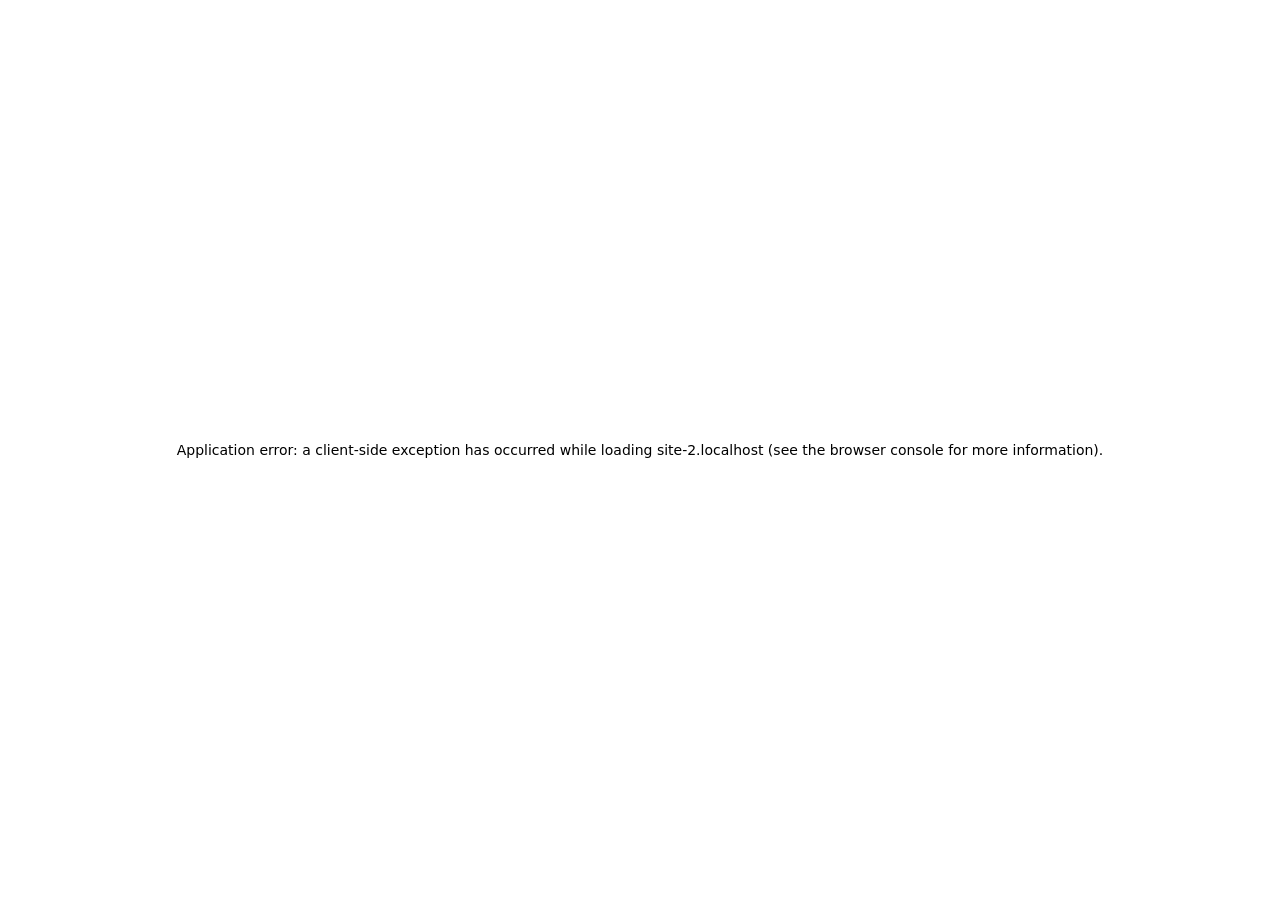
==== commit c1d729f6: "Update index.html" ====
--- a/index.html
+++ b/index.html
@@ -31,7 +31,7 @@
   pointer-events: none;
 }
 </style><style type="text/css">[vaul-drawer]{touch-action:none;will-change:transform;transition:transform .5s cubic-bezier(.32, .72, 0, 1)}[vaul-drawer][vaul-drawer-direction=bottom]{transform:translate3d(0,100%,0)}[vaul-drawer][vaul-drawer-direction=top]{transform:translate3d(0,-100%,0)}[vaul-drawer][vaul-drawer-direction=left]{transform:translate3d(-100%,0,0)}[vaul-drawer][vaul-drawer-direction=right]{transform:translate3d(100%,0,0)}.vaul-dragging .vaul-scrollable [vault-drawer-direction=top]{overflow-y:hidden!important}.vaul-dragging .vaul-scrollable [vault-drawer-direction=bottom]{overflow-y:hidden!important}.vaul-dragging .vaul-scrollable [vault-drawer-direction=left]{overflow-x:hidden!important}.vaul-dragging .vaul-scrollable [vault-drawer-direction=right]{overflow-x:hidden!important}[vaul-drawer][vaul-drawer-visible=true][vaul-drawer-direction=top]{transform:translate3d(0,var(--snap-point-height,0),0)}[vaul-drawer][vaul-drawer-visible=true][vaul-drawer-direction=bottom]{transform:translate3d(0,var(--snap-point-height,0),0)}[vaul-drawer][vaul-drawer-visible=true][vaul-drawer-direction=left]{transform:translate3d(var(--snap-point-height,0),0,0)}[vaul-drawer][vaul-drawer-visible=true][vaul-drawer-direction=right]{transform:translate3d(var(--snap-point-height,0),0,0)}[vaul-overlay]{opacity:0;transition:opacity .5s cubic-bezier(.32, .72, 0, 1)}[vaul-overlay][vaul-drawer-visible=true]{opacity:1}[vaul-drawer]::after{content:'';position:absolute;background:inherit;background-color:inherit}[vaul-drawer][vaul-drawer-direction=top]::after{top:initial;bottom:100%;left:0;right:0;height:200%}[vaul-drawer][vaul-drawer-direction=bottom]::after{top:100%;bottom:initial;left:0;right:0;height:200%}[vaul-drawer][vaul-drawer-direction=left]::after{left:initial;right:100%;top:0;bottom:0;width:200%}[vaul-drawer][vaul-drawer-direction=right]::after{left:100%;right:initial;top:0;bottom:0;width:200%}[vaul-handle]{display:block;position:relative;opacity:.8;margin-left:auto;margin-right:auto;height:5px;width:56px;border-radius:1rem;touch-action:pan-y;cursor:grab}[vaul-handle]:active,[vaul-handle]:hover{opacity:1}[vaul-handle]:active{cursor:grabbing}[vaul-handle-hitarea]{position:absolute;left:50%;top:50%;transform:translate(-50%,-50%);width:max(100%,2.75rem);height:max(100%,2.75rem);touch-action:inherit}[vaul-overlay][vaul-snap-points=true]:not([vaul-snap-points-overlay=true]):not([data-state=closed]){opacity:0}[vaul-overlay][vaul-snap-points-overlay=true]:not([vaul-drawer-visible=false]){opacity:1}@media (hover:hover) and (pointer:fine){[vaul-drawer]{user-select:none}}@media (pointer:fine){[vaul-handle-hitarea]:{width:100%;height:100%}}</style><style type="text/css">:where(html[dir="ltr"]),:where([data-sonner-toaster][dir="ltr"]){--toast-icon-margin-start: -3px;--toast-icon-margin-end: 4px;--toast-svg-margin-start: -1px;--toast-svg-margin-end: 0px;--toast-button-margin-start: auto;--toast-button-margin-end: 0;--toast-close-button-start: 0;--toast-close-button-end: unset;--toast-close-button-transform: translate(-35%, -35%)}:where(html[dir="rtl"]),:where([data-sonner-toaster][dir="rtl"]){--toast-icon-margin-start: 4px;--toast-icon-margin-end: -3px;--toast-svg-margin-start: 0px;--toast-svg-margin-end: -1px;--toast-button-margin-start: 0;--toast-button-margin-end: auto;--toast-close-button-start: unset;--toast-close-button-end: 0;--toast-close-button-transform: translate(35%, -35%)}:where([data-sonner-toaster]){position:fixed;width:var(--width);font-family:ui-sans-serif,system-ui,-apple-system,BlinkMacSystemFont,Segoe UI,Roboto,Helvetica Neue,Arial,Noto Sans,sans-serif,Apple Color Emoji,Segoe UI Emoji,Segoe UI Symbol,Noto Color Emoji;--gray1: hsl(0, 0%, 99%);--gray2: hsl(0, 0%, 97.3%);--gray3: hsl(0, 0%, 95.1%);--gray4: hsl(0, 0%, 93%);--gray5: hsl(0, 0%, 90.9%);--gray6: hsl(0, 0%, 88.7%);--gray7: hsl(0, 0%, 85.8%);--gray8: hsl(0, 0%, 78%);--gray9: hsl(0, 0%, 56.1%);--gray10: hsl(0, 0%, 52.3%);--gray11: hsl(0, 0%, 43.5%);--gray12: hsl(0, 0%, 9%);--border-radius: 8px;box-sizing:border-box;padding:0;margin:0;list-style:none;outline:none;z-index:999999999}:where([data-sonner-toaster][data-x-position="right"]){right:max(var(--offset),env(safe-area-inset-right))}:where([data-sonner-toaster][data-x-position="left"]){left:max(var(--offset),env(safe-area-inset-left))}:where([data-sonner-toaster][data-x-position="center"]){left:50%;transform:translate(-50%)}:where([data-sonner-toaster][data-y-position="top"]){top:max(var(--offset),env(safe-area-inset-top))}:where([data-sonner-toaster][data-y-position="bottom"]){bottom:max(var(--offset),env(safe-area-inset-bottom))}:where([data-sonner-toast]){--y: translateY(100%);--lift-amount: calc(var(--lift) * var(--gap));z-index:var(--z-index);position:absolute;opacity:0;transform:var(--y);filter:blur(0);touch-action:none;transition:transform .4s,opacity .4s,height .4s,box-shadow .2s;box-sizing:border-box;outline:none;overflow-wrap:anywhere}:where([data-sonner-toast][data-styled="true"]){padding:16px;background:var(--normal-bg);border:1px solid var(--normal-border);color:var(--normal-text);border-radius:var(--border-radius);box-shadow:0 4px 12px #0000001a;width:var(--width);font-size:13px;display:flex;align-items:center;gap:6px}:where([data-sonner-toast]:focus-visible){box-shadow:0 4px 12px #0000001a,0 0 0 2px #0003}:where([data-sonner-toast][data-y-position="top"]){top:0;--y: translateY(-100%);--lift: 1;--lift-amount: calc(1 * var(--gap))}:where([data-sonner-toast][data-y-position="bottom"]){bottom:0;--y: translateY(100%);--lift: -1;--lift-amount: calc(var(--lift) * var(--gap))}:where([data-sonner-toast]) :where([data-description]){font-weight:400;line-height:1.4;color:inherit}:where([data-sonner-toast]) :where([data-title]){font-weight:500;line-height:1.5;color:inherit}:where([data-sonner-toast]) :where([data-icon]){display:flex;height:16px;width:16px;position:relative;justify-content:flex-start;align-items:center;flex-shrink:0;margin-left:var(--toast-icon-margin-start);margin-right:var(--toast-icon-margin-end)}:where([data-sonner-toast][data-promise="true"]) :where([data-icon])>svg{opacity:0;transform:scale(.8);transform-origin:center;animation:sonner-fade-in .3s ease forwards}:where([data-sonner-toast]) :where([data-icon])>*{flex-shrink:0}:where([data-sonner-toast]) :where([data-icon]) svg{margin-left:var(--toast-svg-margin-start);margin-right:var(--toast-svg-margin-end)}:where([data-sonner-toast]) :where([data-content]){display:flex;flex-direction:column;gap:2px}[data-sonner-toast][data-styled=true] [data-button]{border-radius:4px;padding-left:8px;padding-right:8px;height:24px;font-size:12px;color:var(--normal-bg);background:var(--normal-text);margin-left:var(--toast-button-margin-start);margin-right:var(--toast-button-margin-end);border:none;cursor:pointer;outline:none;display:flex;align-items:center;flex-shrink:0;transition:opacity .4s,box-shadow .2s}:where([data-sonner-toast]) :where([data-button]):focus-visible{box-shadow:0 0 0 2px #0006}:where([data-sonner-toast]) :where([data-button]):first-of-type{margin-left:var(--toast-button-margin-start);margin-right:var(--toast-button-margin-end)}:where([data-sonner-toast]) :where([data-cancel]){color:var(--normal-text);background:rgba(0,0,0,.08)}:where([data-sonner-toast][data-theme="dark"]) :where([data-cancel]){background:rgba(255,255,255,.3)}:where([data-sonner-toast]) :where([data-close-button]){position:absolute;left:var(--toast-close-button-start);right:var(--toast-close-button-end);top:0;height:20px;width:20px;display:flex;justify-content:center;align-items:center;padding:0;background:var(--gray1);color:var(--gray12);border:1px solid var(--gray4);transform:var(--toast-close-button-transform);border-radius:50%;cursor:pointer;z-index:1;transition:opacity .1s,background .2s,border-color .2s}:where([data-sonner-toast]) :where([data-close-button]):focus-visible{box-shadow:0 4px 12px #0000001a,0 0 0 2px #0003}:where([data-sonner-toast]) :where([data-disabled="true"]){cursor:not-allowed}:where([data-sonner-toast]):hover :where([data-close-button]):hover{background:var(--gray2);border-color:var(--gray5)}:where([data-sonner-toast][data-swiping="true"]):before{content:"";position:absolute;left:0;right:0;height:100%;z-index:-1}:where([data-sonner-toast][data-y-position="top"][data-swiping="true"]):before{bottom:50%;transform:scaleY(3) translateY(50%)}:where([data-sonner-toast][data-y-position="bottom"][data-swiping="true"]):before{top:50%;transform:scaleY(3) translateY(-50%)}:where([data-sonner-toast][data-swiping="false"][data-removed="true"]):before{content:"";position:absolute;inset:0;transform:scaleY(2)}:where([data-sonner-toast]):after{content:"";position:absolute;left:0;height:calc(var(--gap) + 1px);bottom:100%;width:100%}:where([data-sonner-toast][data-mounted="true"]){--y: translateY(0);opacity:1}:where([data-sonner-toast][data-expanded="false"][data-front="false"]){--scale: var(--toasts-before) * .05 + 1;--y: translateY(calc(var(--lift-amount) * var(--toasts-before))) scale(calc(-1 * var(--scale)));height:var(--front-toast-height)}:where([data-sonner-toast])>*{transition:opacity .4s}:where([data-sonner-toast][data-expanded="false"][data-front="false"][data-styled="true"])>*{opacity:0}:where([data-sonner-toast][data-visible="false"]){opacity:0;pointer-events:none}:where([data-sonner-toast][data-mounted="true"][data-expanded="true"]){--y: translateY(calc(var(--lift) * var(--offset)));height:var(--initial-height)}:where([data-sonner-toast][data-removed="true"][data-front="true"][data-swipe-out="false"]){--y: translateY(calc(var(--lift) * -100%));opacity:0}:where([data-sonner-toast][data-removed="true"][data-front="false"][data-swipe-out="false"][data-expanded="true"]){--y: translateY(calc(var(--lift) * var(--offset) + var(--lift) * -100%));opacity:0}:where([data-sonner-toast][data-removed="true"][data-front="false"][data-swipe-out="false"][data-expanded="false"]){--y: translateY(40%);opacity:0;transition:transform .5s,opacity .2s}:where([data-sonner-toast][data-removed="true"][data-front="false"]):before{height:calc(var(--initial-height) + 20%)}[data-sonner-toast][data-swiping=true]{transform:var(--y) translateY(var(--swipe-amount, 0px));transition:none}[data-sonner-toast][data-swipe-out=true][data-y-position=bottom],[data-sonner-toast][data-swipe-out=true][data-y-position=top]{animation:swipe-out .2s ease-out forwards}@keyframes swipe-out{0%{transform:translateY(calc(var(--lift) * var(--offset) + var(--swipe-amount)));opacity:1}to{transform:translateY(calc(var(--lift) * var(--offset) + var(--swipe-amount) + var(--lift) * -100%));opacity:0}}@media (max-width: 600px){[data-sonner-toaster]{position:fixed;--mobile-offset: 16px;right:var(--mobile-offset);left:var(--mobile-offset);width:100%}[data-sonner-toaster] [data-sonner-toast]{left:0;right:0;width:calc(100% - var(--mobile-offset) * 2)}[data-sonner-toaster][data-x-position=left]{left:var(--mobile-offset)}[data-sonner-toaster][data-y-position=bottom]{bottom:20px}[data-sonner-toaster][data-y-position=top]{top:20px}[data-sonner-toaster][data-x-position=center]{left:var(--mobile-offset);right:var(--mobile-offset);transform:none}}[data-sonner-toaster][data-theme=light]{--normal-bg: #fff;--normal-border: var(--gray4);--normal-text: var(--gray12);--success-bg: hsl(143, 85%, 96%);--success-border: hsl(145, 92%, 91%);--success-text: hsl(140, 100%, 27%);--info-bg: hsl(208, 100%, 97%);--info-border: hsl(221, 91%, 91%);--info-text: hsl(210, 92%, 45%);--warning-bg: hsl(49, 100%, 97%);--warning-border: hsl(49, 91%, 91%);--warning-text: hsl(31, 92%, 45%);--error-bg: hsl(359, 100%, 97%);--error-border: hsl(359, 100%, 94%);--error-text: hsl(360, 100%, 45%)}[data-sonner-toaster][data-theme=light] [data-sonner-toast][data-invert=true]{--normal-bg: #000;--normal-border: hsl(0, 0%, 20%);--normal-text: var(--gray1)}[data-sonner-toaster][data-theme=dark] [data-sonner-toast][data-invert=true]{--normal-bg: #fff;--normal-border: var(--gray3);--normal-text: var(--gray12)}[data-sonner-toaster][data-theme=dark]{--normal-bg: #000;--normal-border: hsl(0, 0%, 20%);--normal-text: var(--gray1);--success-bg: hsl(150, 100%, 6%);--success-border: hsl(147, 100%, 12%);--success-text: hsl(150, 86%, 65%);--info-bg: hsl(215, 100%, 6%);--info-border: hsl(223, 100%, 12%);--info-text: hsl(216, 87%, 65%);--warning-bg: hsl(64, 100%, 6%);--warning-border: hsl(60, 100%, 12%);--warning-text: hsl(46, 87%, 65%);--error-bg: hsl(358, 76%, 10%);--error-border: hsl(357, 89%, 16%);--error-text: hsl(358, 100%, 81%)}[data-rich-colors=true] [data-sonner-toast][data-type=success],[data-rich-colors=true] [data-sonner-toast][data-type=success] [data-close-button]{background:var(--success-bg);border-color:var(--success-border);color:var(--success-text)}[data-rich-colors=true] [data-sonner-toast][data-type=info],[data-rich-colors=true] [data-sonner-toast][data-type=info] [data-close-button]{background:var(--info-bg);border-color:var(--info-border);color:var(--info-text)}[data-rich-colors=true] [data-sonner-toast][data-type=warning],[data-rich-colors=true] [data-sonner-toast][data-type=warning] [data-close-button]{background:var(--warning-bg);border-color:var(--warning-border);color:var(--warning-text)}[data-rich-colors=true] [data-sonner-toast][data-type=error],[data-rich-colors=true] [data-sonner-toast][data-type=error] [data-close-button]{background:var(--error-bg);border-color:var(--error-border);color:var(--error-text)}.sonner-loading-wrapper{--size: 16px;height:var(--size);width:var(--size);position:absolute;inset:0;z-index:10}.sonner-loading-wrapper[data-visible=false]{transform-origin:center;animation:sonner-fade-out .2s ease forwards}.sonner-spinner{position:relative;top:50%;left:50%;height:var(--size);width:var(--size)}.sonner-loading-bar{animation:sonner-spin 1.2s linear infinite;background:var(--gray11);border-radius:6px;height:8%;left:-10%;position:absolute;top:-3.9%;width:24%}.sonner-loading-bar:nth-child(1){animation-delay:-1.2s;transform:rotate(.0001deg) translate(146%)}.sonner-loading-bar:nth-child(2){animation-delay:-1.1s;transform:rotate(30deg) translate(146%)}.sonner-loading-bar:nth-child(3){animation-delay:-1s;transform:rotate(60deg) translate(146%)}.sonner-loading-bar:nth-child(4){animation-delay:-.9s;transform:rotate(90deg) translate(146%)}.sonner-loading-bar:nth-child(5){animation-delay:-.8s;transform:rotate(120deg) translate(146%)}.sonner-loading-bar:nth-child(6){animation-delay:-.7s;transform:rotate(150deg) translate(146%)}.sonner-loading-bar:nth-child(7){animation-delay:-.6s;transform:rotate(180deg) translate(146%)}.sonner-loading-bar:nth-child(8){animation-delay:-.5s;transform:rotate(210deg) translate(146%)}.sonner-loading-bar:nth-child(9){animation-delay:-.4s;transform:rotate(240deg) translate(146%)}.sonner-loading-bar:nth-child(10){animation-delay:-.3s;transform:rotate(270deg) translate(146%)}.sonner-loading-bar:nth-child(11){animation-delay:-.2s;transform:rotate(300deg) translate(146%)}.sonner-loading-bar:nth-child(12){animation-delay:-.1s;transform:rotate(330deg) translate(146%)}@keyframes sonner-fade-in{0%{opacity:0;transform:scale(.8)}to{opacity:1;transform:scale(1)}}@keyframes sonner-fade-out{0%{opacity:1;transform:scale(1)}to{opacity:0;transform:scale(.8)}}@keyframes sonner-spin{0%{opacity:1}to{opacity:.15}}@media (prefers-reduced-motion){[data-sonner-toast],[data-sonner-toast]>*,.sonner-loading-bar{transition:none!important;animation:none!important}}.sonner-loader{position:absolute;top:50%;left:50%;transform:translate(-50%,-50%);transform-origin:center;transition:opacity .2s,transform .2s}.sonner-loader[data-visible=false]{opacity:0;transform:scale(.8) translate(-50%,-50%)}
-</style></head><body><div hidden=""><!--$--><!--/$--></div><!--$--><!--$--><!--/$--><!--/$--><script src="./webpack-8c88acf302728761.js" id="_R_" async=""></script><script>(self.__next_f=self.__next_f||[]).push([0])</script><script>self.__next_f.push([1,"1:\"$Sreact.fragment\"\n3:I[85341,[],\"\"]\n4:I[90025,[],\"\"]\n5:I[41012,[],\"ClientPageRoot\"]\n"])</script><script>self.__next_f.push([1,"6:I[32984,[\"9386\",\"static/chunks/7d384bb9-fa1047124d2b8074.js\",\"38\",\"static/chunks/cff6e2ba-1cf94efeed2b28ad.js\",\"4129\",\"static/chunks/7bf36345-c932309adf2be8c7.js\",\"3327\",\"static/chunks/29e43830-0c7f3bbd995d235c.js\",\"3263\",\"static/chunks/c7dfc041-1baca9a459a34b13.js\",\"4288\",\"static/chunks/c3110d36-9a87d8d5a24f666e.js\",\"3916\",\"static/chunks/3916-75f6b0157a009f89.js\",\"3909\",\"static/chunks/3909-f833aae713011330.js\",\"7078\",\"static/chunks/7078-cb30364ce4c7de0a.js\",\"3994\",\"static/chunks/3994-8749eb07ca8789d8.js\",\"1815\",\"static/chunks/1815-7d58e7f686c17e2e.js\",\"937\",\"static/chunks/937-6dfeaa3249640f2e.js\",\"1410\",\"static/chunks/1410-f8fd5378025c94dc.js\",\"6799\",\"static/chunks/6799-c12dcc7378a92992.js\",\"992\",\"static/chunks/992-d93091849e469339.js\",\"7291\",\"static/chunks/7291-5a63233eb77fe316.js\",\"4916\",\"static/chunks/4916-c892639931fba86b.js\",\"9354\",\"static/chunks/9354-48cb0e0c44856026.js\",\"7377\",\"static/chunks/7377-b7ef6d8c2d452f6a.js\",\"2984\",\"static/chunks/2984-c942d9814a932f5f.js\",\"3375\",\"static/chunks/app/artifact/%5BartifactId%5D/page-a5e27ec4cb2d2a27.js\"],\"default\"]\n"])</script><script>self.__next_f.push([1,"7:I[15104,[],\"OutletBoundary\"]\n9:I[94777,[],\"AsyncMetadataOutlet\"]\nb:I[15104,[],\"ViewportBoundary\"]\nd:I[15104,[],\"MetadataBoundary\"]\ne:\"$Sreact.suspense\"\n10:I[34431,[],\"\"]\n11:I[27694,[\"6799\",\"static/chunks/6799-c12dcc7378a92992.js\",\"7177\",\"static/chunks/app/layout-48bf3a24a275b1f6.js\"],\"ClientConfigurationProvider\"]\n12:I[66793,[\"6799\",\"static/chunks/6799-c12dcc7378a92992.js\",\"7177\",\"static/chunks/app/layout-48bf3a24a275b1f6.js\"],\"Providers\"]\n:HL[\"/_next/static/css/4c1c1b178f5f2484.css\",\"style\"]\n:HL[\"/_next/static/css/f72d5b7357e6fe4d.css\",\"style\"]\n:HL[\"/_next/static/css/eeed3600c8d02867.css\",\"style\"]\n:HL[\"/_next/static/css/a1d0ea41a6a74ab8.css\",\"style\"]\n:HL[\"/_next/static/css/f1f7e81910267b1a.css\",\"style\"]\n:HL[\"/_next/static/css/5d27c8ef3d8caaec.css\",\"style\"]\n:HL[\"/_next/static/css/0e4a456dff2b9687.css\",\"style\"]\n"])</script><script>self.__next_f.push([1,"0:{\"P\":null,\"b\":\"OUvKImbH-wq7wnyYT9W6h\",\"p\":\"\",\"c\":[\"\",\"artifact\",\"df813caa-4810-423a-b489-e0cabd30fd9c?domain=\u0026errorReportingMode=parent\u0026formattedSpreadsheets=true\"],\"i\":false,\"f\":[[[\"\",{\"children\":[\"artifact\",{\"children\":[[\"artifactId\",\"df813caa-4810-423a-b489-e0cabd30fd9c\",\"d\"],{\"children\":[\"__PAGE__?{\\\"domain\\\":\\\"\\\",\\\"errorReportingMode\\\":\\\"parent\\\",\\\"formattedSpreadsheets\\\":\\\"true\\\"}\",{}]}]}]},\"$undefined\",\"$undefined\",true],[\"\",[\"$\",\"$1\",\"c\",{\"children\":[[[\"$\",\"link\",\"0\",{\"rel\":\"stylesheet\",\"href\":\"/_next/static/css/4c1c1b178f5f2484.css\",\"precedence\":\"next\",\"crossOrigin\":\"$undefined\",\"nonce\":\"$undefined\"}],[\"$\",\"link\",\"1\",{\"rel\":\"stylesheet\",\"href\":\"/_next/static/css/f72d5b7357e6fe4d.css\",\"precedence\":\"next\",\"crossOrigin\":\"$undefined\",\"nonce\":\"$undefined\"}]],\"$L2\"]}],{\"children\":[\"artifact\",[\"$\",\"$1\",\"c\",{\"children\":[null,[\"$\",\"$L3\",null,{\"parallelRouterKey\":\"children\",\"error\":\"$undefined\",\"errorStyles\":\"$undefined\",\"errorScripts\":\"$undefined\",\"template\":[\"$\",\"$L4\",null,{}],\"templateStyles\":\"$undefined\",\"templateScripts\":\"$undefined\",\"notFound\":\"$undefined\",\"forbidden\":\"$undefined\",\"unauthorized\":\"$undefined\"}]]}],{\"children\":[[\"artifactId\",\"df813caa-4810-423a-b489-e0cabd30fd9c\",\"d\"],[\"$\",\"$1\",\"c\",{\"children\":[null,[\"$\",\"$L3\",null,{\"parallelRouterKey\":\"children\",\"error\":\"$undefined\",\"errorStyles\":\"$undefined\",\"errorScripts\":\"$undefined\",\"template\":[\"$\",\"$L4\",null,{}],\"templateStyles\":\"$undefined\",\"templateScripts\":\"$undefined\",\"notFound\":\"$undefined\",\"forbidden\":\"$undefined\",\"unauthorized\":\"$undefined\"}]]}],{\"children\":[\"__PAGE__\",[\"$\",\"$1\",\"c\",{\"children\":[[\"$\",\"$L5\",null,{\"Component\":\"$6\",\"searchParams\":{\"domain\":\"\",\"errorReportingMode\":\"parent\",\"formattedSpreadsheets\":\"true\"},\"params\":{\"artifactId\":\"df813caa-4810-423a-b489-e0cabd30fd9c\"}}],[[\"$\",\"link\",\"0\",{\"rel\":\"stylesheet\",\"href\":\"/_next/static/css/eeed3600c8d02867.css\",\"precedence\":\"next\",\"crossOrigin\":\"$undefined\",\"nonce\":\"$undefined\"}],[\"$\",\"link\",\"1\",{\"rel\":\"stylesheet\",\"href\":\"/_next/static/css/a1d0ea41a6a74ab8.css\",\"precedence\":\"next\",\"crossOrigin\":\"$undefined\",\"nonce\":\"$undefined\"}],[\"$\",\"link\",\"2\",{\"rel\":\"stylesheet\",\"href\":\"/_next/static/css/f1f7e81910267b1a.css\",\"precedence\":\"next\",\"crossOrigin\":\"$undefined\",\"nonce\":\"$undefined\"}],[\"$\",\"link\",\"3\",{\"rel\":\"stylesheet\",\"href\":\"/_next/static/css/5d27c8ef3d8caaec.css\",\"precedence\":\"next\",\"crossOrigin\":\"$undefined\",\"nonce\":\"$undefined\"}],[\"$\",\"link\",\"4\",{\"rel\":\"stylesheet\",\"href\":\"/_next/static/css/0e4a456dff2b9687.css\",\"precedence\":\"next\",\"crossOrigin\":\"$undefined\",\"nonce\":\"$undefined\"}]],[\"$\",\"$L7\",null,{\"children\":[\"$L8\",[\"$\",\"$L9\",null,{\"promise\":\"$@a\"}]]}]]}],{},null,false]},null,false]},null,false]},[[\"$\",\"div\",\"l\",{\"className\":\"loader\"}],[],[]],false],[\"$\",\"$1\",\"h\",{\"children\":[null,[[\"$\",\"$Lb\",null,{\"children\":\"$Lc\"}],null],[\"$\",\"$Ld\",null,{\"children\":[\"$\",\"div\",null,{\"hidden\":true,\"children\":[\"$\",\"$e\",null,{\"fallback\":null,\"children\":\"$Lf\"}]}]}]]}],false]],\"m\":\"$undefined\",\"G\":[\"$10\",[]],\"s\":false,\"S\":false}\n"])</script><script>self.__next_f.push([1,"2:[\"$\",\"html\",null,{\"lang\":\"en\",\"children\":[\"$\",\"body\",null,{\"children\":[\"$\",\"$L11\",null,{\"value\":{\"defaultParentOrigin\":\"claude.ai\",\"allowedParentOrigins\":[\"https://claude.ai\",\"https://preview.claude.ai\",\"https://claude.site\",\"https://feedback.anthropic.com\",\"app://localhost\"]},\"children\":[\"$\",\"$L12\",null,{\"children\":[\"$\",\"$L3\",null,{\"parallelRouterKey\":\"children\",\"error\":\"$undefined\",\"errorStyles\":\"$undefined\",\"errorScripts\":\"$undefined\",\"template\":[\"$\",\"$L4\",null,{}],\"templateStyles\":\"$undefined\",\"templateScripts\":\"$undefined\",\"notFound\":[[[\"$\",\"title\",null,{\"children\":\"404: This page could not be found.\"}],[\"$\",\"div\",null,{\"style\":{\"fontFamily\":\"system-ui,\\\"Segoe UI\\\",Roboto,Helvetica,Arial,sans-serif,\\\"Apple Color Emoji\\\",\\\"Segoe UI Emoji\\\"\",\"height\":\"100vh\",\"textAlign\":\"center\",\"display\":\"flex\",\"flexDirection\":\"column\",\"alignItems\":\"center\",\"justifyContent\":\"center\"},\"children\":[\"$\",\"div\",null,{\"children\":[[\"$\",\"style\",null,{\"dangerouslySetInnerHTML\":{\"__html\":\"body{color:#000;background:#fff;margin:0}.next-error-h1{border-right:1px solid rgba(0,0,0,.3)}@media (prefers-color-scheme:dark){body{color:#fff;background:#000}.next-error-h1{border-right:1px solid rgba(255,255,255,.3)}}\"}}],[\"$\",\"h1\",null,{\"className\":\"next-error-h1\",\"style\":{\"display\":\"inline-block\",\"margin\":\"0 20px 0 0\",\"padding\":\"0 23px 0 0\",\"fontSize\":24,\"fontWeight\":500,\"verticalAlign\":\"top\",\"lineHeight\":\"49px\"},\"children\":404}],[\"$\",\"div\",null,{\"style\":{\"display\":\"inline-block\"},\"children\":[\"$\",\"h2\",null,{\"style\":{\"fontSize\":14,\"fontWeight\":400,\"lineHeight\":\"49px\",\"margin\":0},\"children\":\"This page could not be found.\"}]}]]}]}]],[]],\"forbidden\":\"$undefined\",\"unauthorized\":\"$undefined\"}]}]}]}]}]\n"])</script><script>self.__next_f.push([1,"c:[[\"$\",\"meta\",\"0\",{\"charSet\":\"utf-8\"}],[\"$\",\"meta\",\"1\",{\"name\":\"viewport\",\"content\":\"width=device-width, initial-scale=1\"}]]\n8:null\na:{\"metadata\":[[\"$\",\"title\",\"0\",{\"children\":\"Claude User Content\"}],[\"$\",\"meta\",\"1\",{\"name\":\"description\",\"content\":\"Talk with Claude, an AI assistant from Anthropic\"}],[\"$\",\"link\",\"2\",{\"rel\":\"manifest\",\"href\":\"/manifest.json\",\"crossOrigin\":\"$undefined\"}]],\"error\":null,\"digest\":\"$undefined\"}\nf:\"$a:metadata\"\n"])</script><next-route-announcer style="position: absolute;"><template shadowrootmode="open"><div aria-live="assertive" id="__next-route-announcer__" role="alert" style="position: absolute; border: 0px; height: 1px; margin: -1px; padding: 0px; width: 1px; clip: rect(0px, 0px, 0px, 0px); overflow: hidden; white-space: nowrap; overflow-wrap: normal;"></div></template></next-route-announcer><div id="artifacts-component-root-react" data-theme="claude" data-mode="light" class="min-h-full w-full"><div style="font-family: &quot;Trebuchet MS&quot;, &quot;Lucida Grande&quot;, sans-serif; background: rgb(10, 15, 30); min-height: 100vh; color: rgb(241, 245, 249); padding: 0px;"><div style="background: linear-gradient(90deg, rgb(15, 23, 42) 0%, rgb(30, 41, 59) 50%, rgb(15, 23, 42) 100%); border-bottom: 2px solid rgb(180, 83, 9); padding: 18px 32px; display: flex; align-items: center; justify-content: space-between; box-shadow: rgba(180, 83, 9, 0.2) 0px 4px 30px;"><div><div style="display: flex; align-items: center; gap: 12px;"><div style="width: 8px; height: 40px; background: linear-gradient(rgb(217, 119, 6), rgb(180, 83, 9)); border-radius: 4px;"></div><div><div style="font-size: 20px; font-weight: 800; color: rgb(251, 191, 36); letter-spacing: 0.05em;">⛏ ANTAMINA</div><div style="font-size: 11px; color: rgb(148, 163, 184); letter-spacing: 0.15em; text-transform: uppercase;">Reporte de Actividades de Comunicación · EC</div></div></div></div><div style="text-align: right;"><div style="font-size: 13px; color: rgb(251, 191, 36); font-weight: 700;">Período: Abril – Mayo 2026</div><div style="font-size: 11px; color: rgb(148, 163, 184);">Reportes 04 · 05 · 06</div></div></div><div style="padding: 24px 32px;"><div style="display: flex; gap: 16px; margin-bottom: 28px; flex-wrap: wrap;"><div style="background: linear-gradient(135deg, rgb(30, 41, 59) 0%, rgb(15, 23, 42) 100%); border: 1px solid rgba(251, 191, 36, 0.2); border-radius: 12px; padding: 20px 24px; display: flex; flex-direction: column; gap: 6px; box-shadow: rgba(251, 191, 36, 0.133) 0px 0px 20px; flex: 1 1 0%; min-width: 180px;"><div style="font-size: 22px;">💰</div><div style="color: rgb(148, 163, 184); font-size: 11px; font-weight: 600; letter-spacing: 0.1em; text-transform: uppercase;">Total Comprometido</div><div style="color: rgb(251, 191, 36); font-size: 24px; font-weight: 800; font-family: Georgia, serif;">S/. 21,637.80</div><div style="color: rgb(148, 163, 184); font-size: 11px;">3 reportes consolidados</div></div><div style="background: linear-gradient(135deg, rgb(30, 41, 59) 0%, rgb(15, 23, 42) 100%); border: 1px solid rgba(34, 197, 94, 0.2); border-radius: 12px; padding: 20px 24px; display: flex; flex-direction: column; gap: 6px; box-shadow: rgba(34, 197, 94, 0.133) 0px 0px 20px; flex: 1 1 0%; min-width: 180px;"><div style="font-size: 22px;">✅</div><div style="color: rgb(148, 163, 184); font-size: 11px; font-weight: 600; letter-spacing: 0.1em; text-transform: uppercase;">Total Pagado</div><div style="color: rgb(34, 197, 94); font-size: 24px; font-weight: 800; font-family: Georgia, serif;">S/. 21,637.80</div><div style="color: rgb(148, 163, 184); font-size: 11px;">100.0% del total</div></div><div style="background: linear-gradient(135deg, rgb(30, 41, 59) 0%, rgb(15, 23, 42) 100%); border: 1px solid rgba(245, 158, 11, 0.2); border-radius: 12px; padding: 20px 24px; display: flex; flex-direction: column; gap: 6px; box-shadow: rgba(245, 158, 11, 0.133) 0px 0px 20px; flex: 1 1 0%; min-width: 180px;"><div style="font-size: 22px;">⏳</div><div style="color: rgb(148, 163, 184); font-size: 11px; font-weight: 600; letter-spacing: 0.1em; text-transform: uppercase;">Total Pendiente</div><div style="color: rgb(245, 158, 11); font-size: 24px; font-weight: 800; font-family: Georgia, serif;">S/. 0.00</div><div style="color: rgb(148, 163, 184); font-size: 11px;">0.0% pendiente</div></div><div style="background: linear-gradient(135deg, rgb(30, 41, 59) 0%, rgb(15, 23, 42) 100%); border: 1px solid rgba(96, 165, 250, 0.2); border-radius: 12px; padding: 20px 24px; display: flex; flex-direction: column; gap: 6px; box-shadow: rgba(96, 165, 250, 0.133) 0px 0px 20px; flex: 1 1 0%; min-width: 180px;"><div style="font-size: 22px;">🏢</div><div style="color: rgb(148, 163, 184); font-size: 11px; font-weight: 600; letter-spacing: 0.1em; text-transform: uppercase;">Proveedores</div><div style="color: rgb(96, 165, 250); font-size: 24px; font-weight: 800; font-family: Georgia, serif;">14</div><div style="color: rgb(148, 163, 184); font-size: 11px;">14 medios activos</div></div><div style="background: linear-gradient(135deg, rgb(30, 41, 59) 0%, rgb(15, 23, 42) 100%); border: 1px solid rgba(167, 139, 250, 0.2); border-radius: 12px; padding: 20px 24px; display: flex; flex-direction: column; gap: 6px; box-shadow: rgba(167, 139, 250, 0.133) 0px 0px 20px; flex: 1 1 0%; min-width: 180px;"><div style="font-size: 22px;">📍</div><div style="color: rgb(148, 163, 184); font-size: 11px; font-weight: 600; letter-spacing: 0.1em; text-transform: uppercase;">Localidades</div><div style="color: rgb(167, 139, 250); font-size: 24px; font-weight: 800; font-family: Georgia, serif;">2</div><div style="color: rgb(148, 163, 184); font-size: 11px;">San Marcos · Huaraz</div></div></div><div style="display: flex; gap: 4px; margin-bottom: 24px; border-bottom: 1px solid rgb(51, 65, 85);"><button style="background: rgb(180, 83, 9); border-width: medium; border-style: none; border-color: currentcolor; border-image: initial; color: rgb(255, 255, 255); padding: 10px 20px; border-radius: 8px 8px 0px 0px; cursor: pointer; font-weight: 700; font-size: 13px; transition: 0.2s;">📊 Resumen</button><button style="background: transparent; border-width: medium; border-style: none; border-color: currentcolor; border-image: initial; color: rgb(148, 163, 184); padding: 10px 20px; border-radius: 8px 8px 0px 0px; cursor: pointer; font-weight: 400; font-size: 13px; transition: 0.2s;">📋 Detalle por Reporte</button><button style="background: transparent; border-width: medium; border-style: none; border-color: currentcolor; border-image: initial; color: rgb(148, 163, 184); padding: 10px 20px; border-radius: 8px 8px 0px 0px; cursor: pointer; font-weight: 400; font-size: 13px; transition: 0.2s;">👥 Proveedores</button></div><div><div style="display: grid; grid-template-columns: 1fr 1fr 1fr; gap: 20px; margin-bottom: 24px;"><div style="grid-column: span 2; background: rgb(30, 41, 59); border-radius: 12px; padding: 20px; border: 1px solid rgb(51, 65, 85);"><div style="font-size: 14px; font-weight: 700; color: rgb(251, 191, 36); margin-bottom: 16px;">💹 Pagos por Reporte (S/.)</div><div class="recharts-responsive-container" style="width: 100%; height: 220px; min-width: 0px;"><div class="recharts-wrapper" style="position: relative; cursor: default; width: 100%; height: 100%; max-height: 220px; max-width: 797px;"><svg class="recharts-surface" width="797" height="220" viewBox="0 0 797 220" style="width: 100%; height: 100%;"><title></title><desc></desc><defs><clippath id="recharts1-clip"><rect x="65" y="5" height="162" width="727"></rect></clippath></defs><g class="recharts-cartesian-grid"><g class="recharts-cartesian-grid-horizontal"><line stroke-dasharray="3 3" stroke="#334155" fill="none" x="65" y="5" width="727" height="162" x1="65" y1="167" x2="792" y2="167"></line><line stroke-dasharray="3 3" stroke="#334155" fill="none" x="65" y="5" width="727" height="162" x1="65" y1="126.5" x2="792" y2="126.5"></line><line stroke-dasharray="3 3" stroke="#334155" fill="none" x="65" y="5" width="727" height="162" x1="65" y1="86" x2="792" y2="86"></line><line stroke-dasharray="3 3" stroke="#334155" fill="none" x="65" y="5" width="727" height="162" x1="65" y1="45.5" x2="792" y2="45.5"></line><line stroke-dasharray="3 3" stroke="#334155" fill="none" x="65" y="5" width="727" height="162" x1="65" y1="5" x2="792" y2="5"></line></g><g class="recharts-cartesian-grid-vertical"><line stroke-dasharray="3 3" stroke="#334155" fill="none" x="65" y="5" width="727" height="162" x1="186.16666666666669" y1="5" x2="186.16666666666669" y2="167"></line><line stroke-dasharray="3 3" stroke="#334155" fill="none" x="65" y="5" width="727" height="162" x1="428.50000000000006" y1="5" x2="428.50000000000006" y2="167"></line><line stroke-dasharray="3 3" stroke="#334155" fill="none" x="65" y="5" width="727" height="162" x1="670.8333333333334" y1="5" x2="670.8333333333334" y2="167"></line><line stroke-dasharray="3 3" stroke="#334155" fill="none" x="65" y="5" width="727" height="162" x1="65" y1="5" x2="65" y2="167"></line><line stroke-dasharray="3 3" stroke="#334155" fill="none" x="65" y="5" width="727" height="162" x1="792" y1="5" x2="792" y2="167"></line></g></g><g class="recharts-layer recharts-cartesian-axis recharts-xAxis xAxis"><line orientation="bottom" width="727" height="30" x="65" y="167" class="recharts-cartesian-axis-line" stroke="#666" fill="none" x1="65" y1="167" x2="792" y2="167"></line><g class="recharts-cartesian-axis-ticks"><g class="recharts-layer recharts-cartesian-axis-tick"><line orientation="bottom" width="727" height="30" x="65" y="167" class="recharts-cartesian-axis-tick-line" stroke="#666" fill="none" x1="186.16666666666669" y1="173" x2="186.16666666666669" y2="167"></line><text orientation="bottom" width="727" height="30" stroke="none" font-size="11" x="186.16666666666669" y="175" class="recharts-text recharts-cartesian-axis-tick-value" text-anchor="middle" fill="#94a3b8"><tspan x="186.16666666666669" dy="0.71em">Reporte 04 Abril</tspan></text></g><g class="recharts-layer recharts-cartesian-axis-tick"><line orientation="bottom" width="727" height="30" x="65" y="167" class="recharts-cartesian-axis-tick-line" stroke="#666" fill="none" x1="428.50000000000006" y1="173" x2="428.50000000000006" y2="167"></line><text orientation="bottom" width="727" height="30" stroke="none" font-size="11" x="428.50000000000006" y="175" class="recharts-text recharts-cartesian-axis-tick-value" text-anchor="middle" fill="#94a3b8"><tspan x="428.50000000000006" dy="0.71em">Reporte 05 Mayo L1</tspan></text></g><g class="recharts-layer recharts-cartesian-axis-tick"><line orientation="bottom" width="727" height="30" x="65" y="167" class="recharts-cartesian-axis-tick-line" stroke="#666" fill="none" x1="670.8333333333334" y1="173" x2="670.8333333333334" y2="167"></line><text orientation="bottom" width="727" height="30" stroke="none" font-size="11" x="670.8333333333334" y="175" class="recharts-text recharts-cartesian-axis-tick-value" text-anchor="middle" fill="#94a3b8"><tspan x="670.8333333333334" dy="0.71em">Reporte 06 Mayo L2</tspan></text></g></g></g><g class="recharts-layer recharts-cartesian-axis recharts-yAxis yAxis"><line orientation="left" width="60" height="162" x="5" y="5" class="recharts-cartesian-axis-line" stroke="#666" fill="none" x1="65" y1="5" x2="65" y2="167"></line><g class="recharts-cartesian-axis-ticks"><g class="recharts-layer recharts-cartesian-axis-tick"><line orientation="left" width="60" height="162" x="5" y="5" class="recharts-cartesian-axis-tick-line" stroke="#666" fill="none" x1="59" y1="167" x2="65" y2="167"></line><text orientation="left" width="60" height="162" stroke="none" font-size="11" x="57" y="167" class="recharts-text recharts-cartesian-axis-tick-value" text-anchor="end" fill="#94a3b8"><tspan x="57" dy="0.355em">S/.0K</tspan></text></g><g class="recharts-layer recharts-cartesian-axis-tick"><line orientation="left" width="60" height="162" x="5" y="5" class="recharts-cartesian-axis-tick-line" stroke="#666" fill="none" x1="59" y1="126.5" x2="65" y2="126.5"></line><text orientation="left" width="60" height="162" stroke="none" font-size="11" x="57" y="126.5" class="recharts-text recharts-cartesian-axis-tick-value" text-anchor="end" fill="#94a3b8"><tspan x="57" dy="0.355em">S/.3K</tspan></text></g><g class="recharts-layer recharts-cartesian-axis-tick"><line orientation="left" width="60" height="162" x="5" y="5" class="recharts-cartesian-axis-tick-line" stroke="#666" fill="none" x1="59" y1="86" x2="65" y2="86"></line><text orientation="left" width="60" height="162" stroke="none" font-size="11" x="57" y="86" class="recharts-text recharts-cartesian-axis-tick-value" text-anchor="end" fill="#94a3b8"><tspan x="57" dy="0.355em">S/.6K</tspan></text></g><g class="recharts-layer recharts-cartesian-axis-tick"><line orientation="left" width="60" height="162" x="5" y="5" class="recharts-cartesian-axis-tick-line" stroke="#666" fill="none" x1="59" y1="45.5" x2="65" y2="45.5"></line><text orientation="left" width="60" height="162" stroke="none" font-size="11" x="57" y="45.5" class="recharts-text recharts-cartesian-axis-tick-value" text-anchor="end" fill="#94a3b8"><tspan x="57" dy="0.355em">S/.9K</tspan></text></g><g class="recharts-layer recharts-cartesian-axis-tick"><line orientation="left" width="60" height="162" x="5" y="5" class="recharts-cartesian-axis-tick-line" stroke="#666" fill="none" x1="59" y1="5" x2="65" y2="5"></line><text orientation="left" width="60" height="162" stroke="none" font-size="11" x="57" y="8.25" class="recharts-text recharts-cartesian-axis-tick-value" text-anchor="end" fill="#94a3b8"><tspan x="57" dy="0.355em">S/.12K</tspan></text></g></g></g><g class="recharts-layer recharts-bar"><g class="recharts-layer recharts-bar-rectangles"><g class="recharts-layer"><g class="recharts-layer recharts-bar-rectangle"><path x="89.23333333333333" y="48.2" width="94" height="118.8" radius="4,4,0,0" name="Reporte 04
+</style></head><body><div hidden=""><!--$--><!--/$--></div><!--$--><!--$--><!--/$--><!--/$--><script src="./webpack-8c88acf302728761.js" id="_R_" async=""></script><script>(self.__next_f=self.__next_f||[]).push([0])</script><script>self.__next_f.push([1,"1:\"$Sreact.fragment\"\n3:I[85341,[],\"\"]\n4:I[90025,[],\"\"]\n5:I[41012,[],\"ClientPageRoot\"]\n"])</script><script>self.__next_f.push([1,"6:I[32984,[\"9386\",\"static/chunks/7d384bb9-fa1047124d2b8074.js\",\"38\",\"static/chunks/cff6e2ba-1cf94efeed2b28ad.js\",\"4129\",\"static/chunks/7bf36345-c932309adf2be8c7.js\",\"3327\",\"static/chunks/29e43830-0c7f3bbd995d235c.js\",\"3263\",\"static/chunks/c7dfc041-1baca9a459a34b13.js\",\"4288\",\"static/chunks/c3110d36-9a87d8d5a24f666e.js\",\"3916\",\"static/chunks/3916-75f6b0157a009f89.js\",\"3909\",\"static/chunks/3909-f833aae713011330.js\",\"7078\",\"static/chunks/7078-cb30364ce4c7de0a.js\",\"3994\",\"static/chunks/3994-8749eb07ca8789d8.js\",\"1815\",\"static/chunks/1815-7d58e7f686c17e2e.js\",\"937\",\"static/chunks/937-6dfeaa3249640f2e.js\",\"1410\",\"static/chunks/1410-f8fd5378025c94dc.js\",\"6799\",\"static/chunks/6799-c12dcc7378a92992.js\",\"992\",\"static/chunks/992-d93091849e469339.js\",\"7291\",\"static/chunks/7291-5a63233eb77fe316.js\",\"4916\",\"static/chunks/4916-c892639931fba86b.js\",\"9354\",\"static/chunks/9354-48cb0e0c44856026.js\",\"7377\",\"static/chunks/7377-b7ef6d8c2d452f6a.js\",\"2984\",\"static/chunks/2984-c942d9814a932f5f.js\",\"3375\",\"static/chunks/app/artifact/%5BartifactId%5D/page-a5e27ec4cb2d2a27.js\"],\"default\"]\n"])</script><script>self.__next_f.push([1,"7:I[15104,[],\"OutletBoundary\"]\n9:I[94777,[],\"AsyncMetadataOutlet\"]\nb:I[15104,[],\"ViewportBoundary\"]\nd:I[15104,[],\"MetadataBoundary\"]\ne:\"$Sreact.suspense\"\n10:I[34431,[],\"\"]\n11:I[27694,[\"6799\",\"static/chunks/6799-c12dcc7378a92992.js\",\"7177\",\"static/chunks/app/layout-48bf3a24a275b1f6.js\"],\"ClientConfigurationProvider\"]\n12:I[66793,[\"6799\",\"static/chunks/6799-c12dcc7378a92992.js\",\"7177\",\"static/chunks/app/layout-48bf3a24a275b1f6.js\"],\"Providers\"]\n:HL[\"./_next/static/css/4c1c1b178f5f2484.css\",\"style\"]\n:HL[\"./_next/static/css/f72d5b7357e6fe4d.css\",\"style\"]\n:HL[\"./_next/static/css/eeed3600c8d02867.css\",\"style\"]\n:HL[\"./_next/static/css/a1d0ea41a6a74ab8.css\",\"style\"]\n:HL[\"./_next/static/css/f1f7e81910267b1a.css\",\"style\"]\n:HL[\"./_next/static/css/5d27c8ef3d8caaec.css\",\"style\"]\n:HL[\"./_next/static/css/0e4a456dff2b9687.css\",\"style\"]\n"])</script><script>self.__next_f.push([1,"0:{\"P\":null,\"b\":\"OUvKImbH-wq7wnyYT9W6h\",\"p\":\"\",\"c\":[\"\",\"artifact\",\"df813caa-4810-423a-b489-e0cabd30fd9c?domain=\u0026errorReportingMode=parent\u0026formattedSpreadsheets=true\"],\"i\":false,\"f\":[[[\"\",{\"children\":[\"artifact\",{\"children\":[[\"artifactId\",\"df813caa-4810-423a-b489-e0cabd30fd9c\",\"d\"],{\"children\":[\"__PAGE__?{\\\"domain\\\":\\\"\\\",\\\"errorReportingMode\\\":\\\"parent\\\",\\\"formattedSpreadsheets\\\":\\\"true\\\"}\",{}]}]}]},\"$undefined\",\"$undefined\",true],[\"\",[\"$\",\"$1\",\"c\",{\"children\":[[[\"$\",\"link\",\"0\",{\"rel\":\"stylesheet\",\"href\":\"./_next/static/css/4c1c1b178f5f2484.css\",\"precedence\":\"next\",\"crossOrigin\":\"$undefined\",\"nonce\":\"$undefined\"}],[\"$\",\"link\",\"1\",{\"rel\":\"stylesheet\",\"href\":\"./_next/static/css/f72d5b7357e6fe4d.css\",\"precedence\":\"next\",\"crossOrigin\":\"$undefined\",\"nonce\":\"$undefined\"}]],\"$L2\"]}],{\"children\":[\"artifact\",[\"$\",\"$1\",\"c\",{\"children\":[null,[\"$\",\"$L3\",null,{\"parallelRouterKey\":\"children\",\"error\":\"$undefined\",\"errorStyles\":\"$undefined\",\"errorScripts\":\"$undefined\",\"template\":[\"$\",\"$L4\",null,{}],\"templateStyles\":\"$undefined\",\"templateScripts\":\"$undefined\",\"notFound\":\"$undefined\",\"forbidden\":\"$undefined\",\"unauthorized\":\"$undefined\"}]]}],{\"children\":[[\"artifactId\",\"df813caa-4810-423a-b489-e0cabd30fd9c\",\"d\"],[\"$\",\"$1\",\"c\",{\"children\":[null,[\"$\",\"$L3\",null,{\"parallelRouterKey\":\"children\",\"error\":\"$undefined\",\"errorStyles\":\"$undefined\",\"errorScripts\":\"$undefined\",\"template\":[\"$\",\"$L4\",null,{}],\"templateStyles\":\"$undefined\",\"templateScripts\":\"$undefined\",\"notFound\":\"$undefined\",\"forbidden\":\"$undefined\",\"unauthorized\":\"$undefined\"}]]}],{\"children\":[\"__PAGE__\",[\"$\",\"$1\",\"c\",{\"children\":[[\"$\",\"$L5\",null,{\"Component\":\"$6\",\"searchParams\":{\"domain\":\"\",\"errorReportingMode\":\"parent\",\"formattedSpreadsheets\":\"true\"},\"params\":{\"artifactId\":\"df813caa-4810-423a-b489-e0cabd30fd9c\"}}],[[\"$\",\"link\",\"0\",{\"rel\":\"stylesheet\",\"href\":\"./_next/static/css/eeed3600c8d02867.css\",\"precedence\":\"next\",\"crossOrigin\":\"$undefined\",\"nonce\":\"$undefined\"}],[\"$\",\"link\",\"1\",{\"rel\":\"stylesheet\",\"href\":\"./_next/static/css/a1d0ea41a6a74ab8.css\",\"precedence\":\"next\",\"crossOrigin\":\"$undefined\",\"nonce\":\"$undefined\"}],[\"$\",\"link\",\"2\",{\"rel\":\"stylesheet\",\"href\":\"./_next/static/css/f1f7e81910267b1a.css\",\"precedence\":\"next\",\"crossOrigin\":\"$undefined\",\"nonce\":\"$undefined\"}],[\"$\",\"link\",\"3\",{\"rel\":\"stylesheet\",\"href\":\"./_next/static/css/5d27c8ef3d8caaec.css\",\"precedence\":\"next\",\"crossOrigin\":\"$undefined\",\"nonce\":\"$undefined\"}],[\"$\",\"link\",\"4\",{\"rel\":\"stylesheet\",\"href\":\"./_next/static/css/0e4a456dff2b9687.css\",\"precedence\":\"next\",\"crossOrigin\":\"$undefined\",\"nonce\":\"$undefined\"}]],[\"$\",\"$L7\",null,{\"children\":[\"$L8\",[\"$\",\"$L9\",null,{\"promise\":\"$@a\"}]]}]]}],{},null,false]},null,false]},null,false]},[[\"$\",\"div\",\"l\",{\"className\":\"loader\"}],[],[]],false],[\"$\",\"$1\",\"h\",{\"children\":[null,[[\"$\",\"$Lb\",null,{\"children\":\"$Lc\"}],null],[\"$\",\"$Ld\",null,{\"children\":[\"$\",\"div\",null,{\"hidden\":true,\"children\":[\"$\",\"$e\",null,{\"fallback\":null,\"children\":\"$Lf\"}]}]}]]}],false]],\"m\":\"$undefined\",\"G\":[\"$10\",[]],\"s\":false,\"S\":false}\n"])</script><script>self.__next_f.push([1,"2:[\"$\",\"html\",null,{\"lang\":\"en\",\"children\":[\"$\",\"body\",null,{\"children\":[\"$\",\"$L11\",null,{\"value\":{\"defaultParentOrigin\":\"claude.ai\",\"allowedParentOrigins\":[\"https://claude.ai\",\"https://preview.claude.ai\",\"https://claude.site\",\"https://feedback.anthropic.com\",\"app://localhost\"]},\"children\":[\"$\",\"$L12\",null,{\"children\":[\"$\",\"$L3\",null,{\"parallelRouterKey\":\"children\",\"error\":\"$undefined\",\"errorStyles\":\"$undefined\",\"errorScripts\":\"$undefined\",\"template\":[\"$\",\"$L4\",null,{}],\"templateStyles\":\"$undefined\",\"templateScripts\":\"$undefined\",\"notFound\":[[[\"$\",\"title\",null,{\"children\":\"404: This page could not be found.\"}],[\"$\",\"div\",null,{\"style\":{\"fontFamily\":\"system-ui,\\\"Segoe UI\\\",Roboto,Helvetica,Arial,sans-serif,\\\"Apple Color Emoji\\\",\\\"Segoe UI Emoji\\\"\",\"height\":\"100vh\",\"textAlign\":\"center\",\"display\":\"flex\",\"flexDirection\":\"column\",\"alignItems\":\"center\",\"justifyContent\":\"center\"},\"children\":[\"$\",\"div\",null,{\"children\":[[\"$\",\"style\",null,{\"dangerouslySetInnerHTML\":{\"__html\":\"body{color:#000;background:#fff;margin:0}.next-error-h1{border-right:1px solid rgba(0,0,0,.3)}@media (prefers-color-scheme:dark){body{color:#fff;background:#000}.next-error-h1{border-right:1px solid rgba(255,255,255,.3)}}\"}}],[\"$\",\"h1\",null,{\"className\":\"next-error-h1\",\"style\":{\"display\":\"inline-block\",\"margin\":\"0 20px 0 0\",\"padding\":\"0 23px 0 0\",\"fontSize\":24,\"fontWeight\":500,\"verticalAlign\":\"top\",\"lineHeight\":\"49px\"},\"children\":404}],[\"$\",\"div\",null,{\"style\":{\"display\":\"inline-block\"},\"children\":[\"$\",\"h2\",null,{\"style\":{\"fontSize\":14,\"fontWeight\":400,\"lineHeight\":\"49px\",\"margin\":0},\"children\":\"This page could not be found.\"}]}]]}]}]],[]],\"forbidden\":\"$undefined\",\"unauthorized\":\"$undefined\"}]}]}]}]}]\n"])</script><script>self.__next_f.push([1,"c:[[\"$\",\"meta\",\"0\",{\"charSet\":\"utf-8\"}],[\"$\",\"meta\",\"1\",{\"name\":\"viewport\",\"content\":\"width=device-width, initial-scale=1\"}]]\n8:null\na:{\"metadata\":[[\"$\",\"title\",\"0\",{\"children\":\"Claude User Content\"}],[\"$\",\"meta\",\"1\",{\"name\":\"description\",\"content\":\"Talk with Claude, an AI assistant from Anthropic\"}],[\"$\",\"link\",\"2\",{\"rel\":\"manifest\",\"href\":\"/manifest.json\",\"crossOrigin\":\"$undefined\"}]],\"error\":null,\"digest\":\"$undefined\"}\nf:\"$a:metadata\"\n"])</script><next-route-announcer style="position: absolute;"><template shadowrootmode="open"><div aria-live="assertive" id="__next-route-announcer__" role="alert" style="position: absolute; border: 0px; height: 1px; margin: -1px; padding: 0px; width: 1px; clip: rect(0px, 0px, 0px, 0px); overflow: hidden; white-space: nowrap; overflow-wrap: normal;"></div></template></next-route-announcer><div id="artifacts-component-root-react" data-theme="claude" data-mode="light" class="min-h-full w-full"><div style="font-family: &quot;Trebuchet MS&quot;, &quot;Lucida Grande&quot;, sans-serif; background: rgb(10, 15, 30); min-height: 100vh; color: rgb(241, 245, 249); padding: 0px;"><div style="background: linear-gradient(90deg, rgb(15, 23, 42) 0%, rgb(30, 41, 59) 50%, rgb(15, 23, 42) 100%); border-bottom: 2px solid rgb(180, 83, 9); padding: 18px 32px; display: flex; align-items: center; justify-content: space-between; box-shadow: rgba(180, 83, 9, 0.2) 0px 4px 30px;"><div><div style="display: flex; align-items: center; gap: 12px;"><div style="width: 8px; height: 40px; background: linear-gradient(rgb(217, 119, 6), rgb(180, 83, 9)); border-radius: 4px;"></div><div><div style="font-size: 20px; font-weight: 800; color: rgb(251, 191, 36); letter-spacing: 0.05em;">⛏ ANTAMINA</div><div style="font-size: 11px; color: rgb(148, 163, 184); letter-spacing: 0.15em; text-transform: uppercase;">Reporte de Actividades de Comunicación · EC</div></div></div></div><div style="text-align: right;"><div style="font-size: 13px; color: rgb(251, 191, 36); font-weight: 700;">Período: Abril – Mayo 2026</div><div style="font-size: 11px; color: rgb(148, 163, 184);">Reportes 04 · 05 · 06</div></div></div><div style="padding: 24px 32px;"><div style="display: flex; gap: 16px; margin-bottom: 28px; flex-wrap: wrap;"><div style="background: linear-gradient(135deg, rgb(30, 41, 59) 0%, rgb(15, 23, 42) 100%); border: 1px solid rgba(251, 191, 36, 0.2); border-radius: 12px; padding: 20px 24px; display: flex; flex-direction: column; gap: 6px; box-shadow: rgba(251, 191, 36, 0.133) 0px 0px 20px; flex: 1 1 0%; min-width: 180px;"><div style="font-size: 22px;">💰</div><div style="color: rgb(148, 163, 184); font-size: 11px; font-weight: 600; letter-spacing: 0.1em; text-transform: uppercase;">Total Comprometido</div><div style="color: rgb(251, 191, 36); font-size: 24px; font-weight: 800; font-family: Georgia, serif;">S/. 21,637.80</div><div style="color: rgb(148, 163, 184); font-size: 11px;">3 reportes consolidados</div></div><div style="background: linear-gradient(135deg, rgb(30, 41, 59) 0%, rgb(15, 23, 42) 100%); border: 1px solid rgba(34, 197, 94, 0.2); border-radius: 12px; padding: 20px 24px; display: flex; flex-direction: column; gap: 6px; box-shadow: rgba(34, 197, 94, 0.133) 0px 0px 20px; flex: 1 1 0%; min-width: 180px;"><div style="font-size: 22px;">✅</div><div style="color: rgb(148, 163, 184); font-size: 11px; font-weight: 600; letter-spacing: 0.1em; text-transform: uppercase;">Total Pagado</div><div style="color: rgb(34, 197, 94); font-size: 24px; font-weight: 800; font-family: Georgia, serif;">S/. 21,637.80</div><div style="color: rgb(148, 163, 184); font-size: 11px;">100.0% del total</div></div><div style="background: linear-gradient(135deg, rgb(30, 41, 59) 0%, rgb(15, 23, 42) 100%); border: 1px solid rgba(245, 158, 11, 0.2); border-radius: 12px; padding: 20px 24px; display: flex; flex-direction: column; gap: 6px; box-shadow: rgba(245, 158, 11, 0.133) 0px 0px 20px; flex: 1 1 0%; min-width: 180px;"><div style="font-size: 22px;">⏳</div><div style="color: rgb(148, 163, 184); font-size: 11px; font-weight: 600; letter-spacing: 0.1em; text-transform: uppercase;">Total Pendiente</div><div style="color: rgb(245, 158, 11); font-size: 24px; font-weight: 800; font-family: Georgia, serif;">S/. 0.00</div><div style="color: rgb(148, 163, 184); font-size: 11px;">0.0% pendiente</div></div><div style="background: linear-gradient(135deg, rgb(30, 41, 59) 0%, rgb(15, 23, 42) 100%); border: 1px solid rgba(96, 165, 250, 0.2); border-radius: 12px; padding: 20px 24px; display: flex; flex-direction: column; gap: 6px; box-shadow: rgba(96, 165, 250, 0.133) 0px 0px 20px; flex: 1 1 0%; min-width: 180px;"><div style="font-size: 22px;">🏢</div><div style="color: rgb(148, 163, 184); font-size: 11px; font-weight: 600; letter-spacing: 0.1em; text-transform: uppercase;">Proveedores</div><div style="color: rgb(96, 165, 250); font-size: 24px; font-weight: 800; font-family: Georgia, serif;">14</div><div style="color: rgb(148, 163, 184); font-size: 11px;">14 medios activos</div></div><div style="background: linear-gradient(135deg, rgb(30, 41, 59) 0%, rgb(15, 23, 42) 100%); border: 1px solid rgba(167, 139, 250, 0.2); border-radius: 12px; padding: 20px 24px; display: flex; flex-direction: column; gap: 6px; box-shadow: rgba(167, 139, 250, 0.133) 0px 0px 20px; flex: 1 1 0%; min-width: 180px;"><div style="font-size: 22px;">📍</div><div style="color: rgb(148, 163, 184); font-size: 11px; font-weight: 600; letter-spacing: 0.1em; text-transform: uppercase;">Localidades</div><div style="color: rgb(167, 139, 250); font-size: 24px; font-weight: 800; font-family: Georgia, serif;">2</div><div style="color: rgb(148, 163, 184); font-size: 11px;">San Marcos · Huaraz</div></div></div><div style="display: flex; gap: 4px; margin-bottom: 24px; border-bottom: 1px solid rgb(51, 65, 85);"><button style="background: rgb(180, 83, 9); border-width: medium; border-style: none; border-color: currentcolor; border-image: initial; color: rgb(255, 255, 255); padding: 10px 20px; border-radius: 8px 8px 0px 0px; cursor: pointer; font-weight: 700; font-size: 13px; transition: 0.2s;">📊 Resumen</button><button style="background: transparent; border-width: medium; border-style: none; border-color: currentcolor; border-image: initial; color: rgb(148, 163, 184); padding: 10px 20px; border-radius: 8px 8px 0px 0px; cursor: pointer; font-weight: 400; font-size: 13px; transition: 0.2s;">📋 Detalle por Reporte</button><button style="background: transparent; border-width: medium; border-style: none; border-color: currentcolor; border-image: initial; color: rgb(148, 163, 184); padding: 10px 20px; border-radius: 8px 8px 0px 0px; cursor: pointer; font-weight: 400; font-size: 13px; transition: 0.2s;">👥 Proveedores</button></div><div><div style="display: grid; grid-template-columns: 1fr 1fr 1fr; gap: 20px; margin-bottom: 24px;"><div style="grid-column: span 2; background: rgb(30, 41, 59); border-radius: 12px; padding: 20px; border: 1px solid rgb(51, 65, 85);"><div style="font-size: 14px; font-weight: 700; color: rgb(251, 191, 36); margin-bottom: 16px;">💹 Pagos por Reporte (S/.)</div><div class="recharts-responsive-container" style="width: 100%; height: 220px; min-width: 0px;"><div class="recharts-wrapper" style="position: relative; cursor: default; width: 100%; height: 100%; max-height: 220px; max-width: 797px;"><svg class="recharts-surface" width="797" height="220" viewBox="0 0 797 220" style="width: 100%; height: 100%;"><title></title><desc></desc><defs><clippath id="recharts1-clip"><rect x="65" y="5" height="162" width="727"></rect></clippath></defs><g class="recharts-cartesian-grid"><g class="recharts-cartesian-grid-horizontal"><line stroke-dasharray="3 3" stroke="#334155" fill="none" x="65" y="5" width="727" height="162" x1="65" y1="167" x2="792" y2="167"></line><line stroke-dasharray="3 3" stroke="#334155" fill="none" x="65" y="5" width="727" height="162" x1="65" y1="126.5" x2="792" y2="126.5"></line><line stroke-dasharray="3 3" stroke="#334155" fill="none" x="65" y="5" width="727" height="162" x1="65" y1="86" x2="792" y2="86"></line><line stroke-dasharray="3 3" stroke="#334155" fill="none" x="65" y="5" width="727" height="162" x1="65" y1="45.5" x2="792" y2="45.5"></line><line stroke-dasharray="3 3" stroke="#334155" fill="none" x="65" y="5" width="727" height="162" x1="65" y1="5" x2="792" y2="5"></line></g><g class="recharts-cartesian-grid-vertical"><line stroke-dasharray="3 3" stroke="#334155" fill="none" x="65" y="5" width="727" height="162" x1="186.16666666666669" y1="5" x2="186.16666666666669" y2="167"></line><line stroke-dasharray="3 3" stroke="#334155" fill="none" x="65" y="5" width="727" height="162" x1="428.50000000000006" y1="5" x2="428.50000000000006" y2="167"></line><line stroke-dasharray="3 3" stroke="#334155" fill="none" x="65" y="5" width="727" height="162" x1="670.8333333333334" y1="5" x2="670.8333333333334" y2="167"></line><line stroke-dasharray="3 3" stroke="#334155" fill="none" x="65" y="5" width="727" height="162" x1="65" y1="5" x2="65" y2="167"></line><line stroke-dasharray="3 3" stroke="#334155" fill="none" x="65" y="5" width="727" height="162" x1="792" y1="5" x2="792" y2="167"></line></g></g><g class="recharts-layer recharts-cartesian-axis recharts-xAxis xAxis"><line orientation="bottom" width="727" height="30" x="65" y="167" class="recharts-cartesian-axis-line" stroke="#666" fill="none" x1="65" y1="167" x2="792" y2="167"></line><g class="recharts-cartesian-axis-ticks"><g class="recharts-layer recharts-cartesian-axis-tick"><line orientation="bottom" width="727" height="30" x="65" y="167" class="recharts-cartesian-axis-tick-line" stroke="#666" fill="none" x1="186.16666666666669" y1="173" x2="186.16666666666669" y2="167"></line><text orientation="bottom" width="727" height="30" stroke="none" font-size="11" x="186.16666666666669" y="175" class="recharts-text recharts-cartesian-axis-tick-value" text-anchor="middle" fill="#94a3b8"><tspan x="186.16666666666669" dy="0.71em">Reporte 04 Abril</tspan></text></g><g class="recharts-layer recharts-cartesian-axis-tick"><line orientation="bottom" width="727" height="30" x="65" y="167" class="recharts-cartesian-axis-tick-line" stroke="#666" fill="none" x1="428.50000000000006" y1="173" x2="428.50000000000006" y2="167"></line><text orientation="bottom" width="727" height="30" stroke="none" font-size="11" x="428.50000000000006" y="175" class="recharts-text recharts-cartesian-axis-tick-value" text-anchor="middle" fill="#94a3b8"><tspan x="428.50000000000006" dy="0.71em">Reporte 05 Mayo L1</tspan></text></g><g class="recharts-layer recharts-cartesian-axis-tick"><line orientation="bottom" width="727" height="30" x="65" y="167" class="recharts-cartesian-axis-tick-line" stroke="#666" fill="none" x1="670.8333333333334" y1="173" x2="670.8333333333334" y2="167"></line><text orientation="bottom" width="727" height="30" stroke="none" font-size="11" x="670.8333333333334" y="175" class="recharts-text recharts-cartesian-axis-tick-value" text-anchor="middle" fill="#94a3b8"><tspan x="670.8333333333334" dy="0.71em">Reporte 06 Mayo L2</tspan></text></g></g></g><g class="recharts-layer recharts-cartesian-axis recharts-yAxis yAxis"><line orientation="left" width="60" height="162" x="5" y="5" class="recharts-cartesian-axis-line" stroke="#666" fill="none" x1="65" y1="5" x2="65" y2="167"></line><g class="recharts-cartesian-axis-ticks"><g class="recharts-layer recharts-cartesian-axis-tick"><line orientation="left" width="60" height="162" x="5" y="5" class="recharts-cartesian-axis-tick-line" stroke="#666" fill="none" x1="59" y1="167" x2="65" y2="167"></line><text orientation="left" width="60" height="162" stroke="none" font-size="11" x="57" y="167" class="recharts-text recharts-cartesian-axis-tick-value" text-anchor="end" fill="#94a3b8"><tspan x="57" dy="0.355em">S/.0K</tspan></text></g><g class="recharts-layer recharts-cartesian-axis-tick"><line orientation="left" width="60" height="162" x="5" y="5" class="recharts-cartesian-axis-tick-line" stroke="#666" fill="none" x1="59" y1="126.5" x2="65" y2="126.5"></line><text orientation="left" width="60" height="162" stroke="none" font-size="11" x="57" y="126.5" class="recharts-text recharts-cartesian-axis-tick-value" text-anchor="end" fill="#94a3b8"><tspan x="57" dy="0.355em">S/.3K</tspan></text></g><g class="recharts-layer recharts-cartesian-axis-tick"><line orientation="left" width="60" height="162" x="5" y="5" class="recharts-cartesian-axis-tick-line" stroke="#666" fill="none" x1="59" y1="86" x2="65" y2="86"></line><text orientation="left" width="60" height="162" stroke="none" font-size="11" x="57" y="86" class="recharts-text recharts-cartesian-axis-tick-value" text-anchor="end" fill="#94a3b8"><tspan x="57" dy="0.355em">S/.6K</tspan></text></g><g class="recharts-layer recharts-cartesian-axis-tick"><line orientation="left" width="60" height="162" x="5" y="5" class="recharts-cartesian-axis-tick-line" stroke="#666" fill="none" x1="59" y1="45.5" x2="65" y2="45.5"></line><text orientation="left" width="60" height="162" stroke="none" font-size="11" x="57" y="45.5" class="recharts-text recharts-cartesian-axis-tick-value" text-anchor="end" fill="#94a3b8"><tspan x="57" dy="0.355em">S/.9K</tspan></text></g><g class="recharts-layer recharts-cartesian-axis-tick"><line orientation="left" width="60" height="162" x="5" y="5" class="recharts-cartesian-axis-tick-line" stroke="#666" fill="none" x1="59" y1="5" x2="65" y2="5"></line><text orientation="left" width="60" height="162" stroke="none" font-size="11" x="57" y="8.25" class="recharts-text recharts-cartesian-axis-tick-value" text-anchor="end" fill="#94a3b8"><tspan x="57" dy="0.355em">S/.12K</tspan></text></g></g></g><g class="recharts-layer recharts-bar"><g class="recharts-layer recharts-bar-rectangles"><g class="recharts-layer"><g class="recharts-layer recharts-bar-rectangle"><path x="89.23333333333333" y="48.2" width="94" height="118.8" radius="4,4,0,0" name="Reporte 04
 Abril" fill="#22c55e" class="recharts-rectangle" d="M89.23333333333333,52.2A 4,4,0,0,1,93.23333333333333,48.2L 179.23333333333335,48.2A 4,4,0,0,1,
         183.23333333333335,52.2L 183.23333333333335,167L 89.23333333333333,167Z"></path></g><g class="recharts-layer recharts-bar-rectangle"><path x="331.5666666666667" y="140.8397" width="94" height="26.160300000000007" radius="4,4,0,0" name="Reporte 05
 Mayo L1" fill="#22c55e" class="recharts-rectangle" d="M331.5666666666667,144.8397A 4,4,0,0,1,335.5666666666667,140.8397L 421.5666666666667,140.8397A 4,4,0,0,1,
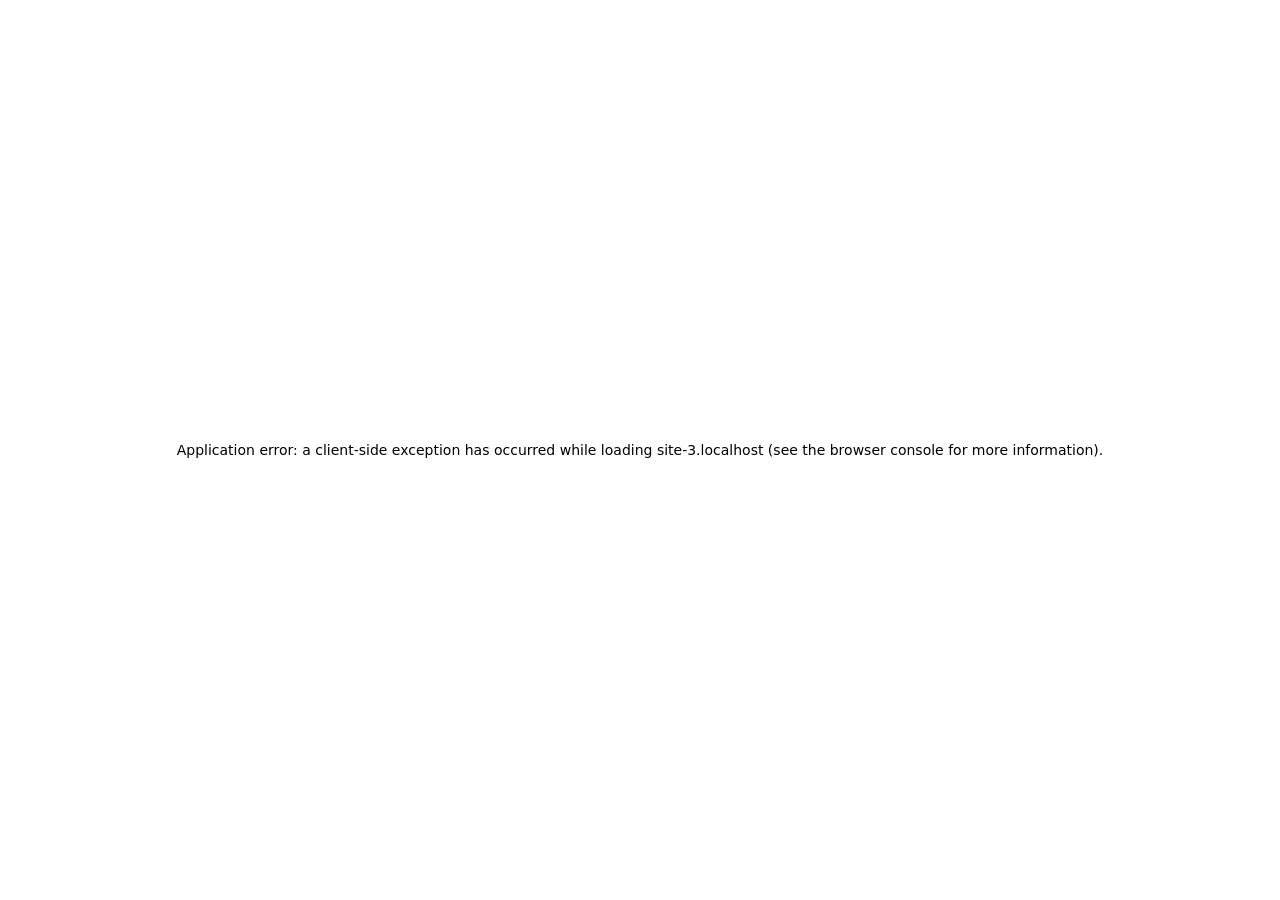
==== commit 3da7569c: "Update index.html" ====
--- a/index.html
+++ b/index.html
@@ -31,7 +31,7 @@
   pointer-events: none;
 }
 </style><style type="text/css">[vaul-drawer]{touch-action:none;will-change:transform;transition:transform .5s cubic-bezier(.32, .72, 0, 1)}[vaul-drawer][vaul-drawer-direction=bottom]{transform:translate3d(0,100%,0)}[vaul-drawer][vaul-drawer-direction=top]{transform:translate3d(0,-100%,0)}[vaul-drawer][vaul-drawer-direction=left]{transform:translate3d(-100%,0,0)}[vaul-drawer][vaul-drawer-direction=right]{transform:translate3d(100%,0,0)}.vaul-dragging .vaul-scrollable [vault-drawer-direction=top]{overflow-y:hidden!important}.vaul-dragging .vaul-scrollable [vault-drawer-direction=bottom]{overflow-y:hidden!important}.vaul-dragging .vaul-scrollable [vault-drawer-direction=left]{overflow-x:hidden!important}.vaul-dragging .vaul-scrollable [vault-drawer-direction=right]{overflow-x:hidden!important}[vaul-drawer][vaul-drawer-visible=true][vaul-drawer-direction=top]{transform:translate3d(0,var(--snap-point-height,0),0)}[vaul-drawer][vaul-drawer-visible=true][vaul-drawer-direction=bottom]{transform:translate3d(0,var(--snap-point-height,0),0)}[vaul-drawer][vaul-drawer-visible=true][vaul-drawer-direction=left]{transform:translate3d(var(--snap-point-height,0),0,0)}[vaul-drawer][vaul-drawer-visible=true][vaul-drawer-direction=right]{transform:translate3d(var(--snap-point-height,0),0,0)}[vaul-overlay]{opacity:0;transition:opacity .5s cubic-bezier(.32, .72, 0, 1)}[vaul-overlay][vaul-drawer-visible=true]{opacity:1}[vaul-drawer]::after{content:'';position:absolute;background:inherit;background-color:inherit}[vaul-drawer][vaul-drawer-direction=top]::after{top:initial;bottom:100%;left:0;right:0;height:200%}[vaul-drawer][vaul-drawer-direction=bottom]::after{top:100%;bottom:initial;left:0;right:0;height:200%}[vaul-drawer][vaul-drawer-direction=left]::after{left:initial;right:100%;top:0;bottom:0;width:200%}[vaul-drawer][vaul-drawer-direction=right]::after{left:100%;right:initial;top:0;bottom:0;width:200%}[vaul-handle]{display:block;position:relative;opacity:.8;margin-left:auto;margin-right:auto;height:5px;width:56px;border-radius:1rem;touch-action:pan-y;cursor:grab}[vaul-handle]:active,[vaul-handle]:hover{opacity:1}[vaul-handle]:active{cursor:grabbing}[vaul-handle-hitarea]{position:absolute;left:50%;top:50%;transform:translate(-50%,-50%);width:max(100%,2.75rem);height:max(100%,2.75rem);touch-action:inherit}[vaul-overlay][vaul-snap-points=true]:not([vaul-snap-points-overlay=true]):not([data-state=closed]){opacity:0}[vaul-overlay][vaul-snap-points-overlay=true]:not([vaul-drawer-visible=false]){opacity:1}@media (hover:hover) and (pointer:fine){[vaul-drawer]{user-select:none}}@media (pointer:fine){[vaul-handle-hitarea]:{width:100%;height:100%}}</style><style type="text/css">:where(html[dir="ltr"]),:where([data-sonner-toaster][dir="ltr"]){--toast-icon-margin-start: -3px;--toast-icon-margin-end: 4px;--toast-svg-margin-start: -1px;--toast-svg-margin-end: 0px;--toast-button-margin-start: auto;--toast-button-margin-end: 0;--toast-close-button-start: 0;--toast-close-button-end: unset;--toast-close-button-transform: translate(-35%, -35%)}:where(html[dir="rtl"]),:where([data-sonner-toaster][dir="rtl"]){--toast-icon-margin-start: 4px;--toast-icon-margin-end: -3px;--toast-svg-margin-start: 0px;--toast-svg-margin-end: -1px;--toast-button-margin-start: 0;--toast-button-margin-end: auto;--toast-close-button-start: unset;--toast-close-button-end: 0;--toast-close-button-transform: translate(35%, -35%)}:where([data-sonner-toaster]){position:fixed;width:var(--width);font-family:ui-sans-serif,system-ui,-apple-system,BlinkMacSystemFont,Segoe UI,Roboto,Helvetica Neue,Arial,Noto Sans,sans-serif,Apple Color Emoji,Segoe UI Emoji,Segoe UI Symbol,Noto Color Emoji;--gray1: hsl(0, 0%, 99%);--gray2: hsl(0, 0%, 97.3%);--gray3: hsl(0, 0%, 95.1%);--gray4: hsl(0, 0%, 93%);--gray5: hsl(0, 0%, 90.9%);--gray6: hsl(0, 0%, 88.7%);--gray7: hsl(0, 0%, 85.8%);--gray8: hsl(0, 0%, 78%);--gray9: hsl(0, 0%, 56.1%);--gray10: hsl(0, 0%, 52.3%);--gray11: hsl(0, 0%, 43.5%);--gray12: hsl(0, 0%, 9%);--border-radius: 8px;box-sizing:border-box;padding:0;margin:0;list-style:none;outline:none;z-index:999999999}:where([data-sonner-toaster][data-x-position="right"]){right:max(var(--offset),env(safe-area-inset-right))}:where([data-sonner-toaster][data-x-position="left"]){left:max(var(--offset),env(safe-area-inset-left))}:where([data-sonner-toaster][data-x-position="center"]){left:50%;transform:translate(-50%)}:where([data-sonner-toaster][data-y-position="top"]){top:max(var(--offset),env(safe-area-inset-top))}:where([data-sonner-toaster][data-y-position="bottom"]){bottom:max(var(--offset),env(safe-area-inset-bottom))}:where([data-sonner-toast]){--y: translateY(100%);--lift-amount: calc(var(--lift) * var(--gap));z-index:var(--z-index);position:absolute;opacity:0;transform:var(--y);filter:blur(0);touch-action:none;transition:transform .4s,opacity .4s,height .4s,box-shadow .2s;box-sizing:border-box;outline:none;overflow-wrap:anywhere}:where([data-sonner-toast][data-styled="true"]){padding:16px;background:var(--normal-bg);border:1px solid var(--normal-border);color:var(--normal-text);border-radius:var(--border-radius);box-shadow:0 4px 12px #0000001a;width:var(--width);font-size:13px;display:flex;align-items:center;gap:6px}:where([data-sonner-toast]:focus-visible){box-shadow:0 4px 12px #0000001a,0 0 0 2px #0003}:where([data-sonner-toast][data-y-position="top"]){top:0;--y: translateY(-100%);--lift: 1;--lift-amount: calc(1 * var(--gap))}:where([data-sonner-toast][data-y-position="bottom"]){bottom:0;--y: translateY(100%);--lift: -1;--lift-amount: calc(var(--lift) * var(--gap))}:where([data-sonner-toast]) :where([data-description]){font-weight:400;line-height:1.4;color:inherit}:where([data-sonner-toast]) :where([data-title]){font-weight:500;line-height:1.5;color:inherit}:where([data-sonner-toast]) :where([data-icon]){display:flex;height:16px;width:16px;position:relative;justify-content:flex-start;align-items:center;flex-shrink:0;margin-left:var(--toast-icon-margin-start);margin-right:var(--toast-icon-margin-end)}:where([data-sonner-toast][data-promise="true"]) :where([data-icon])>svg{opacity:0;transform:scale(.8);transform-origin:center;animation:sonner-fade-in .3s ease forwards}:where([data-sonner-toast]) :where([data-icon])>*{flex-shrink:0}:where([data-sonner-toast]) :where([data-icon]) svg{margin-left:var(--toast-svg-margin-start);margin-right:var(--toast-svg-margin-end)}:where([data-sonner-toast]) :where([data-content]){display:flex;flex-direction:column;gap:2px}[data-sonner-toast][data-styled=true] [data-button]{border-radius:4px;padding-left:8px;padding-right:8px;height:24px;font-size:12px;color:var(--normal-bg);background:var(--normal-text);margin-left:var(--toast-button-margin-start);margin-right:var(--toast-button-margin-end);border:none;cursor:pointer;outline:none;display:flex;align-items:center;flex-shrink:0;transition:opacity .4s,box-shadow .2s}:where([data-sonner-toast]) :where([data-button]):focus-visible{box-shadow:0 0 0 2px #0006}:where([data-sonner-toast]) :where([data-button]):first-of-type{margin-left:var(--toast-button-margin-start);margin-right:var(--toast-button-margin-end)}:where([data-sonner-toast]) :where([data-cancel]){color:var(--normal-text);background:rgba(0,0,0,.08)}:where([data-sonner-toast][data-theme="dark"]) :where([data-cancel]){background:rgba(255,255,255,.3)}:where([data-sonner-toast]) :where([data-close-button]){position:absolute;left:var(--toast-close-button-start);right:var(--toast-close-button-end);top:0;height:20px;width:20px;display:flex;justify-content:center;align-items:center;padding:0;background:var(--gray1);color:var(--gray12);border:1px solid var(--gray4);transform:var(--toast-close-button-transform);border-radius:50%;cursor:pointer;z-index:1;transition:opacity .1s,background .2s,border-color .2s}:where([data-sonner-toast]) :where([data-close-button]):focus-visible{box-shadow:0 4px 12px #0000001a,0 0 0 2px #0003}:where([data-sonner-toast]) :where([data-disabled="true"]){cursor:not-allowed}:where([data-sonner-toast]):hover :where([data-close-button]):hover{background:var(--gray2);border-color:var(--gray5)}:where([data-sonner-toast][data-swiping="true"]):before{content:"";position:absolute;left:0;right:0;height:100%;z-index:-1}:where([data-sonner-toast][data-y-position="top"][data-swiping="true"]):before{bottom:50%;transform:scaleY(3) translateY(50%)}:where([data-sonner-toast][data-y-position="bottom"][data-swiping="true"]):before{top:50%;transform:scaleY(3) translateY(-50%)}:where([data-sonner-toast][data-swiping="false"][data-removed="true"]):before{content:"";position:absolute;inset:0;transform:scaleY(2)}:where([data-sonner-toast]):after{content:"";position:absolute;left:0;height:calc(var(--gap) + 1px);bottom:100%;width:100%}:where([data-sonner-toast][data-mounted="true"]){--y: translateY(0);opacity:1}:where([data-sonner-toast][data-expanded="false"][data-front="false"]){--scale: var(--toasts-before) * .05 + 1;--y: translateY(calc(var(--lift-amount) * var(--toasts-before))) scale(calc(-1 * var(--scale)));height:var(--front-toast-height)}:where([data-sonner-toast])>*{transition:opacity .4s}:where([data-sonner-toast][data-expanded="false"][data-front="false"][data-styled="true"])>*{opacity:0}:where([data-sonner-toast][data-visible="false"]){opacity:0;pointer-events:none}:where([data-sonner-toast][data-mounted="true"][data-expanded="true"]){--y: translateY(calc(var(--lift) * var(--offset)));height:var(--initial-height)}:where([data-sonner-toast][data-removed="true"][data-front="true"][data-swipe-out="false"]){--y: translateY(calc(var(--lift) * -100%));opacity:0}:where([data-sonner-toast][data-removed="true"][data-front="false"][data-swipe-out="false"][data-expanded="true"]){--y: translateY(calc(var(--lift) * var(--offset) + var(--lift) * -100%));opacity:0}:where([data-sonner-toast][data-removed="true"][data-front="false"][data-swipe-out="false"][data-expanded="false"]){--y: translateY(40%);opacity:0;transition:transform .5s,opacity .2s}:where([data-sonner-toast][data-removed="true"][data-front="false"]):before{height:calc(var(--initial-height) + 20%)}[data-sonner-toast][data-swiping=true]{transform:var(--y) translateY(var(--swipe-amount, 0px));transition:none}[data-sonner-toast][data-swipe-out=true][data-y-position=bottom],[data-sonner-toast][data-swipe-out=true][data-y-position=top]{animation:swipe-out .2s ease-out forwards}@keyframes swipe-out{0%{transform:translateY(calc(var(--lift) * var(--offset) + var(--swipe-amount)));opacity:1}to{transform:translateY(calc(var(--lift) * var(--offset) + var(--swipe-amount) + var(--lift) * -100%));opacity:0}}@media (max-width: 600px){[data-sonner-toaster]{position:fixed;--mobile-offset: 16px;right:var(--mobile-offset);left:var(--mobile-offset);width:100%}[data-sonner-toaster] [data-sonner-toast]{left:0;right:0;width:calc(100% - var(--mobile-offset) * 2)}[data-sonner-toaster][data-x-position=left]{left:var(--mobile-offset)}[data-sonner-toaster][data-y-position=bottom]{bottom:20px}[data-sonner-toaster][data-y-position=top]{top:20px}[data-sonner-toaster][data-x-position=center]{left:var(--mobile-offset);right:var(--mobile-offset);transform:none}}[data-sonner-toaster][data-theme=light]{--normal-bg: #fff;--normal-border: var(--gray4);--normal-text: var(--gray12);--success-bg: hsl(143, 85%, 96%);--success-border: hsl(145, 92%, 91%);--success-text: hsl(140, 100%, 27%);--info-bg: hsl(208, 100%, 97%);--info-border: hsl(221, 91%, 91%);--info-text: hsl(210, 92%, 45%);--warning-bg: hsl(49, 100%, 97%);--warning-border: hsl(49, 91%, 91%);--warning-text: hsl(31, 92%, 45%);--error-bg: hsl(359, 100%, 97%);--error-border: hsl(359, 100%, 94%);--error-text: hsl(360, 100%, 45%)}[data-sonner-toaster][data-theme=light] [data-sonner-toast][data-invert=true]{--normal-bg: #000;--normal-border: hsl(0, 0%, 20%);--normal-text: var(--gray1)}[data-sonner-toaster][data-theme=dark] [data-sonner-toast][data-invert=true]{--normal-bg: #fff;--normal-border: var(--gray3);--normal-text: var(--gray12)}[data-sonner-toaster][data-theme=dark]{--normal-bg: #000;--normal-border: hsl(0, 0%, 20%);--normal-text: var(--gray1);--success-bg: hsl(150, 100%, 6%);--success-border: hsl(147, 100%, 12%);--success-text: hsl(150, 86%, 65%);--info-bg: hsl(215, 100%, 6%);--info-border: hsl(223, 100%, 12%);--info-text: hsl(216, 87%, 65%);--warning-bg: hsl(64, 100%, 6%);--warning-border: hsl(60, 100%, 12%);--warning-text: hsl(46, 87%, 65%);--error-bg: hsl(358, 76%, 10%);--error-border: hsl(357, 89%, 16%);--error-text: hsl(358, 100%, 81%)}[data-rich-colors=true] [data-sonner-toast][data-type=success],[data-rich-colors=true] [data-sonner-toast][data-type=success] [data-close-button]{background:var(--success-bg);border-color:var(--success-border);color:var(--success-text)}[data-rich-colors=true] [data-sonner-toast][data-type=info],[data-rich-colors=true] [data-sonner-toast][data-type=info] [data-close-button]{background:var(--info-bg);border-color:var(--info-border);color:var(--info-text)}[data-rich-colors=true] [data-sonner-toast][data-type=warning],[data-rich-colors=true] [data-sonner-toast][data-type=warning] [data-close-button]{background:var(--warning-bg);border-color:var(--warning-border);color:var(--warning-text)}[data-rich-colors=true] [data-sonner-toast][data-type=error],[data-rich-colors=true] [data-sonner-toast][data-type=error] [data-close-button]{background:var(--error-bg);border-color:var(--error-border);color:var(--error-text)}.sonner-loading-wrapper{--size: 16px;height:var(--size);width:var(--size);position:absolute;inset:0;z-index:10}.sonner-loading-wrapper[data-visible=false]{transform-origin:center;animation:sonner-fade-out .2s ease forwards}.sonner-spinner{position:relative;top:50%;left:50%;height:var(--size);width:var(--size)}.sonner-loading-bar{animation:sonner-spin 1.2s linear infinite;background:var(--gray11);border-radius:6px;height:8%;left:-10%;position:absolute;top:-3.9%;width:24%}.sonner-loading-bar:nth-child(1){animation-delay:-1.2s;transform:rotate(.0001deg) translate(146%)}.sonner-loading-bar:nth-child(2){animation-delay:-1.1s;transform:rotate(30deg) translate(146%)}.sonner-loading-bar:nth-child(3){animation-delay:-1s;transform:rotate(60deg) translate(146%)}.sonner-loading-bar:nth-child(4){animation-delay:-.9s;transform:rotate(90deg) translate(146%)}.sonner-loading-bar:nth-child(5){animation-delay:-.8s;transform:rotate(120deg) translate(146%)}.sonner-loading-bar:nth-child(6){animation-delay:-.7s;transform:rotate(150deg) translate(146%)}.sonner-loading-bar:nth-child(7){animation-delay:-.6s;transform:rotate(180deg) translate(146%)}.sonner-loading-bar:nth-child(8){animation-delay:-.5s;transform:rotate(210deg) translate(146%)}.sonner-loading-bar:nth-child(9){animation-delay:-.4s;transform:rotate(240deg) translate(146%)}.sonner-loading-bar:nth-child(10){animation-delay:-.3s;transform:rotate(270deg) translate(146%)}.sonner-loading-bar:nth-child(11){animation-delay:-.2s;transform:rotate(300deg) translate(146%)}.sonner-loading-bar:nth-child(12){animation-delay:-.1s;transform:rotate(330deg) translate(146%)}@keyframes sonner-fade-in{0%{opacity:0;transform:scale(.8)}to{opacity:1;transform:scale(1)}}@keyframes sonner-fade-out{0%{opacity:1;transform:scale(1)}to{opacity:0;transform:scale(.8)}}@keyframes sonner-spin{0%{opacity:1}to{opacity:.15}}@media (prefers-reduced-motion){[data-sonner-toast],[data-sonner-toast]>*,.sonner-loading-bar{transition:none!important;animation:none!important}}.sonner-loader{position:absolute;top:50%;left:50%;transform:translate(-50%,-50%);transform-origin:center;transition:opacity .2s,transform .2s}.sonner-loader[data-visible=false]{opacity:0;transform:scale(.8) translate(-50%,-50%)}
-</style></head><body><div hidden=""><!--$--><!--/$--></div><!--$--><!--$--><!--/$--><!--/$--><script src="./webpack-8c88acf302728761.js" id="_R_" async=""></script><script>(self.__next_f=self.__next_f||[]).push([0])</script><script>self.__next_f.push([1,"1:\"$Sreact.fragment\"\n3:I[85341,[],\"\"]\n4:I[90025,[],\"\"]\n5:I[41012,[],\"ClientPageRoot\"]\n"])</script><script>self.__next_f.push([1,"6:I[32984,[\"9386\",\"static/chunks/7d384bb9-fa1047124d2b8074.js\",\"38\",\"static/chunks/cff6e2ba-1cf94efeed2b28ad.js\",\"4129\",\"static/chunks/7bf36345-c932309adf2be8c7.js\",\"3327\",\"static/chunks/29e43830-0c7f3bbd995d235c.js\",\"3263\",\"static/chunks/c7dfc041-1baca9a459a34b13.js\",\"4288\",\"static/chunks/c3110d36-9a87d8d5a24f666e.js\",\"3916\",\"static/chunks/3916-75f6b0157a009f89.js\",\"3909\",\"static/chunks/3909-f833aae713011330.js\",\"7078\",\"static/chunks/7078-cb30364ce4c7de0a.js\",\"3994\",\"static/chunks/3994-8749eb07ca8789d8.js\",\"1815\",\"static/chunks/1815-7d58e7f686c17e2e.js\",\"937\",\"static/chunks/937-6dfeaa3249640f2e.js\",\"1410\",\"static/chunks/1410-f8fd5378025c94dc.js\",\"6799\",\"static/chunks/6799-c12dcc7378a92992.js\",\"992\",\"static/chunks/992-d93091849e469339.js\",\"7291\",\"static/chunks/7291-5a63233eb77fe316.js\",\"4916\",\"static/chunks/4916-c892639931fba86b.js\",\"9354\",\"static/chunks/9354-48cb0e0c44856026.js\",\"7377\",\"static/chunks/7377-b7ef6d8c2d452f6a.js\",\"2984\",\"static/chunks/2984-c942d9814a932f5f.js\",\"3375\",\"static/chunks/app/artifact/%5BartifactId%5D/page-a5e27ec4cb2d2a27.js\"],\"default\"]\n"])</script><script>self.__next_f.push([1,"7:I[15104,[],\"OutletBoundary\"]\n9:I[94777,[],\"AsyncMetadataOutlet\"]\nb:I[15104,[],\"ViewportBoundary\"]\nd:I[15104,[],\"MetadataBoundary\"]\ne:\"$Sreact.suspense\"\n10:I[34431,[],\"\"]\n11:I[27694,[\"6799\",\"static/chunks/6799-c12dcc7378a92992.js\",\"7177\",\"static/chunks/app/layout-48bf3a24a275b1f6.js\"],\"ClientConfigurationProvider\"]\n12:I[66793,[\"6799\",\"static/chunks/6799-c12dcc7378a92992.js\",\"7177\",\"static/chunks/app/layout-48bf3a24a275b1f6.js\"],\"Providers\"]\n:HL[\"./_next/static/css/4c1c1b178f5f2484.css\",\"style\"]\n:HL[\"./_next/static/css/f72d5b7357e6fe4d.css\",\"style\"]\n:HL[\"./_next/static/css/eeed3600c8d02867.css\",\"style\"]\n:HL[\"./_next/static/css/a1d0ea41a6a74ab8.css\",\"style\"]\n:HL[\"./_next/static/css/f1f7e81910267b1a.css\",\"style\"]\n:HL[\"./_next/static/css/5d27c8ef3d8caaec.css\",\"style\"]\n:HL[\"./_next/static/css/0e4a456dff2b9687.css\",\"style\"]\n"])</script><script>self.__next_f.push([1,"0:{\"P\":null,\"b\":\"OUvKImbH-wq7wnyYT9W6h\",\"p\":\"\",\"c\":[\"\",\"artifact\",\"df813caa-4810-423a-b489-e0cabd30fd9c?domain=\u0026errorReportingMode=parent\u0026formattedSpreadsheets=true\"],\"i\":false,\"f\":[[[\"\",{\"children\":[\"artifact\",{\"children\":[[\"artifactId\",\"df813caa-4810-423a-b489-e0cabd30fd9c\",\"d\"],{\"children\":[\"__PAGE__?{\\\"domain\\\":\\\"\\\",\\\"errorReportingMode\\\":\\\"parent\\\",\\\"formattedSpreadsheets\\\":\\\"true\\\"}\",{}]}]}]},\"$undefined\",\"$undefined\",true],[\"\",[\"$\",\"$1\",\"c\",{\"children\":[[[\"$\",\"link\",\"0\",{\"rel\":\"stylesheet\",\"href\":\"./_next/static/css/4c1c1b178f5f2484.css\",\"precedence\":\"next\",\"crossOrigin\":\"$undefined\",\"nonce\":\"$undefined\"}],[\"$\",\"link\",\"1\",{\"rel\":\"stylesheet\",\"href\":\"./_next/static/css/f72d5b7357e6fe4d.css\",\"precedence\":\"next\",\"crossOrigin\":\"$undefined\",\"nonce\":\"$undefined\"}]],\"$L2\"]}],{\"children\":[\"artifact\",[\"$\",\"$1\",\"c\",{\"children\":[null,[\"$\",\"$L3\",null,{\"parallelRouterKey\":\"children\",\"error\":\"$undefined\",\"errorStyles\":\"$undefined\",\"errorScripts\":\"$undefined\",\"template\":[\"$\",\"$L4\",null,{}],\"templateStyles\":\"$undefined\",\"templateScripts\":\"$undefined\",\"notFound\":\"$undefined\",\"forbidden\":\"$undefined\",\"unauthorized\":\"$undefined\"}]]}],{\"children\":[[\"artifactId\",\"df813caa-4810-423a-b489-e0cabd30fd9c\",\"d\"],[\"$\",\"$1\",\"c\",{\"children\":[null,[\"$\",\"$L3\",null,{\"parallelRouterKey\":\"children\",\"error\":\"$undefined\",\"errorStyles\":\"$undefined\",\"errorScripts\":\"$undefined\",\"template\":[\"$\",\"$L4\",null,{}],\"templateStyles\":\"$undefined\",\"templateScripts\":\"$undefined\",\"notFound\":\"$undefined\",\"forbidden\":\"$undefined\",\"unauthorized\":\"$undefined\"}]]}],{\"children\":[\"__PAGE__\",[\"$\",\"$1\",\"c\",{\"children\":[[\"$\",\"$L5\",null,{\"Component\":\"$6\",\"searchParams\":{\"domain\":\"\",\"errorReportingMode\":\"parent\",\"formattedSpreadsheets\":\"true\"},\"params\":{\"artifactId\":\"df813caa-4810-423a-b489-e0cabd30fd9c\"}}],[[\"$\",\"link\",\"0\",{\"rel\":\"stylesheet\",\"href\":\"./_next/static/css/eeed3600c8d02867.css\",\"precedence\":\"next\",\"crossOrigin\":\"$undefined\",\"nonce\":\"$undefined\"}],[\"$\",\"link\",\"1\",{\"rel\":\"stylesheet\",\"href\":\"./_next/static/css/a1d0ea41a6a74ab8.css\",\"precedence\":\"next\",\"crossOrigin\":\"$undefined\",\"nonce\":\"$undefined\"}],[\"$\",\"link\",\"2\",{\"rel\":\"stylesheet\",\"href\":\"./_next/static/css/f1f7e81910267b1a.css\",\"precedence\":\"next\",\"crossOrigin\":\"$undefined\",\"nonce\":\"$undefined\"}],[\"$\",\"link\",\"3\",{\"rel\":\"stylesheet\",\"href\":\"./_next/static/css/5d27c8ef3d8caaec.css\",\"precedence\":\"next\",\"crossOrigin\":\"$undefined\",\"nonce\":\"$undefined\"}],[\"$\",\"link\",\"4\",{\"rel\":\"stylesheet\",\"href\":\"./_next/static/css/0e4a456dff2b9687.css\",\"precedence\":\"next\",\"crossOrigin\":\"$undefined\",\"nonce\":\"$undefined\"}]],[\"$\",\"$L7\",null,{\"children\":[\"$L8\",[\"$\",\"$L9\",null,{\"promise\":\"$@a\"}]]}]]}],{},null,false]},null,false]},null,false]},[[\"$\",\"div\",\"l\",{\"className\":\"loader\"}],[],[]],false],[\"$\",\"$1\",\"h\",{\"children\":[null,[[\"$\",\"$Lb\",null,{\"children\":\"$Lc\"}],null],[\"$\",\"$Ld\",null,{\"children\":[\"$\",\"div\",null,{\"hidden\":true,\"children\":[\"$\",\"$e\",null,{\"fallback\":null,\"children\":\"$Lf\"}]}]}]]}],false]],\"m\":\"$undefined\",\"G\":[\"$10\",[]],\"s\":false,\"S\":false}\n"])</script><script>self.__next_f.push([1,"2:[\"$\",\"html\",null,{\"lang\":\"en\",\"children\":[\"$\",\"body\",null,{\"children\":[\"$\",\"$L11\",null,{\"value\":{\"defaultParentOrigin\":\"claude.ai\",\"allowedParentOrigins\":[\"https://claude.ai\",\"https://preview.claude.ai\",\"https://claude.site\",\"https://feedback.anthropic.com\",\"app://localhost\"]},\"children\":[\"$\",\"$L12\",null,{\"children\":[\"$\",\"$L3\",null,{\"parallelRouterKey\":\"children\",\"error\":\"$undefined\",\"errorStyles\":\"$undefined\",\"errorScripts\":\"$undefined\",\"template\":[\"$\",\"$L4\",null,{}],\"templateStyles\":\"$undefined\",\"templateScripts\":\"$undefined\",\"notFound\":[[[\"$\",\"title\",null,{\"children\":\"404: This page could not be found.\"}],[\"$\",\"div\",null,{\"style\":{\"fontFamily\":\"system-ui,\\\"Segoe UI\\\",Roboto,Helvetica,Arial,sans-serif,\\\"Apple Color Emoji\\\",\\\"Segoe UI Emoji\\\"\",\"height\":\"100vh\",\"textAlign\":\"center\",\"display\":\"flex\",\"flexDirection\":\"column\",\"alignItems\":\"center\",\"justifyContent\":\"center\"},\"children\":[\"$\",\"div\",null,{\"children\":[[\"$\",\"style\",null,{\"dangerouslySetInnerHTML\":{\"__html\":\"body{color:#000;background:#fff;margin:0}.next-error-h1{border-right:1px solid rgba(0,0,0,.3)}@media (prefers-color-scheme:dark){body{color:#fff;background:#000}.next-error-h1{border-right:1px solid rgba(255,255,255,.3)}}\"}}],[\"$\",\"h1\",null,{\"className\":\"next-error-h1\",\"style\":{\"display\":\"inline-block\",\"margin\":\"0 20px 0 0\",\"padding\":\"0 23px 0 0\",\"fontSize\":24,\"fontWeight\":500,\"verticalAlign\":\"top\",\"lineHeight\":\"49px\"},\"children\":404}],[\"$\",\"div\",null,{\"style\":{\"display\":\"inline-block\"},\"children\":[\"$\",\"h2\",null,{\"style\":{\"fontSize\":14,\"fontWeight\":400,\"lineHeight\":\"49px\",\"margin\":0},\"children\":\"This page could not be found.\"}]}]]}]}]],[]],\"forbidden\":\"$undefined\",\"unauthorized\":\"$undefined\"}]}]}]}]}]\n"])</script><script>self.__next_f.push([1,"c:[[\"$\",\"meta\",\"0\",{\"charSet\":\"utf-8\"}],[\"$\",\"meta\",\"1\",{\"name\":\"viewport\",\"content\":\"width=device-width, initial-scale=1\"}]]\n8:null\na:{\"metadata\":[[\"$\",\"title\",\"0\",{\"children\":\"Claude User Content\"}],[\"$\",\"meta\",\"1\",{\"name\":\"description\",\"content\":\"Talk with Claude, an AI assistant from Anthropic\"}],[\"$\",\"link\",\"2\",{\"rel\":\"manifest\",\"href\":\"/manifest.json\",\"crossOrigin\":\"$undefined\"}]],\"error\":null,\"digest\":\"$undefined\"}\nf:\"$a:metadata\"\n"])</script><next-route-announcer style="position: absolute;"><template shadowrootmode="open"><div aria-live="assertive" id="__next-route-announcer__" role="alert" style="position: absolute; border: 0px; height: 1px; margin: -1px; padding: 0px; width: 1px; clip: rect(0px, 0px, 0px, 0px); overflow: hidden; white-space: nowrap; overflow-wrap: normal;"></div></template></next-route-announcer><div id="artifacts-component-root-react" data-theme="claude" data-mode="light" class="min-h-full w-full"><div style="font-family: &quot;Trebuchet MS&quot;, &quot;Lucida Grande&quot;, sans-serif; background: rgb(10, 15, 30); min-height: 100vh; color: rgb(241, 245, 249); padding: 0px;"><div style="background: linear-gradient(90deg, rgb(15, 23, 42) 0%, rgb(30, 41, 59) 50%, rgb(15, 23, 42) 100%); border-bottom: 2px solid rgb(180, 83, 9); padding: 18px 32px; display: flex; align-items: center; justify-content: space-between; box-shadow: rgba(180, 83, 9, 0.2) 0px 4px 30px;"><div><div style="display: flex; align-items: center; gap: 12px;"><div style="width: 8px; height: 40px; background: linear-gradient(rgb(217, 119, 6), rgb(180, 83, 9)); border-radius: 4px;"></div><div><div style="font-size: 20px; font-weight: 800; color: rgb(251, 191, 36); letter-spacing: 0.05em;">⛏ ANTAMINA</div><div style="font-size: 11px; color: rgb(148, 163, 184); letter-spacing: 0.15em; text-transform: uppercase;">Reporte de Actividades de Comunicación · EC</div></div></div></div><div style="text-align: right;"><div style="font-size: 13px; color: rgb(251, 191, 36); font-weight: 700;">Período: Abril – Mayo 2026</div><div style="font-size: 11px; color: rgb(148, 163, 184);">Reportes 04 · 05 · 06</div></div></div><div style="padding: 24px 32px;"><div style="display: flex; gap: 16px; margin-bottom: 28px; flex-wrap: wrap;"><div style="background: linear-gradient(135deg, rgb(30, 41, 59) 0%, rgb(15, 23, 42) 100%); border: 1px solid rgba(251, 191, 36, 0.2); border-radius: 12px; padding: 20px 24px; display: flex; flex-direction: column; gap: 6px; box-shadow: rgba(251, 191, 36, 0.133) 0px 0px 20px; flex: 1 1 0%; min-width: 180px;"><div style="font-size: 22px;">💰</div><div style="color: rgb(148, 163, 184); font-size: 11px; font-weight: 600; letter-spacing: 0.1em; text-transform: uppercase;">Total Comprometido</div><div style="color: rgb(251, 191, 36); font-size: 24px; font-weight: 800; font-family: Georgia, serif;">S/. 21,637.80</div><div style="color: rgb(148, 163, 184); font-size: 11px;">3 reportes consolidados</div></div><div style="background: linear-gradient(135deg, rgb(30, 41, 59) 0%, rgb(15, 23, 42) 100%); border: 1px solid rgba(34, 197, 94, 0.2); border-radius: 12px; padding: 20px 24px; display: flex; flex-direction: column; gap: 6px; box-shadow: rgba(34, 197, 94, 0.133) 0px 0px 20px; flex: 1 1 0%; min-width: 180px;"><div style="font-size: 22px;">✅</div><div style="color: rgb(148, 163, 184); font-size: 11px; font-weight: 600; letter-spacing: 0.1em; text-transform: uppercase;">Total Pagado</div><div style="color: rgb(34, 197, 94); font-size: 24px; font-weight: 800; font-family: Georgia, serif;">S/. 21,637.80</div><div style="color: rgb(148, 163, 184); font-size: 11px;">100.0% del total</div></div><div style="background: linear-gradient(135deg, rgb(30, 41, 59) 0%, rgb(15, 23, 42) 100%); border: 1px solid rgba(245, 158, 11, 0.2); border-radius: 12px; padding: 20px 24px; display: flex; flex-direction: column; gap: 6px; box-shadow: rgba(245, 158, 11, 0.133) 0px 0px 20px; flex: 1 1 0%; min-width: 180px;"><div style="font-size: 22px;">⏳</div><div style="color: rgb(148, 163, 184); font-size: 11px; font-weight: 600; letter-spacing: 0.1em; text-transform: uppercase;">Total Pendiente</div><div style="color: rgb(245, 158, 11); font-size: 24px; font-weight: 800; font-family: Georgia, serif;">S/. 0.00</div><div style="color: rgb(148, 163, 184); font-size: 11px;">0.0% pendiente</div></div><div style="background: linear-gradient(135deg, rgb(30, 41, 59) 0%, rgb(15, 23, 42) 100%); border: 1px solid rgba(96, 165, 250, 0.2); border-radius: 12px; padding: 20px 24px; display: flex; flex-direction: column; gap: 6px; box-shadow: rgba(96, 165, 250, 0.133) 0px 0px 20px; flex: 1 1 0%; min-width: 180px;"><div style="font-size: 22px;">🏢</div><div style="color: rgb(148, 163, 184); font-size: 11px; font-weight: 600; letter-spacing: 0.1em; text-transform: uppercase;">Proveedores</div><div style="color: rgb(96, 165, 250); font-size: 24px; font-weight: 800; font-family: Georgia, serif;">14</div><div style="color: rgb(148, 163, 184); font-size: 11px;">14 medios activos</div></div><div style="background: linear-gradient(135deg, rgb(30, 41, 59) 0%, rgb(15, 23, 42) 100%); border: 1px solid rgba(167, 139, 250, 0.2); border-radius: 12px; padding: 20px 24px; display: flex; flex-direction: column; gap: 6px; box-shadow: rgba(167, 139, 250, 0.133) 0px 0px 20px; flex: 1 1 0%; min-width: 180px;"><div style="font-size: 22px;">📍</div><div style="color: rgb(148, 163, 184); font-size: 11px; font-weight: 600; letter-spacing: 0.1em; text-transform: uppercase;">Localidades</div><div style="color: rgb(167, 139, 250); font-size: 24px; font-weight: 800; font-family: Georgia, serif;">2</div><div style="color: rgb(148, 163, 184); font-size: 11px;">San Marcos · Huaraz</div></div></div><div style="display: flex; gap: 4px; margin-bottom: 24px; border-bottom: 1px solid rgb(51, 65, 85);"><button style="background: rgb(180, 83, 9); border-width: medium; border-style: none; border-color: currentcolor; border-image: initial; color: rgb(255, 255, 255); padding: 10px 20px; border-radius: 8px 8px 0px 0px; cursor: pointer; font-weight: 700; font-size: 13px; transition: 0.2s;">📊 Resumen</button><button style="background: transparent; border-width: medium; border-style: none; border-color: currentcolor; border-image: initial; color: rgb(148, 163, 184); padding: 10px 20px; border-radius: 8px 8px 0px 0px; cursor: pointer; font-weight: 400; font-size: 13px; transition: 0.2s;">📋 Detalle por Reporte</button><button style="background: transparent; border-width: medium; border-style: none; border-color: currentcolor; border-image: initial; color: rgb(148, 163, 184); padding: 10px 20px; border-radius: 8px 8px 0px 0px; cursor: pointer; font-weight: 400; font-size: 13px; transition: 0.2s;">👥 Proveedores</button></div><div><div style="display: grid; grid-template-columns: 1fr 1fr 1fr; gap: 20px; margin-bottom: 24px;"><div style="grid-column: span 2; background: rgb(30, 41, 59); border-radius: 12px; padding: 20px; border: 1px solid rgb(51, 65, 85);"><div style="font-size: 14px; font-weight: 700; color: rgb(251, 191, 36); margin-bottom: 16px;">💹 Pagos por Reporte (S/.)</div><div class="recharts-responsive-container" style="width: 100%; height: 220px; min-width: 0px;"><div class="recharts-wrapper" style="position: relative; cursor: default; width: 100%; height: 100%; max-height: 220px; max-width: 797px;"><svg class="recharts-surface" width="797" height="220" viewBox="0 0 797 220" style="width: 100%; height: 100%;"><title></title><desc></desc><defs><clippath id="recharts1-clip"><rect x="65" y="5" height="162" width="727"></rect></clippath></defs><g class="recharts-cartesian-grid"><g class="recharts-cartesian-grid-horizontal"><line stroke-dasharray="3 3" stroke="#334155" fill="none" x="65" y="5" width="727" height="162" x1="65" y1="167" x2="792" y2="167"></line><line stroke-dasharray="3 3" stroke="#334155" fill="none" x="65" y="5" width="727" height="162" x1="65" y1="126.5" x2="792" y2="126.5"></line><line stroke-dasharray="3 3" stroke="#334155" fill="none" x="65" y="5" width="727" height="162" x1="65" y1="86" x2="792" y2="86"></line><line stroke-dasharray="3 3" stroke="#334155" fill="none" x="65" y="5" width="727" height="162" x1="65" y1="45.5" x2="792" y2="45.5"></line><line stroke-dasharray="3 3" stroke="#334155" fill="none" x="65" y="5" width="727" height="162" x1="65" y1="5" x2="792" y2="5"></line></g><g class="recharts-cartesian-grid-vertical"><line stroke-dasharray="3 3" stroke="#334155" fill="none" x="65" y="5" width="727" height="162" x1="186.16666666666669" y1="5" x2="186.16666666666669" y2="167"></line><line stroke-dasharray="3 3" stroke="#334155" fill="none" x="65" y="5" width="727" height="162" x1="428.50000000000006" y1="5" x2="428.50000000000006" y2="167"></line><line stroke-dasharray="3 3" stroke="#334155" fill="none" x="65" y="5" width="727" height="162" x1="670.8333333333334" y1="5" x2="670.8333333333334" y2="167"></line><line stroke-dasharray="3 3" stroke="#334155" fill="none" x="65" y="5" width="727" height="162" x1="65" y1="5" x2="65" y2="167"></line><line stroke-dasharray="3 3" stroke="#334155" fill="none" x="65" y="5" width="727" height="162" x1="792" y1="5" x2="792" y2="167"></line></g></g><g class="recharts-layer recharts-cartesian-axis recharts-xAxis xAxis"><line orientation="bottom" width="727" height="30" x="65" y="167" class="recharts-cartesian-axis-line" stroke="#666" fill="none" x1="65" y1="167" x2="792" y2="167"></line><g class="recharts-cartesian-axis-ticks"><g class="recharts-layer recharts-cartesian-axis-tick"><line orientation="bottom" width="727" height="30" x="65" y="167" class="recharts-cartesian-axis-tick-line" stroke="#666" fill="none" x1="186.16666666666669" y1="173" x2="186.16666666666669" y2="167"></line><text orientation="bottom" width="727" height="30" stroke="none" font-size="11" x="186.16666666666669" y="175" class="recharts-text recharts-cartesian-axis-tick-value" text-anchor="middle" fill="#94a3b8"><tspan x="186.16666666666669" dy="0.71em">Reporte 04 Abril</tspan></text></g><g class="recharts-layer recharts-cartesian-axis-tick"><line orientation="bottom" width="727" height="30" x="65" y="167" class="recharts-cartesian-axis-tick-line" stroke="#666" fill="none" x1="428.50000000000006" y1="173" x2="428.50000000000006" y2="167"></line><text orientation="bottom" width="727" height="30" stroke="none" font-size="11" x="428.50000000000006" y="175" class="recharts-text recharts-cartesian-axis-tick-value" text-anchor="middle" fill="#94a3b8"><tspan x="428.50000000000006" dy="0.71em">Reporte 05 Mayo L1</tspan></text></g><g class="recharts-layer recharts-cartesian-axis-tick"><line orientation="bottom" width="727" height="30" x="65" y="167" class="recharts-cartesian-axis-tick-line" stroke="#666" fill="none" x1="670.8333333333334" y1="173" x2="670.8333333333334" y2="167"></line><text orientation="bottom" width="727" height="30" stroke="none" font-size="11" x="670.8333333333334" y="175" class="recharts-text recharts-cartesian-axis-tick-value" text-anchor="middle" fill="#94a3b8"><tspan x="670.8333333333334" dy="0.71em">Reporte 06 Mayo L2</tspan></text></g></g></g><g class="recharts-layer recharts-cartesian-axis recharts-yAxis yAxis"><line orientation="left" width="60" height="162" x="5" y="5" class="recharts-cartesian-axis-line" stroke="#666" fill="none" x1="65" y1="5" x2="65" y2="167"></line><g class="recharts-cartesian-axis-ticks"><g class="recharts-layer recharts-cartesian-axis-tick"><line orientation="left" width="60" height="162" x="5" y="5" class="recharts-cartesian-axis-tick-line" stroke="#666" fill="none" x1="59" y1="167" x2="65" y2="167"></line><text orientation="left" width="60" height="162" stroke="none" font-size="11" x="57" y="167" class="recharts-text recharts-cartesian-axis-tick-value" text-anchor="end" fill="#94a3b8"><tspan x="57" dy="0.355em">S/.0K</tspan></text></g><g class="recharts-layer recharts-cartesian-axis-tick"><line orientation="left" width="60" height="162" x="5" y="5" class="recharts-cartesian-axis-tick-line" stroke="#666" fill="none" x1="59" y1="126.5" x2="65" y2="126.5"></line><text orientation="left" width="60" height="162" stroke="none" font-size="11" x="57" y="126.5" class="recharts-text recharts-cartesian-axis-tick-value" text-anchor="end" fill="#94a3b8"><tspan x="57" dy="0.355em">S/.3K</tspan></text></g><g class="recharts-layer recharts-cartesian-axis-tick"><line orientation="left" width="60" height="162" x="5" y="5" class="recharts-cartesian-axis-tick-line" stroke="#666" fill="none" x1="59" y1="86" x2="65" y2="86"></line><text orientation="left" width="60" height="162" stroke="none" font-size="11" x="57" y="86" class="recharts-text recharts-cartesian-axis-tick-value" text-anchor="end" fill="#94a3b8"><tspan x="57" dy="0.355em">S/.6K</tspan></text></g><g class="recharts-layer recharts-cartesian-axis-tick"><line orientation="left" width="60" height="162" x="5" y="5" class="recharts-cartesian-axis-tick-line" stroke="#666" fill="none" x1="59" y1="45.5" x2="65" y2="45.5"></line><text orientation="left" width="60" height="162" stroke="none" font-size="11" x="57" y="45.5" class="recharts-text recharts-cartesian-axis-tick-value" text-anchor="end" fill="#94a3b8"><tspan x="57" dy="0.355em">S/.9K</tspan></text></g><g class="recharts-layer recharts-cartesian-axis-tick"><line orientation="left" width="60" height="162" x="5" y="5" class="recharts-cartesian-axis-tick-line" stroke="#666" fill="none" x1="59" y1="5" x2="65" y2="5"></line><text orientation="left" width="60" height="162" stroke="none" font-size="11" x="57" y="8.25" class="recharts-text recharts-cartesian-axis-tick-value" text-anchor="end" fill="#94a3b8"><tspan x="57" dy="0.355em">S/.12K</tspan></text></g></g></g><g class="recharts-layer recharts-bar"><g class="recharts-layer recharts-bar-rectangles"><g class="recharts-layer"><g class="recharts-layer recharts-bar-rectangle"><path x="89.23333333333333" y="48.2" width="94" height="118.8" radius="4,4,0,0" name="Reporte 04
+</style></head><body><div hidden=""><!--$--><!--/$--></div><!--$--><!--$--><!--/$--><!--/$--><script src="./webpack-8c88acf302728761.js" id="_R_" async=""></script><script>(self.__next_f=self.__next_f||[]).push([0])</script><script>self.__next_f.push([1,"1:\"$Sreact.fragment\"\n3:I[85341,[],\"\"]\n4:I[90025,[],\"\"]\n5:I[41012,[],\"ClientPageRoot\"]\n"])</script><script>self.__next_f.push([1,"6:I[32984,[\"9386\",\"static/chunks/7d384bb9-fa1047124d2b8074.js\",\"38\",\"static/chunks/cff6e2ba-1cf94efeed2b28ad.js\",\"4129\",\"static/chunks/7bf36345-c932309adf2be8c7.js\",\"3327\",\"static/chunks/29e43830-0c7f3bbd995d235c.js\",\"3263\",\"static/chunks/c7dfc041-1baca9a459a34b13.js\",\"4288\",\"static/chunks/c3110d36-9a87d8d5a24f666e.js\",\"3916\",\"static/chunks/3916-75f6b0157a009f89.js\",\"3909\",\"static/chunks/3909-f833aae713011330.js\",\"7078\",\"static/chunks/7078-cb30364ce4c7de0a.js\",\"3994\",\"static/chunks/3994-8749eb07ca8789d8.js\",\"1815\",\"static/chunks/1815-7d58e7f686c17e2e.js\",\"937\",\"static/chunks/937-6dfeaa3249640f2e.js\",\"1410\",\"static/chunks/1410-f8fd5378025c94dc.js\",\"6799\",\"static/chunks/6799-c12dcc7378a92992.js\",\"992\",\"static/chunks/992-d93091849e469339.js\",\"7291\",\"static/chunks/7291-5a63233eb77fe316.js\",\"4916\",\"static/chunks/4916-c892639931fba86b.js\",\"9354\",\"static/chunks/9354-48cb0e0c44856026.js\",\"7377\",\"static/chunks/7377-b7ef6d8c2d452f6a.js\",\"2984\",\"static/chunks/2984-c942d9814a932f5f.js\",\"3375\",\"static/chunks/app/artifact/%5BartifactId%5D/page-a5e27ec4cb2d2a27.js\"],\"default\"]\n"])</script><script>self.__next_f.push([1,"7:I[15104,[],\"OutletBoundary\"]\n9:I[94777,[],\"AsyncMetadataOutlet\"]\nb:I[15104,[],\"ViewportBoundary\"]\nd:I[15104,[],\"MetadataBoundary\"]\ne:\"$Sreact.suspense\"\n10:I[34431,[],\"\"]\n11:I[27694,[\"6799\",\"static/chunks/6799-c12dcc7378a92992.js\",\"7177\",\"static/chunks/app/layout-48bf3a24a275b1f6.js\"],\"ClientConfigurationProvider\"]\n12:I[66793,[\"6799\",\"static/chunks/6799-c12dcc7378a92992.js\",\"7177\",\"static/chunks/app/layout-48bf3a24a275b1f6.js\"],\"Providers\"]\n:HL[\"/_next/static/css/4c1c1b178f5f2484.css\",\"style\"]\n:HL[\"/_next/static/css/f72d5b7357e6fe4d.css\",\"style\"]\n:HL[\"/_next/static/css/eeed3600c8d02867.css\",\"style\"]\n:HL[\"/_next/static/css/a1d0ea41a6a74ab8.css\",\"style\"]\n:HL[\"/_next/static/css/f1f7e81910267b1a.css\",\"style\"]\n:HL[\"/_next/static/css/5d27c8ef3d8caaec.css\",\"style\"]\n:HL[\"/_next/static/css/0e4a456dff2b9687.css\",\"style\"]\n"])</script><script>self.__next_f.push([1,"0:{\"P\":null,\"b\":\"OUvKImbH-wq7wnyYT9W6h\",\"p\":\"\",\"c\":[\"\",\"artifact\",\"df813caa-4810-423a-b489-e0cabd30fd9c?domain=\u0026errorReportingMode=parent\u0026formattedSpreadsheets=true\"],\"i\":false,\"f\":[[[\"\",{\"children\":[\"artifact\",{\"children\":[[\"artifactId\",\"df813caa-4810-423a-b489-e0cabd30fd9c\",\"d\"],{\"children\":[\"__PAGE__?{\\\"domain\\\":\\\"\\\",\\\"errorReportingMode\\\":\\\"parent\\\",\\\"formattedSpreadsheets\\\":\\\"true\\\"}\",{}]}]}]},\"$undefined\",\"$undefined\",true],[\"\",[\"$\",\"$1\",\"c\",{\"children\":[[[\"$\",\"link\",\"0\",{\"rel\":\"stylesheet\",\"href\":\"/_next/static/css/4c1c1b178f5f2484.css\",\"precedence\":\"next\",\"crossOrigin\":\"$undefined\",\"nonce\":\"$undefined\"}],[\"$\",\"link\",\"1\",{\"rel\":\"stylesheet\",\"href\":\"/_next/static/css/f72d5b7357e6fe4d.css\",\"precedence\":\"next\",\"crossOrigin\":\"$undefined\",\"nonce\":\"$undefined\"}]],\"$L2\"]}],{\"children\":[\"artifact\",[\"$\",\"$1\",\"c\",{\"children\":[null,[\"$\",\"$L3\",null,{\"parallelRouterKey\":\"children\",\"error\":\"$undefined\",\"errorStyles\":\"$undefined\",\"errorScripts\":\"$undefined\",\"template\":[\"$\",\"$L4\",null,{}],\"templateStyles\":\"$undefined\",\"templateScripts\":\"$undefined\",\"notFound\":\"$undefined\",\"forbidden\":\"$undefined\",\"unauthorized\":\"$undefined\"}]]}],{\"children\":[[\"artifactId\",\"df813caa-4810-423a-b489-e0cabd30fd9c\",\"d\"],[\"$\",\"$1\",\"c\",{\"children\":[null,[\"$\",\"$L3\",null,{\"parallelRouterKey\":\"children\",\"error\":\"$undefined\",\"errorStyles\":\"$undefined\",\"errorScripts\":\"$undefined\",\"template\":[\"$\",\"$L4\",null,{}],\"templateStyles\":\"$undefined\",\"templateScripts\":\"$undefined\",\"notFound\":\"$undefined\",\"forbidden\":\"$undefined\",\"unauthorized\":\"$undefined\"}]]}],{\"children\":[\"__PAGE__\",[\"$\",\"$1\",\"c\",{\"children\":[[\"$\",\"$L5\",null,{\"Component\":\"$6\",\"searchParams\":{\"domain\":\"\",\"errorReportingMode\":\"parent\",\"formattedSpreadsheets\":\"true\"},\"params\":{\"artifactId\":\"df813caa-4810-423a-b489-e0cabd30fd9c\"}}],[[\"$\",\"link\",\"0\",{\"rel\":\"stylesheet\",\"href\":\"/_next/static/css/eeed3600c8d02867.css\",\"precedence\":\"next\",\"crossOrigin\":\"$undefined\",\"nonce\":\"$undefined\"}],[\"$\",\"link\",\"1\",{\"rel\":\"stylesheet\",\"href\":\"/_next/static/css/a1d0ea41a6a74ab8.css\",\"precedence\":\"next\",\"crossOrigin\":\"$undefined\",\"nonce\":\"$undefined\"}],[\"$\",\"link\",\"2\",{\"rel\":\"stylesheet\",\"href\":\"/_next/static/css/f1f7e81910267b1a.css\",\"precedence\":\"next\",\"crossOrigin\":\"$undefined\",\"nonce\":\"$undefined\"}],[\"$\",\"link\",\"3\",{\"rel\":\"stylesheet\",\"href\":\"/_next/static/css/5d27c8ef3d8caaec.css\",\"precedence\":\"next\",\"crossOrigin\":\"$undefined\",\"nonce\":\"$undefined\"}],[\"$\",\"link\",\"4\",{\"rel\":\"stylesheet\",\"href\":\"/_next/static/css/0e4a456dff2b9687.css\",\"precedence\":\"next\",\"crossOrigin\":\"$undefined\",\"nonce\":\"$undefined\"}]],[\"$\",\"$L7\",null,{\"children\":[\"$L8\",[\"$\",\"$L9\",null,{\"promise\":\"$@a\"}]]}]]}],{},null,false]},null,false]},null,false]},[[\"$\",\"div\",\"l\",{\"className\":\"loader\"}],[],[]],false],[\"$\",\"$1\",\"h\",{\"children\":[null,[[\"$\",\"$Lb\",null,{\"children\":\"$Lc\"}],null],[\"$\",\"$Ld\",null,{\"children\":[\"$\",\"div\",null,{\"hidden\":true,\"children\":[\"$\",\"$e\",null,{\"fallback\":null,\"children\":\"$Lf\"}]}]}]]}],false]],\"m\":\"$undefined\",\"G\":[\"$10\",[]],\"s\":false,\"S\":false}\n"])</script><script>self.__next_f.push([1,"2:[\"$\",\"html\",null,{\"lang\":\"en\",\"children\":[\"$\",\"body\",null,{\"children\":[\"$\",\"$L11\",null,{\"value\":{\"defaultParentOrigin\":\"claude.ai\",\"allowedParentOrigins\":[\"https://claude.ai\",\"https://preview.claude.ai\",\"https://claude.site\",\"https://feedback.anthropic.com\",\"app://localhost\"]},\"children\":[\"$\",\"$L12\",null,{\"children\":[\"$\",\"$L3\",null,{\"parallelRouterKey\":\"children\",\"error\":\"$undefined\",\"errorStyles\":\"$undefined\",\"errorScripts\":\"$undefined\",\"template\":[\"$\",\"$L4\",null,{}],\"templateStyles\":\"$undefined\",\"templateScripts\":\"$undefined\",\"notFound\":[[[\"$\",\"title\",null,{\"children\":\"404: This page could not be found.\"}],[\"$\",\"div\",null,{\"style\":{\"fontFamily\":\"system-ui,\\\"Segoe UI\\\",Roboto,Helvetica,Arial,sans-serif,\\\"Apple Color Emoji\\\",\\\"Segoe UI Emoji\\\"\",\"height\":\"100vh\",\"textAlign\":\"center\",\"display\":\"flex\",\"flexDirection\":\"column\",\"alignItems\":\"center\",\"justifyContent\":\"center\"},\"children\":[\"$\",\"div\",null,{\"children\":[[\"$\",\"style\",null,{\"dangerouslySetInnerHTML\":{\"__html\":\"body{color:#000;background:#fff;margin:0}.next-error-h1{border-right:1px solid rgba(0,0,0,.3)}@media (prefers-color-scheme:dark){body{color:#fff;background:#000}.next-error-h1{border-right:1px solid rgba(255,255,255,.3)}}\"}}],[\"$\",\"h1\",null,{\"className\":\"next-error-h1\",\"style\":{\"display\":\"inline-block\",\"margin\":\"0 20px 0 0\",\"padding\":\"0 23px 0 0\",\"fontSize\":24,\"fontWeight\":500,\"verticalAlign\":\"top\",\"lineHeight\":\"49px\"},\"children\":404}],[\"$\",\"div\",null,{\"style\":{\"display\":\"inline-block\"},\"children\":[\"$\",\"h2\",null,{\"style\":{\"fontSize\":14,\"fontWeight\":400,\"lineHeight\":\"49px\",\"margin\":0},\"children\":\"This page could not be found.\"}]}]]}]}]],[]],\"forbidden\":\"$undefined\",\"unauthorized\":\"$undefined\"}]}]}]}]}]\n"])</script><script>self.__next_f.push([1,"c:[[\"$\",\"meta\",\"0\",{\"charSet\":\"utf-8\"}],[\"$\",\"meta\",\"1\",{\"name\":\"viewport\",\"content\":\"width=device-width, initial-scale=1\"}]]\n8:null\na:{\"metadata\":[[\"$\",\"title\",\"0\",{\"children\":\"Claude User Content\"}],[\"$\",\"meta\",\"1\",{\"name\":\"description\",\"content\":\"Talk with Claude, an AI assistant from Anthropic\"}],[\"$\",\"link\",\"2\",{\"rel\":\"manifest\",\"href\":\"/manifest.json\",\"crossOrigin\":\"$undefined\"}]],\"error\":null,\"digest\":\"$undefined\"}\nf:\"$a:metadata\"\n"])</script><next-route-announcer style="position: absolute;"><template shadowrootmode="open"><div aria-live="assertive" id="__next-route-announcer__" role="alert" style="position: absolute; border: 0px; height: 1px; margin: -1px; padding: 0px; width: 1px; clip: rect(0px, 0px, 0px, 0px); overflow: hidden; white-space: nowrap; overflow-wrap: normal;"></div></template></next-route-announcer><div id="artifacts-component-root-react" data-theme="claude" data-mode="light" class="min-h-full w-full"><div style="font-family: &quot;Trebuchet MS&quot;, &quot;Lucida Grande&quot;, sans-serif; background: rgb(10, 15, 30); min-height: 100vh; color: rgb(241, 245, 249); padding: 0px;"><div style="background: linear-gradient(90deg, rgb(15, 23, 42) 0%, rgb(30, 41, 59) 50%, rgb(15, 23, 42) 100%); border-bottom: 2px solid rgb(180, 83, 9); padding: 18px 32px; display: flex; align-items: center; justify-content: space-between; box-shadow: rgba(180, 83, 9, 0.2) 0px 4px 30px;"><div><div style="display: flex; align-items: center; gap: 12px;"><div style="width: 8px; height: 40px; background: linear-gradient(rgb(217, 119, 6), rgb(180, 83, 9)); border-radius: 4px;"></div><div><div style="font-size: 20px; font-weight: 800; color: rgb(251, 191, 36); letter-spacing: 0.05em;">⛏ ANTAMINA</div><div style="font-size: 11px; color: rgb(148, 163, 184); letter-spacing: 0.15em; text-transform: uppercase;">Reporte de Actividades de Comunicación · EC</div></div></div></div><div style="text-align: right;"><div style="font-size: 13px; color: rgb(251, 191, 36); font-weight: 700;">Período: Abril – Mayo 2026</div><div style="font-size: 11px; color: rgb(148, 163, 184);">Reportes 04 · 05 · 06</div></div></div><div style="padding: 24px 32px;"><div style="display: flex; gap: 16px; margin-bottom: 28px; flex-wrap: wrap;"><div style="background: linear-gradient(135deg, rgb(30, 41, 59) 0%, rgb(15, 23, 42) 100%); border: 1px solid rgba(251, 191, 36, 0.2); border-radius: 12px; padding: 20px 24px; display: flex; flex-direction: column; gap: 6px; box-shadow: rgba(251, 191, 36, 0.133) 0px 0px 20px; flex: 1 1 0%; min-width: 180px;"><div style="font-size: 22px;">💰</div><div style="color: rgb(148, 163, 184); font-size: 11px; font-weight: 600; letter-spacing: 0.1em; text-transform: uppercase;">Total Comprometido</div><div style="color: rgb(251, 191, 36); font-size: 24px; font-weight: 800; font-family: Georgia, serif;">S/. 21,637.80</div><div style="color: rgb(148, 163, 184); font-size: 11px;">3 reportes consolidados</div></div><div style="background: linear-gradient(135deg, rgb(30, 41, 59) 0%, rgb(15, 23, 42) 100%); border: 1px solid rgba(34, 197, 94, 0.2); border-radius: 12px; padding: 20px 24px; display: flex; flex-direction: column; gap: 6px; box-shadow: rgba(34, 197, 94, 0.133) 0px 0px 20px; flex: 1 1 0%; min-width: 180px;"><div style="font-size: 22px;">✅</div><div style="color: rgb(148, 163, 184); font-size: 11px; font-weight: 600; letter-spacing: 0.1em; text-transform: uppercase;">Total Pagado</div><div style="color: rgb(34, 197, 94); font-size: 24px; font-weight: 800; font-family: Georgia, serif;">S/. 21,637.80</div><div style="color: rgb(148, 163, 184); font-size: 11px;">100.0% del total</div></div><div style="background: linear-gradient(135deg, rgb(30, 41, 59) 0%, rgb(15, 23, 42) 100%); border: 1px solid rgba(245, 158, 11, 0.2); border-radius: 12px; padding: 20px 24px; display: flex; flex-direction: column; gap: 6px; box-shadow: rgba(245, 158, 11, 0.133) 0px 0px 20px; flex: 1 1 0%; min-width: 180px;"><div style="font-size: 22px;">⏳</div><div style="color: rgb(148, 163, 184); font-size: 11px; font-weight: 600; letter-spacing: 0.1em; text-transform: uppercase;">Total Pendiente</div><div style="color: rgb(245, 158, 11); font-size: 24px; font-weight: 800; font-family: Georgia, serif;">S/. 0.00</div><div style="color: rgb(148, 163, 184); font-size: 11px;">0.0% pendiente</div></div><div style="background: linear-gradient(135deg, rgb(30, 41, 59) 0%, rgb(15, 23, 42) 100%); border: 1px solid rgba(96, 165, 250, 0.2); border-radius: 12px; padding: 20px 24px; display: flex; flex-direction: column; gap: 6px; box-shadow: rgba(96, 165, 250, 0.133) 0px 0px 20px; flex: 1 1 0%; min-width: 180px;"><div style="font-size: 22px;">🏢</div><div style="color: rgb(148, 163, 184); font-size: 11px; font-weight: 600; letter-spacing: 0.1em; text-transform: uppercase;">Proveedores</div><div style="color: rgb(96, 165, 250); font-size: 24px; font-weight: 800; font-family: Georgia, serif;">14</div><div style="color: rgb(148, 163, 184); font-size: 11px;">14 medios activos</div></div><div style="background: linear-gradient(135deg, rgb(30, 41, 59) 0%, rgb(15, 23, 42) 100%); border: 1px solid rgba(167, 139, 250, 0.2); border-radius: 12px; padding: 20px 24px; display: flex; flex-direction: column; gap: 6px; box-shadow: rgba(167, 139, 250, 0.133) 0px 0px 20px; flex: 1 1 0%; min-width: 180px;"><div style="font-size: 22px;">📍</div><div style="color: rgb(148, 163, 184); font-size: 11px; font-weight: 600; letter-spacing: 0.1em; text-transform: uppercase;">Localidades</div><div style="color: rgb(167, 139, 250); font-size: 24px; font-weight: 800; font-family: Georgia, serif;">2</div><div style="color: rgb(148, 163, 184); font-size: 11px;">San Marcos · Huaraz</div></div></div><div style="display: flex; gap: 4px; margin-bottom: 24px; border-bottom: 1px solid rgb(51, 65, 85);"><button style="background: rgb(180, 83, 9); border-width: medium; border-style: none; border-color: currentcolor; border-image: initial; color: rgb(255, 255, 255); padding: 10px 20px; border-radius: 8px 8px 0px 0px; cursor: pointer; font-weight: 700; font-size: 13px; transition: 0.2s;">📊 Resumen</button><button style="background: transparent; border-width: medium; border-style: none; border-color: currentcolor; border-image: initial; color: rgb(148, 163, 184); padding: 10px 20px; border-radius: 8px 8px 0px 0px; cursor: pointer; font-weight: 400; font-size: 13px; transition: 0.2s;">📋 Detalle por Reporte</button><button style="background: transparent; border-width: medium; border-style: none; border-color: currentcolor; border-image: initial; color: rgb(148, 163, 184); padding: 10px 20px; border-radius: 8px 8px 0px 0px; cursor: pointer; font-weight: 400; font-size: 13px; transition: 0.2s;">👥 Proveedores</button></div><div><div style="display: grid; grid-template-columns: 1fr 1fr 1fr; gap: 20px; margin-bottom: 24px;"><div style="grid-column: span 2; background: rgb(30, 41, 59); border-radius: 12px; padding: 20px; border: 1px solid rgb(51, 65, 85);"><div style="font-size: 14px; font-weight: 700; color: rgb(251, 191, 36); margin-bottom: 16px;">💹 Pagos por Reporte (S/.)</div><div class="recharts-responsive-container" style="width: 100%; height: 220px; min-width: 0px;"><div class="recharts-wrapper" style="position: relative; cursor: default; width: 100%; height: 100%; max-height: 220px; max-width: 797px;"><svg class="recharts-surface" width="797" height="220" viewBox="0 0 797 220" style="width: 100%; height: 100%;"><title></title><desc></desc><defs><clippath id="recharts1-clip"><rect x="65" y="5" height="162" width="727"></rect></clippath></defs><g class="recharts-cartesian-grid"><g class="recharts-cartesian-grid-horizontal"><line stroke-dasharray="3 3" stroke="#334155" fill="none" x="65" y="5" width="727" height="162" x1="65" y1="167" x2="792" y2="167"></line><line stroke-dasharray="3 3" stroke="#334155" fill="none" x="65" y="5" width="727" height="162" x1="65" y1="126.5" x2="792" y2="126.5"></line><line stroke-dasharray="3 3" stroke="#334155" fill="none" x="65" y="5" width="727" height="162" x1="65" y1="86" x2="792" y2="86"></line><line stroke-dasharray="3 3" stroke="#334155" fill="none" x="65" y="5" width="727" height="162" x1="65" y1="45.5" x2="792" y2="45.5"></line><line stroke-dasharray="3 3" stroke="#334155" fill="none" x="65" y="5" width="727" height="162" x1="65" y1="5" x2="792" y2="5"></line></g><g class="recharts-cartesian-grid-vertical"><line stroke-dasharray="3 3" stroke="#334155" fill="none" x="65" y="5" width="727" height="162" x1="186.16666666666669" y1="5" x2="186.16666666666669" y2="167"></line><line stroke-dasharray="3 3" stroke="#334155" fill="none" x="65" y="5" width="727" height="162" x1="428.50000000000006" y1="5" x2="428.50000000000006" y2="167"></line><line stroke-dasharray="3 3" stroke="#334155" fill="none" x="65" y="5" width="727" height="162" x1="670.8333333333334" y1="5" x2="670.8333333333334" y2="167"></line><line stroke-dasharray="3 3" stroke="#334155" fill="none" x="65" y="5" width="727" height="162" x1="65" y1="5" x2="65" y2="167"></line><line stroke-dasharray="3 3" stroke="#334155" fill="none" x="65" y="5" width="727" height="162" x1="792" y1="5" x2="792" y2="167"></line></g></g><g class="recharts-layer recharts-cartesian-axis recharts-xAxis xAxis"><line orientation="bottom" width="727" height="30" x="65" y="167" class="recharts-cartesian-axis-line" stroke="#666" fill="none" x1="65" y1="167" x2="792" y2="167"></line><g class="recharts-cartesian-axis-ticks"><g class="recharts-layer recharts-cartesian-axis-tick"><line orientation="bottom" width="727" height="30" x="65" y="167" class="recharts-cartesian-axis-tick-line" stroke="#666" fill="none" x1="186.16666666666669" y1="173" x2="186.16666666666669" y2="167"></line><text orientation="bottom" width="727" height="30" stroke="none" font-size="11" x="186.16666666666669" y="175" class="recharts-text recharts-cartesian-axis-tick-value" text-anchor="middle" fill="#94a3b8"><tspan x="186.16666666666669" dy="0.71em">Reporte 04 Abril</tspan></text></g><g class="recharts-layer recharts-cartesian-axis-tick"><line orientation="bottom" width="727" height="30" x="65" y="167" class="recharts-cartesian-axis-tick-line" stroke="#666" fill="none" x1="428.50000000000006" y1="173" x2="428.50000000000006" y2="167"></line><text orientation="bottom" width="727" height="30" stroke="none" font-size="11" x="428.50000000000006" y="175" class="recharts-text recharts-cartesian-axis-tick-value" text-anchor="middle" fill="#94a3b8"><tspan x="428.50000000000006" dy="0.71em">Reporte 05 Mayo L1</tspan></text></g><g class="recharts-layer recharts-cartesian-axis-tick"><line orientation="bottom" width="727" height="30" x="65" y="167" class="recharts-cartesian-axis-tick-line" stroke="#666" fill="none" x1="670.8333333333334" y1="173" x2="670.8333333333334" y2="167"></line><text orientation="bottom" width="727" height="30" stroke="none" font-size="11" x="670.8333333333334" y="175" class="recharts-text recharts-cartesian-axis-tick-value" text-anchor="middle" fill="#94a3b8"><tspan x="670.8333333333334" dy="0.71em">Reporte 06 Mayo L2</tspan></text></g></g></g><g class="recharts-layer recharts-cartesian-axis recharts-yAxis yAxis"><line orientation="left" width="60" height="162" x="5" y="5" class="recharts-cartesian-axis-line" stroke="#666" fill="none" x1="65" y1="5" x2="65" y2="167"></line><g class="recharts-cartesian-axis-ticks"><g class="recharts-layer recharts-cartesian-axis-tick"><line orientation="left" width="60" height="162" x="5" y="5" class="recharts-cartesian-axis-tick-line" stroke="#666" fill="none" x1="59" y1="167" x2="65" y2="167"></line><text orientation="left" width="60" height="162" stroke="none" font-size="11" x="57" y="167" class="recharts-text recharts-cartesian-axis-tick-value" text-anchor="end" fill="#94a3b8"><tspan x="57" dy="0.355em">S/.0K</tspan></text></g><g class="recharts-layer recharts-cartesian-axis-tick"><line orientation="left" width="60" height="162" x="5" y="5" class="recharts-cartesian-axis-tick-line" stroke="#666" fill="none" x1="59" y1="126.5" x2="65" y2="126.5"></line><text orientation="left" width="60" height="162" stroke="none" font-size="11" x="57" y="126.5" class="recharts-text recharts-cartesian-axis-tick-value" text-anchor="end" fill="#94a3b8"><tspan x="57" dy="0.355em">S/.3K</tspan></text></g><g class="recharts-layer recharts-cartesian-axis-tick"><line orientation="left" width="60" height="162" x="5" y="5" class="recharts-cartesian-axis-tick-line" stroke="#666" fill="none" x1="59" y1="86" x2="65" y2="86"></line><text orientation="left" width="60" height="162" stroke="none" font-size="11" x="57" y="86" class="recharts-text recharts-cartesian-axis-tick-value" text-anchor="end" fill="#94a3b8"><tspan x="57" dy="0.355em">S/.6K</tspan></text></g><g class="recharts-layer recharts-cartesian-axis-tick"><line orientation="left" width="60" height="162" x="5" y="5" class="recharts-cartesian-axis-tick-line" stroke="#666" fill="none" x1="59" y1="45.5" x2="65" y2="45.5"></line><text orientation="left" width="60" height="162" stroke="none" font-size="11" x="57" y="45.5" class="recharts-text recharts-cartesian-axis-tick-value" text-anchor="end" fill="#94a3b8"><tspan x="57" dy="0.355em">S/.9K</tspan></text></g><g class="recharts-layer recharts-cartesian-axis-tick"><line orientation="left" width="60" height="162" x="5" y="5" class="recharts-cartesian-axis-tick-line" stroke="#666" fill="none" x1="59" y1="5" x2="65" y2="5"></line><text orientation="left" width="60" height="162" stroke="none" font-size="11" x="57" y="8.25" class="recharts-text recharts-cartesian-axis-tick-value" text-anchor="end" fill="#94a3b8"><tspan x="57" dy="0.355em">S/.12K</tspan></text></g></g></g><g class="recharts-layer recharts-bar"><g class="recharts-layer recharts-bar-rectangles"><g class="recharts-layer"><g class="recharts-layer recharts-bar-rectangle"><path x="89.23333333333333" y="48.2" width="94" height="118.8" radius="4,4,0,0" name="Reporte 04
 Abril" fill="#22c55e" class="recharts-rectangle" d="M89.23333333333333,52.2A 4,4,0,0,1,93.23333333333333,48.2L 179.23333333333335,48.2A 4,4,0,0,1,
         183.23333333333335,52.2L 183.23333333333335,167L 89.23333333333333,167Z"></path></g><g class="recharts-layer recharts-bar-rectangle"><path x="331.5666666666667" y="140.8397" width="94" height="26.160300000000007" radius="4,4,0,0" name="Reporte 05
 Mayo L1" fill="#22c55e" class="recharts-rectangle" d="M331.5666666666667,144.8397A 4,4,0,0,1,335.5666666666667,140.8397L 421.5666666666667,140.8397A 4,4,0,0,1,
